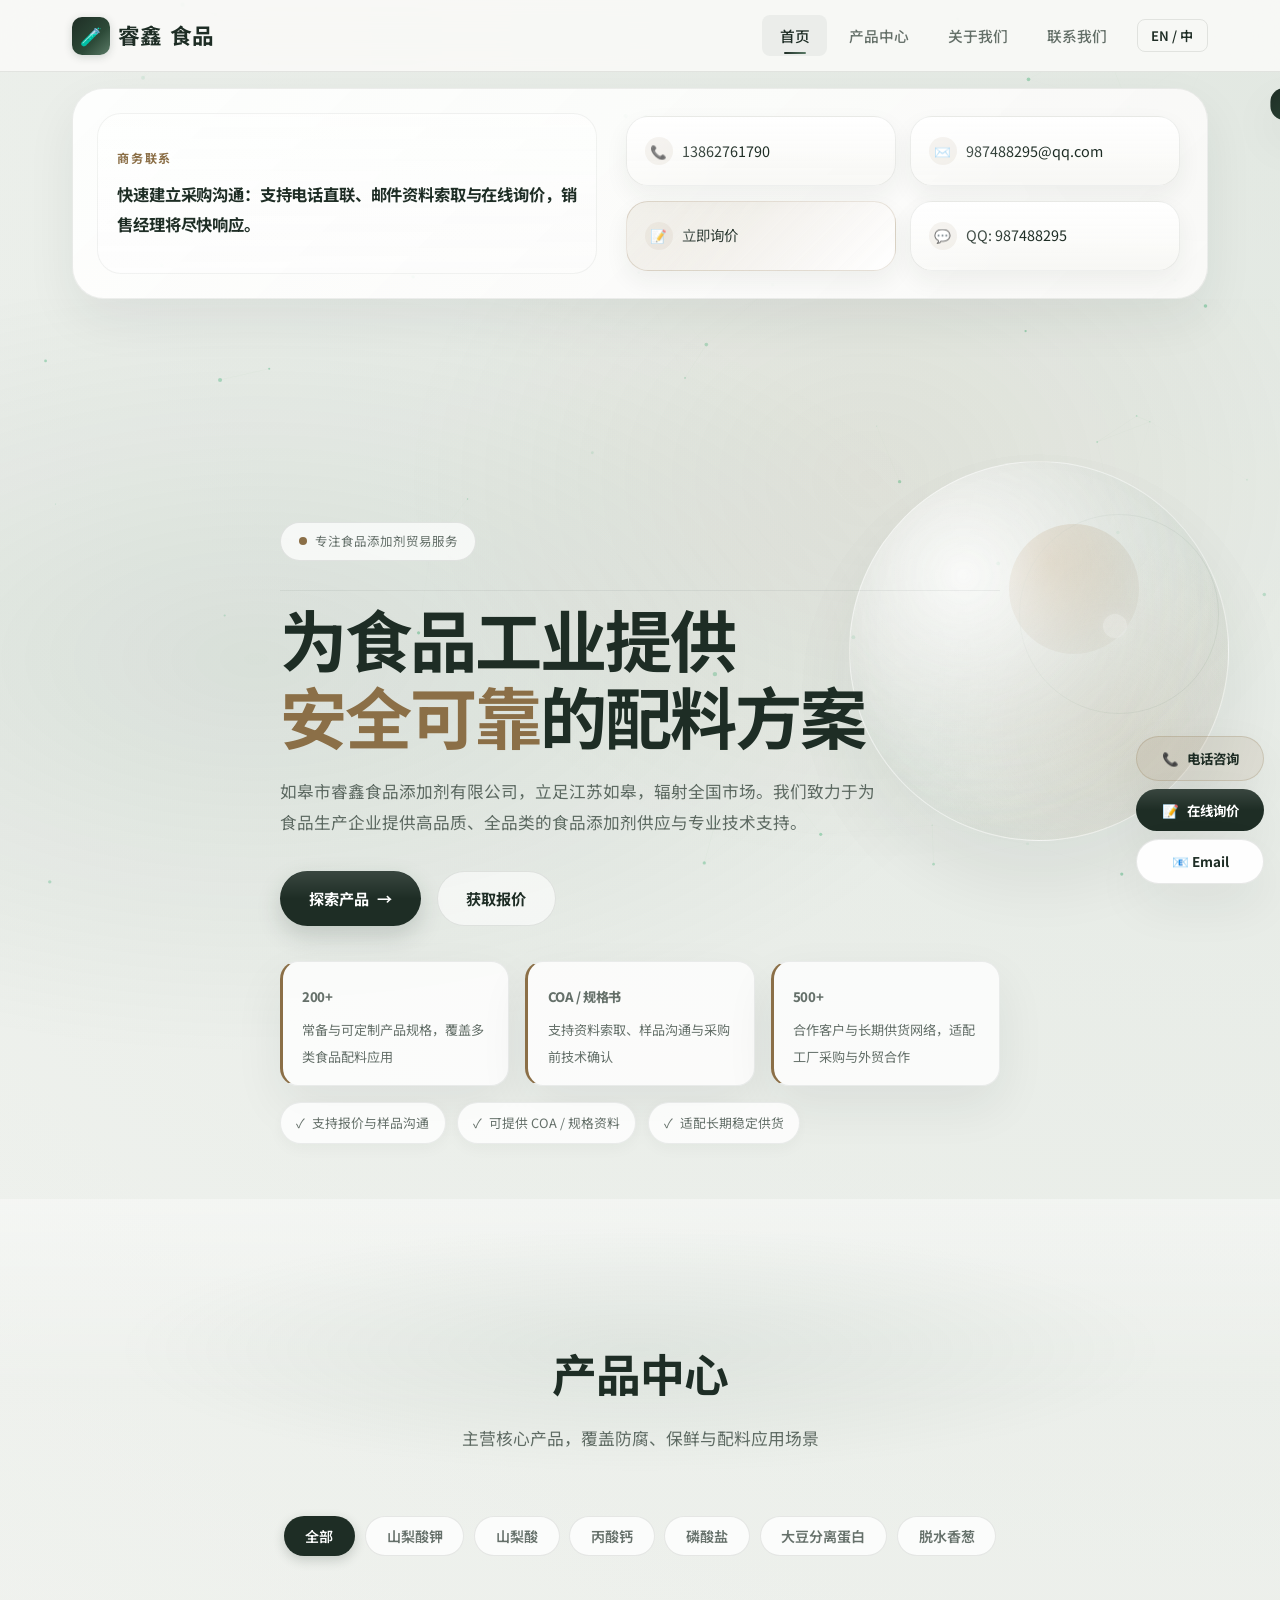
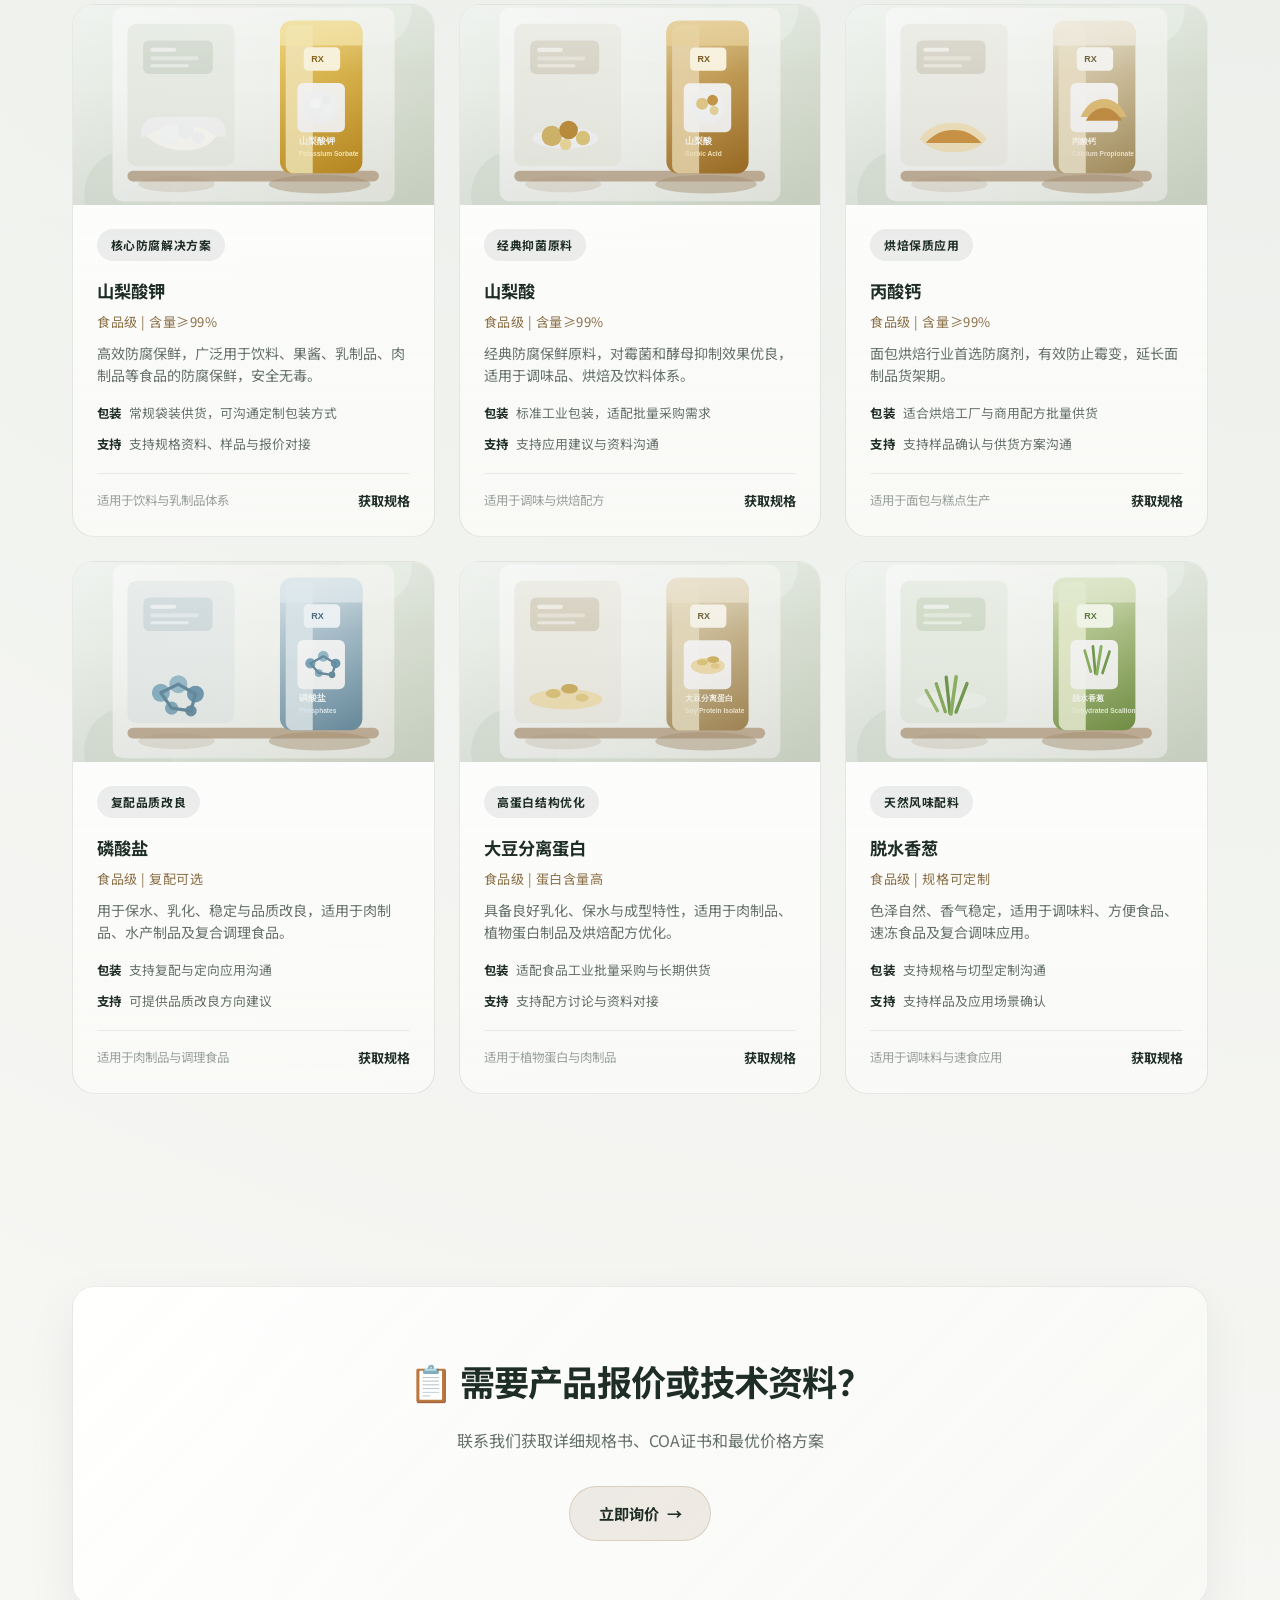
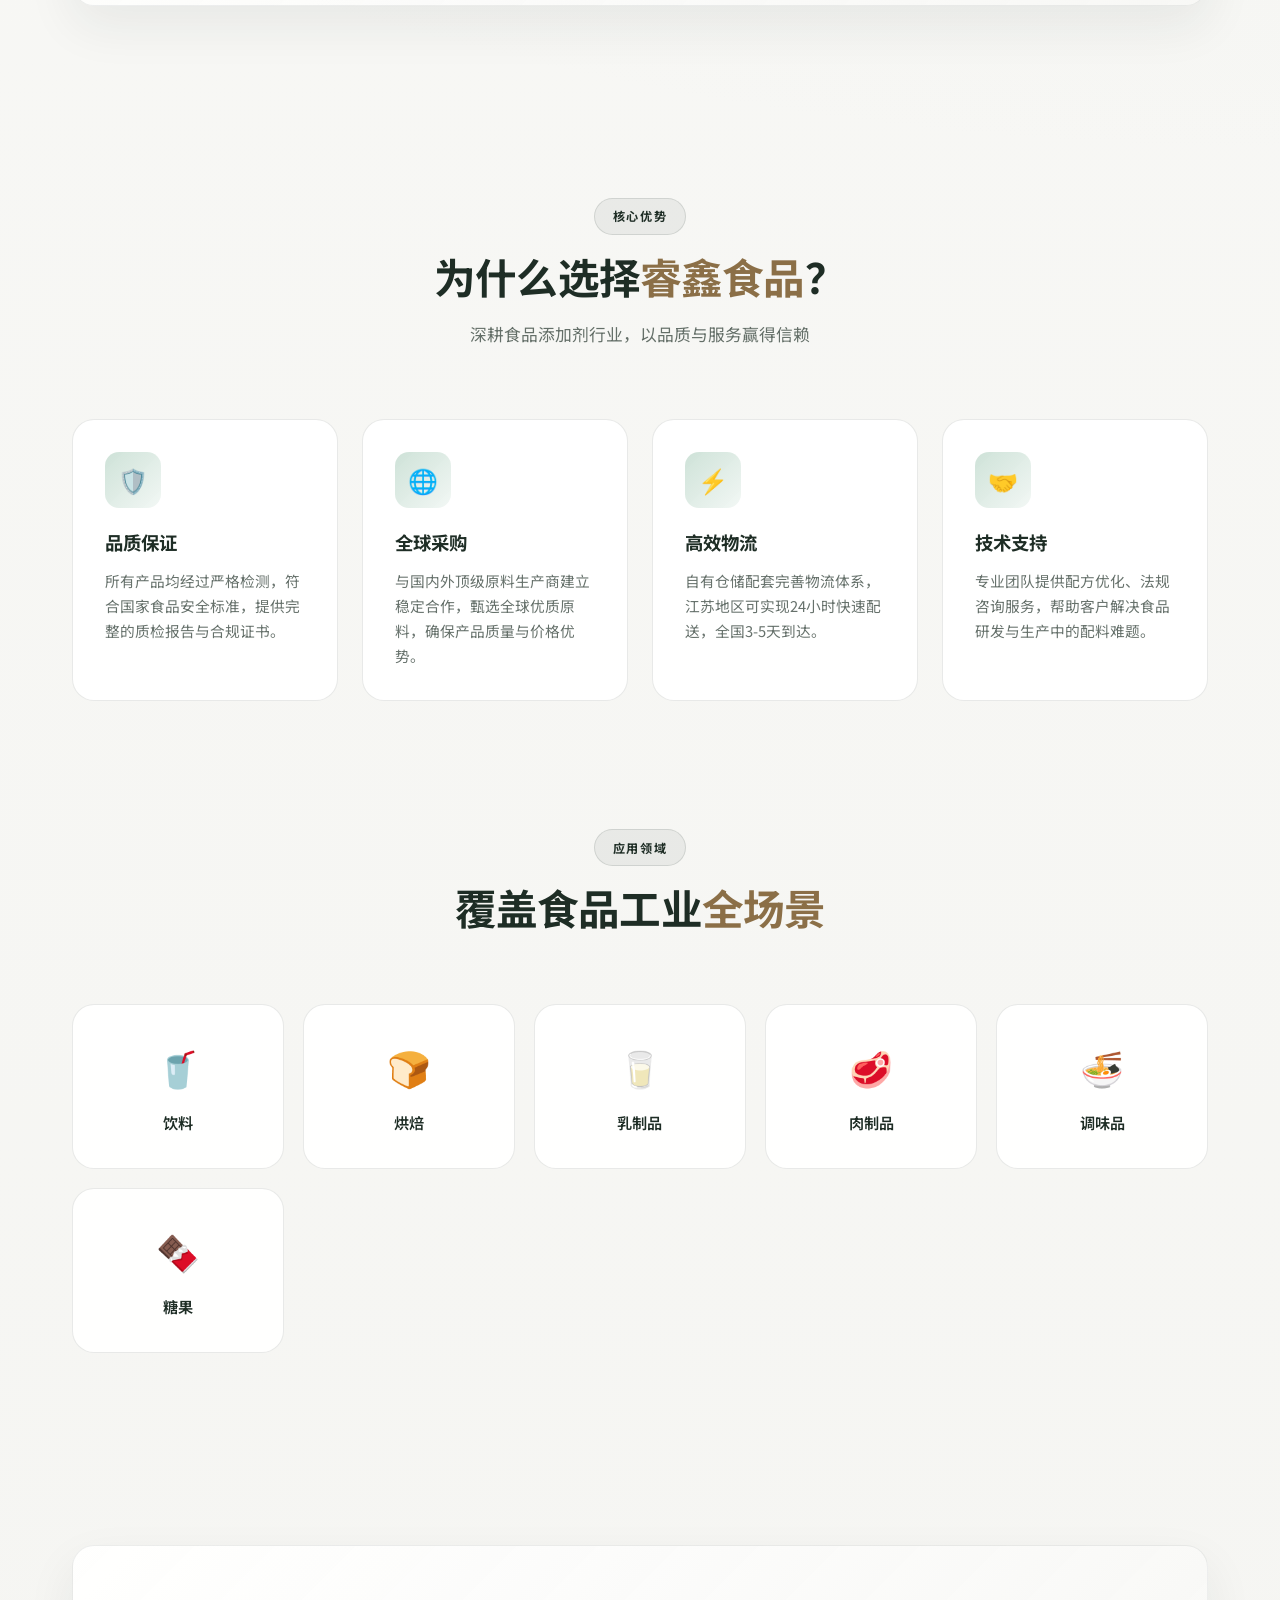
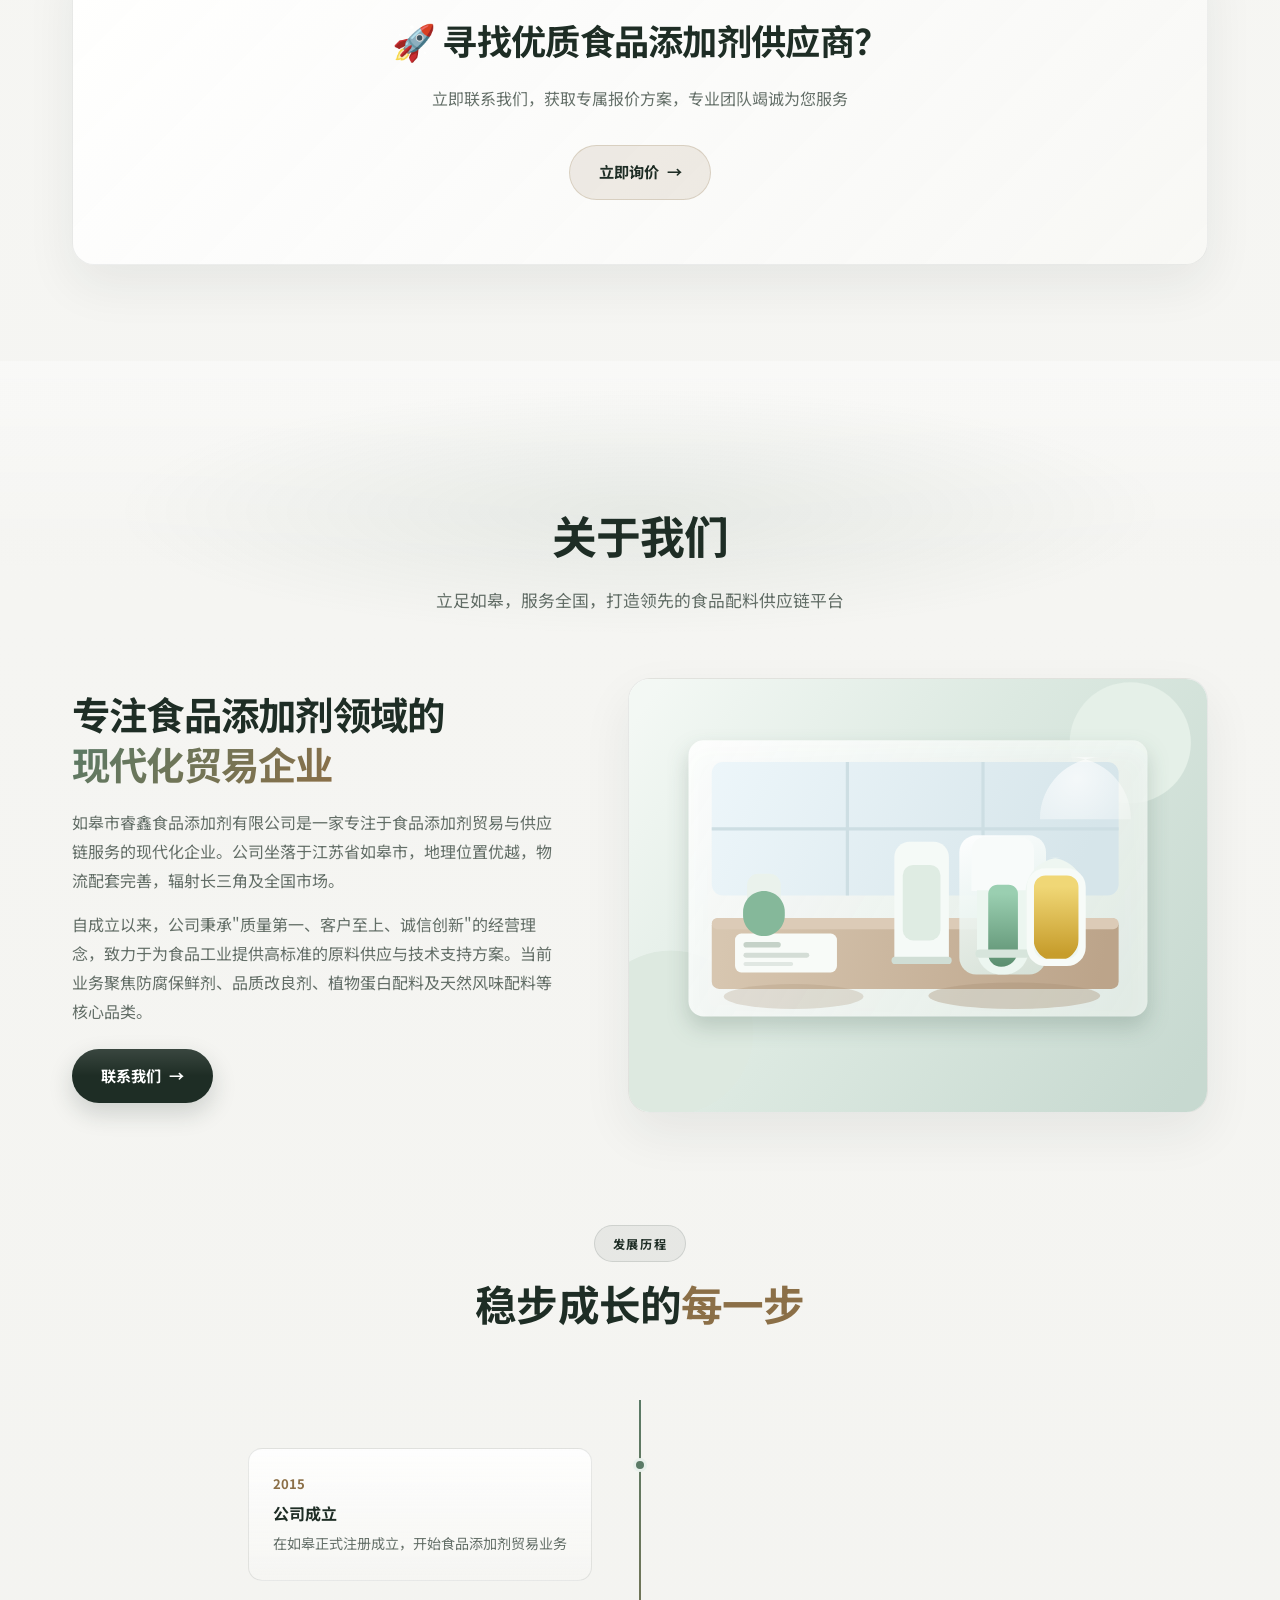
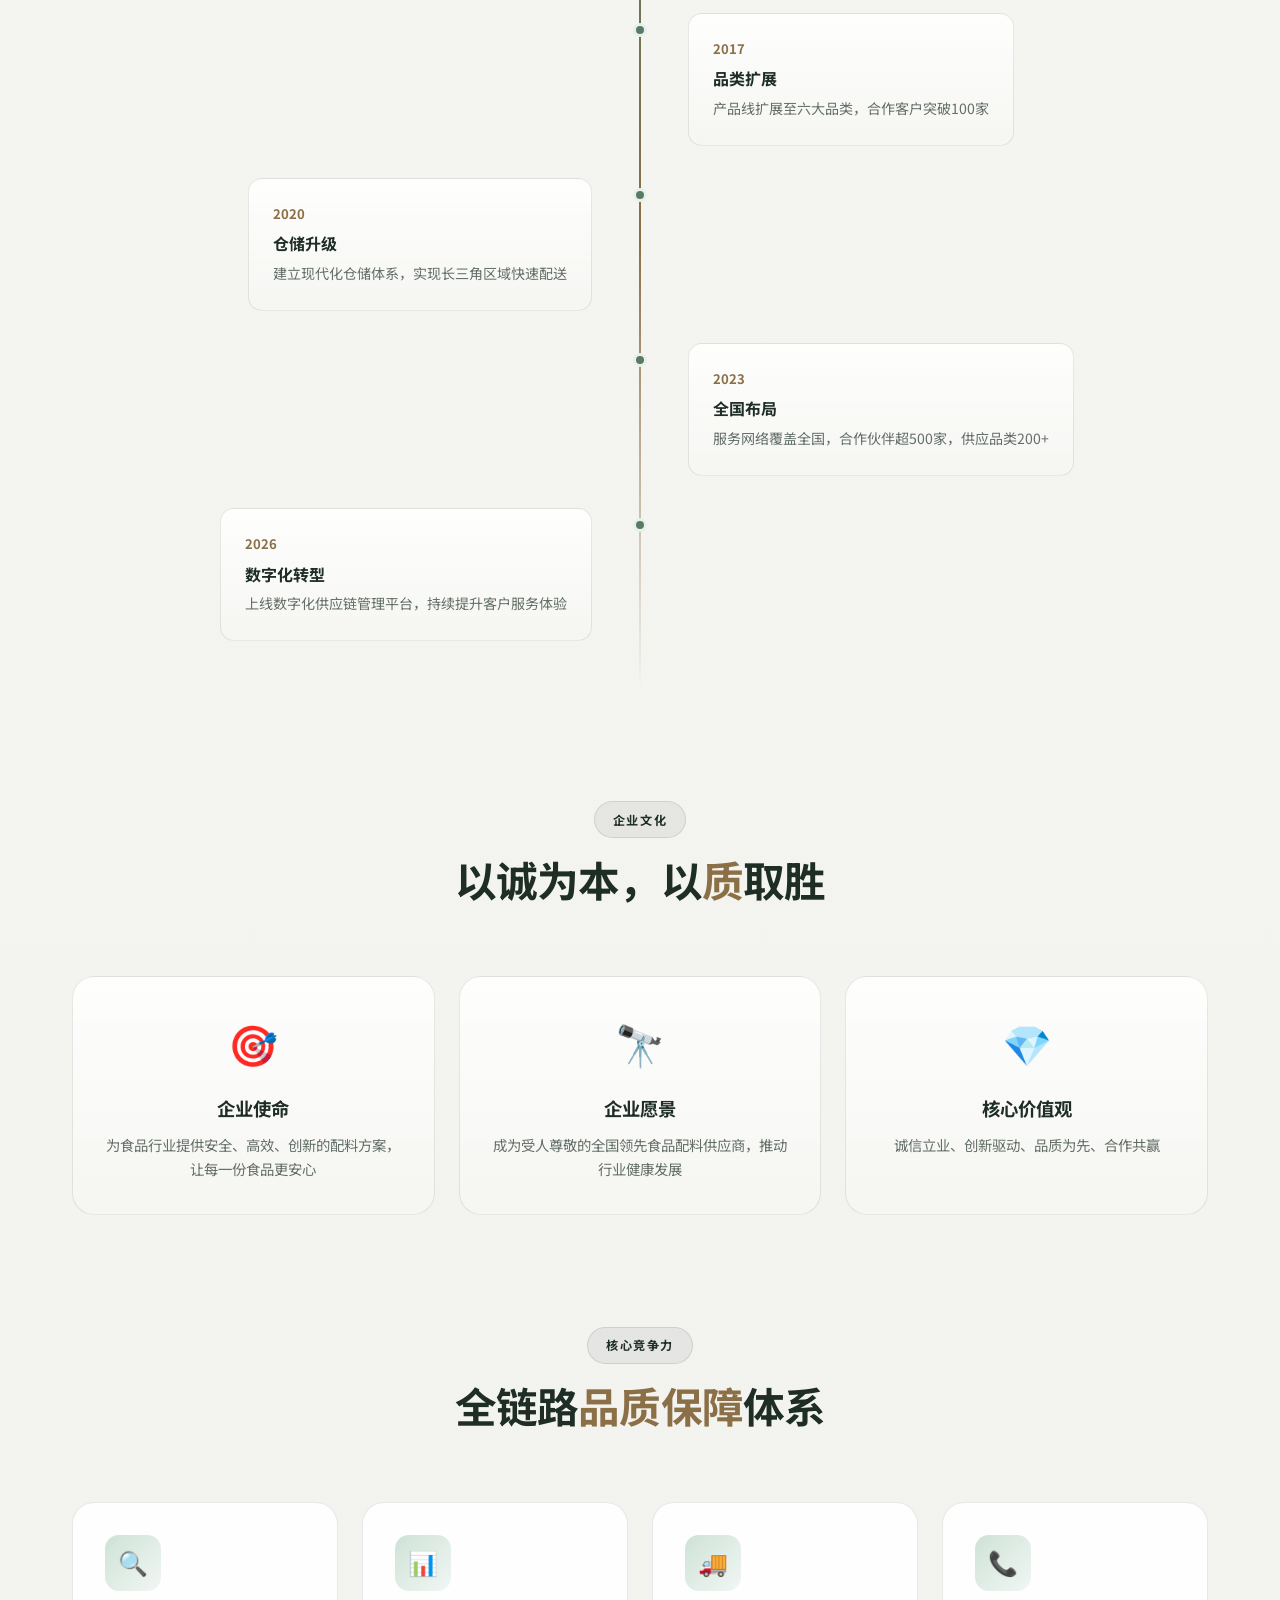
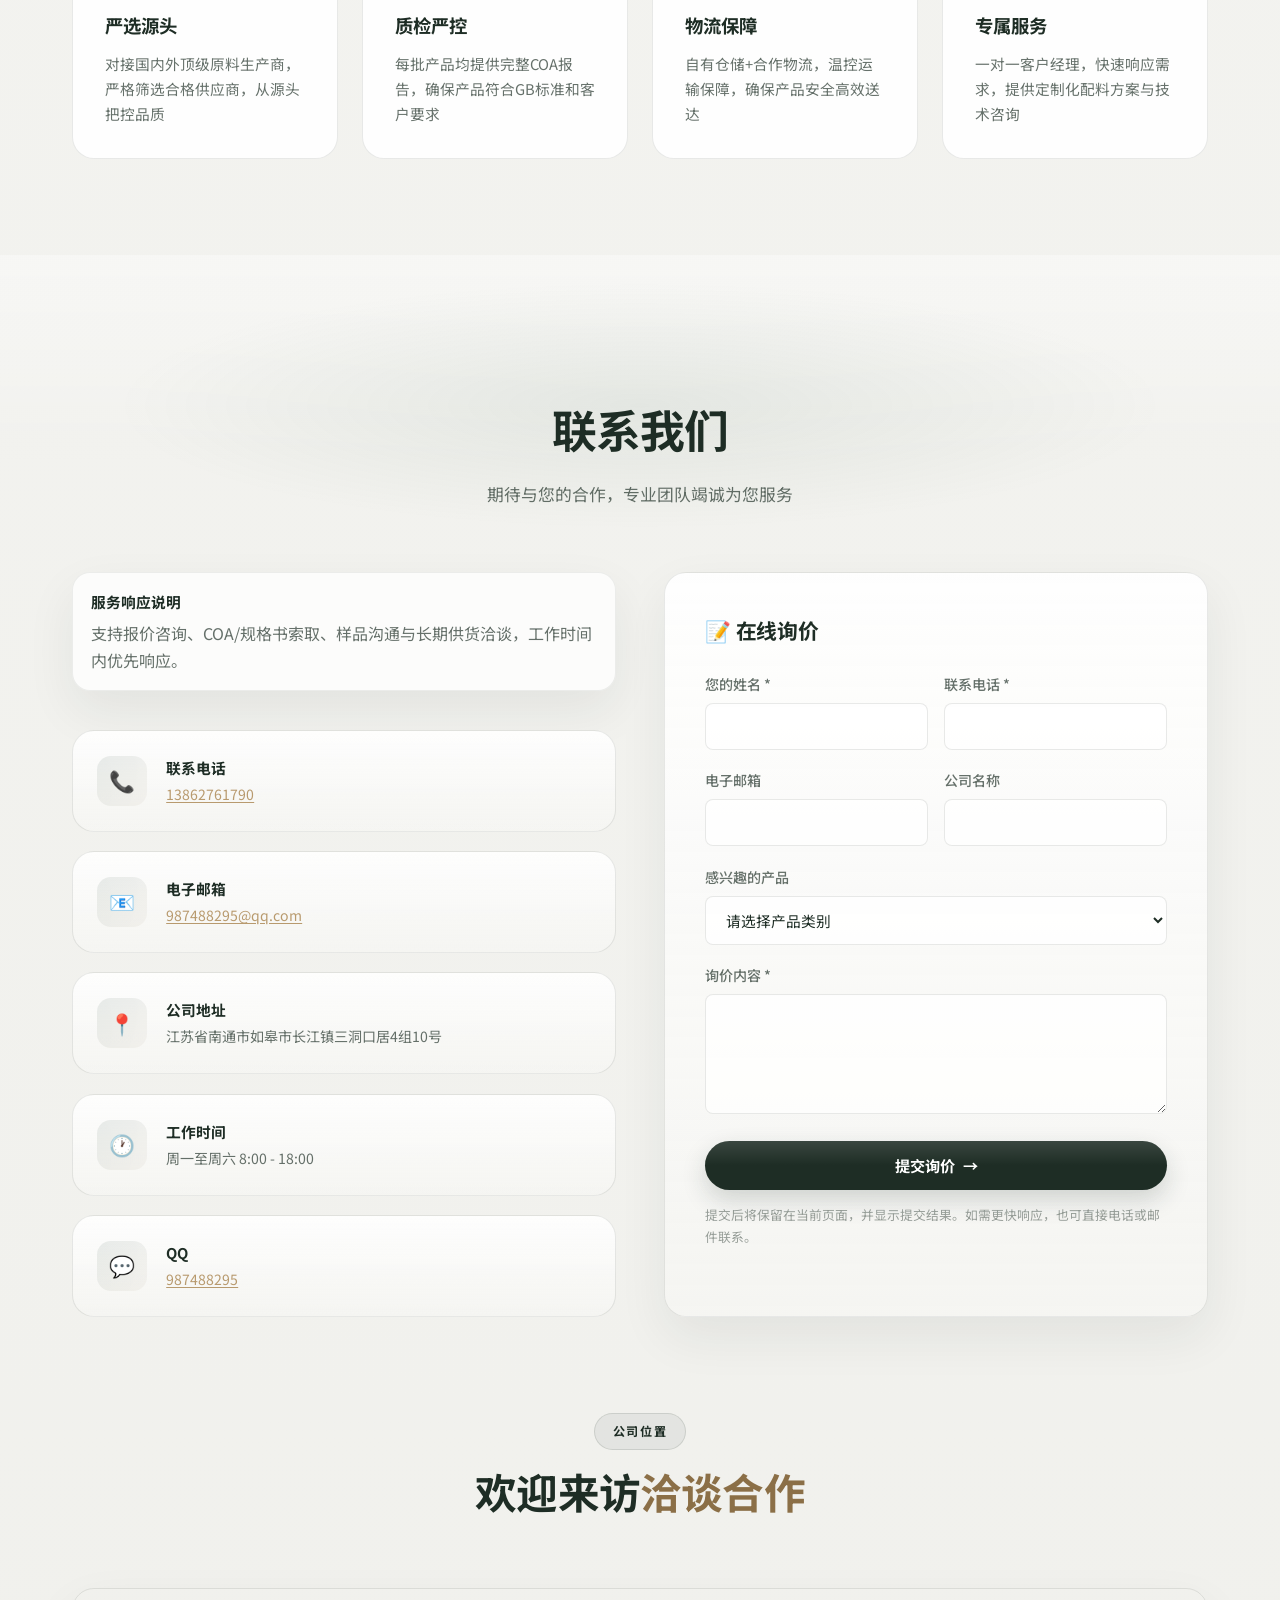
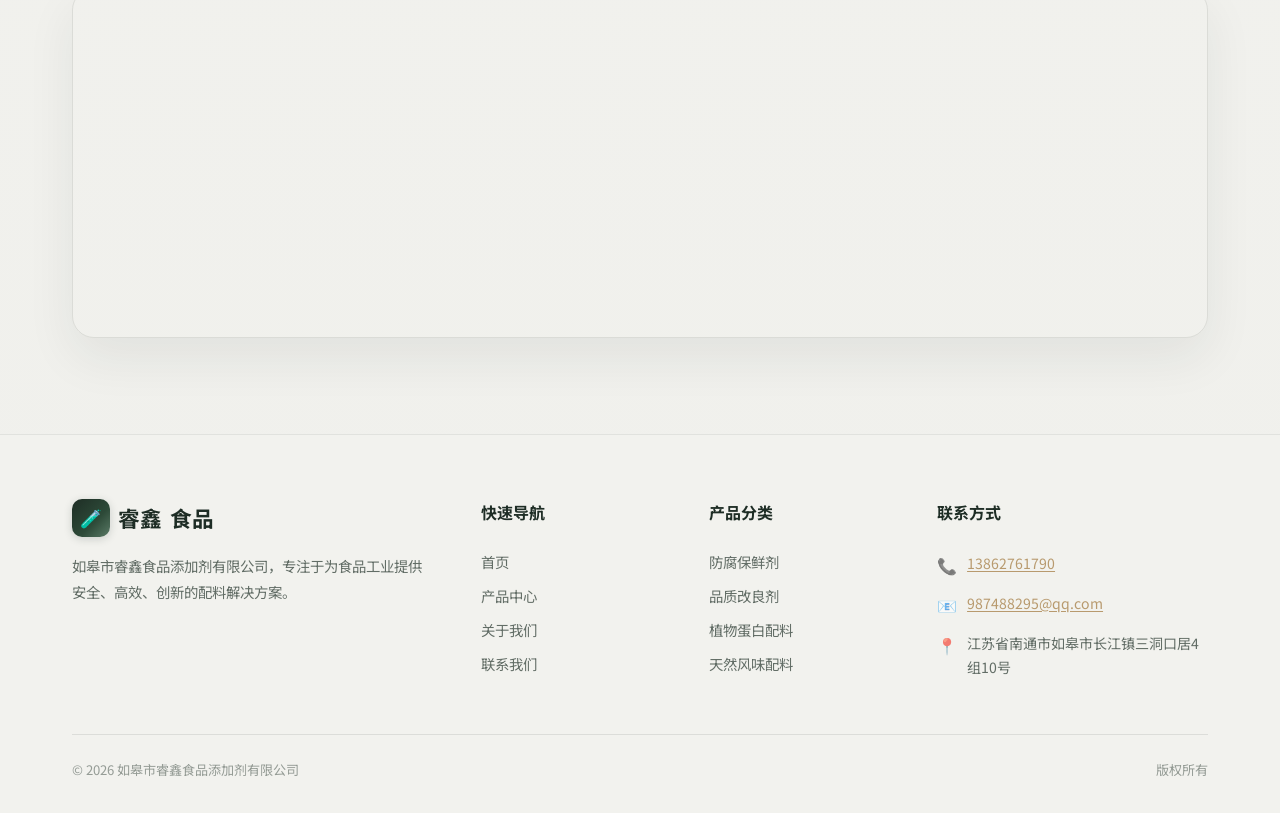
==== index.html @ 1f51b12f "feat: 视觉升级改版 - 优化配色、Hero首屏、产品卡片与数据展示区" ====
<!DOCTYPE html>
<html lang="zh-CN">

<head>
    <meta charset="UTF-8">
    <meta name="viewport" content="width=device-width, initial-scale=1.0">
    <title>如皋市睿鑫食品添加剂有限公司 | 专业的防腐保鲜与食品配料供应商</title>
    <meta name="description" content="如皋市睿鑫食品添加剂有限公司，专注食品添加剂贸易与供应链服务，提供防腐保鲜剂、品质改良剂、植物蛋白配料及天然风味配料等专业食品配料方案。">
    <meta name="keywords" content="食品添加剂,防腐保鲜剂,品质改良剂,植物蛋白配料,天然风味配料,磷酸盐,山梨酸钾,大豆分离蛋白,如皋,睿鑫食品">
    <meta property="og:type" content="website">
    <meta property="og:title" content="如皋市睿鑫食品添加剂有限公司 | 专业的防腐保鲜与食品配料供应商">
    <meta property="og:description" content="专注食品添加剂领域，为您提供防腐保鲜剂、品质改良剂、植物蛋白及天然风味配料等安全可靠的食品配料方案。">
    <meta property="og:image" content="images/og-image.svg">
    <style>
        /* ══════════════════════════════════════════════
   睿鑫食品添加剂 - 全局样式
   ══════════════════════════════════════════════ */

        /* ─── Google Font ─── */
        @import url('https://fonts.googleapis.com/css2?family=Noto+Sans+SC:wght@300;400;500;700;900&family=Libre+Baskerville:wght@400;700&display=swap');

        /* ─── CSS Variables ─── */
        :root {
            --primary: #1e2d25;
            --primary-light: #5a7a66;
            --primary-dark: #141e18;
            --accent: #8b6f47;
            --accent-light: #b89a6e;
            --bg-dark: #e8f0eb;
            --bg-card: rgba(255, 255, 255, 0.92);
            --bg-glass: rgba(255, 255, 255, 0.96);
            --border-glass: rgba(30, 45, 37, 0.10);
            --text-primary: #1e2d25;
            --text-secondary: rgba(30, 45, 37, 0.68);
            --text-muted: rgba(30, 45, 37, 0.44);
            --radius: 22px;
            --radius-sm: 14px;
            --radius-xs: 8px;
            --shadow: 0 20px 50px rgba(30, 45, 37, 0.07);
            --shadow-glow: 0 0 36px rgba(90, 122, 102, 0.06);
            --transition: 0.35s cubic-bezier(0.25, 0.46, 0.45, 0.94);
            --font: 'Noto Sans SC', -apple-system, BlinkMacSystemFont, sans-serif;
            --font-display: 'Libre Baskerville', 'Noto Sans SC', serif;
            --bg-section-alt: #e8f0eb;
            --max-width: 1200px;
            --nav-height: 72px;
        }

        /* ─── Reset ─── */
        *,
        *::before,
        *::after {
            box-sizing: border-box;
            margin: 0;
            padding: 0;
        }

        html {
            scroll-behavior: smooth;
            font-size: 16px;
        }

        body {
            font-family: var(--font);
            background:
                radial-gradient(circle at top right, rgba(210, 220, 211, 0.6) 0%, transparent 32%),
                linear-gradient(180deg, #fafaf8 0%, #f5f5f2 52%, #f0f0ec 100%);
            color: var(--text-primary);
            line-height: 1.7;
            overflow-x: hidden;
            -webkit-font-smoothing: antialiased;
        }

        a {
            text-decoration: none;
            color: inherit;
            transition: color var(--transition);
        }

        ul {
            list-style: none;
        }

        img {
            max-width: 100%;
            display: block;
        }

        button {
            cursor: pointer;
            border: none;
            background: none;
            font-family: var(--font);
        }

        /* ─── Background Particles ─── */
        #particles-canvas {
            position: fixed;
            inset: 0;
            z-index: 0;
            pointer-events: none;
        }

        /* ─── Navigation ─── */
        .navbar {
            position: fixed;
            top: 0;
            left: 0;
            right: 0;
            height: var(--nav-height);
            background: rgba(250, 250, 248, 0.88);
            backdrop-filter: blur(22px) saturate(1.2);
            -webkit-backdrop-filter: blur(22px) saturate(1.2);
            border-bottom: 1px solid var(--border-glass);
            z-index: 1000;
            transition: background var(--transition), box-shadow var(--transition);
        }

        .navbar.scrolled {
            background: rgba(250, 250, 248, 0.98);
            box-shadow: 0 1px 0 rgba(30, 45, 37, 0.06), 0 10px 30px rgba(30, 45, 37, 0.06);
        }

        .nav-inner {
            max-width: var(--max-width);
            margin: 0 auto;
            padding: 0 2rem;
            height: 100%;
            display: flex;
            align-items: center;
            justify-content: space-between;
        }

        .nav-logo {
            font-size: 1.35rem;
            font-weight: 700;
            display: flex;
            align-items: center;
            gap: 0.5rem;
        }

        .nav-logo .logo-icon {
            width: 38px;
            height: 38px;
            background: linear-gradient(135deg, #1e2d25 0%, #2d4a38 60%, #5a7a66 100%);
            border-radius: 10px;
            box-shadow: 0 2px 8px rgba(30, 45, 37, 0.18);
            display: flex;
            align-items: center;
            justify-content: center;
            font-size: 1.1rem;
            color: #fff;
        }

        .nav-logo span {
            color: var(--primary);
        }

        .nav-links {
            display: flex;
            gap: 0.25rem;
            align-items: center;
        }

        .nav-links a {
            padding: 0.5rem 1.1rem;
            border-radius: var(--radius-xs);
            font-size: 0.92rem;
            font-weight: 500;
            color: var(--text-secondary);
            transition: all var(--transition);
            position: relative;
        }

        .nav-links a:hover {
            color: var(--text-primary);
            background: rgba(255, 255, 255, 0.6);
        }

        .nav-links a.active {
            color: var(--text-primary);
            background: rgba(30, 45, 37, 0.05);
        }

        .nav-links a.active::after {
            content: '';
            position: absolute;
            bottom: 2px;
            left: 50%;
            transform: translateX(-50%);
            width: 22px;
            height: 2.5px;
            background: linear-gradient(90deg, var(--primary), var(--primary-light));
            border-radius: 2px;
        }

        .lang-btn {
            padding: 0.4rem 0.85rem;
            border: 1px solid var(--border-glass);
            border-radius: var(--radius-xs);
            font-size: 0.82rem;
            color: var(--primary);
            font-weight: 600;
            margin-left: 0.5rem;
            transition: all var(--transition);
        }

        .lang-btn:hover {
            background: rgba(37, 52, 45, 0.06);
            border-color: rgba(37, 52, 45, 0.2);
        }

        .hamburger {
            display: none;
            flex-direction: column;
            gap: 5px;
            width: 28px;
            cursor: pointer;
        }

        .hamburger span {
            display: block;
            height: 2px;
            width: 100%;
            background: var(--text-primary);
            border-radius: 2px;
            transition: all 0.3s;
        }

        .hamburger.active span:nth-child(1) {
            transform: rotate(45deg) translate(5px, 5px);
        }

        .hamburger.active span:nth-child(2) {
            opacity: 0;
        }

        .hamburger.active span:nth-child(3) {
            transform: rotate(-45deg) translate(5px, -5px);
        }

        /* ─── Mobile Nav ─── */
        @media (max-width: 768px) {
            .hamburger {
                display: flex;
            }

            .nav-links {
                position: fixed;
                top: var(--nav-height);
                left: 0;
                right: 0;
                background: rgba(250, 250, 248, 0.98);
                backdrop-filter: blur(20px);
                flex-direction: column;
                padding: 1.5rem 2rem;
                gap: 0.5rem;
                transform: translateY(-120%);
                opacity: 0;
                transition: all 0.4s;
                border-bottom: 1px solid var(--border-glass);
            }

            .nav-links.open {
                transform: translateY(0);
                opacity: 1;
            }

            .nav-links a {
                width: 100%;
                padding: 0.8rem 1rem;
            }
        }

        /* ─── Container ─── */
        .container {
            max-width: var(--max-width);
            margin: 0 auto;
            padding: 0 2rem;
        }

        /* ─── Section ─── */
        .section {
            padding: 6rem 0;
            position: relative;
            z-index: 1;
        }

        .section-header {
            text-align: center;
            margin-bottom: 4.4rem;
        }

        .section-header .badge {
            display: inline-block;
            padding: 0.45rem 1.1rem;
            background: rgba(30, 45, 37, 0.06);
            border: 1px solid rgba(30, 45, 37, 0.12);
            border-radius: 999px;
            font-size: 0.76rem;
            color: var(--primary);
            font-weight: 700;
            letter-spacing: 0.13em;
            text-transform: uppercase;
            margin-bottom: 1rem;
        }

        .section-header h2 {
            font-size: clamp(1.8rem, 4vw, 2.6rem);
            font-weight: 700;
            line-height: 1.24;
            margin-bottom: 1.1rem;
            letter-spacing: -0.02em;
        }

        .section-header h2 em {
            font-style: normal;
            color: var(--accent);
        }

        .section-header p {
            color: var(--text-secondary);
            font-size: 1.05rem;
            max-width: 620px;
            margin: 0 auto;
        }

        /* ─── Hero ─── */
        .hero {
            min-height: 100vh;
            display: flex;
            align-items: center;
            position: relative;
            padding-top: calc(var(--nav-height) + 6rem);
            overflow: hidden;
        }

        .hero::before {
            content: '';
            position: absolute;
            inset: 0;
            background:
                radial-gradient(ellipse at 20% 40%, rgba(90, 122, 102, 0.12) 0%, transparent 52%),
                radial-gradient(ellipse at 68% 20%, rgba(139, 111, 71, 0.08) 0%, transparent 38%);
            z-index: 0;
        }

        .hero::after {
            content: '';
            position: absolute;
            right: 4%;
            top: 18%;
            width: 380px;
            height: 380px;
            border-radius: 50%;
            background:
                radial-gradient(circle at 30% 30%, rgba(255, 255, 255, 0.9), rgba(255, 255, 255, 0.3) 42%, transparent 68%),
                radial-gradient(circle at 70% 70%, rgba(139, 111, 71, 0.12), transparent 50%),
                linear-gradient(135deg, rgba(30, 45, 37, 0.06), rgba(90, 122, 102, 0.1) 50%, rgba(139, 111, 71, 0.06));
            border: 1.5px solid rgba(255, 255, 255, 0.5);
            box-shadow:
                0 40px 80px rgba(30, 45, 37, 0.08),
                inset 0 -20px 40px rgba(90, 122, 102, 0.04);
            opacity: 0.92;
            z-index: 0;
        }

        .hero-orb {
            position: absolute;
            right: 11%;
            top: 25%;
            width: 130px;
            height: 130px;
            border-radius: 50%;
            background: radial-gradient(circle at 30% 30%, rgba(184, 154, 110, 0.88), rgba(139, 111, 71, 0.2) 65%, transparent 100%);
            filter: blur(0.5px);
            opacity: 0.68;
            z-index: 0;
        }

        .hero-orb::before {
            content: '';
            position: absolute;
            right: -80px;
            bottom: -60px;
            width: 200px;
            height: 200px;
            border-radius: 50%;
            border: 1.5px solid rgba(90, 122, 102, 0.15);
            background: transparent;
        }

        .hero-orb::after {
            content: '';
            position: absolute;
            inset: auto 12px 16px auto;
            width: 24px;
            height: 24px;
            border-radius: 50%;
            background: rgba(255, 255, 255, 0.5);
            box-shadow: 0 0 12px rgba(255, 255, 255, 0.3);
        }

        .hero-content {
            position: relative;
            z-index: 1;
            max-width: 720px;
        }

        .hero-badge {
            display: inline-flex;
            align-items: center;
            gap: 0.5rem;
            padding: 0.5rem 1.1rem;
            background: rgba(255, 255, 255, 0.72);
            border: 1px solid rgba(30, 45, 37, 0.1);
            border-radius: 50px;
            font-size: 0.78rem;
            color: var(--text-secondary);
            margin-bottom: 1.8rem;
            letter-spacing: 0.08em;
            text-transform: uppercase;
        }

        .hero-badge + h1 {
            padding-top: 0.5rem;
            border-top: 1px solid rgba(30, 45, 37, 0.06);
        }

        .hero-badge .dot {
            width: 8px;
            height: 8px;
            background: var(--accent);
            border-radius: 50%;
            animation: pulse-dot 2s infinite;
        }

        @keyframes pulse-dot {

            0%,
            100% {
                opacity: 1;
                transform: scale(1);
            }

            50% {
                opacity: 0.5;
                transform: scale(1.4);
            }
        }

        .hero h1 {
            font-size: clamp(2.4rem, 5.8vw, 4.2rem);
            font-weight: 700;
            line-height: 1.15;
            margin-bottom: 1.4rem;
            max-width: 760px;
            letter-spacing: -0.03em;
        }

        .hero h1 .gradient-text {
            color: var(--accent);
        }

        .hero p {
            font-size: 1.04rem;
            color: var(--text-secondary);
            margin-bottom: 2rem;
            max-width: 600px;
            line-height: 1.9;
        }

        .hero-actions {
            display: flex;
            gap: 1rem;
            flex-wrap: wrap;
        }

        .hero-meta {
            margin-top: 2.2rem;
            display: grid;
            grid-template-columns: repeat(3, minmax(0, 1fr));
            gap: 1rem;
            max-width: 760px;
        }

        .hero-stat {
            background: rgba(255, 255, 255, 0.78);
            border: 1px solid rgba(30, 45, 37, 0.08);
            border-left: 3px solid var(--accent);
            border-radius: 18px;
            padding: 1rem 1.2rem;
            box-shadow: var(--shadow);
            transition: all var(--transition);
        }

        .hero-stat:hover {
            background: rgba(255, 255, 255, 0.92);
            transform: translateY(-2px);
        }

        .hero-stat strong {
            display: block;
            font-size: 1.2rem;
            color: var(--primary);
            margin-bottom: 0.25rem;
            letter-spacing: -0.02em;
            font-weight: 800;
        }

        .hero-stat span {
            font-size: 0.82rem;
            color: var(--text-secondary);
        }

        .hero-trust {
            margin-top: 1rem;
            display: flex;
            flex-wrap: wrap;
            gap: 0.7rem;
            max-width: 760px;
        }

        .hero-trust-chip {
            display: inline-flex;
            align-items: center;
            gap: 0.45rem;
            padding: 0.55rem 0.95rem;
            background: rgba(255, 255, 255, 0.78);
            border: 1px solid rgba(30, 45, 37, 0.08);
            border-radius: 999px;
            color: var(--text-secondary);
            font-size: 0.8rem;
            box-shadow: 0 4px 16px rgba(30, 45, 37, 0.04);
        }

        /* ─── Buttons ─── */
        .btn {
            display: inline-flex;
            align-items: center;
            gap: 0.5rem;
            padding: 0.85rem 1.8rem;
            border-radius: 999px;
            font-size: 0.95rem;
            font-weight: 700;
            transition: all var(--transition);
            position: relative;
            overflow: hidden;
        }

        .btn-primary {
            background: var(--primary);
            color: #fff;
            box-shadow: 0 10px 24px rgba(30, 45, 37, 0.18);
        }

        .btn-primary::before {
            content: '';
            position: absolute;
            top: 0;
            left: 0;
            right: 0;
            height: 50%;
            background: linear-gradient(180deg, rgba(255, 255, 255, 0.12), transparent);
            border-radius: 999px 999px 0 0;
            pointer-events: none;
        }

        .btn-primary:hover {
            transform: translateY(-2px);
            box-shadow: 0 14px 32px rgba(30, 45, 37, 0.24);
        }

        .btn-outline {
            background: rgba(255, 255, 255, 0.58);
            color: var(--text-primary);
            border: 1px solid var(--border-glass);
        }

        .btn-outline:hover {
            background: var(--bg-glass);
            border-color: rgba(255, 255, 255, 0.2);
            transform: translateY(-2px);
        }

        .btn-accent {
            background: rgba(139, 111, 71, 0.12);
            color: var(--primary);
            border: 1px solid rgba(139, 111, 71, 0.22);
            font-weight: 700;
            box-shadow: none;
        }

        .btn-accent:hover {
            transform: translateY(-2px);
            box-shadow: 0 12px 24px rgba(139, 111, 71, 0.14);
        }

        /* ─── Contact Conversion ─── */
        .contact-strip {
            position: relative;
            z-index: 2;
            margin-top: calc(var(--nav-height) + 1rem);
            margin-bottom: 0;
        }

        .contact-strip-inner {
            max-width: var(--max-width);
            margin: 0 auto;
            padding: 0 2rem;
        }

        .contact-strip-card {
            background:
                linear-gradient(135deg, rgba(255, 255, 255, 0.9), rgba(250, 250, 248, 0.95)),
                radial-gradient(circle at top right, rgba(139, 111, 71, 0.06), transparent 36%);
            border: 1px solid rgba(37, 52, 45, 0.08);
            border-radius: 32px;
            padding: 1.5rem;
            display: flex;
            align-items: stretch;
            justify-content: space-between;
            gap: 1.6rem;
            box-shadow: var(--shadow);
        }

        .contact-strip-title {
            flex: 1 1 320px;
            display: flex;
            flex-direction: column;
            justify-content: center;
            padding: 1.1rem 1.2rem;
            background: linear-gradient(180deg, rgba(255, 255, 255, 0.55), rgba(255, 255, 255, 0.24));
            border: 1px solid rgba(37, 52, 45, 0.06);
            border-radius: 24px;
            font-size: 1.02rem;
            font-weight: 700;
            color: var(--text-primary);
            line-height: 1.8;
            letter-spacing: -0.01em;
        }

        .contact-strip-title strong {
            display: block;
            font-size: 0.76rem;
            font-weight: 700;
            color: var(--accent);
            letter-spacing: 0.14em;
            text-transform: uppercase;
            margin-bottom: 0.65rem;
        }

        .contact-strip-actions {
            display: grid;
            grid-template-columns: repeat(2, minmax(180px, 1fr));
            gap: 0.9rem;
            min-width: min(100%, 560px);
            padding: 0.2rem;
        }

        .contact-chip {
            display: inline-flex;
            align-items: center;
            justify-content: flex-start;
            gap: 0.55rem;
            min-height: 70px;
            padding: 0.95rem 1.1rem;
            background: linear-gradient(180deg, rgba(255, 255, 255, 0.98), rgba(248, 248, 245, 0.94));
            border: 1px solid rgba(37, 52, 45, 0.08);
            border-radius: 22px;
            font-size: 0.9rem;
            color: var(--text-primary);
            transition: all var(--transition);
            box-shadow: 0 10px 24px rgba(33, 44, 39, 0.06);
            position: relative;
            overflow: hidden;
        }

        .contact-chip.primary-chip {
            background: linear-gradient(135deg, rgba(139, 111, 71, 0.16), rgba(255, 255, 255, 0.98));
            border-color: rgba(139, 111, 71, 0.18);
        }

        .contact-chip::before {
            content: '';
            position: absolute;
            inset: 0;
            background: linear-gradient(120deg, rgba(255, 255, 255, 0.4), transparent 45%);
            pointer-events: none;
        }

        .contact-chip .chip-emoji {
            width: 28px;
            height: 28px;
            display: inline-flex;
            align-items: center;
            justify-content: center;
            border-radius: 50%;
            background: rgba(139, 111, 71, 0.1);
            font-size: 0.84rem;
            flex-shrink: 0;
        }

        .contact-chip:hover {
            border-color: rgba(30, 45, 37, 0.16);
            transform: translateY(-2px);
            box-shadow: 0 14px 28px rgba(30, 45, 37, 0.07);
        }

        .contact-float {
            position: fixed;
            right: 1rem;
            bottom: 1rem;
            z-index: 1200;
            display: flex;
            flex-direction: column;
            gap: 0.5rem;
        }

        .contact-float a {
            min-width: 128px;
            justify-content: center;
            font-size: 0.84rem;
            padding: 0.62rem 0.9rem;
            border-radius: 999px;
            box-shadow: var(--shadow);
        }

        .contact-float .btn-outline {
            background: rgba(255, 255, 255, 0.95);
        }

        .contact-link {
            color: var(--accent-light);
            text-decoration: underline;
            text-underline-offset: 2px;
        }

        .contact-link:hover {
            color: var(--primary-dark);
        }

        /* ─── Cards ─── */
        .card {
            background: var(--bg-card);
            border: 1px solid var(--border-glass);
            border-radius: var(--radius);
            padding: 2rem;
            transition: all var(--transition);
            position: relative;
            overflow: hidden;
        }

        .card::before {
            content: '';
            position: absolute;
            top: 0;
            left: 0;
            right: 0;
            height: 3px;
            background: linear-gradient(90deg, var(--primary), var(--primary-light), var(--accent));
            opacity: 0;
            transition: opacity var(--transition);
        }

        .card:hover {
            background: rgba(255, 255, 255, 0.98);
            border-color: rgba(30, 45, 37, 0.08);
            transform: translateY(-4px);
            box-shadow: var(--shadow);
        }

        .card:hover::before {
            opacity: 1;
        }

        .card-icon {
            width: 56px;
            height: 56px;
            background: linear-gradient(135deg, rgba(10, 110, 58, 0.2), rgba(10, 110, 58, 0.05));
            border-radius: var(--radius-sm);
            display: flex;
            align-items: center;
            justify-content: center;
            font-size: 1.5rem;
            margin-bottom: 1.2rem;
        }

        .card h3 {
            font-size: 1.15rem;
            font-weight: 700;
            margin-bottom: 0.6rem;
        }

        .card p {
            color: var(--text-secondary);
            font-size: 0.92rem;
            line-height: 1.7;
        }

        /* ─── Feature Grid ─── */
        .features-grid {
            display: grid;
            grid-template-columns: repeat(auto-fill, minmax(260px, 1fr));
            gap: 1.5rem;
        }

        /* ─── Product Categories ─── */
        .category-grid {
            display: grid;
            grid-template-columns: repeat(auto-fill, minmax(340px, 1fr));
            gap: 1.5rem;
        }

        .category-card {
            display: flex;
            align-items: center;
            gap: 1.5rem;
            background: var(--bg-card);
            border: 1px solid var(--border-glass);
            border-radius: var(--radius);
            padding: 1.5rem 1.8rem;
            transition: all var(--transition);
            cursor: pointer;
        }

        .category-card:hover {
            background: rgba(255, 255, 255, 0.98);
            transform: translateX(6px);
            border-color: rgba(30, 45, 37, 0.18);
        }

        .category-icon {
            flex-shrink: 0;
            width: 60px;
            height: 60px;
            background: linear-gradient(135deg, rgba(10, 110, 58, 0.15), rgba(212, 168, 67, 0.08));
            border-radius: var(--radius-sm);
            display: flex;
            align-items: center;
            justify-content: center;
            font-size: 1.6rem;
        }

        .category-info h3 {
            font-size: 1.1rem;
            font-weight: 700;
            margin-bottom: 0.3rem;
        }

        .category-info p {
            font-size: 0.85rem;
            color: var(--text-secondary);
        }

        .category-info .tag {
            display: inline-block;
            padding: 0.15rem 0.5rem;
            background: rgba(10, 110, 58, 0.12);
            border-radius: 20px;
            font-size: 0.72rem;
            color: var(--primary-light);
            margin-top: 0.4rem;
            margin-right: 0.3rem;
        }

        /* ─── Stats Section ─── */
        .stats-grid {
            display: grid;
            grid-template-columns: repeat(4, 1fr);
            gap: 2rem;
        }

        .stat-card {
            text-align: center;
            padding: 2.5rem 1.5rem;
            background: rgba(255, 255, 255, 0.94);
            border: 1px solid var(--border-glass);
            border-radius: var(--radius);
            position: relative;
        }

        .stat-card::before {
            content: '';
            position: absolute;
            top: 50%;
            left: 1.2rem;
            transform: translateY(-50%);
            width: 4px;
            height: 32px;
            border-radius: 4px;
            background: linear-gradient(180deg, var(--primary), var(--accent));
        }

        .stat-number {
            font-size: 2.8rem;
            font-weight: 900;
            background: linear-gradient(135deg, #2d4a38, #5a7a66 40%, #8b6f47);
            -webkit-background-clip: text;
            -webkit-text-fill-color: transparent;
            background-clip: text;
            line-height: 1.2;
        }

        .stat-label {
            font-size: 0.9rem;
            color: var(--text-secondary);
            margin-top: 0.4rem;
        }

        /* ─── Application Areas ─── */
        .app-grid {
            display: grid;
            grid-template-columns: repeat(auto-fill, minmax(180px, 1fr));
            gap: 1.2rem;
        }

        .app-item {
            text-align: center;
            padding: 2rem 1rem;
            background: var(--bg-card);
            border: 1px solid var(--border-glass);
            border-radius: var(--radius);
            transition: all var(--transition);
        }

        .app-item:hover {
            background: var(--bg-glass);
            transform: translateY(-4px);
            border-color: rgba(212, 168, 67, 0.3);
        }

        .app-item .app-icon {
            font-size: 2.2rem;
            margin-bottom: 0.8rem;
        }

        .app-item h4 {
            font-size: 0.95rem;
            font-weight: 600;
        }

        /* ─── CTA Section ─── */
        .cta-section {
            background: linear-gradient(135deg, rgba(255, 255, 255, 0.92), rgba(248, 248, 245, 0.85));
            border: 1px solid rgba(30, 45, 37, 0.08);
            border-radius: var(--radius);
            padding: 4rem 3rem;
            text-align: center;
            box-shadow: var(--shadow);
        }

        .cta-section h2 {
            font-size: clamp(1.6rem, 3.5vw, 2.2rem);
            font-weight: 700;
            margin-bottom: 1rem;
            letter-spacing: -0.02em;
        }

        .cta-section p {
            color: var(--text-secondary);
            max-width: 500px;
            margin: 0 auto 2rem;
        }

        /* ─── Footer ─── */
        .footer {
            background: #f2f2ee;
            border-top: 1px solid rgba(30, 45, 37, 0.08);
            padding: 4rem 0 2rem;
            position: relative;
            z-index: 1;
        }

        .footer-grid {
            display: grid;
            grid-template-columns: 2fr 1fr 1fr 1.5fr;
            gap: 3rem;
            margin-bottom: 3rem;
        }

        .footer-brand p {
            color: var(--text-secondary);
            font-size: 0.9rem;
            margin-top: 1rem;
            line-height: 1.8;
        }

        .footer h4 {
            font-size: 1rem;
            font-weight: 700;
            margin-bottom: 1.2rem;
            color: var(--text-primary);
        }

        .footer-links a {
            display: block;
            padding: 0.3rem 0;
            color: var(--text-secondary);
            font-size: 0.9rem;
            transition: all var(--transition);
        }

        .footer-links a:hover {
            color: var(--primary);
            transform: translateX(4px);
        }

        .footer-contact li {
            display: flex;
            align-items: flex-start;
            gap: 0.6rem;
            padding: 0.4rem 0;
            color: var(--text-secondary);
            font-size: 0.88rem;
        }

        .footer-contact li .icon {
            flex-shrink: 0;
            font-size: 1rem;
        }

        .footer-bottom {
            border-top: 1px solid var(--border-glass);
            padding-top: 1.5rem;
            display: flex;
            justify-content: space-between;
            align-items: center;
            color: var(--text-muted);
            font-size: 0.82rem;
        }

        /* ─── Scroll Reveal ─── */
        [data-reveal] {
            opacity: 0;
            transform: translateY(35px);
            transition: opacity 0.8s cubic-bezier(0.25, 0.46, 0.45, 0.94),
                transform 0.8s cubic-bezier(0.25, 0.46, 0.45, 0.94);
        }

        [data-reveal].revealed {
            opacity: 1;
            transform: translateY(0);
        }

        [data-reveal="left"] {
            transform: translateX(-35px);
        }

        [data-reveal="left"].revealed {
            transform: translateX(0);
        }

        [data-reveal="right"] {
            transform: translateX(35px);
        }

        [data-reveal="right"].revealed {
            transform: translateX(0);
        }

        [data-reveal="scale"] {
            transform: scale(0.92);
        }

        [data-reveal="scale"].revealed {
            transform: scale(1);
        }

        /* ─── Product Page ─── */
        .product-filter {
            display: flex;
            flex-wrap: wrap;
            gap: 0.6rem;
            justify-content: center;
            margin-bottom: 3rem;
        }

        .filter-btn {
            padding: 0.55rem 1.3rem;
            border-radius: 50px;
            font-size: 0.88rem;
            font-weight: 600;
            color: var(--text-secondary);
            background: rgba(255, 255, 255, 0.78);
            border: 1px solid var(--border-glass);
            transition: all var(--transition);
        }

        .filter-btn:hover {
            background: rgba(30, 45, 37, 0.06);
            color: var(--text-primary);
            border-color: rgba(30, 45, 37, 0.18);
        }

        .filter-btn.active {
            background: var(--primary);
            color: #fff;
            border-color: transparent;
            box-shadow: 0 4px 12px rgba(30, 45, 37, 0.2);
        }

        .product-grid {
            display: grid;
            grid-template-columns: repeat(auto-fill, minmax(280px, 1fr));
            gap: 1.5rem;
        }

        .product-card {
            background: linear-gradient(180deg, rgba(255, 255, 255, 0.94), rgba(250, 250, 248, 0.82));
            border: 1px solid var(--border-glass);
            border-radius: var(--radius);
            overflow: hidden;
            transition: all var(--transition);
        }

        .product-card:hover {
            transform: translateY(-6px);
            box-shadow: var(--shadow);
            border-color: rgba(30, 45, 37, 0.14);
            border-top: 3px solid var(--primary);
        }

        .product-card-header {
            height: 220px;
            display: flex;
            align-items: center;
            justify-content: center;
            font-size: 3rem;
            position: relative;
            overflow: hidden;
        }

        .product-card-header::after {
            content: '';
            position: absolute;
            bottom: 0;
            left: 0;
            right: 0;
            height: 60%;
            background: linear-gradient(to top, rgba(30, 45, 37, 0.05), transparent);
            pointer-events: none;
            z-index: 1;
        }

        .product-card-header::before {
            content: '';
            position: absolute;
            inset: 0;
            background:
                linear-gradient(180deg, rgba(255, 255, 255, 0.22), transparent 34%),
                linear-gradient(135deg, rgba(111, 134, 120, 0.08), rgba(159, 132, 99, 0.06));
        }

        .product-card-body {
            padding: 1.5rem;
        }

        .product-card-body h3 {
            font-size: 1.08rem;
            font-weight: 700;
            margin-bottom: 0.4rem;
        }

        .product-card-body .spec {
            font-size: 0.82rem;
            color: var(--accent);
            margin-bottom: 0.5rem;
            letter-spacing: 0.04em;
        }

        .product-card-body p {
            font-size: 0.88rem;
            color: var(--text-secondary);
            line-height: 1.6;
        }

        .product-card-body .product-tagline {
            display: inline-flex;
            align-items: center;
            padding: 0.38rem 0.85rem;
            border-radius: 999px;
            background: rgba(30, 45, 37, 0.08);
            color: var(--primary);
            font-size: 0.74rem;
            font-weight: 700;
            letter-spacing: 0.05em;
            margin-bottom: 0.9rem;
        }

        .product-card-footer {
            margin-top: 1.1rem;
            padding-top: 1rem;
            border-top: 1px solid rgba(37, 52, 45, 0.08);
            display: flex;
            align-items: center;
            justify-content: space-between;
            gap: 0.75rem;
        }

        .product-card-footer .pc-note {
            font-size: 0.78rem;
            color: var(--text-muted);
        }

        .product-card-footer a {
            font-size: 0.82rem;
            font-weight: 700;
            color: var(--primary);
        }

        .product-facts {
            margin-top: 0.95rem;
            display: grid;
            gap: 0.55rem;
        }

        .product-fact {
            display: flex;
            align-items: baseline;
            gap: 0.45rem;
            font-size: 0.8rem;
            color: var(--text-secondary);
        }

        .product-fact strong {
            color: var(--primary);
            font-size: 0.78rem;
            letter-spacing: 0.04em;
            white-space: nowrap;
        }

        /* ─── About Page ─── */
        .about-intro {
            display: grid;
            grid-template-columns: 1fr 1.2fr;
            gap: 4.5rem;
            align-items: center;
        }

        .about-intro-text h2 {
            font-size: clamp(1.6rem, 3.5vw, 2.4rem);
            font-weight: 700;
            margin-bottom: 1.2rem;
            line-height: 1.3;
            letter-spacing: -0.02em;
        }

        .about-intro-text p {
            color: var(--text-secondary);
            margin-bottom: 1rem;
            line-height: 1.8;
        }

        .about-image {
            border-radius: var(--radius);
            overflow: hidden;
            aspect-ratio: 4/3;
            background: linear-gradient(180deg, rgba(255, 255, 255, 0.9), rgba(246, 246, 243, 0.76));
            border: 1px solid var(--border-glass);
            box-shadow: var(--shadow);
        }

        .about-image img {
            width: 100%;
            height: 100%;
            object-fit: cover;
        }

        /* Timeline */
        .timeline {
            position: relative;
            padding: 2rem 0;
        }

        .timeline::before {
            content: '';
            position: absolute;
            left: 50%;
            transform: translateX(-50%);
            top: 0;
            bottom: 0;
            width: 2px;
            background: linear-gradient(to bottom, var(--primary-light), var(--accent), transparent);
        }

        .timeline-item {
            display: flex;
            justify-content: flex-end;
            padding: 1rem 0;
            width: 50%;
            position: relative;
        }

        .timeline-item:nth-child(even) {
            align-self: flex-end;
            justify-content: flex-start;
            margin-left: 50%;
            padding-left: 3rem;
        }

        .timeline-item:nth-child(odd) {
            padding-right: 3rem;
        }

        .timeline-item::after {
            content: '';
            position: absolute;
            top: 1.6rem;
            width: 14px;
            height: 14px;
            background: var(--primary-light);
            border: 3px solid var(--bg-dark);
            border-radius: 50%;
        }

        .timeline-item:nth-child(odd)::after {
            right: -7px;
        }

        .timeline-item:nth-child(even)::after {
            left: -7px;
        }

        .timeline-content {
            background: linear-gradient(180deg, rgba(255, 255, 255, 0.88), rgba(246, 246, 243, 0.72));
            border: 1px solid var(--border-glass);
            border-radius: var(--radius-sm);
            padding: 1.5rem;
        }

        .timeline-year {
            font-size: 0.82rem;
            color: var(--accent);
            font-weight: 700;
            margin-bottom: 0.3rem;
        }

        .timeline-content h4 {
            font-size: 1rem;
            margin-bottom: 0.3rem;
        }

        .timeline-content p {
            font-size: 0.88rem;
            color: var(--text-secondary);
        }

        /* Culture Cards */
        .culture-grid {
            display: grid;
            grid-template-columns: repeat(3, 1fr);
            gap: 1.5rem;
        }

        .culture-card {
            background: linear-gradient(180deg, rgba(255, 255, 255, 0.88), rgba(246, 246, 243, 0.72));
            border: 1px solid var(--border-glass);
            border-radius: var(--radius);
            padding: 2rem;
            text-align: center;
            transition: all var(--transition);
        }

        .culture-card:hover {
            background: rgba(255, 255, 255, 0.98);
            transform: translateY(-4px);
            box-shadow: var(--shadow);
            border-color: rgba(30, 45, 37, 0.12);
        }

        .culture-card .culture-icon {
            font-size: 2.5rem;
            margin-bottom: 1rem;
        }

        .culture-card h3 {
            font-size: 1.15rem;
            font-weight: 700;
            margin-bottom: 0.5rem;
        }

        .culture-card p {
            color: var(--text-secondary);
            font-size: 0.9rem;
        }

        /* ─── Contact Page ─── */
        .contact-grid {
            display: grid;
            grid-template-columns: 1fr 1fr;
            gap: 3rem;
        }

        .contact-lead {
            margin-bottom: 1.2rem;
            padding: 1rem 1.1rem;
            background: rgba(255, 255, 255, 0.74);
            border: 1px solid rgba(37, 52, 45, 0.08);
            border-radius: 18px;
            color: var(--text-secondary);
            box-shadow: var(--shadow);
        }

        .contact-lead strong {
            display: block;
            color: var(--primary);
            font-size: 0.92rem;
            margin-bottom: 0.35rem;
        }

        .form-status {
            display: none;
            margin-bottom: 1rem;
            padding: 0.9rem 1rem;
            border-radius: 16px;
            border: 1px solid rgba(37, 52, 45, 0.08);
            font-size: 0.88rem;
            line-height: 1.7;
        }

        .form-status.show {
            display: block;
        }

        .form-status.success {
            background: rgba(111, 134, 120, 0.12);
            color: var(--primary);
        }

        .form-status.error {
            background: rgba(159, 99, 99, 0.1);
            color: #6c3535;
        }

        .form-hint {
            margin-top: 0.9rem;
            font-size: 0.8rem;
            color: var(--text-muted);
        }

        .contact-info-cards {
            display: flex;
            flex-direction: column;
            gap: 1.2rem;
        }

        .contact-info-card {
            display: flex;
            align-items: center;
            gap: 1.2rem;
            background: linear-gradient(180deg, rgba(255, 255, 255, 0.88), rgba(246, 246, 243, 0.72));
            border: 1px solid var(--border-glass);
            border-radius: var(--radius);
            padding: 1.5rem;
            transition: all var(--transition);
        }

        .contact-info-card:hover {
            background: rgba(255, 255, 255, 0.98);
            transform: translateX(6px);
            box-shadow: var(--shadow);
            border-color: rgba(30, 45, 37, 0.12);
        }

        .contact-info-card .ci-icon {
            flex-shrink: 0;
            width: 50px;
            height: 50px;
            background: linear-gradient(135deg, rgba(111, 134, 120, 0.14), rgba(159, 132, 99, 0.06));
            border-radius: var(--radius-sm);
            display: flex;
            align-items: center;
            justify-content: center;
            font-size: 1.3rem;
        }

        .contact-info-card h4 {
            font-size: 0.92rem;
            font-weight: 700;
            margin-bottom: 0.2rem;
        }

        .contact-info-card p {
            font-size: 0.88rem;
            color: var(--text-secondary);
        }

        .contact-form-wrapper {
            background: linear-gradient(180deg, rgba(255, 255, 255, 0.9), rgba(246, 246, 243, 0.76));
            border: 1px solid var(--border-glass);
            border-radius: var(--radius);
            padding: 2.5rem;
            box-shadow: var(--shadow);
        }

        .contact-form-wrapper h3 {
            font-size: 1.3rem;
            font-weight: 700;
            margin-bottom: 1.5rem;
            letter-spacing: -0.01em;
        }

        .form-group {
            margin-bottom: 1.2rem;
        }

        .form-group label {
            display: block;
            font-size: 0.88rem;
            font-weight: 500;
            color: var(--text-secondary);
            margin-bottom: 0.4rem;
        }

        .form-group input,
        .form-group select,
        .form-group textarea {
            width: 100%;
            padding: 0.75rem 1rem;
            background: rgba(255, 255, 255, 0.72);
            border: 1px solid var(--border-glass);
            border-radius: var(--radius-xs);
            color: var(--text-primary);
            font-family: var(--font);
            font-size: 0.92rem;
            transition: all var(--transition);
            outline: none;
        }

        .form-group input:focus,
        .form-group select:focus,
        .form-group textarea:focus {
            border-color: rgba(30, 45, 37, 0.22);
            box-shadow: 0 0 0 3px rgba(30, 45, 37, 0.06);
        }

        .form-group textarea {
            resize: vertical;
            min-height: 120px;
        }

        .form-group select option {
            background: var(--bg-dark);
        }

        .form-row {
            display: grid;
            grid-template-columns: 1fr 1fr;
            gap: 1rem;
        }

        /* ─── Notification Toast ─── */
        .toast {
            position: fixed;
            top: calc(var(--nav-height) + 1rem);
            right: 1.5rem;
            padding: 1rem 1.5rem;
            background: linear-gradient(135deg, #1e2d25, #2d4a38);
            color: #fff;
            border-radius: var(--radius-sm);
            font-weight: 600;
            box-shadow: var(--shadow);
            z-index: 9999;
            transform: translateX(130%);
            transition: transform 0.4s cubic-bezier(0.68, -0.55, 0.27, 1.55);
        }

        .toast.show {
            transform: translateX(0);
        }

        /* ─── Page Hero Banner ─── */
        .page-hero {
            padding: calc(var(--nav-height) + 4rem) 0 3rem;
            text-align: center;
            position: relative;
            z-index: 1;
        }

        .page-hero::before {
            content: '';
            position: absolute;
            inset: 0;
            background:
                radial-gradient(ellipse at center, rgba(90, 122, 102, 0.1) 0%, transparent 58%),
                linear-gradient(180deg, rgba(255, 255, 255, 0.4), transparent 68%);
            z-index: -1;
        }

        .page-hero h1 {
            font-size: clamp(2rem, 4vw, 2.8rem);
            font-weight: 700;
            margin-bottom: 0.8rem;
            letter-spacing: -0.02em;
        }

        .page-hero p {
            color: var(--text-secondary);
            font-size: 1.05rem;
            max-width: 500px;
            margin: 0 auto;
        }

        /* ─── Bilingual Toggle ─── */
        .t-en {
            display: none;
        }

        .lang-en .t-en {
            display: inline;
        }

        .lang-en .t-zh {
            display: none;
        }

        /* ─── Map ─── */
        .map-container {
            margin-top: 3rem;
            border-radius: var(--radius);
            overflow: hidden;
            border: 1px solid var(--border-glass);
            box-shadow: var(--shadow);
            height: 350px;
        }

        .map-container iframe {
            width: 100%;
            height: 100%;
            border: 0;
            filter: none;
        }

        /* ─── Stats Section Alt Background ─── */
        #home .section:has(.stats-grid) {
            background: var(--bg-section-alt);
            margin: 0 -9999px;
            padding: 6rem 9999px;
        }

        /* ─── Responsive ─── */
        @media (max-width: 1024px) {
            .hero::after {
                display: none;
            }

            .stats-grid {
                grid-template-columns: repeat(2, 1fr);
            }

            .footer-grid {
                grid-template-columns: repeat(2, 1fr);
            }

            .about-intro {
                grid-template-columns: 1fr;
            }

            .about-image {
                max-height: 320px;
            }

            .contact-grid {
                grid-template-columns: 1fr;
            }

            .timeline::before {
                left: 0;
            }

            .timeline-item {
                width: 100%;
                padding-left: 2.5rem;
                padding-right: 0;
                justify-content: flex-start;
            }

            .timeline-item:nth-child(even) {
                margin-left: 0;
                padding-left: 2.5rem;
            }

            .timeline-item::after {
                left: -7px !important;
                right: auto !important;
            }
        }

        @media (max-width: 768px) {
            .section {
                padding: 4rem 0;
            }

            .section-header {
                margin-bottom: 2.5rem;
            }

            .features-grid,
            .category-grid {
                grid-template-columns: 1fr;
            }

            .stats-grid {
                grid-template-columns: 1fr 1fr;
                gap: 1rem;
            }

            .culture-grid {
                grid-template-columns: 1fr;
            }

            .footer-grid {
                grid-template-columns: 1fr;
                gap: 2rem;
            }

            .footer-bottom {
                flex-direction: column;
                gap: 0.5rem;
            }

            .hero h1 {
                font-size: clamp(1.8rem, 5vw, 2.8rem);
            }

            .form-row {
                grid-template-columns: 1fr;
            }

            .contact-strip {
                margin-top: calc(var(--nav-height) + 0.7rem);
                margin-bottom: -1.2rem;
            }

            .contact-strip-inner {
                padding: 0 1.2rem;
            }

            .contact-strip-card {
                flex-direction: column;
                align-items: flex-start;
            }

            .contact-strip-actions {
                grid-template-columns: 1fr;
                width: 100%;
                min-width: 0;
            }

            .contact-float {
                right: 0.7rem;
                bottom: 0.7rem;
            }

            .contact-float a {
                min-width: 108px;
                font-size: 0.8rem;
                padding: 0.55rem 0.8rem;
            }
        }

        @media (max-width: 480px) {
            .container {
                padding: 0 1.2rem;
            }

            .stats-grid {
                grid-template-columns: 1fr;
            }

            .app-grid {
                grid-template-columns: repeat(2, 1fr);
            }
        }
    </style>
</head>

<body>

    <!-- Particles Background -->
    <canvas id="particles-canvas"></canvas>

    <!-- Navigation -->
    <nav class="navbar" id="navbar">
        <div class="nav-inner">
            <a href="#home" class="nav-logo">
                <div class="logo-icon">🧪</div>
                <span class="t-zh">睿鑫</span><span class="t-en">Ruixin</span><span class="t-zh">食品</span><span
                    class="t-en"> Food</span>
            </a>
            <div class="nav-links" id="navLinks">
                <a href="#home" class="active"><span class="t-zh">首页</span><span class="t-en">Home</span></a>
                <a href="#products"><span class="t-zh">产品中心</span><span class="t-en">Products</span></a>
                <a href="#about"><span class="t-zh">关于我们</span><span class="t-en">About Us</span></a>
                <a href="#contact"><span class="t-zh">联系我们</span><span class="t-en">Contact</span></a>
                <button class="lang-btn" id="langBtn" onclick="toggleLang()">EN / 中</button>
            </div>
            <div class="hamburger" id="hamburger" onclick="toggleMenu()">
                <span></span><span></span><span></span>
            </div>
        </div>
    </nav>

    <section class="contact-strip">
        <div class="contact-strip-inner">
            <div class="contact-strip-card" data-reveal>
                <p class="contact-strip-title">
                    <strong><span class="t-zh">商务联系</span><span class="t-en">Business Contact</span></strong>
                    <span class="t-zh">快速建立采购沟通：支持电话直联、邮件资料索取与在线询价，销售经理将尽快响应。</span>
                    <span class="t-en">Start your sourcing conversation quickly with direct call, email document request, or online inquiry. Our sales team will respond promptly.</span>
                </p>
                <div class="contact-strip-actions">
                    <a class="contact-chip" href="tel:13862761790"><span class="chip-emoji">📞</span>13862761790</a>
                    <a class="contact-chip" href="mailto:987488295@qq.com"><span class="chip-emoji">✉️</span>987488295@qq.com</a>
                    <a class="contact-chip primary-chip" href="#contact"><span class="chip-emoji">📝</span><span class="t-zh">立即询价</span><span class="t-en">Quick
                            Inquiry</span></a>
                    <a class="contact-chip" href="tencent://message/?uin=987488295&Site=Ruixin&Menu=yes"><span class="chip-emoji">💬</span>QQ:
                        987488295</a>
                </div>
            </div>
        </div>
    </section>


    <main id="home">

        <section class="hero">
            <div class="hero-orb" aria-hidden="true"></div>
            <div class="container">
                <div class="hero-content" data-reveal>
                    <div class="hero-badge">
                        <span class="dot"></span>
                        <span class="t-zh">专注食品添加剂贸易服务</span>
                        <span class="t-en">Professional Food Additive Trading</span>
                    </div>
                    <h1>
                        <span class="t-zh">为食品工业提供<br><span class="gradient-text">安全可靠</span>的配料方案</span>
                        <span class="t-en">Providing <span class="gradient-text">Safe & Reliable</span><br>Ingredient
                            Solutions</span>
                    </h1>
                    <p>
                        <span class="t-zh">如皋市睿鑫食品添加剂有限公司，立足江苏如皋，辐射全国市场。我们致力于为食品生产企业提供高品质、全品类的食品添加剂供应与专业技术支持。</span>
                        <span class="t-en">Rugao Ruixin Food Additives Co., Ltd. is based in Rugao, Jiangsu, serving the
                            national market with high-quality food additive supply and professional technical
                            support.</span>
                    </p>
                    <div class="hero-actions">
                        <a href="#products" id="btn-hero-explore" class="btn btn-primary">
                            <span class="t-zh">探索产品</span><span class="t-en">Explore Products</span> →
                        </a>
                        <a href="#contact" id="btn-hero-quote" class="btn btn-outline">
                            <span class="t-zh">获取报价</span><span class="t-en">Get Quote</span>
                        </a>
                    </div>
                    <div class="hero-meta">
                        <div class="hero-stat">
                            <strong><span class="t-zh">200+</span><span class="t-en">200+</span></strong>
                            <span><span class="t-zh">常备与可定制产品规格，覆盖多类食品配料应用</span><span class="t-en">Available and customizable specs across multiple ingredient applications</span></span>
                        </div>
                        <div class="hero-stat">
                            <strong><span class="t-zh">COA / 规格书</span><span class="t-en">COA / Specs</span></strong>
                            <span><span class="t-zh">支持资料索取、样品沟通与采购前技术确认</span><span class="t-en">Support for documentation, samples, and technical confirmation</span></span>
                        </div>
                        <div class="hero-stat">
                            <strong><span class="t-zh">500+</span><span class="t-en">500+</span></strong>
                            <span><span class="t-zh">合作客户与长期供货网络，适配工厂采购与外贸合作</span><span class="t-en">500+ partner clients and a stable supply network for factory sourcing and export cooperation</span></span>
                        </div>
                    </div>
                    <div class="hero-trust">
                        <div class="hero-trust-chip"><span>✓</span><span class="t-zh">支持报价与样品沟通</span><span class="t-en">Quote and sample support</span></div>
                        <div class="hero-trust-chip"><span>✓</span><span class="t-zh">可提供 COA / 规格资料</span><span class="t-en">COA and specification documents</span></div>
                        <div class="hero-trust-chip"><span>✓</span><span class="t-zh">适配长期稳定供货</span><span class="t-en">Built for stable long-term supply</span></div>
                    </div>
                </div>
            </div>
        </section>

        <section id="products">

            <section class="page-hero">
                <div class="container">
                    <h1 data-reveal>
                        <span class="t-zh">产品中心</span>
                        <span class="t-en">Product Center</span>
                    </h1>
                    <p data-reveal>
                        <span class="t-zh">主营核心产品，覆盖防腐、保鲜与配料应用场景</span>
                        <span class="t-en">Core products covering preservation, freshness retention, and ingredient application scenarios</span>
                    </p>
                </div>
            </section>

            <!-- Product Filter & Grid -->
            <section class="section" style="padding-top: 1rem;">
                <div class="container">
                    <div class="product-filter" data-reveal>
                        <button class="filter-btn active" data-filter="all"><span class="t-zh">全部</span><span
                                class="t-en">All</span></button>
                        <button class="filter-btn" data-filter="potassium-sorbate"><span class="t-zh">山梨酸钾</span><span
                                class="t-en">Potassium Sorbate</span></button>
                        <button class="filter-btn" data-filter="sorbic-acid"><span class="t-zh">山梨酸</span><span
                                class="t-en">Sorbic Acid</span></button>
                        <button class="filter-btn" data-filter="calcium-propionate"><span class="t-zh">丙酸钙</span><span
                                class="t-en">Calcium Propionate</span></button>
                        <button class="filter-btn" data-filter="phosphate"><span class="t-zh">磷酸盐</span><span
                                class="t-en">Phosphates</span></button>
                        <button class="filter-btn" data-filter="soy-protein"><span class="t-zh">大豆分离蛋白</span><span
                                class="t-en">Soy Protein Isolate</span></button>
                        <button class="filter-btn" data-filter="dehydrated-scallion"><span class="t-zh">脱水香葱</span><span
                                class="t-en">Dehydrated Scallion</span></button>
                    </div>

                    <div class="product-grid" id="productGrid">
                        <div class="product-card" data-category="potassium-sorbate" data-reveal>
                            <div class="product-card-header" style="height: 200px; padding: 0;">
                                <img src="images/prod_potassium_sorbate.svg" alt="防腐剂"
                                    style="width: 100%; height: 100%; object-fit: cover;">
                            </div>
                            <div class="product-card-body">
                                <div class="product-tagline"><span class="t-zh">核心防腐解决方案</span><span class="t-en">Core Preservation Solution</span></div>
                                <h3><span class="t-zh">山梨酸钾</span><span class="t-en">Potassium Sorbate</span></h3>
                                <div class="spec"><span class="t-zh">食品级 | 含量≥99%</span><span class="t-en">Food Grade |
                                        Purity
                                        ≥99%</span></div>
                                <p><span class="t-zh">高效防腐保鲜，广泛用于饮料、果酱、乳制品、肉制品等食品的防腐保鲜，安全无毒。</span><span
                                        class="t-en">Efficient
                                        preservative widely used in beverages, jams, dairy and meat products. Safe and
                                        non-toxic.</span></p>
                                <div class="product-facts">
                                    <div class="product-fact"><strong><span class="t-zh">包装</span><span class="t-en">Pack</span></strong><span class="t-zh">常规袋装供货，可沟通定制包装方式</span><span class="t-en">Standard bagged supply with packaging options on request</span></div>
                                    <div class="product-fact"><strong><span class="t-zh">支持</span><span class="t-en">Support</span></strong><span class="t-zh">支持规格资料、样品与报价对接</span><span class="t-en">Documentation, samples, and quotation support available</span></div>
                                </div>
                                <div class="product-card-footer">
                                    <span class="pc-note"><span class="t-zh">适用于饮料与乳制品体系</span><span class="t-en">For beverage and dairy systems</span></span>
                                    <a href="#contact"><span class="t-zh">获取规格</span><span class="t-en">Get Specs</span></a>
                                </div>
                            </div>
                        </div>
                        <div class="product-card" data-category="sorbic-acid" data-reveal>
                            <div class="product-card-header" style="height: 200px; padding: 0;">
                                <img src="images/prod_sorbic_acid.svg" alt="山梨酸"
                                    style="width: 100%; height: 100%; object-fit: cover;">
                            </div>
                            <div class="product-card-body">
                                <div class="product-tagline"><span class="t-zh">经典抑菌原料</span><span class="t-en">Classic Antimicrobial Ingredient</span></div>
                                <h3><span class="t-zh">山梨酸</span><span class="t-en">Sorbic Acid</span></h3>
                                <div class="spec"><span class="t-zh">食品级 | 含量≥99%</span><span class="t-en">Food Grade |
                                        Purity
                                        ≥99%</span></div>
                                <p><span class="t-zh">经典防腐保鲜原料，对霉菌和酵母抑制效果优良，适用于调味品、烘焙及饮料体系。</span><span
                                        class="t-en">Classic
                                        preservative with excellent inhibition on mold and yeast for seasoning, bakery
                                        and
                                        beverage systems.</span></p>
                                <div class="product-facts">
                                    <div class="product-fact"><strong><span class="t-zh">包装</span><span class="t-en">Pack</span></strong><span class="t-zh">标准工业包装，适配批量采购需求</span><span class="t-en">Industrial standard packing for bulk sourcing</span></div>
                                    <div class="product-fact"><strong><span class="t-zh">支持</span><span class="t-en">Support</span></strong><span class="t-zh">支持应用建议与资料沟通</span><span class="t-en">Application guidance and document support</span></div>
                                </div>
                                <div class="product-card-footer">
                                    <span class="pc-note"><span class="t-zh">适用于调味与烘焙配方</span><span class="t-en">For seasoning and bakery formulas</span></span>
                                    <a href="#contact"><span class="t-zh">获取规格</span><span class="t-en">Get Specs</span></a>
                                </div>
                            </div>
                        </div>
                        <div class="product-card" data-category="calcium-propionate" data-reveal>
                            <div class="product-card-header" style="height: 200px; padding: 0;">
                                <img src="images/prod_calcium_propionate.svg" alt="防腐剂"
                                    style="width: 100%; height: 100%; object-fit: cover;">
                            </div>
                            <div class="product-card-body">
                                <div class="product-tagline"><span class="t-zh">烘焙保质应用</span><span class="t-en">Bakery Shelf-life Application</span></div>
                                <h3><span class="t-zh">丙酸钙</span><span class="t-en">Calcium Propionate</span></h3>
                                <div class="spec"><span class="t-zh">食品级 | 含量≥99%</span><span class="t-en">Food Grade |
                                        Purity
                                        ≥99%</span></div>
                                <p><span class="t-zh">面包烘焙行业首选防腐剂，有效防止霉变，延长面制品货架期。</span><span class="t-en">Preferred
                                        preservative in bakery industry, effectively prevents mold and extends shelf
                                        life.</span></p>
                                <div class="product-facts">
                                    <div class="product-fact"><strong><span class="t-zh">包装</span><span class="t-en">Pack</span></strong><span class="t-zh">适合烘焙工厂与商用配方批量供货</span><span class="t-en">Suitable for bakery factories and commercial formulas</span></div>
                                    <div class="product-fact"><strong><span class="t-zh">支持</span><span class="t-en">Support</span></strong><span class="t-zh">支持样品确认与供货方案沟通</span><span class="t-en">Sample confirmation and supply planning support</span></div>
                                </div>
                                <div class="product-card-footer">
                                    <span class="pc-note"><span class="t-zh">适用于面包与糕点生产</span><span class="t-en">For bread and pastry production</span></span>
                                    <a href="#contact"><span class="t-zh">获取规格</span><span class="t-en">Get Specs</span></a>
                                </div>
                            </div>
                        </div>
                        <div class="product-card" data-category="phosphate" data-reveal>
                            <div class="product-card-header" style="height: 200px; padding: 0;">
                                <img src="images/prod_phosphate.svg" alt="磷酸盐"
                                    style="width: 100%; height: 100%; object-fit: cover;">
                            </div>
                            <div class="product-card-body">
                                <div class="product-tagline"><span class="t-zh">复配品质改良</span><span class="t-en">Functional Blend Enhancement</span></div>
                                <h3><span class="t-zh">磷酸盐</span><span class="t-en">Phosphates</span></h3>
                                <div class="spec"><span class="t-zh">食品级 | 复配可选</span><span class="t-en">Food Grade |
                                        Custom
                                        Blends Available</span></div>
                                <p><span class="t-zh">用于保水、乳化、稳定与品质改良，适用于肉制品、水产制品及复合调理食品。</span><span class="t-en">Used
                                        for
                                        water retention, emulsification and quality improvement in meat, seafood and
                                        processed
                                        foods.</span></p>
                                <div class="product-facts">
                                    <div class="product-fact"><strong><span class="t-zh">包装</span><span class="t-en">Pack</span></strong><span class="t-zh">支持复配与定向应用沟通</span><span class="t-en">Blend and application customization support</span></div>
                                    <div class="product-fact"><strong><span class="t-zh">支持</span><span class="t-en">Support</span></strong><span class="t-zh">可提供品质改良方向建议</span><span class="t-en">Guidance for texture and quality improvement</span></div>
                                </div>
                                <div class="product-card-footer">
                                    <span class="pc-note"><span class="t-zh">适用于肉制品与调理食品</span><span class="t-en">For meat and prepared foods</span></span>
                                    <a href="#contact"><span class="t-zh">获取规格</span><span class="t-en">Get Specs</span></a>
                                </div>
                            </div>
                        </div>
                        <div class="product-card" data-category="soy-protein" data-reveal>
                            <div class="product-card-header" style="height: 200px; padding: 0;">
                                <img src="images/prod_soy_protein_isolate.svg" alt="大豆分离蛋白"
                                    style="width: 100%; height: 100%; object-fit: cover;">
                            </div>
                            <div class="product-card-body">
                                <div class="product-tagline"><span class="t-zh">高蛋白结构优化</span><span class="t-en">High-protein Texture Optimization</span></div>
                                <h3><span class="t-zh">大豆分离蛋白</span><span class="t-en">Soy Protein Isolate</span></h3>
                                <div class="spec"><span class="t-zh">食品级 | 蛋白含量高</span><span class="t-en">Food Grade |
                                        High
                                        Protein Content</span></div>
                                <p><span class="t-zh">具备良好乳化、保水与成型特性，适用于肉制品、植物蛋白制品及烘焙配方优化。</span><span
                                        class="t-en">Provides
                                        strong emulsifying, water-holding and texturizing properties for meat,
                                        plant-protein
                                        and bakery formulations.</span></p>
                                <div class="product-facts">
                                    <div class="product-fact"><strong><span class="t-zh">包装</span><span class="t-en">Pack</span></strong><span class="t-zh">适配食品工业批量采购与长期供货</span><span class="t-en">Suitable for industrial sourcing and long-term supply</span></div>
                                    <div class="product-fact"><strong><span class="t-zh">支持</span><span class="t-en">Support</span></strong><span class="t-zh">支持配方讨论与资料对接</span><span class="t-en">Formula discussion and technical document support</span></div>
                                </div>
                                <div class="product-card-footer">
                                    <span class="pc-note"><span class="t-zh">适用于植物蛋白与肉制品</span><span class="t-en">For plant protein and meat products</span></span>
                                    <a href="#contact"><span class="t-zh">获取规格</span><span class="t-en">Get Specs</span></a>
                                </div>
                            </div>
                        </div>
                        <div class="product-card" data-category="dehydrated-scallion" data-reveal>
                            <div class="product-card-header" style="height: 200px; padding: 0;">
                                <img src="images/prod_dehydrated_scallion.svg" alt="脱水香葱"
                                    style="width: 100%; height: 100%; object-fit: cover;">
                            </div>
                            <div class="product-card-body">
                                <div class="product-tagline"><span class="t-zh">天然风味配料</span><span class="t-en">Natural Flavor Ingredient</span></div>
                                <h3><span class="t-zh">脱水香葱</span><span class="t-en">Dehydrated Scallion</span></h3>
                                <div class="spec"><span class="t-zh">食品级 | 规格可定制</span><span class="t-en">Food Grade |
                                        Custom
                                        Cut Sizes</span></div>
                                <p><span class="t-zh">色泽自然、香气稳定，适用于调味料、方便食品、速冻食品及复合调味应用。</span><span
                                        class="t-en">Natural color
                                        and stable aroma for seasonings, instant foods, frozen foods and blended
                                        spices.</span></p>
                                <div class="product-facts">
                                    <div class="product-fact"><strong><span class="t-zh">包装</span><span class="t-en">Pack</span></strong><span class="t-zh">支持规格与切型定制沟通</span><span class="t-en">Cut size and specification customization support</span></div>
                                    <div class="product-fact"><strong><span class="t-zh">支持</span><span class="t-en">Support</span></strong><span class="t-zh">支持样品及应用场景确认</span><span class="t-en">Sample support and application confirmation</span></div>
                                </div>
                                <div class="product-card-footer">
                                    <span class="pc-note"><span class="t-zh">适用于调味料与速食应用</span><span class="t-en">For seasonings and convenience foods</span></span>
                                    <a href="#contact"><span class="t-zh">获取规格</span><span class="t-en">Get Specs</span></a>
                                </div>
                            </div>
                        </div>
                    </div>
                </div>
            </section>

            <!-- CTA -->
            <section class="section">
                <div class="container">
                    <div class="cta-section" data-reveal="scale">
                        <h2><span class="t-zh">📋 需要产品报价或技术资料？</span><span class="t-en">📋 Need Product Quotes or
                                Technical
                                Data?</span></h2>
                        <p><span class="t-zh">联系我们获取详细规格书、COA证书和最优价格方案</span><span class="t-en">Contact us for detailed
                                specifications, COA certificates and best pricing</span></p>
                        <a href="#contact" id="btn-products-quote" class="btn btn-accent"><span
                                class="t-zh">立即询价</span><span class="t-en">Request
                                Quote</span> →</a>
                    </div>
                </div>
            </section>


        </section>


        <!-- Features Section -->
        <section class="section">
            <div class="container">
                <div class="section-header" data-reveal>
                    <span class="badge"><span class="t-zh">核心优势</span><span class="t-en">Core Strengths</span></span>
                    <h2>
                        <span class="t-zh">为什么选择<em>睿鑫食品</em>？</span>
                        <span class="t-en">Why Choose <em>Ruixin Food</em>?</span>
                    </h2>
                    <p>
                        <span class="t-zh">深耕食品添加剂行业，以品质与服务赢得信赖</span>
                        <span class="t-en">Deep expertise in food additives, earning trust through quality and
                            service</span>
                    </p>
                </div>
                <div class="features-grid">
                    <div class="card" data-reveal>
                        <div class="card-icon">🛡️</div>
                        <h3><span class="t-zh">品质保证</span><span class="t-en">Quality Assurance</span></h3>
                        <p><span class="t-zh">所有产品均经过严格检测，符合国家食品安全标准，提供完整的质检报告与合规证书。</span><span class="t-en">All
                                products
                                are rigorously tested to meet national food safety standards with complete quality
                                reports
                                and compliance certificates.</span></p>
                    </div>
                    <div class="card" data-reveal>
                        <div class="card-icon">🌐</div>
                        <h3><span class="t-zh">全球采购</span><span class="t-en">Global Sourcing</span></h3>
                        <p><span class="t-zh">与国内外顶级原料生产商建立稳定合作，甄选全球优质原料，确保产品质量与价格优势。</span><span class="t-en">Stable
                                partnerships with top domestic and international manufacturers, sourcing premium
                                ingredients
                                globally.</span></p>
                    </div>
                    <div class="card" data-reveal>
                        <div class="card-icon">⚡</div>
                        <h3><span class="t-zh">高效物流</span><span class="t-en">Fast Logistics</span></h3>
                        <p><span class="t-zh">自有仓储配套完善物流体系，江苏地区可实现24小时快速配送，全国3-5天到达。</span><span class="t-en">Complete
                                warehousing and logistics system, 24-hour delivery in Jiangsu, 3-5 days
                                nationwide.</span>
                        </p>
                    </div>
                    <div class="card" data-reveal>
                        <div class="card-icon">🤝</div>
                        <h3><span class="t-zh">技术支持</span><span class="t-en">Technical Support</span></h3>
                        <p><span class="t-zh">专业团队提供配方优化、法规咨询服务，帮助客户解决食品研发与生产中的配料难题。</span><span class="t-en">Expert
                                team
                                providing formula optimization and regulatory consultation to help solve ingredient
                                challenges.</span></p>
                    </div>
                </div>
            </div>
        </section>

        <!-- Application Areas Section -->
        <section class="section" style="padding-top: 2rem;">
            <div class="container">
                <div class="section-header" data-reveal>
                    <span class="badge"><span class="t-zh">应用领域</span><span class="t-en">Applications</span></span>
                    <h2>
                        <span class="t-zh">覆盖食品工业<em>全场景</em></span>
                        <span class="t-en">Covering <em>All Scenarios</em> in Food Industry</span>
                    </h2>
                </div>
                <div class="app-grid">
                    <div class="app-item" data-reveal>
                        <div class="app-icon">🥤</div>
                        <h4><span class="t-zh">饮料</span><span class="t-en">Beverages</span></h4>
                    </div>
                    <div class="app-item" data-reveal>
                        <div class="app-icon">🍞</div>
                        <h4><span class="t-zh">烘焙</span><span class="t-en">Bakery</span></h4>
                    </div>
                    <div class="app-item" data-reveal>
                        <div class="app-icon">🥛</div>
                        <h4><span class="t-zh">乳制品</span><span class="t-en">Dairy</span></h4>
                    </div>
                    <div class="app-item" data-reveal>
                        <div class="app-icon">🥩</div>
                        <h4><span class="t-zh">肉制品</span><span class="t-en">Meat</span></h4>
                    </div>
                    <div class="app-item" data-reveal>
                        <div class="app-icon">🍜</div>
                        <h4><span class="t-zh">调味品</span><span class="t-en">Condiments</span></h4>
                    </div>
                    <div class="app-item" data-reveal>
                        <div class="app-icon">🍫</div>
                        <h4><span class="t-zh">糖果</span><span class="t-en">Confectionery</span></h4>
                    </div>
                </div>
            </div>
        </section>

        <!-- CTA Section -->
        <section class="section">
            <div class="container">
                <div class="cta-section" data-reveal="scale">
                    <h2>
                        <span class="t-zh">🚀 寻找优质食品添加剂供应商？</span>
                        <span class="t-en">🚀 Looking for Quality Food Additive Supplier?</span>
                    </h2>
                    <p>
                        <span class="t-zh">立即联系我们，获取专属报价方案，专业团队竭诚为您服务</span>
                        <span class="t-en">Contact us now for a customized quote, our professional team is ready to
                            serve
                            you</span>
                    </p>
                    <a href="#contact" id="btn-cta-quote" class="btn btn-accent">
                        <span class="t-zh">立即询价</span><span class="t-en">Request Quote</span> →
                    </a>
                </div>
            </div>
        </section>


    </main>

    <section id="about">

        <section class="page-hero">
            <div class="container">
                <h1 data-reveal><span class="t-zh">关于我们</span><span class="t-en">About Us</span></h1>
                <p data-reveal><span class="t-zh">立足如皋，服务全国，打造领先的食品配料供应链平台</span><span class="t-en">Based in Rugao,
                        serving
                        nationwide, building a leading ingredient supply chain</span></p>
            </div>
        </section>

        <!-- About Intro -->
        <section class="section" style="padding-top: 1rem;">
            <div class="container">
                <div class="about-intro">
                    <div class="about-intro-text" data-reveal="left">
                        <h2><span class="t-zh">专注食品添加剂领域的<br><em
                                    style="font-style:normal; background: linear-gradient(135deg, var(--primary-light), var(--accent)); -webkit-background-clip: text; -webkit-text-fill-color: transparent; background-clip: text;">现代化贸易企业</em></span><span
                                class="t-en">A Modern Trading Enterprise<br>Focused on <em
                                    style="font-style:normal; background: linear-gradient(135deg, var(--primary-light), var(--accent)); -webkit-background-clip: text; -webkit-text-fill-color: transparent; background-clip: text;">Food
                                    Additives</em></span></h2>
                        <p><span
                                class="t-zh">如皋市睿鑫食品添加剂有限公司是一家专注于食品添加剂贸易与供应链服务的现代化企业。公司坐落于江苏省如皋市，地理位置优越，物流配套完善，辐射长三角及全国市场。</span><span
                                class="t-en">Rugao Ruixin Food Additives Co., Ltd. is a modern enterprise specializing
                                in
                                food additive trading and supply chain services, strategically located in Rugao, Jiangsu
                                Province.</span></p>
                        <p><span
                                class="t-zh">自成立以来，公司秉承"质量第一、客户至上、诚信创新"的经营理念，致力于为食品工业提供高标准的原料供应与技术支持方案。当前业务聚焦防腐保鲜剂、品质改良剂、植物蛋白配料及天然风味配料等核心品类。</span><span
                                class="t-en">Since establishment, we uphold "Quality First, Customer Foremost, Integrity
                                &
                                Innovation", committed to providing high-standard ingredient supply and technical
                                solutions
                                for the food industry, with a current focus on preservatives, quality improvers, plant
                                protein ingredients, and natural flavor ingredients.</span></p>
                        <div style="margin-top: 1.5rem;">
                            <a href="#contact" id="btn-about-contact" class="btn btn-primary"><span
                                    class="t-zh">联系我们</span><span class="t-en">Contact Us</span> →</a>
                        </div>
                    </div>
                    <div class="about-image" data-reveal="right">
                        <img src="images/food_lab_hero.svg" alt="睿鑫食品实验室">
                    </div>
                </div>
            </div>
        </section>

        <!-- Development Timeline -->
        <section class="section" style="padding-top: 1rem;">
            <div class="container">
                <div class="section-header" data-reveal>
                    <span class="badge"><span class="t-zh">发展历程</span><span class="t-en">Milestones</span></span>
                    <h2><span class="t-zh">稳步成长的<em>每一步</em></span><span class="t-en">Every Step of <em>Steady
                                Growth</em></span></h2>
                </div>
                <div class="timeline">
                    <div class="timeline-item" data-reveal>
                        <div class="timeline-content">
                            <div class="timeline-year">2015</div>
                            <h4><span class="t-zh">公司成立</span><span class="t-en">Company Founded</span></h4>
                            <p><span class="t-zh">在如皋正式注册成立，开始食品添加剂贸易业务</span><span class="t-en">Officially registered
                                    in
                                    Rugao, beginning food additive trading business</span></p>
                        </div>
                    </div>
                    <div class="timeline-item" data-reveal>
                        <div class="timeline-content">
                            <div class="timeline-year">2017</div>
                            <h4><span class="t-zh">品类扩展</span><span class="t-en">Category Expansion</span></h4>
                            <p><span class="t-zh">产品线扩展至六大品类，合作客户突破100家</span><span class="t-en">Product line expanded
                                    to
                                    six categories, partners exceeded 100</span></p>
                        </div>
                    </div>
                    <div class="timeline-item" data-reveal>
                        <div class="timeline-content">
                            <div class="timeline-year">2020</div>
                            <h4><span class="t-zh">仓储升级</span><span class="t-en">Warehouse Upgrade</span></h4>
                            <p><span class="t-zh">建立现代化仓储体系，实现长三角区域快速配送</span><span class="t-en">Modern warehouse system
                                    established, enabling fast delivery in Yangtze Delta region</span></p>
                        </div>
                    </div>
                    <div class="timeline-item" data-reveal>
                        <div class="timeline-content">
                            <div class="timeline-year">2023</div>
                            <h4><span class="t-zh">全国布局</span><span class="t-en">Nationwide Reach</span></h4>
                            <p><span class="t-zh">服务网络覆盖全国，合作伙伴超500家，供应品类200+</span><span class="t-en">Service network
                                    covers nationwide, 500+ partners, 200+ product types</span></p>
                        </div>
                    </div>
                    <div class="timeline-item" data-reveal>
                        <div class="timeline-content">
                            <div class="timeline-year">2026</div>
                            <h4><span class="t-zh">数字化转型</span><span class="t-en">Digital Transformation</span></h4>
                            <p><span class="t-zh">上线数字化供应链管理平台，持续提升客户服务体验</span><span class="t-en">Launch of digital
                                    supply
                                    chain management platform, enhancing customer experience</span></p>
                        </div>
                    </div>
                </div>
            </div>
        </section>

        <!-- Corporate Culture -->
        <section class="section" style="padding-top: 1rem;">
            <div class="container">
                <div class="section-header" data-reveal>
                    <span class="badge"><span class="t-zh">企业文化</span><span class="t-en">Culture</span></span>
                    <h2><span class="t-zh">以诚为本，以<em>质</em>取胜</span><span class="t-en">Built on Integrity, <em>Win</em>
                            with
                            Quality</span></h2>
                </div>
                <div class="culture-grid">
                    <div class="culture-card" data-reveal>
                        <div class="culture-icon">🎯</div>
                        <h3><span class="t-zh">企业使命</span><span class="t-en">Mission</span></h3>
                        <p><span class="t-zh">为食品行业提供安全、高效、创新的配料方案，让每一份食品更安心</span><span class="t-en">Provide safe,
                                efficient and innovative ingredient solutions, making every food product safer</span>
                        </p>
                    </div>
                    <div class="culture-card" data-reveal>
                        <div class="culture-icon">🔭</div>
                        <h3><span class="t-zh">企业愿景</span><span class="t-en">Vision</span></h3>
                        <p><span class="t-zh">成为受人尊敬的全国领先食品配料供应商，推动行业健康发展</span><span class="t-en">To become a respected
                                leading food ingredient supplier nationwide, driving healthy industry growth</span></p>
                    </div>
                    <div class="culture-card" data-reveal>
                        <div class="culture-icon">💎</div>
                        <h3><span class="t-zh">核心价值观</span><span class="t-en">Values</span></h3>
                        <p><span class="t-zh">诚信立业、创新驱动、品质为先、合作共赢</span><span class="t-en">Integrity, Innovation,
                                Quality
                                First, Win-Win Cooperation</span></p>
                    </div>
                </div>
            </div>
        </section>

        <!-- Core Strengths -->
        <section class="section" style="padding-top: 1rem;">
            <div class="container">
                <div class="section-header" data-reveal>
                    <span class="badge"><span class="t-zh">核心竞争力</span><span class="t-en">Strengths</span></span>
                    <h2><span class="t-zh">全链路<em>品质保障</em>体系</span><span class="t-en">Full-Chain <em>Quality
                                Assurance</em>
                            System</span></h2>
                </div>
                <div class="features-grid">
                    <div class="card" data-reveal>
                        <div class="card-icon">🔍</div>
                        <h3><span class="t-zh">严选源头</span><span class="t-en">Source Selection</span></h3>
                        <p><span class="t-zh">对接国内外顶级原料生产商，严格筛选合格供应商，从源头把控品质</span><span class="t-en">Partnering with
                                top
                                manufacturers domestically and internationally, strict supplier screening</span></p>
                    </div>
                    <div class="card" data-reveal>
                        <div class="card-icon">📊</div>
                        <h3><span class="t-zh">质检严控</span><span class="t-en">Quality Control</span></h3>
                        <p><span class="t-zh">每批产品均提供完整COA报告，确保产品符合GB标准和客户要求</span><span class="t-en">Complete COA
                                reports
                                for every batch, ensuring compliance with GB standards</span></p>
                    </div>
                    <div class="card" data-reveal>
                        <div class="card-icon">🚚</div>
                        <h3><span class="t-zh">物流保障</span><span class="t-en">Logistics Support</span></h3>
                        <p><span class="t-zh">自有仓储+合作物流，温控运输保障，确保产品安全高效送达</span><span class="t-en">Own warehouse +
                                logistics
                                partners, temperature-controlled transport for safe delivery</span></p>
                    </div>
                    <div class="card" data-reveal>
                        <div class="card-icon">📞</div>
                        <h3><span class="t-zh">专属服务</span><span class="t-en">Dedicated Service</span></h3>
                        <p><span class="t-zh">一对一客户经理，快速响应需求，提供定制化配料方案与技术咨询</span><span class="t-en">One-on-one account
                                managers, rapid response, customized solutions and technical consulting</span></p>
                    </div>
                </div>
            </div>
        </section>


    </section>

    <section id="contact">

        <section class="page-hero">
            <div class="container">
                <h1 data-reveal><span class="t-zh">联系我们</span><span class="t-en">Contact Us</span></h1>
                <p data-reveal><span class="t-zh">期待与您的合作，专业团队竭诚为您服务</span><span class="t-en">Looking forward to
                        cooperating
                        with you, our professional team is at your service</span></p>
            </div>
        </section>

        <!-- Contact Content -->
        <section class="section" style="padding-top: 1rem;">
            <div class="container">
                <div class="contact-grid">
                    <!-- Contact Info -->
                    <div class="contact-info-cards" data-reveal="left">
                        <div class="contact-lead">
                            <strong><span class="t-zh">服务响应说明</span><span class="t-en">Service Response</span></strong>
                            <span class="t-zh">支持报价咨询、COA/规格书索取、样品沟通与长期供货洽谈，工作时间内优先响应。</span><span class="t-en">We support quotations, COA/spec requests, sample coordination, and long-term supply discussions with priority response during business hours.</span>
                        </div>
                        <div class="contact-info-card">
                            <div class="ci-icon">📞</div>
                            <div>
                                <h4><span class="t-zh">联系电话</span><span class="t-en">Phone</span></h4>
                                <p><a class="contact-link" href="tel:13862761790">13862761790</a></p>
                            </div>
                        </div>
                        <div class="contact-info-card">
                            <div class="ci-icon">📧</div>
                            <div>
                                <h4><span class="t-zh">电子邮箱</span><span class="t-en">Email</span></h4>
                                <p><a class="contact-link" href="mailto:987488295@qq.com">987488295@qq.com</a></p>
                            </div>
                        </div>
                        <div class="contact-info-card">
                            <div class="ci-icon">📍</div>
                            <div>
                                <h4><span class="t-zh">公司地址</span><span class="t-en">Address</span></h4>
                                <p><span class="t-zh">江苏省南通市如皋市长江镇三洞口居4组10号</span><span class="t-en">No.10, Group 4,
                                        Sandongkou, Changjiang Town, Rugao, Nantong, Jiangsu, China</span></p>
                            </div>
                        </div>
                        <div class="contact-info-card">
                            <div class="ci-icon">🕐</div>
                            <div>
                                <h4><span class="t-zh">工作时间</span><span class="t-en">Business Hours</span></h4>
                                <p><span class="t-zh">周一至周六 8:00 - 18:00</span><span class="t-en">Mon - Sat 8:00 AM -
                                        6:00
                                        PM</span></p>
                            </div>
                        </div>
                        <div class="contact-info-card">
                            <div class="ci-icon">💬</div>
                            <div>
                                <h4>QQ</h4>
                                <p><a class="contact-link"
                                        href="tencent://message/?uin=987488295&Site=Ruixin&Menu=yes">987488295</a></p>
                            </div>
                        </div>
                    </div>

                    <!-- Contact Form -->
                    <div class="contact-form-wrapper" data-reveal="right">
                        <h3><span class="t-zh">📝 在线询价</span><span class="t-en">📝 Online Inquiry</span></h3>
                        <div class="form-status" id="formStatus" role="status" aria-live="polite"></div>
                        <form id="contactForm" action="https://formsubmit.co/610630838@qq.com" method="POST" data-ajax-action="https://formsubmit.co/ajax/610630838@qq.com"
                            onsubmit="handleSubmit(event)">
                            <input type="hidden" name="_subject" value="🌟 新的官方网站在线询价 / New Inquiry">
                            <input type="hidden" name="_cc" value="987488295@qq.com">
                            <input type="hidden" name="_template" value="table">
                            <input type="text" name="_honey" tabindex="-1" autocomplete="off" style="display:none">
                            <div class="form-row">
                                <div class="form-group">
                                    <label><span class="t-zh">您的姓名 *</span><span class="t-en">Your Name *</span></label>
                                    <input type="text" id="name" name="Name" required placeholder="">
                                </div>
                                <div class="form-group">
                                    <label><span class="t-zh">联系电话 *</span><span class="t-en">Phone *</span></label>
                                    <input type="tel" id="phone" name="Phone" required placeholder="">
                                </div>
                            </div>
                            <div class="form-row">
                                <div class="form-group">
                                    <label><span class="t-zh">电子邮箱</span><span class="t-en">Email</span></label>
                                    <input type="email" id="email" name="Email" placeholder="">
                                </div>
                                <div class="form-group">
                                    <label><span class="t-zh">公司名称</span><span class="t-en">Company</span></label>
                                    <input type="text" id="company" name="Company" placeholder="">
                                </div>
                            </div>
                            <div class="form-group">
                                <label><span class="t-zh">感兴趣的产品</span><span class="t-en">Products of
                                        Interest</span></label>
                                <select id="product" name="Product">
                                    <option value=""><span class="t-zh">请选择产品类别</span></option>
                                    <option value="potassium-sorbate">山梨酸钾 / Potassium Sorbate</option>
                                    <option value="sorbic-acid">山梨酸 / Sorbic Acid</option>
                                    <option value="calcium-propionate">丙酸钙 / Calcium Propionate</option>
                                    <option value="phosphate">磷酸盐 / Phosphates</option>
                                    <option value="soy-protein-isolate">大豆分离蛋白 / Soy Protein Isolate</option>
                                    <option value="dehydrated-scallion">脱水香葱 / Dehydrated Scallion</option>
                                    <option value="other">其他 / Other</option>
                                </select>
                            </div>
                            <div class="form-group">
                                <label><span class="t-zh">询价内容 *</span><span class="t-en">Message *</span></label>
                                <textarea id="message" name="Message" required placeholder=""></textarea>
                            </div>
                            <button type="submit" id="btn-submit-inquiry" class="btn btn-primary"
                                style="width: 100%; justify-content: center;">
                                <span class="t-zh">提交询价</span><span class="t-en">Submit Inquiry</span> →
                            </button>
                            <p class="form-hint"><span class="t-zh">提交后将保留在当前页面，并显示提交结果。如需更快响应，也可直接电话或邮件联系。</span><span class="t-en">You will stay on this page after submission and see the result here. For faster response, feel free to call or email us directly.</span></p>
                        </form>
                    </div>
                </div>
            </div>
        </section>

        <!-- Map -->
        <section class="section" style="padding-top: 0;">
            <div class="container">
                <div class="section-header" data-reveal>
                    <span class="badge"><span class="t-zh">公司位置</span><span class="t-en">Location</span></span>
                    <h2><span class="t-zh">欢迎来访<em>洽谈合作</em></span><span class="t-en">Welcome to Visit for
                            <em>Cooperation</em></span></h2>
                </div>
                <div class="map-container" data-reveal="scale">
                    <iframe
                        src="https://www.google.com/maps/embed?pb=!1m18!1m12!1m3!1d3408.8359424843187!2d120.48529277579893!3d32.14856008116524!2m3!1f0!2f0!3f0!3m2!1i1024!2i768!4f13.1!3m3!1m2!1s0x35b44fc8034dbfcf%3A0x6ec04a29a5ee0321!2z5rGf6IuP55yB5Y2X6YCa5biC5aaC55qL5biC6ZW_5rGf6ZWH!5e0!3m2!1szh-CN!2scn!4v1714402636952!5m2!1szh-CN!2scn"
                        allowfullscreen="" loading="lazy" referrerpolicy="no-referrer-when-downgrade"></iframe>
                </div>
            </div>
        </section>


    </section>

    <footer class="footer">
        <div class="container">
            <div class="footer-grid">
                <div class="footer-brand">
                    <div class="nav-logo" style="margin-bottom: 0.5rem;">
                        <div class="logo-icon">🧪</div>
                        <span class="t-zh">睿鑫</span><span class="t-en">Ruixin</span><span class="t-zh">食品</span><span
                            class="t-en"> Food</span>
                    </div>
                    <p><span class="t-zh">如皋市睿鑫食品添加剂有限公司，专注于为食品工业提供安全、高效、创新的配料解决方案。</span><span class="t-en">Rugao
                            Ruixin Food Additives Co., Ltd. provides safe, efficient and innovative ingredient solutions
                            for the food industry.</span></p>
                </div>
                <div class="footer-links">
                    <h4><span class="t-zh">快速导航</span><span class="t-en">Quick Links</span></h4>
                    <a href="#home"><span class="t-zh">首页</span><span class="t-en">Home</span></a>
                    <a href="#products"><span class="t-zh">产品中心</span><span class="t-en">Products</span></a>
                    <a href="#about"><span class="t-zh">关于我们</span><span class="t-en">About Us</span></a>
                    <a href="#contact"><span class="t-zh">联系我们</span><span class="t-en">Contact</span></a>
                </div>
                <div class="footer-links">
                    <h4><span class="t-zh">产品分类</span><span class="t-en">Categories</span></h4>
                    <a href="#products"><span class="t-zh">防腐保鲜剂</span><span class="t-en">Preservatives</span></a>
                    <a href="#products"><span class="t-zh">品质改良剂</span><span class="t-en">Quality Improvers</span></a>
                    <a href="#products"><span class="t-zh">植物蛋白配料</span><span class="t-en">Plant Protein Ingredients</span></a>
                    <a href="#products"><span class="t-zh">天然风味配料</span><span class="t-en">Natural Flavor Ingredients</span></a>
                </div>
                <div>
                    <h4><span class="t-zh">联系方式</span><span class="t-en">Contact</span></h4>
                    <ul class="footer-contact">
                        <li><span class="icon">📞</span> <a class="contact-link" href="tel:13862761790">13862761790</a>
                        </li>
                        <li><span class="icon">📧</span> <a class="contact-link"
                                href="mailto:987488295@qq.com">987488295@qq.com</a></li>
                        <li><span class="icon">📍</span> <span class="t-zh">江苏省南通市如皋市长江镇三洞口居4组10号</span><span
                                class="t-en">No.10, Group 4, Sandongkou, Changjiang Town, Rugao, Nantong, Jiangsu</span>
                        </li>
                    </ul>
                </div>
            </div>
            <div class="footer-bottom">
                <span>© 2026 <span class="t-zh">如皋市睿鑫食品添加剂有限公司</span><span class="t-en">Rugao Ruixin Food Additives Co.,
                        Ltd.</span></span>
                <span><span class="t-zh">版权所有</span><span class="t-en">All Rights Reserved</span></span>
            </div>
        </div>
    </footer>
    <div class="contact-float">
        <a href="tel:13862761790" class="btn btn-accent">📞 <span class="t-zh">电话咨询</span><span class="t-en">Call
                Now</span></a>
        <a href="#contact" class="btn btn-primary">📝 <span class="t-zh">在线询价</span><span class="t-en">Get
                Quote</span></a>
        <a href="mailto:987488295@qq.com" class="btn btn-outline">📧 Email</a>
    </div>
    <div class="toast" id="toast"></div>

    <script>
        /* ══════════════════════════════════════════════
           睿鑫食品添加剂 - Main JavaScript
           ══════════════════════════════════════════════ */

        document.addEventListener('DOMContentLoaded', () => {
            initParticles();
            initNavbar();
            initReveal();
            initCounters();
            initProductFilter();
            initLang();
            initQuickContactUX();
        });

        /* ─── Particle Background ─── */
        function initParticles() {
            const canvas = document.getElementById('particles-canvas');
            if (!canvas) return;
            const ctx = canvas.getContext('2d');
            let particles = [];
            const count = 60;

            function resize() {
                canvas.width = window.innerWidth;
                canvas.height = window.innerHeight;
            }
            resize();
            window.addEventListener('resize', resize);

            class Particle {
                constructor() { this.reset(); }
                reset() {
                    this.x = Math.random() * canvas.width;
                    this.y = Math.random() * canvas.height;
                    this.vx = (Math.random() - 0.5) * 0.3;
                    this.vy = (Math.random() - 0.5) * 0.3;
                    this.radius = Math.random() * 1.8 + 0.5;
                    this.opacity = Math.random() * 0.3 + 0.05;
                }
                update() {
                    this.x += this.vx;
                    this.y += this.vy;
                    if (this.x < 0 || this.x > canvas.width) this.vx *= -1;
                    if (this.y < 0 || this.y > canvas.height) this.vy *= -1;
                }
                draw() {
                    ctx.beginPath();
                    ctx.arc(this.x, this.y, this.radius, 0, Math.PI * 2);
                    ctx.fillStyle = `rgba(18, 161, 85, ${this.opacity})`;
                    ctx.fill();
                }
            }

            for (let i = 0; i < count; i++) particles.push(new Particle());

            function animate() {
                ctx.clearRect(0, 0, canvas.width, canvas.height);
                particles.forEach(p => { p.update(); p.draw(); });

                // Draw connections
                for (let i = 0; i < particles.length; i++) {
                    for (let j = i + 1; j < particles.length; j++) {
                        const dx = particles[i].x - particles[j].x;
                        const dy = particles[i].y - particles[j].y;
                        const dist = Math.sqrt(dx * dx + dy * dy);
                        if (dist < 150) {
                            ctx.beginPath();
                            ctx.moveTo(particles[i].x, particles[i].y);
                            ctx.lineTo(particles[j].x, particles[j].y);
                            ctx.strokeStyle = `rgba(18, 161, 85, ${0.06 * (1 - dist / 150)})`;
                            ctx.lineWidth = 0.5;
                            ctx.stroke();
                        }
                    }
                }
                requestAnimationFrame(animate);
            }
            animate();
        }

        /* ─── Navbar Scroll Effect ─── */
        function initNavbar() {
            const navbar = document.getElementById('navbar');
            if (!navbar) return;
            window.addEventListener('scroll', () => {
                navbar.classList.toggle('scrolled', window.scrollY > 50);
            });
        }

        /* ─── Mobile Menu Toggle ─── */
        function toggleMenu() {
            const hamburger = document.getElementById('hamburger');
            const navLinks = document.getElementById('navLinks');
            if (hamburger && navLinks) {
                hamburger.classList.toggle('active');
                navLinks.classList.toggle('open');
            }
        }

        function initQuickContactUX() {
            const navLinksWrap = document.getElementById('navLinks');
            const hamburger = document.getElementById('hamburger');
            const navAnchors = document.querySelectorAll('#navLinks a[href^="#"]');

            navAnchors.forEach(link => {
                link.addEventListener('click', () => {
                    hamburger?.classList.remove('active');
                    navLinksWrap?.classList.remove('open');
                });
            });

            const activate = () => {
                const hash = window.location.hash || '#home';
                navAnchors.forEach(a => a.classList.toggle('active', a.getAttribute('href') === hash));
            };
            window.addEventListener('hashchange', activate);
            activate();
        }

        /* ─── Scroll Reveal (Intersection Observer) ─── */
        function initReveal() {
            const elements = document.querySelectorAll('[data-reveal]');
            if (!elements.length) return;

            const observer = new IntersectionObserver((entries) => {
                entries.forEach((entry, index) => {
                    if (entry.isIntersecting) {
                        // Stagger animations
                        setTimeout(() => {
                            entry.target.classList.add('revealed');
                        }, index * 80);
                        observer.unobserve(entry.target);
                    }
                });
            }, { threshold: 0.1, rootMargin: '0px 0px -40px 0px' });

            elements.forEach(el => observer.observe(el));
        }

        /* ─── Number Counter Animation ─── */
        function initCounters() {
            const counters = document.querySelectorAll('[data-count]');
            if (!counters.length) return;

            const observer = new IntersectionObserver((entries) => {
                entries.forEach(entry => {
                    if (entry.isIntersecting) {
                        animateCount(entry.target);
                        observer.unobserve(entry.target);
                    }
                });
            }, { threshold: 0.5 });

            counters.forEach(el => observer.observe(el));
        }

        function animateCount(el) {
            const target = parseInt(el.dataset.count);
            const duration = 2000;
            const start = performance.now();

            function update(now) {
                const elapsed = now - start;
                const progress = Math.min(elapsed / duration, 1);
                // Ease out cubic
                const eased = 1 - Math.pow(1 - progress, 3);
                const current = Math.floor(eased * target);
                el.textContent = current + (target >= 100 ? '+' : target === 99 ? '' : '+');
                if (progress < 1) requestAnimationFrame(update);
            }
            requestAnimationFrame(update);
        }

        /* ─── Product Filter ─── */
        function initProductFilter() {
            const filterBtns = document.querySelectorAll('.filter-btn');
            const productCards = document.querySelectorAll('.product-card');
            if (!filterBtns.length || !productCards.length) return;

            filterBtns.forEach(btn => {
                btn.addEventListener('click', () => {
                    // Update active button
                    filterBtns.forEach(b => b.classList.remove('active'));
                    btn.classList.add('active');

                    const filter = btn.dataset.filter;
                    productCards.forEach(card => {
                        if (filter === 'all' || card.dataset.category === filter) {
                            card.style.display = '';
                            card.style.animation = 'fadeIn 0.4s ease forwards';
                        } else {
                            card.style.display = 'none';
                        }
                    });
                });
            });
        }

        /* ─── Language Toggle ─── */
        function initLang() {
            let stored = null; try { const ls = window['local'+'Storage']; stored = ls.getItem('ruixin-lang'); } catch(e) {}
            if (stored === 'en') {
                document.documentElement.classList.add('lang-en');
            }
        }

        function toggleLang() {
            const html = document.documentElement;
            html.classList.toggle('lang-en');
            const isEn = html.classList.contains('lang-en');
            try { const ls = window['local'+'Storage']; ls.setItem('ruixin-lang', isEn ? 'en' : 'zh'); } catch(e) {}
        }

        /* ─── Contact Form Handler ─── */
        function handleSubmit(e) {
            e.preventDefault();
            const name = document.getElementById('name')?.value;
            const phone = document.getElementById('phone')?.value;
            const message = document.getElementById('message')?.value;
            const form = document.getElementById('contactForm');
            const submitBtn = document.getElementById('btn-submit-inquiry');
            const formStatus = document.getElementById('formStatus');

            if (!name || !phone || !message) {
                showToast(document.documentElement.classList.contains('lang-en')
                    ? '⚠️ Please fill in all required fields'
                    : '⚠️ 请填写所有必填项');
                setFormStatus('error', document.documentElement.classList.contains('lang-en')
                    ? 'Please complete all required fields before submitting your inquiry.'
                    : '请先完整填写所有必填项后再提交询价。');
                return;
            }

            showToast(document.documentElement.classList.contains('lang-en')
                ? '📨 Submitting inquiry...'
                : '📨 正在提交询价...');
            setFormStatus('success', document.documentElement.classList.contains('lang-en')
                ? 'Submitting your inquiry. Please wait a moment...'
                : '正在提交询价，请稍候...');

            if (submitBtn) {
                submitBtn.disabled = true;
                submitBtn.style.opacity = '0.7';
            }

            const endpoint = form?.dataset.ajaxAction || '';
            const formData = new FormData(form);

            fetch(endpoint, {
                method: 'POST',
                body: formData,
                headers: {
                    'Accept': 'application/json'
                }
            }).then(async (response) => {
                let payload = null;
                try {
                    payload = await response.json();
                } catch {
                    payload = null;
                }

                if (!response.ok || (payload && payload.success === 'false')) {
                    throw new Error('submit_failed');
                }

                form?.reset();
                setFormStatus('success', document.documentElement.classList.contains('lang-en')
                    ? 'Inquiry submitted successfully. Our team will contact you soon with quotation or product details.'
                    : '询价提交成功，我们会尽快与您联系并回复报价或产品资料。');
                showToast(document.documentElement.classList.contains('lang-en')
                    ? '✅ Inquiry submitted successfully'
                    : '✅ 询价已成功提交');
            }).catch(() => {
                setFormStatus('error', document.documentElement.classList.contains('lang-en')
                    ? 'Submission failed for now. Please try again later, or contact us directly by phone or email.'
                    : '当前提交失败，请稍后重试，或直接通过电话、邮箱与我们联系。');
                showToast(document.documentElement.classList.contains('lang-en')
                    ? '⚠️ Submission failed, please try again'
                    : '⚠️ 提交失败，请稍后重试');
            }).finally(() => {
                if (submitBtn) {
                    submitBtn.disabled = false;
                    submitBtn.style.opacity = '1';
                }
            });
        }

        function setFormStatus(type, msg) {
            const formStatus = document.getElementById('formStatus');
            if (!formStatus) return;
            formStatus.className = `form-status show ${type}`;
            formStatus.textContent = msg;
        }

        function showToast(msg) {
            const toast = document.getElementById('toast');
            if (!toast) {
                // Create toast if not exists
                const t = document.createElement('div');
                t.className = 'toast';
                t.id = 'toast';
                document.body.appendChild(t);
                return showToast(msg);
            }
            toast.textContent = msg;
            toast.classList.add('show');
            setTimeout(() => toast.classList.remove('show'), 3500);
        }

        /* ─── Fade In Animation ─── */
        const style = document.createElement('style');
        style.textContent = `@keyframes fadeIn { from { opacity: 0; transform: translateY(15px); } to { opacity: 1; transform: translateY(0); } }`;
        document.head.appendChild(style);

    </script>
</body>

</html>
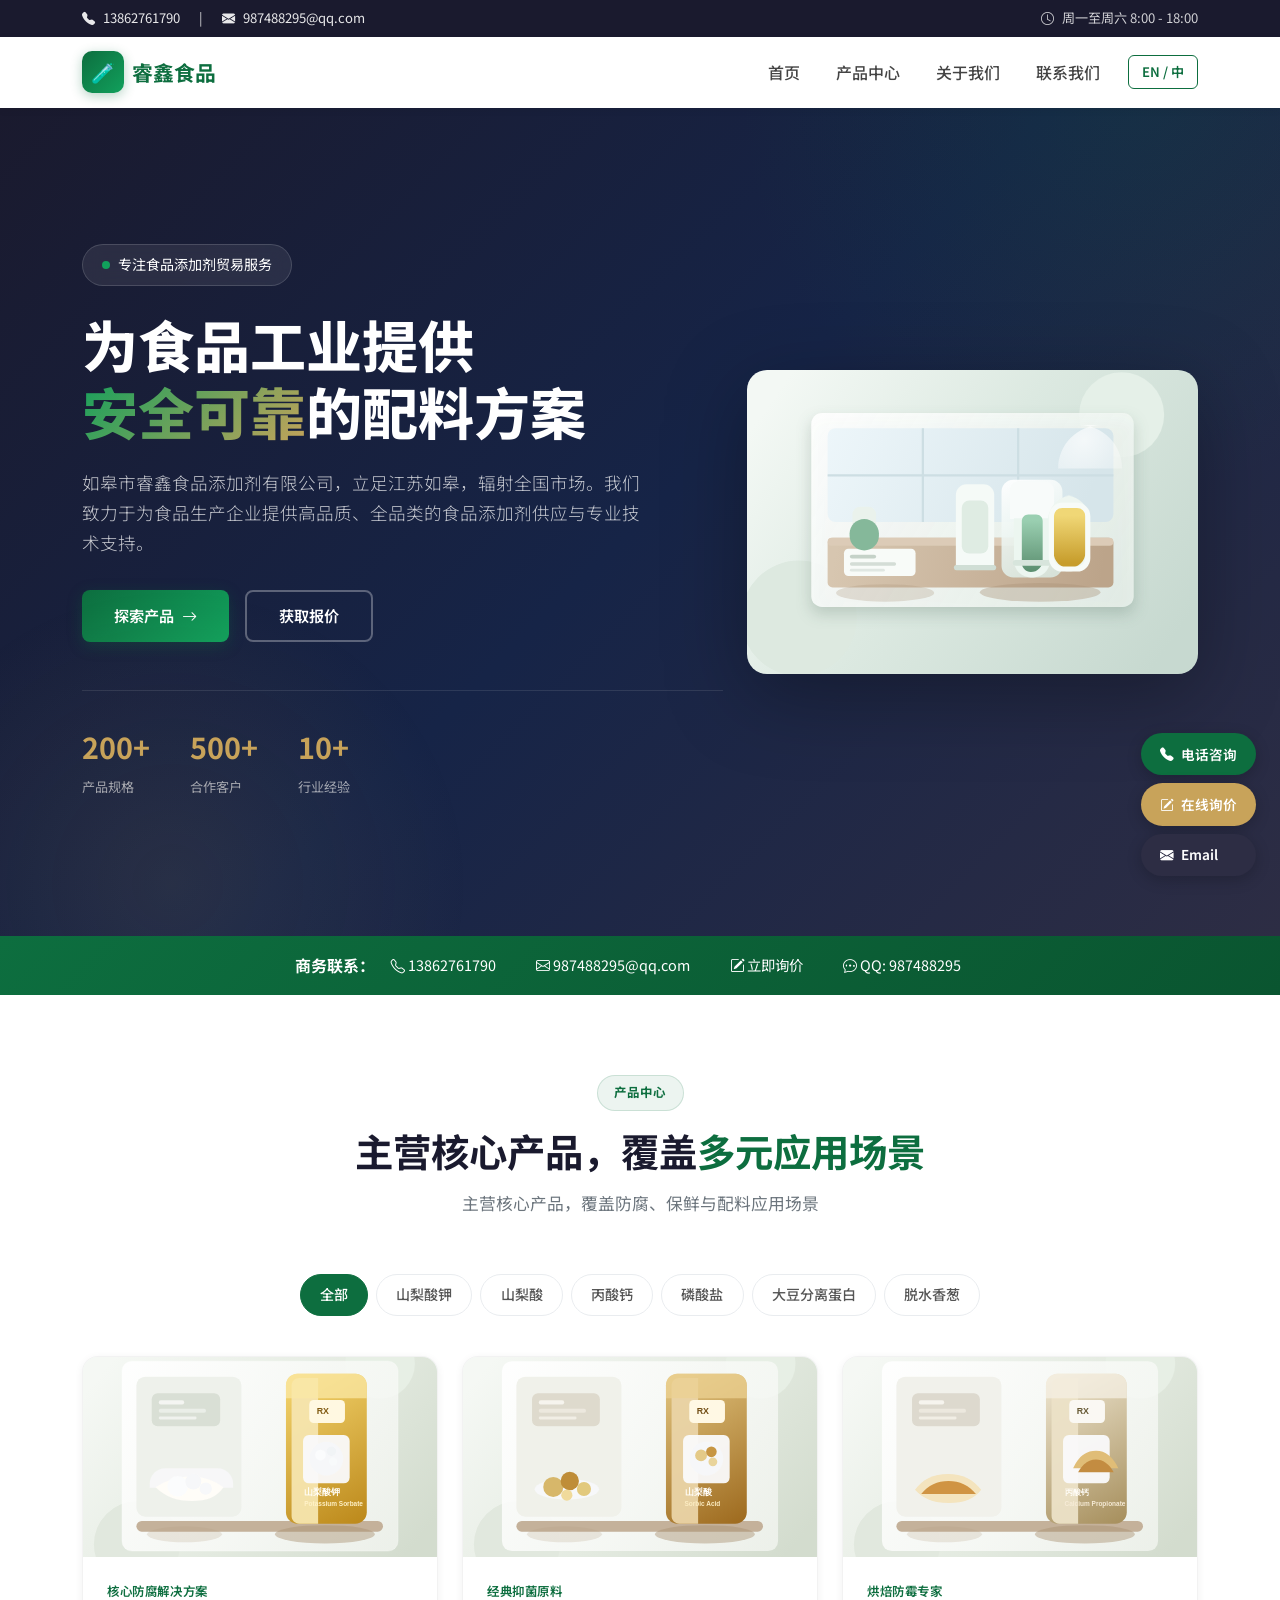
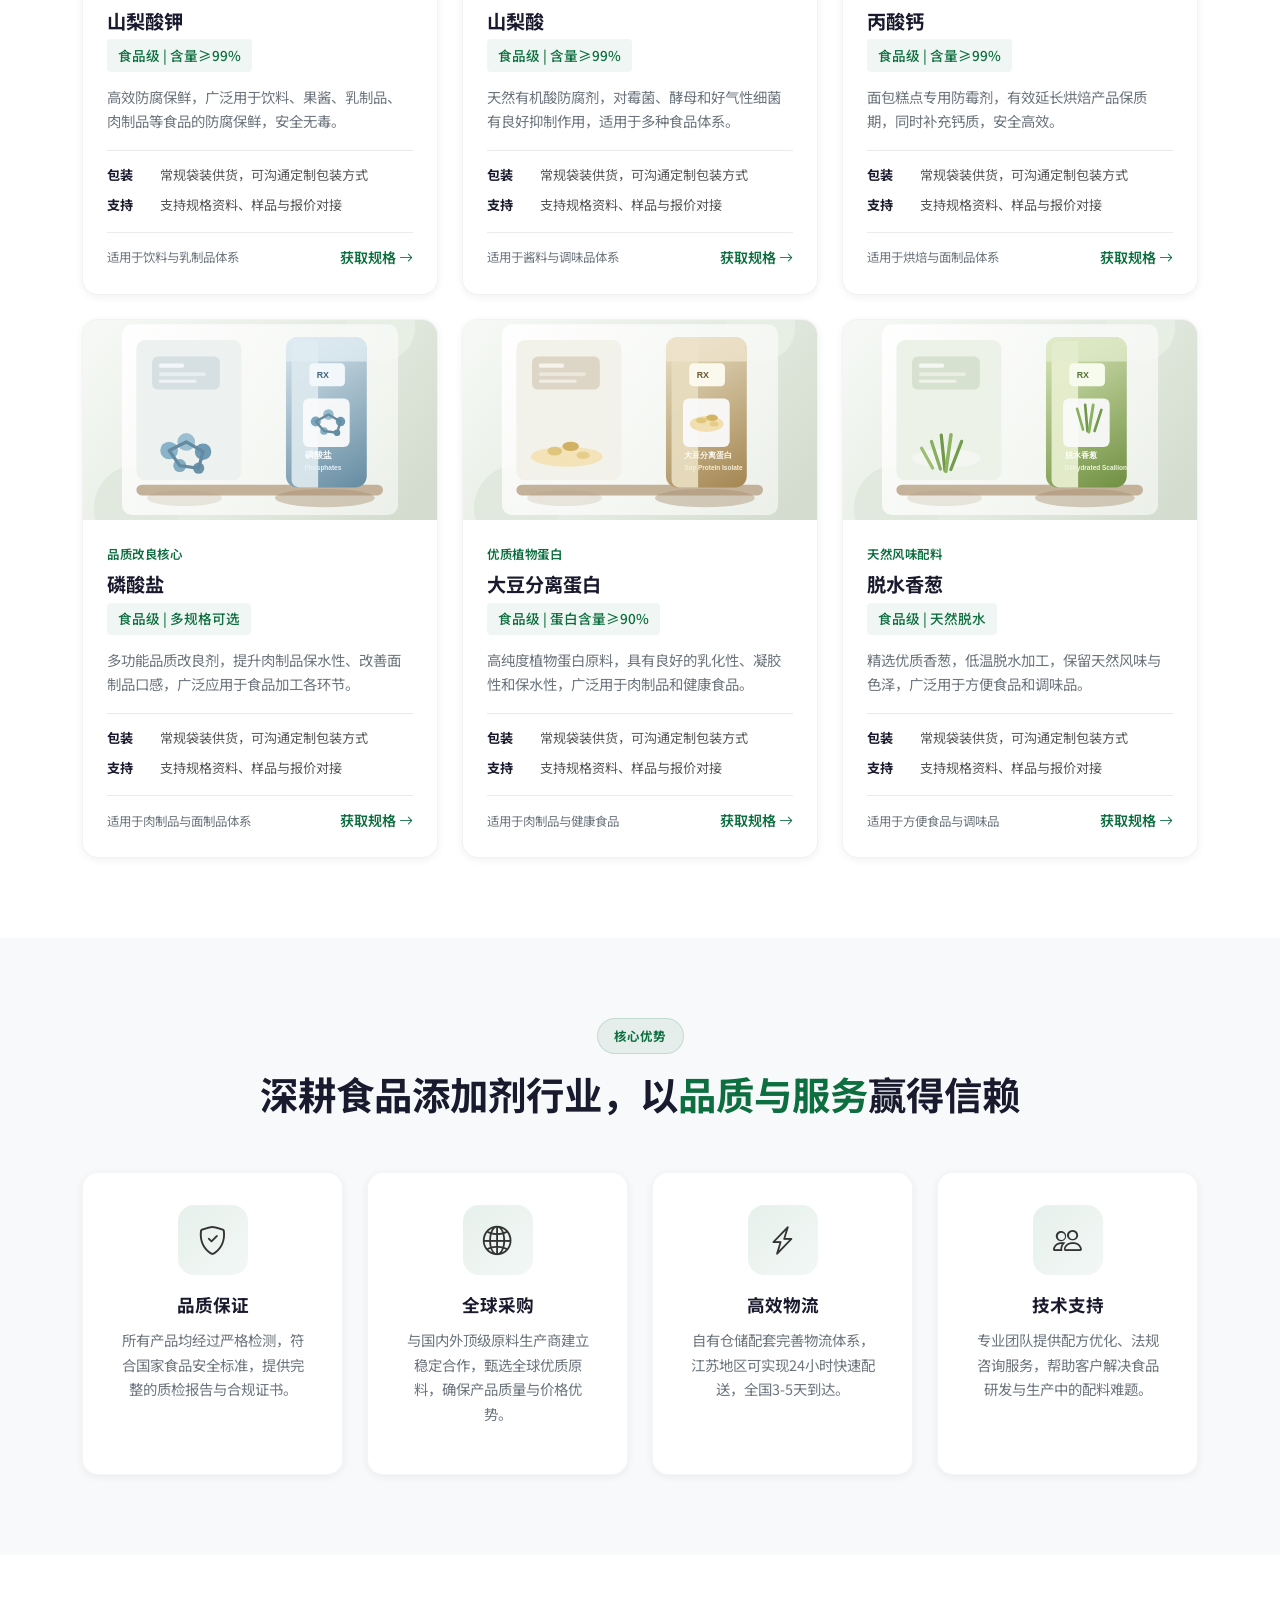
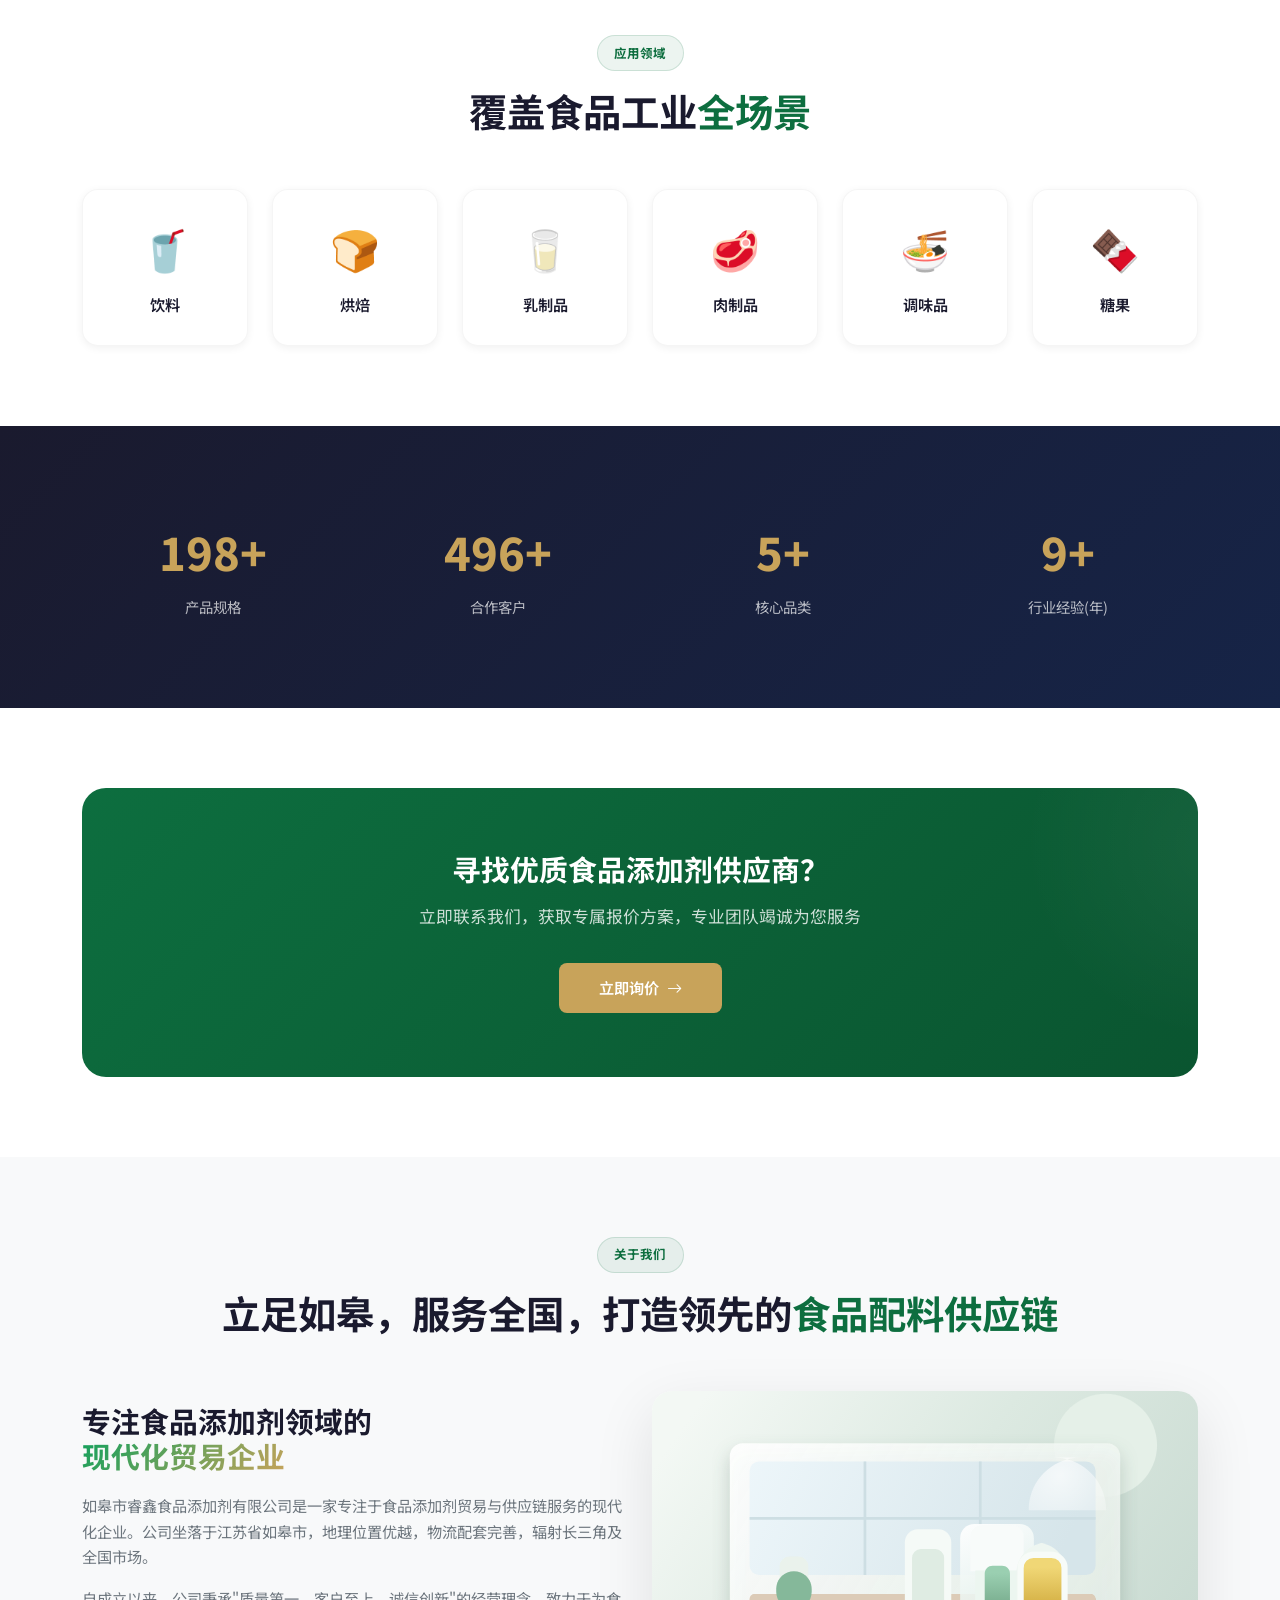
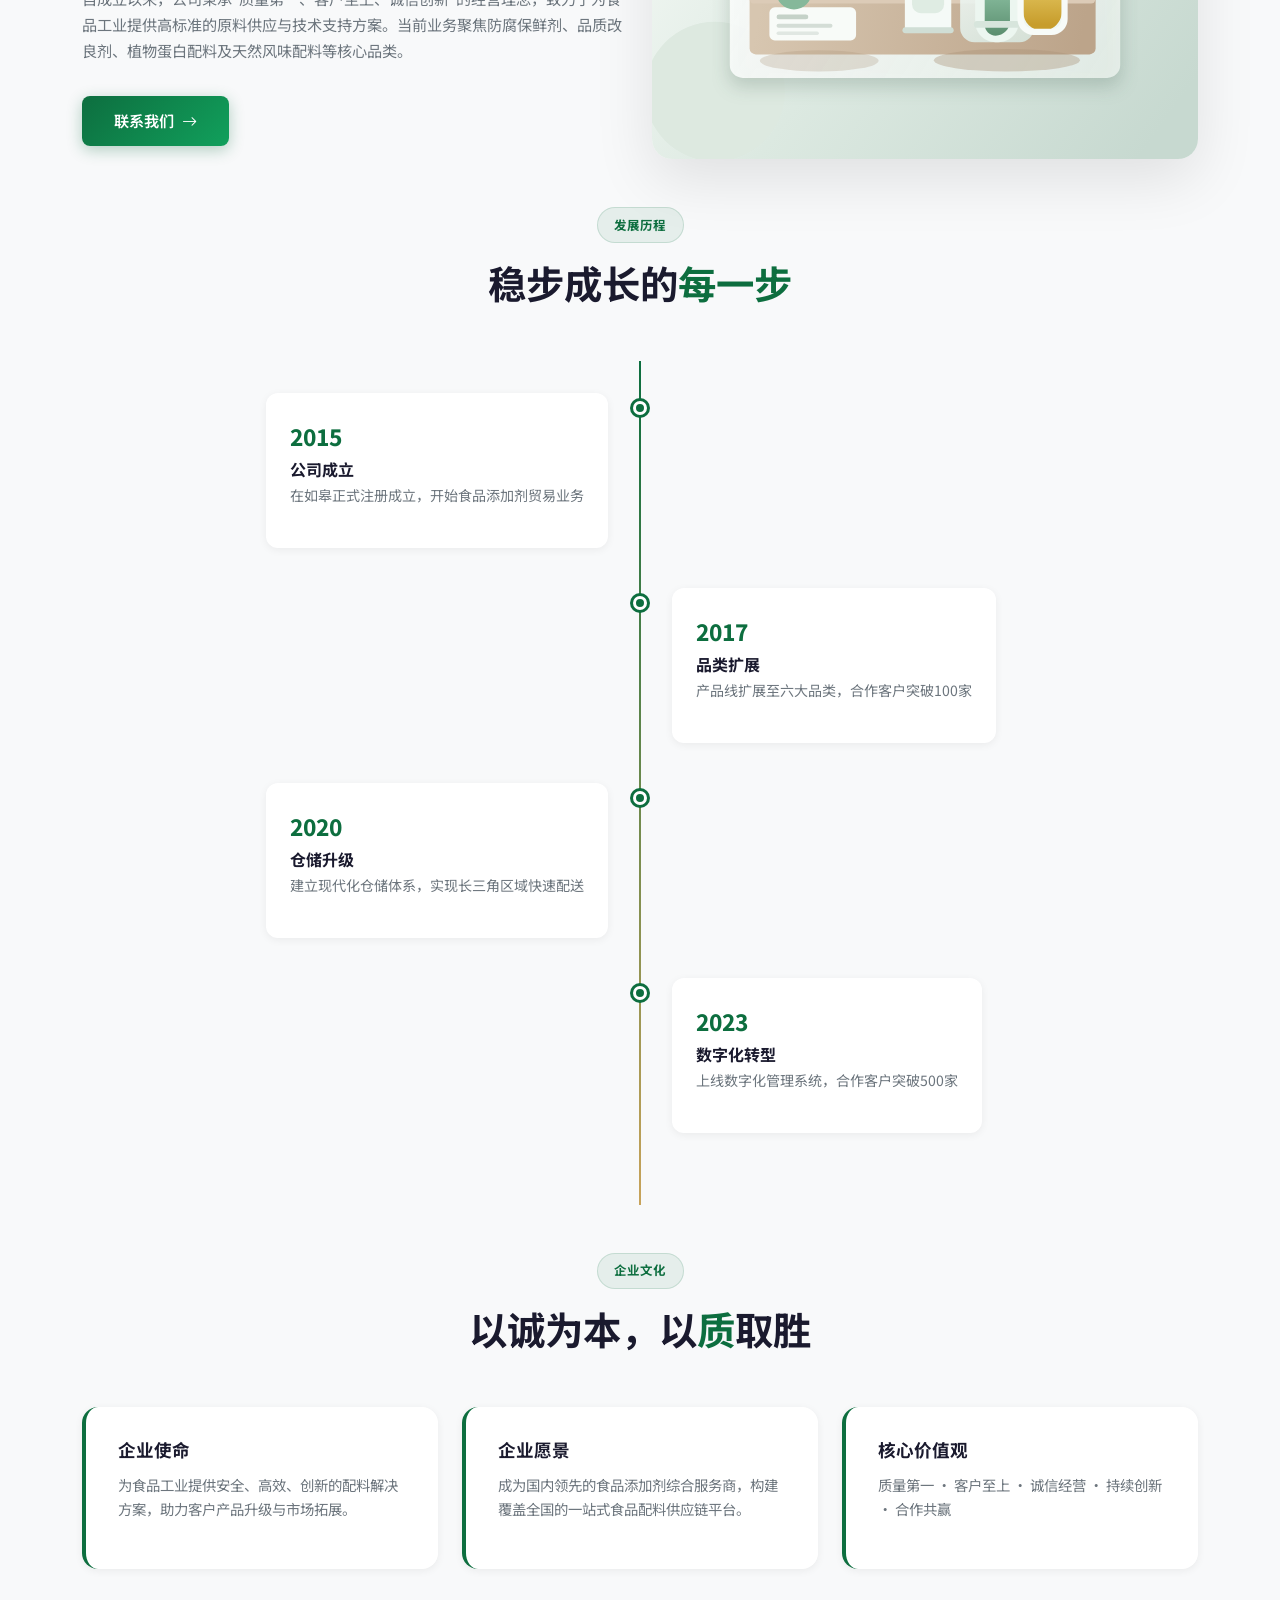
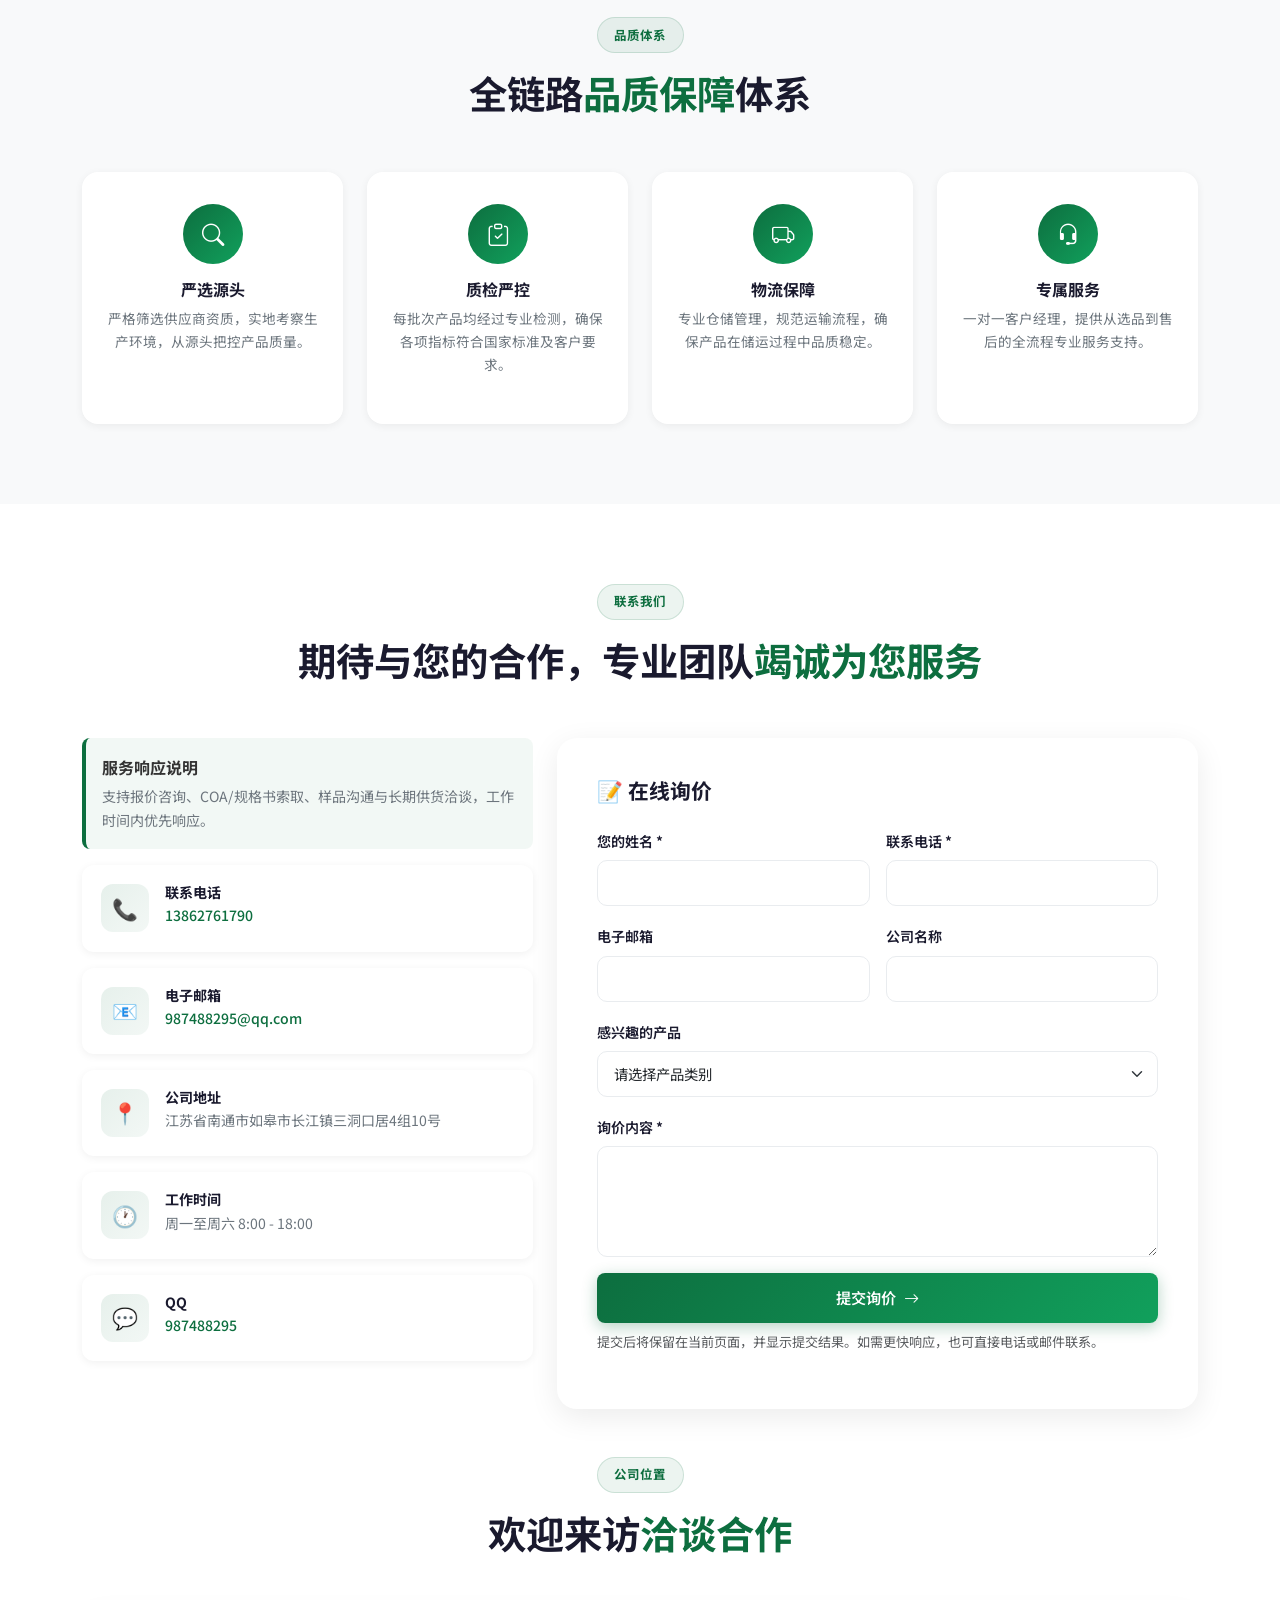
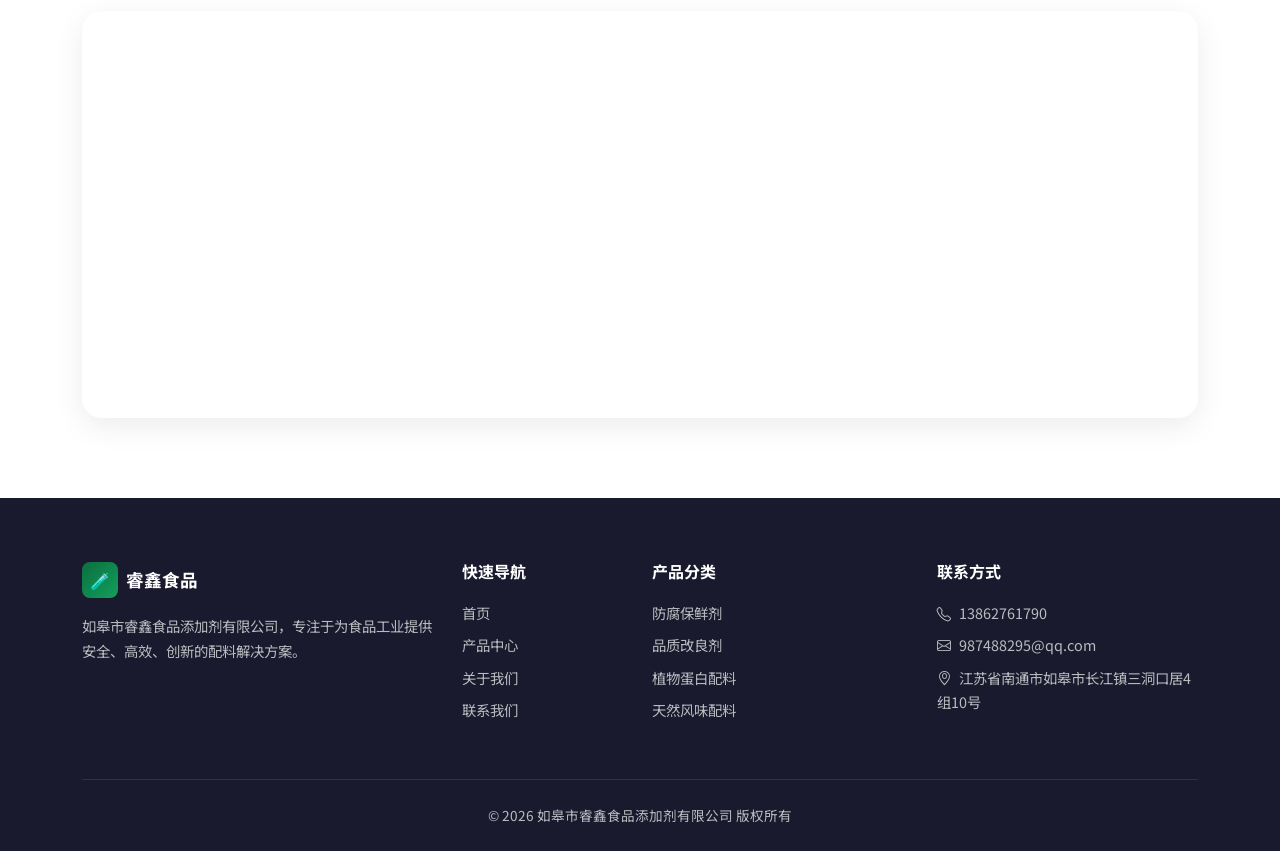
==== commit 99a00695: "feat: 全新 Bootstrap 5 企业模板改版 - 专业现代化设计升级" ====
--- a/index.html
+++ b/index.html
@@ -1,6 +1,5 @@
 <!DOCTYPE html>
 <html lang="zh-CN">
-
 <head>
     <meta charset="UTF-8">
     <meta name="viewport" content="width=device-width, initial-scale=1.0">
@@ -11,2791 +10,1777 @@
     <meta property="og:title" content="如皋市睿鑫食品添加剂有限公司 | 专业的防腐保鲜与食品配料供应商">
     <meta property="og:description" content="专注食品添加剂领域，为您提供防腐保鲜剂、品质改良剂、植物蛋白及天然风味配料等安全可靠的食品配料方案。">
     <meta property="og:image" content="images/og-image.svg">
+
+    <!-- Bootstrap 5 CSS -->
+    <link href="https://cdn.jsdelivr.net/npm/bootstrap@5.3.3/dist/css/bootstrap.min.css" rel="stylesheet">
+    <!-- Bootstrap Icons -->
+    <link href="https://cdn.jsdelivr.net/npm/bootstrap-icons@1.11.3/font/bootstrap-icons.min.css" rel="stylesheet">
+    <!-- Google Fonts -->
+    <link href="https://fonts.googleapis.com/css2?family=Noto+Sans+SC:wght@300;400;500;600;700;900&family=Inter:wght@300;400;500;600;700&display=swap" rel="stylesheet">
+    <!-- AOS Animation -->
+    <link href="https://cdn.jsdelivr.net/npm/aos@2.3.4/dist/aos.css" rel="stylesheet">
+
     <style>
-        /* ══════════════════════════════════════════════
-   睿鑫食品添加剂 - 全局样式
-   ══════════════════════════════════════════════ */
-
-        /* ─── Google Font ─── */
-        @import url('https://fonts.googleapis.com/css2?family=Noto+Sans+SC:wght@300;400;500;700;900&family=Libre+Baskerville:wght@400;700&display=swap');
-
-        /* ─── CSS Variables ─── */
         :root {
-            --primary: #1e2d25;
-            --primary-light: #5a7a66;
-            --primary-dark: #141e18;
-            --accent: #8b6f47;
-            --accent-light: #b89a6e;
-            --bg-dark: #e8f0eb;
-            --bg-card: rgba(255, 255, 255, 0.92);
-            --bg-glass: rgba(255, 255, 255, 0.96);
-            --border-glass: rgba(30, 45, 37, 0.10);
-            --text-primary: #1e2d25;
-            --text-secondary: rgba(30, 45, 37, 0.68);
-            --text-muted: rgba(30, 45, 37, 0.44);
-            --radius: 22px;
-            --radius-sm: 14px;
-            --radius-xs: 8px;
-            --shadow: 0 20px 50px rgba(30, 45, 37, 0.07);
-            --shadow-glow: 0 0 36px rgba(90, 122, 102, 0.06);
-            --transition: 0.35s cubic-bezier(0.25, 0.46, 0.45, 0.94);
-            --font: 'Noto Sans SC', -apple-system, BlinkMacSystemFont, sans-serif;
-            --font-display: 'Libre Baskerville', 'Noto Sans SC', serif;
-            --bg-section-alt: #e8f0eb;
-            --max-width: 1200px;
-            --nav-height: 72px;
-        }
-
-        /* ─── Reset ─── */
-        *,
-        *::before,
-        *::after {
-            box-sizing: border-box;
-            margin: 0;
-            padding: 0;
-        }
-
-        html {
-            scroll-behavior: smooth;
-            font-size: 16px;
-        }
+            --primary: #0d6e3f;
+            --primary-dark: #0a5530;
+            --primary-light: #11a05c;
+            --accent: #c8a35a;
+            --accent-dark: #a6863e;
+            --dark: #1a1a2e;
+            --dark-light: #2d2d44;
+            --gray-100: #f8f9fa;
+            --gray-200: #e9ecef;
+            --gray-600: #6c757d;
+            --white: #ffffff;
+            --font-body: 'Noto Sans SC', 'Inter', -apple-system, BlinkMacSystemFont, sans-serif;
+            --shadow-sm: 0 2px 8px rgba(0,0,0,0.06);
+            --shadow-md: 0 8px 30px rgba(0,0,0,0.08);
+            --shadow-lg: 0 20px 60px rgba(0,0,0,0.1);
+            --transition: all 0.3s ease;
+        }
+
+        * { margin: 0; padding: 0; box-sizing: border-box; }
+
+        html { scroll-behavior: smooth; scroll-padding-top: 76px; }
 
         body {
-            font-family: var(--font);
-            background:
-                radial-gradient(circle at top right, rgba(210, 220, 211, 0.6) 0%, transparent 32%),
-                linear-gradient(180deg, #fafaf8 0%, #f5f5f2 52%, #f0f0ec 100%);
-            color: var(--text-primary);
+            font-family: var(--font-body);
+            color: #333;
             line-height: 1.7;
             overflow-x: hidden;
-            -webkit-font-smoothing: antialiased;
-        }
-
-        a {
-            text-decoration: none;
-            color: inherit;
-            transition: color var(--transition);
-        }
-
-        ul {
-            list-style: none;
-        }
-
-        img {
-            max-width: 100%;
-            display: block;
-        }
-
-        button {
-            cursor: pointer;
-            border: none;
-            background: none;
-            font-family: var(--font);
-        }
-
-        /* ─── Background Particles ─── */
-        #particles-canvas {
-            position: fixed;
-            inset: 0;
-            z-index: 0;
-            pointer-events: none;
-        }
-
-        /* ─── Navigation ─── */
+        }
+
+        /* ─── Top Bar ─── */
+        .top-bar {
+            background: var(--dark);
+            color: rgba(255,255,255,0.8);
+            font-size: 0.82rem;
+            padding: 0.45rem 0;
+        }
+        .top-bar a { color: rgba(255,255,255,0.9); text-decoration: none; transition: var(--transition); }
+        .top-bar a:hover { color: var(--accent); }
+        .top-bar .bi { margin-right: 0.3rem; }
+
+        /* ─── Navbar ─── */
         .navbar {
-            position: fixed;
-            top: 0;
-            left: 0;
-            right: 0;
-            height: var(--nav-height);
-            background: rgba(250, 250, 248, 0.88);
-            backdrop-filter: blur(22px) saturate(1.2);
-            -webkit-backdrop-filter: blur(22px) saturate(1.2);
-            border-bottom: 1px solid var(--border-glass);
-            z-index: 1000;
-            transition: background var(--transition), box-shadow var(--transition);
-        }
-
+            background: var(--white);
+            box-shadow: var(--shadow-sm);
+            padding: 0.6rem 0;
+            transition: var(--transition);
+        }
         .navbar.scrolled {
-            background: rgba(250, 250, 248, 0.98);
-            box-shadow: 0 1px 0 rgba(30, 45, 37, 0.06), 0 10px 30px rgba(30, 45, 37, 0.06);
-        }
-
-        .nav-inner {
-            max-width: var(--max-width);
-            margin: 0 auto;
-            padding: 0 2rem;
-            height: 100%;
-            display: flex;
-            align-items: center;
-            justify-content: space-between;
-        }
-
-        .nav-logo {
-            font-size: 1.35rem;
+            box-shadow: var(--shadow-md);
+        }
+        .navbar-brand {
             font-weight: 700;
+            font-size: 1.3rem;
+            color: var(--primary) !important;
             display: flex;
             align-items: center;
             gap: 0.5rem;
         }
-
-        .nav-logo .logo-icon {
-            width: 38px;
-            height: 38px;
-            background: linear-gradient(135deg, #1e2d25 0%, #2d4a38 60%, #5a7a66 100%);
+        .navbar-brand .brand-icon {
+            width: 42px; height: 42px;
+            background: linear-gradient(135deg, var(--primary), var(--primary-light));
             border-radius: 10px;
-            box-shadow: 0 2px 8px rgba(30, 45, 37, 0.18);
-            display: flex;
-            align-items: center;
-            justify-content: center;
-            font-size: 1.1rem;
-            color: #fff;
-        }
-
-        .nav-logo span {
-            color: var(--primary);
-        }
-
-        .nav-links {
-            display: flex;
-            gap: 0.25rem;
-            align-items: center;
-        }
-
-        .nav-links a {
-            padding: 0.5rem 1.1rem;
-            border-radius: var(--radius-xs);
-            font-size: 0.92rem;
+            display: flex; align-items: center; justify-content: center;
+            color: #fff; font-size: 1.2rem;
+            box-shadow: 0 3px 12px rgba(13,110,63,0.3);
+        }
+        .nav-link {
             font-weight: 500;
-            color: var(--text-secondary);
-            transition: all var(--transition);
+            color: #444 !important;
+            padding: 0.5rem 1rem !important;
+            transition: var(--transition);
             position: relative;
         }
-
-        .nav-links a:hover {
-            color: var(--text-primary);
-            background: rgba(255, 255, 255, 0.6);
-        }
-
-        .nav-links a.active {
-            color: var(--text-primary);
-            background: rgba(30, 45, 37, 0.05);
-        }
-
-        .nav-links a.active::after {
+        .nav-link:hover, .nav-link.active {
+            color: var(--primary) !important;
+        }
+        .nav-link.active::after {
             content: '';
             position: absolute;
-            bottom: 2px;
-            left: 50%;
+            bottom: 0; left: 50%;
             transform: translateX(-50%);
-            width: 22px;
-            height: 2.5px;
-            background: linear-gradient(90deg, var(--primary), var(--primary-light));
+            width: 24px; height: 3px;
+            background: var(--primary);
             border-radius: 2px;
         }
-
-        .lang-btn {
-            padding: 0.4rem 0.85rem;
-            border: 1px solid var(--border-glass);
-            border-radius: var(--radius-xs);
+        .btn-lang {
+            border: 1.5px solid var(--primary);
+            color: var(--primary);
             font-size: 0.82rem;
-            color: var(--primary);
             font-weight: 600;
-            margin-left: 0.5rem;
-            transition: all var(--transition);
-        }
-
-        .lang-btn:hover {
-            background: rgba(37, 52, 45, 0.06);
-            border-color: rgba(37, 52, 45, 0.2);
-        }
-
-        .hamburger {
-            display: none;
-            flex-direction: column;
-            gap: 5px;
-            width: 28px;
+            padding: 0.3rem 0.8rem;
+            border-radius: 6px;
+            background: transparent;
             cursor: pointer;
-        }
-
-        .hamburger span {
-            display: block;
-            height: 2px;
-            width: 100%;
-            background: var(--text-primary);
-            border-radius: 2px;
-            transition: all 0.3s;
-        }
-
-        .hamburger.active span:nth-child(1) {
-            transform: rotate(45deg) translate(5px, 5px);
-        }
-
-        .hamburger.active span:nth-child(2) {
-            opacity: 0;
-        }
-
-        .hamburger.active span:nth-child(3) {
-            transform: rotate(-45deg) translate(5px, -5px);
-        }
-
-        /* ─── Mobile Nav ─── */
-        @media (max-width: 768px) {
-            .hamburger {
-                display: flex;
-            }
-
-            .nav-links {
-                position: fixed;
-                top: var(--nav-height);
-                left: 0;
-                right: 0;
-                background: rgba(250, 250, 248, 0.98);
-                backdrop-filter: blur(20px);
-                flex-direction: column;
-                padding: 1.5rem 2rem;
-                gap: 0.5rem;
-                transform: translateY(-120%);
-                opacity: 0;
-                transition: all 0.4s;
-                border-bottom: 1px solid var(--border-glass);
-            }
-
-            .nav-links.open {
-                transform: translateY(0);
-                opacity: 1;
-            }
-
-            .nav-links a {
-                width: 100%;
-                padding: 0.8rem 1rem;
-            }
-        }
-
-        /* ─── Container ─── */
-        .container {
-            max-width: var(--max-width);
-            margin: 0 auto;
-            padding: 0 2rem;
-        }
-
-        /* ─── Section ─── */
-        .section {
-            padding: 6rem 0;
-            position: relative;
-            z-index: 1;
-        }
-
-        .section-header {
-            text-align: center;
-            margin-bottom: 4.4rem;
-        }
-
-        .section-header .badge {
-            display: inline-block;
-            padding: 0.45rem 1.1rem;
-            background: rgba(30, 45, 37, 0.06);
-            border: 1px solid rgba(30, 45, 37, 0.12);
-            border-radius: 999px;
-            font-size: 0.76rem;
-            color: var(--primary);
-            font-weight: 700;
-            letter-spacing: 0.13em;
-            text-transform: uppercase;
-            margin-bottom: 1rem;
-        }
-
-        .section-header h2 {
-            font-size: clamp(1.8rem, 4vw, 2.6rem);
-            font-weight: 700;
-            line-height: 1.24;
-            margin-bottom: 1.1rem;
-            letter-spacing: -0.02em;
-        }
-
-        .section-header h2 em {
-            font-style: normal;
-            color: var(--accent);
-        }
-
-        .section-header p {
-            color: var(--text-secondary);
-            font-size: 1.05rem;
-            max-width: 620px;
-            margin: 0 auto;
-        }
-
-        /* ─── Hero ─── */
-        .hero {
-            min-height: 100vh;
+            transition: var(--transition);
+        }
+        .btn-lang:hover {
+            background: var(--primary);
+            color: #fff;
+        }
+
+        /* ─── Hero Section ─── */
+        .hero-section {
+            background: linear-gradient(135deg, var(--dark) 0%, #162447 50%, var(--dark-light) 100%);
+            min-height: 92vh;
             display: flex;
             align-items: center;
             position: relative;
-            padding-top: calc(var(--nav-height) + 6rem);
             overflow: hidden;
-        }
-
-        .hero::before {
+            color: #fff;
+        }
+        .hero-section::before {
             content: '';
             position: absolute;
-            inset: 0;
-            background:
-                radial-gradient(ellipse at 20% 40%, rgba(90, 122, 102, 0.12) 0%, transparent 52%),
-                radial-gradient(ellipse at 68% 20%, rgba(139, 111, 71, 0.08) 0%, transparent 38%);
-            z-index: 0;
-        }
-
-        .hero::after {
+            top: -50%; right: -20%;
+            width: 800px; height: 800px;
+            background: radial-gradient(circle, rgba(13,110,63,0.15) 0%, transparent 70%);
+            border-radius: 50%;
+        }
+        .hero-section::after {
             content: '';
             position: absolute;
-            right: 4%;
-            top: 18%;
-            width: 380px;
-            height: 380px;
+            bottom: -30%; left: -10%;
+            width: 600px; height: 600px;
+            background: radial-gradient(circle, rgba(200,163,90,0.1) 0%, transparent 70%);
             border-radius: 50%;
-            background:
-                radial-gradient(circle at 30% 30%, rgba(255, 255, 255, 0.9), rgba(255, 255, 255, 0.3) 42%, transparent 68%),
-                radial-gradient(circle at 70% 70%, rgba(139, 111, 71, 0.12), transparent 50%),
-                linear-gradient(135deg, rgba(30, 45, 37, 0.06), rgba(90, 122, 102, 0.1) 50%, rgba(139, 111, 71, 0.06));
-            border: 1.5px solid rgba(255, 255, 255, 0.5);
-            box-shadow:
-                0 40px 80px rgba(30, 45, 37, 0.08),
-                inset 0 -20px 40px rgba(90, 122, 102, 0.04);
-            opacity: 0.92;
-            z-index: 0;
-        }
-
-        .hero-orb {
-            position: absolute;
-            right: 11%;
-            top: 25%;
-            width: 130px;
-            height: 130px;
-            border-radius: 50%;
-            background: radial-gradient(circle at 30% 30%, rgba(184, 154, 110, 0.88), rgba(139, 111, 71, 0.2) 65%, transparent 100%);
-            filter: blur(0.5px);
-            opacity: 0.68;
-            z-index: 0;
-        }
-
-        .hero-orb::before {
-            content: '';
-            position: absolute;
-            right: -80px;
-            bottom: -60px;
-            width: 200px;
-            height: 200px;
-            border-radius: 50%;
-            border: 1.5px solid rgba(90, 122, 102, 0.15);
-            background: transparent;
-        }
-
-        .hero-orb::after {
-            content: '';
-            position: absolute;
-            inset: auto 12px 16px auto;
-            width: 24px;
-            height: 24px;
-            border-radius: 50%;
-            background: rgba(255, 255, 255, 0.5);
-            box-shadow: 0 0 12px rgba(255, 255, 255, 0.3);
-        }
-
-        .hero-content {
-            position: relative;
-            z-index: 1;
-            max-width: 720px;
-        }
-
+        }
         .hero-badge {
             display: inline-flex;
             align-items: center;
             gap: 0.5rem;
-            padding: 0.5rem 1.1rem;
-            background: rgba(255, 255, 255, 0.72);
-            border: 1px solid rgba(30, 45, 37, 0.1);
+            background: rgba(255,255,255,0.08);
+            border: 1px solid rgba(255,255,255,0.15);
+            padding: 0.5rem 1.2rem;
             border-radius: 50px;
-            font-size: 0.78rem;
-            color: var(--text-secondary);
-            margin-bottom: 1.8rem;
-            letter-spacing: 0.08em;
-            text-transform: uppercase;
-        }
-
-        .hero-badge + h1 {
-            padding-top: 0.5rem;
-            border-top: 1px solid rgba(30, 45, 37, 0.06);
-        }
-
+            font-size: 0.88rem;
+            margin-bottom: 1.5rem;
+            backdrop-filter: blur(10px);
+        }
         .hero-badge .dot {
-            width: 8px;
-            height: 8px;
-            background: var(--accent);
+            width: 8px; height: 8px;
+            background: var(--primary-light);
             border-radius: 50%;
-            animation: pulse-dot 2s infinite;
-        }
-
-        @keyframes pulse-dot {
-
-            0%,
-            100% {
-                opacity: 1;
-                transform: scale(1);
-            }
-
-            50% {
-                opacity: 0.5;
-                transform: scale(1.4);
-            }
-        }
-
-        .hero h1 {
-            font-size: clamp(2.4rem, 5.8vw, 4.2rem);
-            font-weight: 700;
-            line-height: 1.15;
-            margin-bottom: 1.4rem;
-            max-width: 760px;
-            letter-spacing: -0.03em;
-        }
-
-        .hero h1 .gradient-text {
-            color: var(--accent);
-        }
-
-        .hero p {
-            font-size: 1.04rem;
-            color: var(--text-secondary);
+            animation: pulse 2s infinite;
+        }
+        @keyframes pulse {
+            0%, 100% { opacity: 1; }
+            50% { opacity: 0.4; }
+        }
+        .hero-section h1 {
+            font-size: clamp(2.2rem, 5vw, 3.5rem);
+            font-weight: 800;
+            line-height: 1.2;
+            margin-bottom: 1.5rem;
+        }
+        .hero-section h1 .highlight {
+            background: linear-gradient(135deg, var(--primary-light), var(--accent));
+            -webkit-background-clip: text;
+            -webkit-text-fill-color: transparent;
+            background-clip: text;
+        }
+        .hero-section .lead {
+            font-size: 1.1rem;
+            color: rgba(255,255,255,0.75);
+            max-width: 560px;
             margin-bottom: 2rem;
-            max-width: 600px;
-            line-height: 1.9;
-        }
-
-        .hero-actions {
+        }
+        .hero-stats {
             display: flex;
-            gap: 1rem;
-            flex-wrap: wrap;
-        }
-
-        .hero-meta {
-            margin-top: 2.2rem;
-            display: grid;
-            grid-template-columns: repeat(3, minmax(0, 1fr));
-            gap: 1rem;
-            max-width: 760px;
-        }
-
-        .hero-stat {
-            background: rgba(255, 255, 255, 0.78);
-            border: 1px solid rgba(30, 45, 37, 0.08);
-            border-left: 3px solid var(--accent);
-            border-radius: 18px;
-            padding: 1rem 1.2rem;
-            box-shadow: var(--shadow);
-            transition: all var(--transition);
-        }
-
-        .hero-stat:hover {
-            background: rgba(255, 255, 255, 0.92);
-            transform: translateY(-2px);
-        }
-
+            gap: 2.5rem;
+            margin-top: 3rem;
+            padding-top: 2rem;
+            border-top: 1px solid rgba(255,255,255,0.1);
+        }
         .hero-stat strong {
             display: block;
-            font-size: 1.2rem;
-            color: var(--primary);
-            margin-bottom: 0.25rem;
-            letter-spacing: -0.02em;
-            font-weight: 800;
-        }
-
+            font-size: 1.8rem;
+            font-weight: 700;
+            color: var(--accent);
+        }
         .hero-stat span {
             font-size: 0.82rem;
-            color: var(--text-secondary);
-        }
-
-        .hero-trust {
-            margin-top: 1rem;
-            display: flex;
-            flex-wrap: wrap;
-            gap: 0.7rem;
-            max-width: 760px;
-        }
-
-        .hero-trust-chip {
-            display: inline-flex;
-            align-items: center;
-            gap: 0.45rem;
-            padding: 0.55rem 0.95rem;
-            background: rgba(255, 255, 255, 0.78);
-            border: 1px solid rgba(30, 45, 37, 0.08);
-            border-radius: 999px;
-            color: var(--text-secondary);
-            font-size: 0.8rem;
-            box-shadow: 0 4px 16px rgba(30, 45, 37, 0.04);
+            color: rgba(255,255,255,0.6);
+        }
+        .hero-img-wrapper {
+            position: relative;
+        }
+        .hero-img-wrapper img {
+            max-width: 100%;
+            filter: drop-shadow(0 20px 40px rgba(0,0,0,0.3));
+            border-radius: 20px;
         }
 
         /* ─── Buttons ─── */
-        .btn {
+        .btn-primary-custom {
+            background: linear-gradient(135deg, var(--primary), var(--primary-light));
+            color: #fff;
+            border: none;
+            padding: 0.75rem 2rem;
+            border-radius: 8px;
+            font-weight: 600;
+            font-size: 0.95rem;
+            transition: var(--transition);
+            text-decoration: none;
             display: inline-flex;
             align-items: center;
             gap: 0.5rem;
-            padding: 0.85rem 1.8rem;
-            border-radius: 999px;
+            box-shadow: 0 4px 15px rgba(13,110,63,0.3);
+        }
+        .btn-primary-custom:hover {
+            transform: translateY(-2px);
+            box-shadow: 0 8px 25px rgba(13,110,63,0.4);
+            color: #fff;
+        }
+        .btn-outline-custom {
+            border: 2px solid rgba(255,255,255,0.3);
+            color: #fff;
+            padding: 0.7rem 2rem;
+            border-radius: 8px;
+            font-weight: 600;
             font-size: 0.95rem;
-            font-weight: 700;
-            transition: all var(--transition);
-            position: relative;
-            overflow: hidden;
-        }
-
-        .btn-primary {
-            background: var(--primary);
-            color: #fff;
-            box-shadow: 0 10px 24px rgba(30, 45, 37, 0.18);
-        }
-
-        .btn-primary::before {
-            content: '';
-            position: absolute;
-            top: 0;
-            left: 0;
-            right: 0;
-            height: 50%;
-            background: linear-gradient(180deg, rgba(255, 255, 255, 0.12), transparent);
-            border-radius: 999px 999px 0 0;
-            pointer-events: none;
-        }
-
-        .btn-primary:hover {
-            transform: translateY(-2px);
-            box-shadow: 0 14px 32px rgba(30, 45, 37, 0.24);
-        }
-
-        .btn-outline {
-            background: rgba(255, 255, 255, 0.58);
-            color: var(--text-primary);
-            border: 1px solid var(--border-glass);
-        }
-
-        .btn-outline:hover {
-            background: var(--bg-glass);
-            border-color: rgba(255, 255, 255, 0.2);
-            transform: translateY(-2px);
-        }
-
-        .btn-accent {
-            background: rgba(139, 111, 71, 0.12);
-            color: var(--primary);
-            border: 1px solid rgba(139, 111, 71, 0.22);
-            font-weight: 700;
-            box-shadow: none;
-        }
-
-        .btn-accent:hover {
-            transform: translateY(-2px);
-            box-shadow: 0 12px 24px rgba(139, 111, 71, 0.14);
-        }
-
-        /* ─── Contact Conversion ─── */
-        .contact-strip {
-            position: relative;
-            z-index: 2;
-            margin-top: calc(var(--nav-height) + 1rem);
-            margin-bottom: 0;
-        }
-
-        .contact-strip-inner {
-            max-width: var(--max-width);
-            margin: 0 auto;
-            padding: 0 2rem;
-        }
-
-        .contact-strip-card {
-            background:
-                linear-gradient(135deg, rgba(255, 255, 255, 0.9), rgba(250, 250, 248, 0.95)),
-                radial-gradient(circle at top right, rgba(139, 111, 71, 0.06), transparent 36%);
-            border: 1px solid rgba(37, 52, 45, 0.08);
-            border-radius: 32px;
-            padding: 1.5rem;
-            display: flex;
-            align-items: stretch;
-            justify-content: space-between;
-            gap: 1.6rem;
-            box-shadow: var(--shadow);
-        }
-
-        .contact-strip-title {
-            flex: 1 1 320px;
-            display: flex;
-            flex-direction: column;
-            justify-content: center;
-            padding: 1.1rem 1.2rem;
-            background: linear-gradient(180deg, rgba(255, 255, 255, 0.55), rgba(255, 255, 255, 0.24));
-            border: 1px solid rgba(37, 52, 45, 0.06);
-            border-radius: 24px;
-            font-size: 1.02rem;
-            font-weight: 700;
-            color: var(--text-primary);
-            line-height: 1.8;
-            letter-spacing: -0.01em;
-        }
-
-        .contact-strip-title strong {
-            display: block;
-            font-size: 0.76rem;
-            font-weight: 700;
-            color: var(--accent);
-            letter-spacing: 0.14em;
-            text-transform: uppercase;
-            margin-bottom: 0.65rem;
-        }
-
-        .contact-strip-actions {
-            display: grid;
-            grid-template-columns: repeat(2, minmax(180px, 1fr));
-            gap: 0.9rem;
-            min-width: min(100%, 560px);
-            padding: 0.2rem;
-        }
-
-        .contact-chip {
+            transition: var(--transition);
+            text-decoration: none;
             display: inline-flex;
             align-items: center;
-            justify-content: flex-start;
-            gap: 0.55rem;
-            min-height: 70px;
-            padding: 0.95rem 1.1rem;
-            background: linear-gradient(180deg, rgba(255, 255, 255, 0.98), rgba(248, 248, 245, 0.94));
-            border: 1px solid rgba(37, 52, 45, 0.08);
-            border-radius: 22px;
+            gap: 0.5rem;
+            background: transparent;
+        }
+        .btn-outline-custom:hover {
+            background: rgba(255,255,255,0.1);
+            border-color: rgba(255,255,255,0.5);
+            color: #fff;
+        }
+
+        /* ─── Section Styles ─── */
+        .section-padding { padding: 5rem 0; }
+        .section-bg { background: var(--gray-100); }
+
+        .section-header {
+            text-align: center;
+            margin-bottom: 3.5rem;
+        }
+        .section-badge {
+            display: inline-block;
+            padding: 0.4rem 1rem;
+            background: rgba(13,110,63,0.08);
+            border: 1px solid rgba(13,110,63,0.15);
+            border-radius: 50px;
+            font-size: 0.78rem;
+            color: var(--primary);
+            font-weight: 700;
+            letter-spacing: 0.1em;
+            text-transform: uppercase;
+            margin-bottom: 1rem;
+        }
+        .section-header h2 {
+            font-size: clamp(1.6rem, 3.5vw, 2.4rem);
+            font-weight: 700;
+            color: var(--dark);
+            margin-bottom: 1rem;
+        }
+        .section-header h2 em {
+            font-style: normal;
+            color: var(--primary);
+        }
+        .section-header p {
+            color: var(--gray-600);
+            font-size: 1.05rem;
+            max-width: 600px;
+            margin: 0 auto;
+        }
+
+        /* ─── Contact Strip ─── */
+        .contact-strip {
+            background: linear-gradient(135deg, var(--primary), var(--primary-dark));
+            color: #fff;
+            padding: 1rem 0;
+        }
+        .contact-strip a {
+            color: #fff;
+            text-decoration: none;
+            margin-right: 1.5rem;
             font-size: 0.9rem;
-            color: var(--text-primary);
-            transition: all var(--transition);
-            box-shadow: 0 10px 24px rgba(33, 44, 39, 0.06);
-            position: relative;
+            transition: var(--transition);
+        }
+        .contact-strip a:hover { color: var(--accent); }
+
+        /* ─── Product Cards ─── */
+        .product-filter {
+            display: flex;
+            flex-wrap: wrap;
+            justify-content: center;
+            gap: 0.5rem;
+            margin-bottom: 2.5rem;
+        }
+        .filter-btn {
+            padding: 0.5rem 1.2rem;
+            border: 1.5px solid var(--gray-200);
+            border-radius: 50px;
+            background: #fff;
+            font-size: 0.88rem;
+            font-weight: 500;
+            color: #555;
+            cursor: pointer;
+            transition: var(--transition);
+        }
+        .filter-btn:hover { border-color: var(--primary); color: var(--primary); }
+        .filter-btn.active {
+            background: var(--primary);
+            border-color: var(--primary);
+            color: #fff;
+        }
+
+        .product-card {
+            background: #fff;
+            border-radius: 16px;
             overflow: hidden;
-        }
-
-        .contact-chip.primary-chip {
-            background: linear-gradient(135deg, rgba(139, 111, 71, 0.16), rgba(255, 255, 255, 0.98));
-            border-color: rgba(139, 111, 71, 0.18);
-        }
-
-        .contact-chip::before {
-            content: '';
-            position: absolute;
-            inset: 0;
-            background: linear-gradient(120deg, rgba(255, 255, 255, 0.4), transparent 45%);
-            pointer-events: none;
-        }
-
-        .contact-chip .chip-emoji {
-            width: 28px;
-            height: 28px;
-            display: inline-flex;
-            align-items: center;
-            justify-content: center;
-            border-radius: 50%;
-            background: rgba(139, 111, 71, 0.1);
-            font-size: 0.84rem;
-            flex-shrink: 0;
-        }
-
-        .contact-chip:hover {
-            border-color: rgba(30, 45, 37, 0.16);
-            transform: translateY(-2px);
-            box-shadow: 0 14px 28px rgba(30, 45, 37, 0.07);
-        }
-
-        .contact-float {
-            position: fixed;
-            right: 1rem;
-            bottom: 1rem;
-            z-index: 1200;
+            box-shadow: var(--shadow-sm);
+            transition: var(--transition);
+            height: 100%;
+            border: 1px solid rgba(0,0,0,0.05);
+        }
+        .product-card:hover {
+            transform: translateY(-8px);
+            box-shadow: var(--shadow-lg);
+        }
+        .product-card-img {
+            height: 200px;
+            overflow: hidden;
+            background: linear-gradient(135deg, #f0f7f3, #e8f5ee);
+        }
+        .product-card-img img {
+            width: 100%; height: 100%;
+            object-fit: cover;
+            transition: transform 0.5s ease;
+        }
+        .product-card:hover .product-card-img img {
+            transform: scale(1.05);
+        }
+        .product-card-body {
+            padding: 1.5rem;
+        }
+        .product-tagline {
+            font-size: 0.78rem;
+            color: var(--primary);
+            font-weight: 600;
+            text-transform: uppercase;
+            letter-spacing: 0.05em;
+            margin-bottom: 0.5rem;
+        }
+        .product-card-body h3 {
+            font-size: 1.2rem;
+            font-weight: 700;
+            color: var(--dark);
+            margin-bottom: 0.4rem;
+        }
+        .product-spec {
+            font-size: 0.85rem;
+            color: var(--primary);
+            font-weight: 500;
+            margin-bottom: 0.8rem;
+            padding: 0.3rem 0.7rem;
+            background: rgba(13,110,63,0.06);
+            border-radius: 4px;
+            display: inline-block;
+        }
+        .product-card-body p {
+            font-size: 0.9rem;
+            color: var(--gray-600);
+            margin-bottom: 1rem;
+        }
+        .product-facts {
             display: flex;
             flex-direction: column;
             gap: 0.5rem;
-        }
-
-        .contact-float a {
-            min-width: 128px;
-            justify-content: center;
-            font-size: 0.84rem;
-            padding: 0.62rem 0.9rem;
-            border-radius: 999px;
-            box-shadow: var(--shadow);
-        }
-
-        .contact-float .btn-outline {
-            background: rgba(255, 255, 255, 0.95);
-        }
-
-        .contact-link {
-            color: var(--accent-light);
-            text-decoration: underline;
-            text-underline-offset: 2px;
-        }
-
-        .contact-link:hover {
-            color: var(--primary-dark);
-        }
-
-        /* ─── Cards ─── */
-        .card {
-            background: var(--bg-card);
-            border: 1px solid var(--border-glass);
-            border-radius: var(--radius);
+            margin-bottom: 1rem;
+            padding-top: 0.8rem;
+            border-top: 1px solid var(--gray-200);
+        }
+        .product-fact {
+            font-size: 0.82rem;
+            color: #555;
+        }
+        .product-fact strong {
+            color: var(--dark);
+            margin-right: 0.5rem;
+            min-width: 45px;
+            display: inline-block;
+        }
+        .product-card-footer {
+            display: flex;
+            justify-content: space-between;
+            align-items: center;
+            padding-top: 0.8rem;
+            border-top: 1px solid var(--gray-200);
+        }
+        .product-card-footer .note {
+            font-size: 0.78rem;
+            color: var(--gray-600);
+        }
+        .product-card-footer a {
+            color: var(--primary);
+            font-weight: 600;
+            font-size: 0.88rem;
+            text-decoration: none;
+            transition: var(--transition);
+        }
+        .product-card-footer a:hover { color: var(--primary-dark); }
+
+        /* ─── Features / Why Us ─── */
+        .feature-card {
+            background: #fff;
+            border-radius: 16px;
             padding: 2rem;
-            transition: all var(--transition);
+            text-align: center;
+            box-shadow: var(--shadow-sm);
+            transition: var(--transition);
+            height: 100%;
+            border: 1px solid rgba(0,0,0,0.04);
+        }
+        .feature-card:hover {
+            transform: translateY(-5px);
+            box-shadow: var(--shadow-md);
+        }
+        .feature-icon {
+            width: 70px; height: 70px;
+            background: linear-gradient(135deg, rgba(13,110,63,0.1), rgba(13,110,63,0.05));
+            border-radius: 16px;
+            display: flex; align-items: center; justify-content: center;
+            margin: 0 auto 1.2rem;
+            font-size: 1.8rem;
+        }
+        .feature-card h3 {
+            font-size: 1.1rem;
+            font-weight: 700;
+            color: var(--dark);
+            margin-bottom: 0.8rem;
+        }
+        .feature-card p {
+            font-size: 0.9rem;
+            color: var(--gray-600);
+        }
+
+        /* ─── Application Areas ─── */
+        .app-grid {
+            display: grid;
+            grid-template-columns: repeat(6, 1fr);
+            gap: 1.5rem;
+        }
+        .app-item {
+            text-align: center;
+            padding: 1.5rem 1rem;
+            background: #fff;
+            border-radius: 16px;
+            box-shadow: var(--shadow-sm);
+            transition: var(--transition);
+            border: 1px solid rgba(0,0,0,0.04);
+        }
+        .app-item:hover {
+            transform: translateY(-5px);
+            box-shadow: var(--shadow-md);
+            border-color: var(--primary);
+        }
+        .app-item .app-icon {
+            font-size: 2.5rem;
+            margin-bottom: 0.8rem;
+        }
+        .app-item h4 {
+            font-size: 0.95rem;
+            font-weight: 600;
+            color: var(--dark);
+        }
+
+        /* ─── Stats Section ─── */
+        .stats-section {
+            background: linear-gradient(135deg, var(--dark) 0%, #162447 100%);
+            color: #fff;
+            padding: 4rem 0;
+        }
+        .stat-item {
+            text-align: center;
+            padding: 1.5rem;
+        }
+        .stat-number {
+            font-size: 2.8rem;
+            font-weight: 800;
+            color: var(--accent);
+            display: block;
+        }
+        .stat-label {
+            font-size: 0.9rem;
+            color: rgba(255,255,255,0.7);
+            margin-top: 0.3rem;
+        }
+
+        /* ─── CTA Section ─── */
+        .cta-section {
+            background: linear-gradient(135deg, var(--primary), var(--primary-dark));
+            border-radius: 24px;
+            padding: 4rem 3rem;
+            text-align: center;
+            color: #fff;
             position: relative;
             overflow: hidden;
         }
-
-        .card::before {
+        .cta-section::before {
             content: '';
             position: absolute;
-            top: 0;
-            left: 0;
-            right: 0;
-            height: 3px;
-            background: linear-gradient(90deg, var(--primary), var(--primary-light), var(--accent));
-            opacity: 0;
-            transition: opacity var(--transition);
-        }
-
-        .card:hover {
-            background: rgba(255, 255, 255, 0.98);
-            border-color: rgba(30, 45, 37, 0.08);
-            transform: translateY(-4px);
-            box-shadow: var(--shadow);
-        }
-
-        .card:hover::before {
-            opacity: 1;
-        }
-
-        .card-icon {
-            width: 56px;
-            height: 56px;
-            background: linear-gradient(135deg, rgba(10, 110, 58, 0.2), rgba(10, 110, 58, 0.05));
-            border-radius: var(--radius-sm);
-            display: flex;
+            top: -50%; right: -20%;
+            width: 400px; height: 400px;
+            background: radial-gradient(circle, rgba(255,255,255,0.05) 0%, transparent 70%);
+            border-radius: 50%;
+        }
+        .cta-section h2 { font-size: 1.8rem; font-weight: 700; margin-bottom: 1rem; }
+        .cta-section p { font-size: 1.05rem; color: rgba(255,255,255,0.8); margin-bottom: 2rem; }
+        .btn-accent {
+            background: var(--accent);
+            color: #fff;
+            border: none;
+            padding: 0.75rem 2.5rem;
+            border-radius: 8px;
+            font-weight: 600;
+            font-size: 0.95rem;
+            transition: var(--transition);
+            text-decoration: none;
+            display: inline-flex;
             align-items: center;
-            justify-content: center;
-            font-size: 1.5rem;
+            gap: 0.5rem;
+        }
+        .btn-accent:hover {
+            background: var(--accent-dark);
+            transform: translateY(-2px);
+            color: #fff;
+        }
+
+        /* ─── About Section ─── */
+        .about-content h2 {
+            font-size: 1.8rem;
+            font-weight: 700;
+            color: var(--dark);
             margin-bottom: 1.2rem;
         }
-
-        .card h3 {
-            font-size: 1.15rem;
-            font-weight: 700;
-            margin-bottom: 0.6rem;
-        }
-
-        .card p {
-            color: var(--text-secondary);
-            font-size: 0.92rem;
-            line-height: 1.7;
-        }
-
-        /* ─── Feature Grid ─── */
-        .features-grid {
-            display: grid;
-            grid-template-columns: repeat(auto-fill, minmax(260px, 1fr));
-            gap: 1.5rem;
-        }
-
-        /* ─── Product Categories ─── */
-        .category-grid {
-            display: grid;
-            grid-template-columns: repeat(auto-fill, minmax(340px, 1fr));
-            gap: 1.5rem;
-        }
-
-        .category-card {
-            display: flex;
-            align-items: center;
-            gap: 1.5rem;
-            background: var(--bg-card);
-            border: 1px solid var(--border-glass);
-            border-radius: var(--radius);
-            padding: 1.5rem 1.8rem;
-            transition: all var(--transition);
-            cursor: pointer;
-        }
-
-        .category-card:hover {
-            background: rgba(255, 255, 255, 0.98);
-            transform: translateX(6px);
-            border-color: rgba(30, 45, 37, 0.18);
-        }
-
-        .category-icon {
-            flex-shrink: 0;
-            width: 60px;
-            height: 60px;
-            background: linear-gradient(135deg, rgba(10, 110, 58, 0.15), rgba(212, 168, 67, 0.08));
-            border-radius: var(--radius-sm);
-            display: flex;
-            align-items: center;
-            justify-content: center;
-            font-size: 1.6rem;
-        }
-
-        .category-info h3 {
-            font-size: 1.1rem;
-            font-weight: 700;
-            margin-bottom: 0.3rem;
-        }
-
-        .category-info p {
-            font-size: 0.85rem;
-            color: var(--text-secondary);
-        }
-
-        .category-info .tag {
-            display: inline-block;
-            padding: 0.15rem 0.5rem;
-            background: rgba(10, 110, 58, 0.12);
-            border-radius: 20px;
-            font-size: 0.72rem;
-            color: var(--primary-light);
-            margin-top: 0.4rem;
-            margin-right: 0.3rem;
-        }
-
-        /* ─── Stats Section ─── */
-        .stats-grid {
-            display: grid;
-            grid-template-columns: repeat(4, 1fr);
-            gap: 2rem;
-        }
-
-        .stat-card {
-            text-align: center;
-            padding: 2.5rem 1.5rem;
-            background: rgba(255, 255, 255, 0.94);
-            border: 1px solid var(--border-glass);
-            border-radius: var(--radius);
-            position: relative;
-        }
-
-        .stat-card::before {
-            content: '';
-            position: absolute;
-            top: 50%;
-            left: 1.2rem;
-            transform: translateY(-50%);
-            width: 4px;
-            height: 32px;
-            border-radius: 4px;
-            background: linear-gradient(180deg, var(--primary), var(--accent));
-        }
-
-        .stat-number {
-            font-size: 2.8rem;
-            font-weight: 900;
-            background: linear-gradient(135deg, #2d4a38, #5a7a66 40%, #8b6f47);
+        .about-content h2 em {
+            font-style: normal;
+            background: linear-gradient(135deg, var(--primary-light), var(--accent));
             -webkit-background-clip: text;
             -webkit-text-fill-color: transparent;
             background-clip: text;
-            line-height: 1.2;
-        }
-
-        .stat-label {
-            font-size: 0.9rem;
-            color: var(--text-secondary);
-            margin-top: 0.4rem;
-        }
-
-        /* ─── Application Areas ─── */
-        .app-grid {
-            display: grid;
-            grid-template-columns: repeat(auto-fill, minmax(180px, 1fr));
-            gap: 1.2rem;
-        }
-
-        .app-item {
-            text-align: center;
-            padding: 2rem 1rem;
-            background: var(--bg-card);
-            border: 1px solid var(--border-glass);
-            border-radius: var(--radius);
-            transition: all var(--transition);
-        }
-
-        .app-item:hover {
-            background: var(--bg-glass);
-            transform: translateY(-4px);
-            border-color: rgba(212, 168, 67, 0.3);
-        }
-
-        .app-item .app-icon {
-            font-size: 2.2rem;
-            margin-bottom: 0.8rem;
-        }
-
-        .app-item h4 {
+        }
+        .about-content p {
+            color: var(--gray-600);
+            margin-bottom: 1rem;
             font-size: 0.95rem;
-            font-weight: 600;
-        }
-
-        /* ─── CTA Section ─── */
-        .cta-section {
-            background: linear-gradient(135deg, rgba(255, 255, 255, 0.92), rgba(248, 248, 245, 0.85));
-            border: 1px solid rgba(30, 45, 37, 0.08);
-            border-radius: var(--radius);
-            padding: 4rem 3rem;
-            text-align: center;
-            box-shadow: var(--shadow);
-        }
-
-        .cta-section h2 {
-            font-size: clamp(1.6rem, 3.5vw, 2.2rem);
-            font-weight: 700;
-            margin-bottom: 1rem;
-            letter-spacing: -0.02em;
-        }
-
-        .cta-section p {
-            color: var(--text-secondary);
-            max-width: 500px;
-            margin: 0 auto 2rem;
-        }
-
-        /* ─── Footer ─── */
-        .footer {
-            background: #f2f2ee;
-            border-top: 1px solid rgba(30, 45, 37, 0.08);
-            padding: 4rem 0 2rem;
-            position: relative;
-            z-index: 1;
-        }
-
-        .footer-grid {
-            display: grid;
-            grid-template-columns: 2fr 1fr 1fr 1.5fr;
-            gap: 3rem;
-            margin-bottom: 3rem;
-        }
-
-        .footer-brand p {
-            color: var(--text-secondary);
-            font-size: 0.9rem;
-            margin-top: 1rem;
-            line-height: 1.8;
-        }
-
-        .footer h4 {
-            font-size: 1rem;
-            font-weight: 700;
-            margin-bottom: 1.2rem;
-            color: var(--text-primary);
-        }
-
-        .footer-links a {
-            display: block;
-            padding: 0.3rem 0;
-            color: var(--text-secondary);
-            font-size: 0.9rem;
-            transition: all var(--transition);
-        }
-
-        .footer-links a:hover {
-            color: var(--primary);
-            transform: translateX(4px);
-        }
-
-        .footer-contact li {
-            display: flex;
-            align-items: flex-start;
-            gap: 0.6rem;
-            padding: 0.4rem 0;
-            color: var(--text-secondary);
-            font-size: 0.88rem;
-        }
-
-        .footer-contact li .icon {
-            flex-shrink: 0;
-            font-size: 1rem;
-        }
-
-        .footer-bottom {
-            border-top: 1px solid var(--border-glass);
-            padding-top: 1.5rem;
-            display: flex;
-            justify-content: space-between;
-            align-items: center;
-            color: var(--text-muted);
-            font-size: 0.82rem;
-        }
-
-        /* ─── Scroll Reveal ─── */
-        [data-reveal] {
-            opacity: 0;
-            transform: translateY(35px);
-            transition: opacity 0.8s cubic-bezier(0.25, 0.46, 0.45, 0.94),
-                transform 0.8s cubic-bezier(0.25, 0.46, 0.45, 0.94);
-        }
-
-        [data-reveal].revealed {
-            opacity: 1;
-            transform: translateY(0);
-        }
-
-        [data-reveal="left"] {
-            transform: translateX(-35px);
-        }
-
-        [data-reveal="left"].revealed {
-            transform: translateX(0);
-        }
-
-        [data-reveal="right"] {
-            transform: translateX(35px);
-        }
-
-        [data-reveal="right"].revealed {
-            transform: translateX(0);
-        }
-
-        [data-reveal="scale"] {
-            transform: scale(0.92);
-        }
-
-        [data-reveal="scale"].revealed {
-            transform: scale(1);
-        }
-
-        /* ─── Product Page ─── */
-        .product-filter {
-            display: flex;
-            flex-wrap: wrap;
-            gap: 0.6rem;
-            justify-content: center;
-            margin-bottom: 3rem;
-        }
-
-        .filter-btn {
-            padding: 0.55rem 1.3rem;
-            border-radius: 50px;
-            font-size: 0.88rem;
-            font-weight: 600;
-            color: var(--text-secondary);
-            background: rgba(255, 255, 255, 0.78);
-            border: 1px solid var(--border-glass);
-            transition: all var(--transition);
-        }
-
-        .filter-btn:hover {
-            background: rgba(30, 45, 37, 0.06);
-            color: var(--text-primary);
-            border-color: rgba(30, 45, 37, 0.18);
-        }
-
-        .filter-btn.active {
-            background: var(--primary);
-            color: #fff;
-            border-color: transparent;
-            box-shadow: 0 4px 12px rgba(30, 45, 37, 0.2);
-        }
-
-        .product-grid {
-            display: grid;
-            grid-template-columns: repeat(auto-fill, minmax(280px, 1fr));
-            gap: 1.5rem;
-        }
-
-        .product-card {
-            background: linear-gradient(180deg, rgba(255, 255, 255, 0.94), rgba(250, 250, 248, 0.82));
-            border: 1px solid var(--border-glass);
-            border-radius: var(--radius);
+        }
+        .about-image {
+            border-radius: 20px;
             overflow: hidden;
-            transition: all var(--transition);
-        }
-
-        .product-card:hover {
-            transform: translateY(-6px);
-            box-shadow: var(--shadow);
-            border-color: rgba(30, 45, 37, 0.14);
-            border-top: 3px solid var(--primary);
-        }
-
-        .product-card-header {
-            height: 220px;
-            display: flex;
-            align-items: center;
-            justify-content: center;
-            font-size: 3rem;
-            position: relative;
-            overflow: hidden;
-        }
-
-        .product-card-header::after {
-            content: '';
-            position: absolute;
-            bottom: 0;
-            left: 0;
-            right: 0;
-            height: 60%;
-            background: linear-gradient(to top, rgba(30, 45, 37, 0.05), transparent);
-            pointer-events: none;
-            z-index: 1;
-        }
-
-        .product-card-header::before {
-            content: '';
-            position: absolute;
-            inset: 0;
-            background:
-                linear-gradient(180deg, rgba(255, 255, 255, 0.22), transparent 34%),
-                linear-gradient(135deg, rgba(111, 134, 120, 0.08), rgba(159, 132, 99, 0.06));
-        }
-
-        .product-card-body {
-            padding: 1.5rem;
-        }
-
-        .product-card-body h3 {
-            font-size: 1.08rem;
-            font-weight: 700;
-            margin-bottom: 0.4rem;
-        }
-
-        .product-card-body .spec {
-            font-size: 0.82rem;
-            color: var(--accent);
-            margin-bottom: 0.5rem;
-            letter-spacing: 0.04em;
-        }
-
-        .product-card-body p {
-            font-size: 0.88rem;
-            color: var(--text-secondary);
-            line-height: 1.6;
-        }
-
-        .product-card-body .product-tagline {
-            display: inline-flex;
-            align-items: center;
-            padding: 0.38rem 0.85rem;
-            border-radius: 999px;
-            background: rgba(30, 45, 37, 0.08);
-            color: var(--primary);
-            font-size: 0.74rem;
-            font-weight: 700;
-            letter-spacing: 0.05em;
-            margin-bottom: 0.9rem;
-        }
-
-        .product-card-footer {
-            margin-top: 1.1rem;
-            padding-top: 1rem;
-            border-top: 1px solid rgba(37, 52, 45, 0.08);
-            display: flex;
-            align-items: center;
-            justify-content: space-between;
-            gap: 0.75rem;
-        }
-
-        .product-card-footer .pc-note {
-            font-size: 0.78rem;
-            color: var(--text-muted);
-        }
-
-        .product-card-footer a {
-            font-size: 0.82rem;
-            font-weight: 700;
-            color: var(--primary);
-        }
-
-        .product-facts {
-            margin-top: 0.95rem;
-            display: grid;
-            gap: 0.55rem;
-        }
-
-        .product-fact {
-            display: flex;
-            align-items: baseline;
-            gap: 0.45rem;
-            font-size: 0.8rem;
-            color: var(--text-secondary);
-        }
-
-        .product-fact strong {
-            color: var(--primary);
-            font-size: 0.78rem;
-            letter-spacing: 0.04em;
-            white-space: nowrap;
-        }
-
-        /* ─── About Page ─── */
-        .about-intro {
-            display: grid;
-            grid-template-columns: 1fr 1.2fr;
-            gap: 4.5rem;
-            align-items: center;
-        }
-
-        .about-intro-text h2 {
-            font-size: clamp(1.6rem, 3.5vw, 2.4rem);
-            font-weight: 700;
-            margin-bottom: 1.2rem;
-            line-height: 1.3;
-            letter-spacing: -0.02em;
-        }
-
-        .about-intro-text p {
-            color: var(--text-secondary);
-            margin-bottom: 1rem;
-            line-height: 1.8;
-        }
-
-        .about-image {
-            border-radius: var(--radius);
-            overflow: hidden;
-            aspect-ratio: 4/3;
-            background: linear-gradient(180deg, rgba(255, 255, 255, 0.9), rgba(246, 246, 243, 0.76));
-            border: 1px solid var(--border-glass);
-            box-shadow: var(--shadow);
-        }
-
+            box-shadow: var(--shadow-lg);
+        }
         .about-image img {
             width: 100%;
             height: 100%;
             object-fit: cover;
         }
 
-        /* Timeline */
+        /* ─── Timeline ─── */
         .timeline {
             position: relative;
             padding: 2rem 0;
         }
-
         .timeline::before {
             content: '';
             position: absolute;
             left: 50%;
             transform: translateX(-50%);
+            width: 2px;
+            height: 100%;
+            background: linear-gradient(180deg, var(--primary), var(--accent));
             top: 0;
-            bottom: 0;
-            width: 2px;
-            background: linear-gradient(to bottom, var(--primary-light), var(--accent), transparent);
-        }
-
+        }
         .timeline-item {
             display: flex;
             justify-content: flex-end;
-            padding: 1rem 0;
-            width: 50%;
+            padding-right: calc(50% + 2rem);
+            margin-bottom: 2.5rem;
             position: relative;
         }
-
         .timeline-item:nth-child(even) {
-            align-self: flex-end;
             justify-content: flex-start;
-            margin-left: 50%;
-            padding-left: 3rem;
-        }
-
-        .timeline-item:nth-child(odd) {
-            padding-right: 3rem;
-        }
-
-        .timeline-item::after {
+            padding-right: 0;
+            padding-left: calc(50% + 2rem);
+        }
+        .timeline-item::before {
             content: '';
             position: absolute;
-            top: 1.6rem;
-            width: 14px;
-            height: 14px;
-            background: var(--primary-light);
-            border: 3px solid var(--bg-dark);
+            left: calc(50% - 7px);
+            top: 0.5rem;
+            width: 14px; height: 14px;
+            background: var(--primary);
+            border: 3px solid #fff;
             border-radius: 50%;
-        }
-
-        .timeline-item:nth-child(odd)::after {
-            right: -7px;
-        }
-
-        .timeline-item:nth-child(even)::after {
-            left: -7px;
-        }
-
+            box-shadow: 0 0 0 3px var(--primary);
+            z-index: 1;
+        }
         .timeline-content {
-            background: linear-gradient(180deg, rgba(255, 255, 255, 0.88), rgba(246, 246, 243, 0.72));
-            border: 1px solid var(--border-glass);
-            border-radius: var(--radius-sm);
+            background: #fff;
             padding: 1.5rem;
-        }
-
+            border-radius: 12px;
+            box-shadow: var(--shadow-sm);
+            max-width: 400px;
+        }
         .timeline-year {
-            font-size: 0.82rem;
-            color: var(--accent);
-            font-weight: 700;
+            font-size: 1.4rem;
+            font-weight: 800;
+            color: var(--primary);
             margin-bottom: 0.3rem;
         }
-
         .timeline-content h4 {
             font-size: 1rem;
+            font-weight: 700;
+            color: var(--dark);
             margin-bottom: 0.3rem;
         }
-
         .timeline-content p {
             font-size: 0.88rem;
-            color: var(--text-secondary);
-        }
-
-        /* Culture Cards */
-        .culture-grid {
-            display: grid;
-            grid-template-columns: repeat(3, 1fr);
-            gap: 1.5rem;
-        }
-
-        .culture-card {
-            background: linear-gradient(180deg, rgba(255, 255, 255, 0.88), rgba(246, 246, 243, 0.72));
-            border: 1px solid var(--border-glass);
-            border-radius: var(--radius);
+            color: var(--gray-600);
+        }
+
+        /* ─── Values ─── */
+        .value-card {
+            background: #fff;
+            border-radius: 16px;
             padding: 2rem;
+            box-shadow: var(--shadow-sm);
+            transition: var(--transition);
+            height: 100%;
+            border-left: 4px solid var(--primary);
+        }
+        .value-card:hover {
+            transform: translateY(-5px);
+            box-shadow: var(--shadow-md);
+        }
+        .value-card h3 {
+            font-size: 1.1rem;
+            font-weight: 700;
+            color: var(--dark);
+            margin-bottom: 0.8rem;
+        }
+        .value-card p {
+            font-size: 0.9rem;
+            color: var(--gray-600);
+        }
+
+        /* ─── Quality System ─── */
+        .quality-card {
             text-align: center;
-            transition: all var(--transition);
-        }
-
-        .culture-card:hover {
-            background: rgba(255, 255, 255, 0.98);
-            transform: translateY(-4px);
-            box-shadow: var(--shadow);
-            border-color: rgba(30, 45, 37, 0.12);
-        }
-
-        .culture-card .culture-icon {
-            font-size: 2.5rem;
-            margin-bottom: 1rem;
-        }
-
-        .culture-card h3 {
-            font-size: 1.15rem;
+            padding: 2rem 1.5rem;
+            background: #fff;
+            border-radius: 16px;
+            box-shadow: var(--shadow-sm);
+            transition: var(--transition);
+            height: 100%;
+        }
+        .quality-card:hover {
+            transform: translateY(-5px);
+            box-shadow: var(--shadow-md);
+        }
+        .quality-icon {
+            width: 60px; height: 60px;
+            background: linear-gradient(135deg, var(--primary), var(--primary-light));
+            border-radius: 50%;
+            display: flex; align-items: center; justify-content: center;
+            margin: 0 auto 1rem;
+            color: #fff;
+            font-size: 1.4rem;
+        }
+        .quality-card h3 {
+            font-size: 1rem;
             font-weight: 700;
+            color: var(--dark);
             margin-bottom: 0.5rem;
         }
-
-        .culture-card p {
-            color: var(--text-secondary);
-            font-size: 0.9rem;
-        }
-
-        /* ─── Contact Page ─── */
-        .contact-grid {
-            display: grid;
-            grid-template-columns: 1fr 1fr;
-            gap: 3rem;
-        }
-
-        .contact-lead {
-            margin-bottom: 1.2rem;
-            padding: 1rem 1.1rem;
-            background: rgba(255, 255, 255, 0.74);
-            border: 1px solid rgba(37, 52, 45, 0.08);
-            border-radius: 18px;
-            color: var(--text-secondary);
-            box-shadow: var(--shadow);
-        }
-
-        .contact-lead strong {
-            display: block;
-            color: var(--primary);
-            font-size: 0.92rem;
-            margin-bottom: 0.35rem;
-        }
-
-        .form-status {
-            display: none;
-            margin-bottom: 1rem;
-            padding: 0.9rem 1rem;
-            border-radius: 16px;
-            border: 1px solid rgba(37, 52, 45, 0.08);
-            font-size: 0.88rem;
-            line-height: 1.7;
-        }
-
-        .form-status.show {
-            display: block;
-        }
-
-        .form-status.success {
-            background: rgba(111, 134, 120, 0.12);
-            color: var(--primary);
-        }
-
-        .form-status.error {
-            background: rgba(159, 99, 99, 0.1);
-            color: #6c3535;
-        }
-
-        .form-hint {
-            margin-top: 0.9rem;
-            font-size: 0.8rem;
-            color: var(--text-muted);
-        }
-
-        .contact-info-cards {
-            display: flex;
-            flex-direction: column;
-            gap: 1.2rem;
-        }
-
+        .quality-card p {
+            font-size: 0.85rem;
+            color: var(--gray-600);
+        }
+
+        /* ─── Contact Section ─── */
         .contact-info-card {
             display: flex;
-            align-items: center;
-            gap: 1.2rem;
-            background: linear-gradient(180deg, rgba(255, 255, 255, 0.88), rgba(246, 246, 243, 0.72));
-            border: 1px solid var(--border-glass);
-            border-radius: var(--radius);
-            padding: 1.5rem;
-            transition: all var(--transition);
-        }
-
+            align-items: flex-start;
+            gap: 1rem;
+            padding: 1.2rem;
+            background: #fff;
+            border-radius: 12px;
+            box-shadow: var(--shadow-sm);
+            margin-bottom: 1rem;
+            transition: var(--transition);
+        }
         .contact-info-card:hover {
-            background: rgba(255, 255, 255, 0.98);
-            transform: translateX(6px);
-            box-shadow: var(--shadow);
-            border-color: rgba(30, 45, 37, 0.12);
-        }
-
-        .contact-info-card .ci-icon {
+            box-shadow: var(--shadow-md);
+        }
+        .ci-icon {
+            width: 48px; height: 48px;
+            background: linear-gradient(135deg, rgba(13,110,63,0.1), rgba(13,110,63,0.05));
+            border-radius: 12px;
+            display: flex; align-items: center; justify-content: center;
+            font-size: 1.3rem;
             flex-shrink: 0;
-            width: 50px;
-            height: 50px;
-            background: linear-gradient(135deg, rgba(111, 134, 120, 0.14), rgba(159, 132, 99, 0.06));
-            border-radius: var(--radius-sm);
-            display: flex;
-            align-items: center;
-            justify-content: center;
-            font-size: 1.3rem;
-        }
-
+        }
         .contact-info-card h4 {
-            font-size: 0.92rem;
+            font-size: 0.88rem;
             font-weight: 700;
+            color: var(--dark);
             margin-bottom: 0.2rem;
         }
-
         .contact-info-card p {
             font-size: 0.88rem;
-            color: var(--text-secondary);
-        }
+            color: var(--gray-600);
+            margin: 0;
+        }
+        .contact-info-card a {
+            color: var(--primary);
+            text-decoration: none;
+            font-weight: 500;
+        }
+        .contact-info-card a:hover { color: var(--primary-dark); }
 
         .contact-form-wrapper {
-            background: linear-gradient(180deg, rgba(255, 255, 255, 0.9), rgba(246, 246, 243, 0.76));
-            border: 1px solid var(--border-glass);
-            border-radius: var(--radius);
+            background: #fff;
+            border-radius: 20px;
             padding: 2.5rem;
-            box-shadow: var(--shadow);
-        }
-
+            box-shadow: var(--shadow-md);
+        }
         .contact-form-wrapper h3 {
             font-size: 1.3rem;
             font-weight: 700;
+            color: var(--dark);
             margin-bottom: 1.5rem;
-            letter-spacing: -0.01em;
-        }
-
-        .form-group {
-            margin-bottom: 1.2rem;
-        }
-
-        .form-group label {
-            display: block;
+        }
+        .form-control, .form-select {
+            border: 1.5px solid var(--gray-200);
+            border-radius: 10px;
+            padding: 0.7rem 1rem;
+            font-size: 0.9rem;
+            transition: var(--transition);
+        }
+        .form-control:focus, .form-select:focus {
+            border-color: var(--primary);
+            box-shadow: 0 0 0 3px rgba(13,110,63,0.1);
+        }
+        .form-label {
             font-size: 0.88rem;
-            font-weight: 500;
-            color: var(--text-secondary);
+            font-weight: 600;
+            color: var(--dark);
             margin-bottom: 0.4rem;
-        }
-
-        .form-group input,
-        .form-group select,
-        .form-group textarea {
-            width: 100%;
-            padding: 0.75rem 1rem;
-            background: rgba(255, 255, 255, 0.72);
-            border: 1px solid var(--border-glass);
-            border-radius: var(--radius-xs);
-            color: var(--text-primary);
-            font-family: var(--font);
-            font-size: 0.92rem;
-            transition: all var(--transition);
-            outline: none;
-        }
-
-        .form-group input:focus,
-        .form-group select:focus,
-        .form-group textarea:focus {
-            border-color: rgba(30, 45, 37, 0.22);
-            box-shadow: 0 0 0 3px rgba(30, 45, 37, 0.06);
-        }
-
-        .form-group textarea {
-            resize: vertical;
-            min-height: 120px;
-        }
-
-        .form-group select option {
-            background: var(--bg-dark);
-        }
-
-        .form-row {
-            display: grid;
-            grid-template-columns: 1fr 1fr;
-            gap: 1rem;
-        }
-
-        /* ─── Notification Toast ─── */
-        .toast {
-            position: fixed;
-            top: calc(var(--nav-height) + 1rem);
-            right: 1.5rem;
-            padding: 1rem 1.5rem;
-            background: linear-gradient(135deg, #1e2d25, #2d4a38);
-            color: #fff;
-            border-radius: var(--radius-sm);
-            font-weight: 600;
-            box-shadow: var(--shadow);
-            z-index: 9999;
-            transform: translateX(130%);
-            transition: transform 0.4s cubic-bezier(0.68, -0.55, 0.27, 1.55);
-        }
-
-        .toast.show {
-            transform: translateX(0);
-        }
-
-        /* ─── Page Hero Banner ─── */
-        .page-hero {
-            padding: calc(var(--nav-height) + 4rem) 0 3rem;
-            text-align: center;
-            position: relative;
-            z-index: 1;
-        }
-
-        .page-hero::before {
-            content: '';
-            position: absolute;
-            inset: 0;
-            background:
-                radial-gradient(ellipse at center, rgba(90, 122, 102, 0.1) 0%, transparent 58%),
-                linear-gradient(180deg, rgba(255, 255, 255, 0.4), transparent 68%);
-            z-index: -1;
-        }
-
-        .page-hero h1 {
-            font-size: clamp(2rem, 4vw, 2.8rem);
-            font-weight: 700;
-            margin-bottom: 0.8rem;
-            letter-spacing: -0.02em;
-        }
-
-        .page-hero p {
-            color: var(--text-secondary);
-            font-size: 1.05rem;
-            max-width: 500px;
-            margin: 0 auto;
-        }
-
-        /* ─── Bilingual Toggle ─── */
-        .t-en {
-            display: none;
-        }
-
-        .lang-en .t-en {
-            display: inline;
-        }
-
-        .lang-en .t-zh {
-            display: none;
         }
 
         /* ─── Map ─── */
         .map-container {
-            margin-top: 3rem;
-            border-radius: var(--radius);
+            border-radius: 20px;
             overflow: hidden;
-            border: 1px solid var(--border-glass);
-            box-shadow: var(--shadow);
-            height: 350px;
-        }
-
+            box-shadow: var(--shadow-md);
+        }
         .map-container iframe {
             width: 100%;
-            height: 100%;
-            border: 0;
-            filter: none;
-        }
-
-        /* ─── Stats Section Alt Background ─── */
-        #home .section:has(.stats-grid) {
-            background: var(--bg-section-alt);
-            margin: 0 -9999px;
-            padding: 6rem 9999px;
-        }
+            height: 400px;
+            border: none;
+        }
+
+        /* ─── Footer ─── */
+        .footer {
+            background: var(--dark);
+            color: rgba(255,255,255,0.7);
+            padding: 4rem 0 1.5rem;
+        }
+        .footer h5 {
+            color: #fff;
+            font-weight: 700;
+            margin-bottom: 1.2rem;
+            font-size: 1rem;
+        }
+        .footer p { font-size: 0.9rem; }
+        .footer a {
+            color: rgba(255,255,255,0.7);
+            text-decoration: none;
+            transition: var(--transition);
+            display: block;
+            margin-bottom: 0.5rem;
+            font-size: 0.9rem;
+        }
+        .footer a:hover { color: var(--accent); }
+        .footer-bottom {
+            border-top: 1px solid rgba(255,255,255,0.1);
+            padding-top: 1.5rem;
+            margin-top: 3rem;
+            text-align: center;
+            font-size: 0.85rem;
+        }
+        .footer .brand-icon-sm {
+            width: 36px; height: 36px;
+            background: linear-gradient(135deg, var(--primary), var(--primary-light));
+            border-radius: 8px;
+            display: inline-flex; align-items: center; justify-content: center;
+            color: #fff; font-size: 1rem;
+        }
+
+        /* ─── Floating Contact ─── */
+        .contact-float {
+            position: fixed;
+            bottom: 1.5rem;
+            right: 1.5rem;
+            display: flex;
+            flex-direction: column;
+            gap: 0.5rem;
+            z-index: 999;
+        }
+        .contact-float a {
+            display: flex;
+            align-items: center;
+            gap: 0.4rem;
+            padding: 0.6rem 1.2rem;
+            border-radius: 50px;
+            font-size: 0.85rem;
+            font-weight: 600;
+            text-decoration: none;
+            color: #fff;
+            box-shadow: 0 4px 15px rgba(0,0,0,0.2);
+            transition: var(--transition);
+        }
+        .contact-float a:hover { transform: translateY(-2px); }
+        .contact-float .float-phone { background: var(--primary); }
+        .contact-float .float-inquiry { background: var(--accent); }
+        .contact-float .float-email { background: var(--dark-light); }
+
+        /* ─── Toast ─── */
+        .toast-msg {
+            position: fixed;
+            top: 5rem;
+            left: 50%;
+            transform: translateX(-50%) translateY(-20px);
+            background: var(--dark);
+            color: #fff;
+            padding: 0.8rem 2rem;
+            border-radius: 10px;
+            font-size: 0.9rem;
+            z-index: 9999;
+            opacity: 0;
+            transition: all 0.3s ease;
+            pointer-events: none;
+        }
+        .toast-msg.show {
+            opacity: 1;
+            transform: translateX(-50%) translateY(0);
+        }
+
+        .form-status {
+            padding: 0.8rem 1rem;
+            border-radius: 8px;
+            font-size: 0.88rem;
+            margin-bottom: 1rem;
+            display: none;
+        }
+        .form-status.show { display: block; }
+        .form-status.success { background: #d4edda; color: #155724; }
+        .form-status.error { background: #f8d7da; color: #721c24; }
+
+        /* ─── Language Toggle ─── */
+        .t-en { display: none; }
+        .lang-en .t-zh { display: none; }
+        .lang-en .t-en { display: inline; }
+
+        /* ─── Back to Top ─── */
+        .back-to-top {
+            position: fixed;
+            bottom: 1.5rem;
+            left: 1.5rem;
+            width: 44px; height: 44px;
+            background: var(--primary);
+            color: #fff;
+            border: none;
+            border-radius: 50%;
+            display: flex; align-items: center; justify-content: center;
+            font-size: 1.2rem;
+            z-index: 999;
+            opacity: 0;
+            visibility: hidden;
+            transition: var(--transition);
+            box-shadow: 0 4px 12px rgba(13,110,63,0.3);
+            cursor: pointer;
+        }
+        .back-to-top.show { opacity: 1; visibility: visible; }
+        .back-to-top:hover { transform: translateY(-3px); }
 
         /* ─── Responsive ─── */
-        @media (max-width: 1024px) {
-            .hero::after {
-                display: none;
-            }
-
-            .stats-grid {
-                grid-template-columns: repeat(2, 1fr);
-            }
-
-            .footer-grid {
-                grid-template-columns: repeat(2, 1fr);
-            }
-
-            .about-intro {
-                grid-template-columns: 1fr;
-            }
-
-            .about-image {
-                max-height: 320px;
-            }
-
-            .contact-grid {
-                grid-template-columns: 1fr;
-            }
-
-            .timeline::before {
-                left: 0;
-            }
-
-            .timeline-item {
-                width: 100%;
-                padding-left: 2.5rem;
-                padding-right: 0;
-                justify-content: flex-start;
-            }
-
-            .timeline-item:nth-child(even) {
-                margin-left: 0;
-                padding-left: 2.5rem;
-            }
-
-            .timeline-item::after {
-                left: -7px !important;
-                right: auto !important;
-            }
-        }
-
-        @media (max-width: 768px) {
-            .section {
-                padding: 4rem 0;
-            }
-
-            .section-header {
-                margin-bottom: 2.5rem;
-            }
-
-            .features-grid,
-            .category-grid {
-                grid-template-columns: 1fr;
-            }
-
-            .stats-grid {
-                grid-template-columns: 1fr 1fr;
-                gap: 1rem;
-            }
-
-            .culture-grid {
-                grid-template-columns: 1fr;
-            }
-
-            .footer-grid {
-                grid-template-columns: 1fr;
-                gap: 2rem;
-            }
-
-            .footer-bottom {
-                flex-direction: column;
-                gap: 0.5rem;
-            }
-
-            .hero h1 {
-                font-size: clamp(1.8rem, 5vw, 2.8rem);
-            }
-
-            .form-row {
-                grid-template-columns: 1fr;
-            }
-
-            .contact-strip {
-                margin-top: calc(var(--nav-height) + 0.7rem);
-                margin-bottom: -1.2rem;
-            }
-
-            .contact-strip-inner {
-                padding: 0 1.2rem;
-            }
-
-            .contact-strip-card {
-                flex-direction: column;
-                align-items: flex-start;
-            }
-
-            .contact-strip-actions {
-                grid-template-columns: 1fr;
-                width: 100%;
-                min-width: 0;
-            }
-
-            .contact-float {
-                right: 0.7rem;
-                bottom: 0.7rem;
-            }
-
-            .contact-float a {
-                min-width: 108px;
-                font-size: 0.8rem;
-                padding: 0.55rem 0.8rem;
-            }
-        }
-
+        @media (max-width: 991px) {
+            .hero-stats { flex-wrap: wrap; gap: 1.5rem; }
+            .app-grid { grid-template-columns: repeat(3, 1fr); }
+            .timeline::before { left: 0; }
+            .timeline-item { padding-right: 0; padding-left: 2.5rem; justify-content: flex-start; }
+            .timeline-item:nth-child(even) { padding-left: 2.5rem; }
+            .timeline-item::before { left: -7px; }
+        }
+        @media (max-width: 767px) {
+            .hero-stats { flex-direction: column; gap: 1rem; }
+            .app-grid { grid-template-columns: repeat(2, 1fr); }
+            .section-padding { padding: 3.5rem 0; }
+            .contact-float a span:not(.bi) { display: none; }
+            .contact-float a { padding: 0.7rem; border-radius: 50%; }
+        }
         @media (max-width: 480px) {
-            .container {
-                padding: 0 1.2rem;
-            }
-
-            .stats-grid {
-                grid-template-columns: 1fr;
-            }
-
-            .app-grid {
-                grid-template-columns: repeat(2, 1fr);
-            }
+            .app-grid { grid-template-columns: repeat(2, 1fr); gap: 0.8rem; }
         }
     </style>
 </head>
-
 <body>
 
-    <!-- Particles Background -->
-    <canvas id="particles-canvas"></canvas>
-
-    <!-- Navigation -->
-    <nav class="navbar" id="navbar">
-        <div class="nav-inner">
-            <a href="#home" class="nav-logo">
-                <div class="logo-icon">🧪</div>
-                <span class="t-zh">睿鑫</span><span class="t-en">Ruixin</span><span class="t-zh">食品</span><span
-                    class="t-en"> Food</span>
+    <!-- Top Bar -->
+    <div class="top-bar d-none d-lg-block">
+        <div class="container d-flex justify-content-between align-items-center">
+            <div>
+                <a href="tel:13862761790"><i class="bi bi-telephone-fill"></i> 13862761790</a>
+                <span class="mx-3">|</span>
+                <a href="mailto:987488295@qq.com"><i class="bi bi-envelope-fill"></i> 987488295@qq.com</a>
+            </div>
+            <div>
+                <span><i class="bi bi-clock"></i>
+                    <span class="t-zh">周一至周六 8:00 - 18:00</span>
+                    <span class="t-en">Mon - Sat 8:00 AM - 6:00 PM</span>
+                </span>
+            </div>
+        </div>
+    </div>
+
+    <!-- Navbar -->
+    <nav class="navbar navbar-expand-lg sticky-top" id="navbar">
+        <div class="container">
+            <a class="navbar-brand" href="#home">
+                <div class="brand-icon">🧪</div>
+                <span class="t-zh">睿鑫食品</span>
+                <span class="t-en">Ruixin Food</span>
             </a>
-            <div class="nav-links" id="navLinks">
-                <a href="#home" class="active"><span class="t-zh">首页</span><span class="t-en">Home</span></a>
-                <a href="#products"><span class="t-zh">产品中心</span><span class="t-en">Products</span></a>
-                <a href="#about"><span class="t-zh">关于我们</span><span class="t-en">About Us</span></a>
-                <a href="#contact"><span class="t-zh">联系我们</span><span class="t-en">Contact</span></a>
-                <button class="lang-btn" id="langBtn" onclick="toggleLang()">EN / 中</button>
-            </div>
-            <div class="hamburger" id="hamburger" onclick="toggleMenu()">
-                <span></span><span></span><span></span>
+            <button class="navbar-toggler" type="button" data-bs-toggle="collapse" data-bs-target="#navbarNav">
+                <span class="navbar-toggler-icon"></span>
+            </button>
+            <div class="collapse navbar-collapse justify-content-end" id="navbarNav">
+                <ul class="navbar-nav align-items-center gap-1">
+                    <li class="nav-item"><a class="nav-link active" href="#home"><span class="t-zh">首页</span><span class="t-en">Home</span></a></li>
+                    <li class="nav-item"><a class="nav-link" href="#products"><span class="t-zh">产品中心</span><span class="t-en">Products</span></a></li>
+                    <li class="nav-item"><a class="nav-link" href="#about"><span class="t-zh">关于我们</span><span class="t-en">About</span></a></li>
+                    <li class="nav-item"><a class="nav-link" href="#contact"><span class="t-zh">联系我们</span><span class="t-en">Contact</span></a></li>
+                    <li class="nav-item ms-2">
+                        <button class="btn-lang" onclick="toggleLang()">EN / 中</button>
+                    </li>
+                </ul>
             </div>
         </div>
     </nav>
 
-    <section class="contact-strip">
-        <div class="contact-strip-inner">
-            <div class="contact-strip-card" data-reveal>
-                <p class="contact-strip-title">
-                    <strong><span class="t-zh">商务联系</span><span class="t-en">Business Contact</span></strong>
-                    <span class="t-zh">快速建立采购沟通：支持电话直联、邮件资料索取与在线询价，销售经理将尽快响应。</span>
-                    <span class="t-en">Start your sourcing conversation quickly with direct call, email document request, or online inquiry. Our sales team will respond promptly.</span>
-                </p>
-                <div class="contact-strip-actions">
-                    <a class="contact-chip" href="tel:13862761790"><span class="chip-emoji">📞</span>13862761790</a>
-                    <a class="contact-chip" href="mailto:987488295@qq.com"><span class="chip-emoji">✉️</span>987488295@qq.com</a>
-                    <a class="contact-chip primary-chip" href="#contact"><span class="chip-emoji">📝</span><span class="t-zh">立即询价</span><span class="t-en">Quick
-                            Inquiry</span></a>
-                    <a class="contact-chip" href="tencent://message/?uin=987488295&Site=Ruixin&Menu=yes"><span class="chip-emoji">💬</span>QQ:
-                        987488295</a>
-                </div>
-            </div>
-        </div>
-    </section>
-
-
-    <main id="home">
-
-        <section class="hero">
-            <div class="hero-orb" aria-hidden="true"></div>
-            <div class="container">
-                <div class="hero-content" data-reveal>
+    <!-- Hero Section -->
+    <section class="hero-section" id="home">
+        <div class="container">
+            <div class="row align-items-center">
+                <div class="col-lg-7" data-aos="fade-right" data-aos-duration="1000">
                     <div class="hero-badge">
                         <span class="dot"></span>
                         <span class="t-zh">专注食品添加剂贸易服务</span>
                         <span class="t-en">Professional Food Additive Trading</span>
                     </div>
                     <h1>
-                        <span class="t-zh">为食品工业提供<br><span class="gradient-text">安全可靠</span>的配料方案</span>
-                        <span class="t-en">Providing <span class="gradient-text">Safe & Reliable</span><br>Ingredient
-                            Solutions</span>
+                        <span class="t-zh">为食品工业提供<br><span class="highlight">安全可靠</span>的配料方案</span>
+                        <span class="t-en">Providing <span class="highlight">Safe & Reliable</span><br>Ingredient Solutions</span>
                     </h1>
-                    <p>
+                    <p class="lead">
                         <span class="t-zh">如皋市睿鑫食品添加剂有限公司，立足江苏如皋，辐射全国市场。我们致力于为食品生产企业提供高品质、全品类的食品添加剂供应与专业技术支持。</span>
-                        <span class="t-en">Rugao Ruixin Food Additives Co., Ltd. is based in Rugao, Jiangsu, serving the
-                            national market with high-quality food additive supply and professional technical
-                            support.</span>
+                        <span class="t-en">Rugao Ruixin Food Additives Co., Ltd. is based in Rugao, Jiangsu, serving the national market with high-quality food additive supply and professional technical support.</span>
                     </p>
-                    <div class="hero-actions">
-                        <a href="#products" id="btn-hero-explore" class="btn btn-primary">
-                            <span class="t-zh">探索产品</span><span class="t-en">Explore Products</span> →
+                    <div class="d-flex gap-3 flex-wrap">
+                        <a href="#products" class="btn-primary-custom">
+                            <span class="t-zh">探索产品</span><span class="t-en">Explore Products</span> <i class="bi bi-arrow-right"></i>
                         </a>
-                        <a href="#contact" id="btn-hero-quote" class="btn btn-outline">
+                        <a href="#contact" class="btn-outline-custom">
                             <span class="t-zh">获取报价</span><span class="t-en">Get Quote</span>
                         </a>
                     </div>
-                    <div class="hero-meta">
+                    <div class="hero-stats">
                         <div class="hero-stat">
-                            <strong><span class="t-zh">200+</span><span class="t-en">200+</span></strong>
-                            <span><span class="t-zh">常备与可定制产品规格，覆盖多类食品配料应用</span><span class="t-en">Available and customizable specs across multiple ingredient applications</span></span>
+                            <strong>200+</strong>
+                            <span class="t-zh">产品规格</span>
+                            <span class="t-en">Product Specs</span>
                         </div>
                         <div class="hero-stat">
-                            <strong><span class="t-zh">COA / 规格书</span><span class="t-en">COA / Specs</span></strong>
-                            <span><span class="t-zh">支持资料索取、样品沟通与采购前技术确认</span><span class="t-en">Support for documentation, samples, and technical confirmation</span></span>
+                            <strong>500+</strong>
+                            <span class="t-zh">合作客户</span>
+                            <span class="t-en">Partner Clients</span>
                         </div>
                         <div class="hero-stat">
-                            <strong><span class="t-zh">500+</span><span class="t-en">500+</span></strong>
-                            <span><span class="t-zh">合作客户与长期供货网络，适配工厂采购与外贸合作</span><span class="t-en">500+ partner clients and a stable supply network for factory sourcing and export cooperation</span></span>
-                        </div>
-                    </div>
-                    <div class="hero-trust">
-                        <div class="hero-trust-chip"><span>✓</span><span class="t-zh">支持报价与样品沟通</span><span class="t-en">Quote and sample support</span></div>
-                        <div class="hero-trust-chip"><span>✓</span><span class="t-zh">可提供 COA / 规格资料</span><span class="t-en">COA and specification documents</span></div>
-                        <div class="hero-trust-chip"><span>✓</span><span class="t-zh">适配长期稳定供货</span><span class="t-en">Built for stable long-term supply</span></div>
-                    </div>
-                </div>
-            </div>
-        </section>
-
-        <section id="products">
-
-            <section class="page-hero">
-                <div class="container">
-                    <h1 data-reveal>
-                        <span class="t-zh">产品中心</span>
-                        <span class="t-en">Product Center</span>
-                    </h1>
-                    <p data-reveal>
-                        <span class="t-zh">主营核心产品，覆盖防腐、保鲜与配料应用场景</span>
-                        <span class="t-en">Core products covering preservation, freshness retention, and ingredient application scenarios</span>
-                    </p>
-                </div>
-            </section>
-
-            <!-- Product Filter & Grid -->
-            <section class="section" style="padding-top: 1rem;">
-                <div class="container">
-                    <div class="product-filter" data-reveal>
-                        <button class="filter-btn active" data-filter="all"><span class="t-zh">全部</span><span
-                                class="t-en">All</span></button>
-                        <button class="filter-btn" data-filter="potassium-sorbate"><span class="t-zh">山梨酸钾</span><span
-                                class="t-en">Potassium Sorbate</span></button>
-                        <button class="filter-btn" data-filter="sorbic-acid"><span class="t-zh">山梨酸</span><span
-                                class="t-en">Sorbic Acid</span></button>
-                        <button class="filter-btn" data-filter="calcium-propionate"><span class="t-zh">丙酸钙</span><span
-                                class="t-en">Calcium Propionate</span></button>
-                        <button class="filter-btn" data-filter="phosphate"><span class="t-zh">磷酸盐</span><span
-                                class="t-en">Phosphates</span></button>
-                        <button class="filter-btn" data-filter="soy-protein"><span class="t-zh">大豆分离蛋白</span><span
-                                class="t-en">Soy Protein Isolate</span></button>
-                        <button class="filter-btn" data-filter="dehydrated-scallion"><span class="t-zh">脱水香葱</span><span
-                                class="t-en">Dehydrated Scallion</span></button>
-                    </div>
-
-                    <div class="product-grid" id="productGrid">
-                        <div class="product-card" data-category="potassium-sorbate" data-reveal>
-                            <div class="product-card-header" style="height: 200px; padding: 0;">
-                                <img src="images/prod_potassium_sorbate.svg" alt="防腐剂"
-                                    style="width: 100%; height: 100%; object-fit: cover;">
+                            <strong>10+</strong>
+                            <span class="t-zh">行业经验</span>
+                            <span class="t-en">Years Experience</span>
+                        </div>
+                    </div>
+                </div>
+                <div class="col-lg-5 d-none d-lg-block" data-aos="fade-left" data-aos-duration="1000" data-aos-delay="200">
+                    <div class="hero-img-wrapper">
+                        <img src="images/food_lab_hero.svg" alt="睿鑫食品实验室">
+                    </div>
+                </div>
+            </div>
+        </div>
+    </section>
+
+    <!-- Quick Contact Strip -->
+    <div class="contact-strip">
+        <div class="container d-flex flex-wrap align-items-center justify-content-center gap-3">
+            <span class="fw-bold">
+                <span class="t-zh">商务联系：</span>
+                <span class="t-en">Business Contact:</span>
+            </span>
+            <a href="tel:13862761790"><i class="bi bi-telephone"></i> 13862761790</a>
+            <a href="mailto:987488295@qq.com"><i class="bi bi-envelope"></i> 987488295@qq.com</a>
+            <a href="#contact"><i class="bi bi-pencil-square"></i> <span class="t-zh">立即询价</span><span class="t-en">Quick Inquiry</span></a>
+            <a href="tencent://message/?uin=987488295&Site=Ruixin&Menu=yes"><i class="bi bi-chat-dots"></i> QQ: 987488295</a>
+        </div>
+    </div>
+
+    <!-- Products Section -->
+    <section id="products" class="section-padding">
+        <div class="container">
+            <div class="section-header" data-aos="fade-up">
+                <span class="section-badge">
+                    <span class="t-zh">产品中心</span>
+                    <span class="t-en">PRODUCTS</span>
+                </span>
+                <h2>
+                    <span class="t-zh">主营核心产品，覆盖<em>多元应用场景</em></span>
+                    <span class="t-en">Core Products Covering <em>Diverse Applications</em></span>
+                </h2>
+                <p>
+                    <span class="t-zh">主营核心产品，覆盖防腐、保鲜与配料应用场景</span>
+                    <span class="t-en">Core products covering preservation, freshness retention, and ingredient application scenarios</span>
+                </p>
+            </div>
+
+            <!-- Product Filter -->
+            <div class="product-filter" data-aos="fade-up">
+                <button class="filter-btn active" data-filter="all"><span class="t-zh">全部</span><span class="t-en">All</span></button>
+                <button class="filter-btn" data-filter="potassium-sorbate"><span class="t-zh">山梨酸钾</span><span class="t-en">Potassium Sorbate</span></button>
+                <button class="filter-btn" data-filter="sorbic-acid"><span class="t-zh">山梨酸</span><span class="t-en">Sorbic Acid</span></button>
+                <button class="filter-btn" data-filter="calcium-propionate"><span class="t-zh">丙酸钙</span><span class="t-en">Calcium Propionate</span></button>
+                <button class="filter-btn" data-filter="phosphate"><span class="t-zh">磷酸盐</span><span class="t-en">Phosphates</span></button>
+                <button class="filter-btn" data-filter="soy-protein"><span class="t-zh">大豆分离蛋白</span><span class="t-en">Soy Protein Isolate</span></button>
+                <button class="filter-btn" data-filter="dehydrated-scallion"><span class="t-zh">脱水香葱</span><span class="t-en">Dehydrated Scallion</span></button>
+            </div>
+
+            <!-- Product Grid -->
+            <div class="row g-4" id="productGrid">
+                <!-- 山梨酸钾 -->
+                <div class="col-lg-4 col-md-6 product-item" data-category="potassium-sorbate" data-aos="fade-up">
+                    <div class="product-card">
+                        <div class="product-card-img">
+                            <img src="images/prod_potassium_sorbate.svg" alt="山梨酸钾">
+                        </div>
+                        <div class="product-card-body">
+                            <div class="product-tagline"><span class="t-zh">核心防腐解决方案</span><span class="t-en">Core Preservation Solution</span></div>
+                            <h3><span class="t-zh">山梨酸钾</span><span class="t-en">Potassium Sorbate</span></h3>
+                            <span class="product-spec"><span class="t-zh">食品级 | 含量≥99%</span><span class="t-en">Food Grade | Purity ≥99%</span></span>
+                            <p><span class="t-zh">高效防腐保鲜，广泛用于饮料、果酱、乳制品、肉制品等食品的防腐保鲜，安全无毒。</span><span class="t-en">Efficient preservative widely used in beverages, jams, dairy and meat products. Safe and non-toxic.</span></p>
+                            <div class="product-facts">
+                                <div class="product-fact"><strong><span class="t-zh">包装</span><span class="t-en">Pack</span></strong><span class="t-zh">常规袋装供货，可沟通定制包装方式</span><span class="t-en">Standard bagged supply with packaging options on request</span></div>
+                                <div class="product-fact"><strong><span class="t-zh">支持</span><span class="t-en">Support</span></strong><span class="t-zh">支持规格资料、样品与报价对接</span><span class="t-en">Documentation, samples, and quotation support available</span></div>
                             </div>
-                            <div class="product-card-body">
-                                <div class="product-tagline"><span class="t-zh">核心防腐解决方案</span><span class="t-en">Core Preservation Solution</span></div>
-                                <h3><span class="t-zh">山梨酸钾</span><span class="t-en">Potassium Sorbate</span></h3>
-                                <div class="spec"><span class="t-zh">食品级 | 含量≥99%</span><span class="t-en">Food Grade |
-                                        Purity
-                                        ≥99%</span></div>
-                                <p><span class="t-zh">高效防腐保鲜，广泛用于饮料、果酱、乳制品、肉制品等食品的防腐保鲜，安全无毒。</span><span
-                                        class="t-en">Efficient
-                                        preservative widely used in beverages, jams, dairy and meat products. Safe and
-                                        non-toxic.</span></p>
-                                <div class="product-facts">
-                                    <div class="product-fact"><strong><span class="t-zh">包装</span><span class="t-en">Pack</span></strong><span class="t-zh">常规袋装供货，可沟通定制包装方式</span><span class="t-en">Standard bagged supply with packaging options on request</span></div>
-                                    <div class="product-fact"><strong><span class="t-zh">支持</span><span class="t-en">Support</span></strong><span class="t-zh">支持规格资料、样品与报价对接</span><span class="t-en">Documentation, samples, and quotation support available</span></div>
-                                </div>
-                                <div class="product-card-footer">
-                                    <span class="pc-note"><span class="t-zh">适用于饮料与乳制品体系</span><span class="t-en">For beverage and dairy systems</span></span>
-                                    <a href="#contact"><span class="t-zh">获取规格</span><span class="t-en">Get Specs</span></a>
-                                </div>
+                            <div class="product-card-footer">
+                                <span class="note"><span class="t-zh">适用于饮料与乳制品体系</span><span class="t-en">For beverage and dairy systems</span></span>
+                                <a href="#contact"><span class="t-zh">获取规格</span><span class="t-en">Get Specs</span> <i class="bi bi-arrow-right"></i></a>
                             </div>
                         </div>
-                        <div class="product-card" data-category="sorbic-acid" data-reveal>
-                            <div class="product-card-header" style="height: 200px; padding: 0;">
-                                <img src="images/prod_sorbic_acid.svg" alt="山梨酸"
-                                    style="width: 100%; height: 100%; object-fit: cover;">
+                    </div>
+                </div>
+
+                <!-- 山梨酸 -->
+                <div class="col-lg-4 col-md-6 product-item" data-category="sorbic-acid" data-aos="fade-up" data-aos-delay="100">
+                    <div class="product-card">
+                        <div class="product-card-img">
+                            <img src="images/prod_sorbic_acid.svg" alt="山梨酸">
+                        </div>
+                        <div class="product-card-body">
+                            <div class="product-tagline"><span class="t-zh">经典抑菌原料</span><span class="t-en">Classic Antimicrobial Ingredient</span></div>
+                            <h3><span class="t-zh">山梨酸</span><span class="t-en">Sorbic Acid</span></h3>
+                            <span class="product-spec"><span class="t-zh">食品级 | 含量≥99%</span><span class="t-en">Food Grade | Purity ≥99%</span></span>
+                            <p><span class="t-zh">天然有机酸防腐剂，对霉菌、酵母和好气性细菌有良好抑制作用，适用于多种食品体系。</span><span class="t-en">Natural organic acid preservative with excellent inhibition of molds, yeasts, and aerobic bacteria.</span></p>
+                            <div class="product-facts">
+                                <div class="product-fact"><strong><span class="t-zh">包装</span><span class="t-en">Pack</span></strong><span class="t-zh">常规袋装供货，可沟通定制包装方式</span><span class="t-en">Standard bagged supply with packaging options on request</span></div>
+                                <div class="product-fact"><strong><span class="t-zh">支持</span><span class="t-en">Support</span></strong><span class="t-zh">支持规格资料、样品与报价对接</span><span class="t-en">Documentation, samples, and quotation support available</span></div>
                             </div>
-                            <div class="product-card-body">
-                                <div class="product-tagline"><span class="t-zh">经典抑菌原料</span><span class="t-en">Classic Antimicrobial Ingredient</span></div>
-                                <h3><span class="t-zh">山梨酸</span><span class="t-en">Sorbic Acid</span></h3>
-                                <div class="spec"><span class="t-zh">食品级 | 含量≥99%</span><span class="t-en">Food Grade |
-                                        Purity
-                                        ≥99%</span></div>
-                                <p><span class="t-zh">经典防腐保鲜原料，对霉菌和酵母抑制效果优良，适用于调味品、烘焙及饮料体系。</span><span
-                                        class="t-en">Classic
-                                        preservative with excellent inhibition on mold and yeast for seasoning, bakery
-                                        and
-                                        beverage systems.</span></p>
-                                <div class="product-facts">
-                                    <div class="product-fact"><strong><span class="t-zh">包装</span><span class="t-en">Pack</span></strong><span class="t-zh">标准工业包装，适配批量采购需求</span><span class="t-en">Industrial standard packing for bulk sourcing</span></div>
-                                    <div class="product-fact"><strong><span class="t-zh">支持</span><span class="t-en">Support</span></strong><span class="t-zh">支持应用建议与资料沟通</span><span class="t-en">Application guidance and document support</span></div>
-                                </div>
-                                <div class="product-card-footer">
-                                    <span class="pc-note"><span class="t-zh">适用于调味与烘焙配方</span><span class="t-en">For seasoning and bakery formulas</span></span>
-                                    <a href="#contact"><span class="t-zh">获取规格</span><span class="t-en">Get Specs</span></a>
-                                </div>
+                            <div class="product-card-footer">
+                                <span class="note"><span class="t-zh">适用于酱料与调味品体系</span><span class="t-en">For sauces and condiment systems</span></span>
+                                <a href="#contact"><span class="t-zh">获取规格</span><span class="t-en">Get Specs</span> <i class="bi bi-arrow-right"></i></a>
                             </div>
                         </div>
-                        <div class="product-card" data-category="calcium-propionate" data-reveal>
-                            <div class="product-card-header" style="height: 200px; padding: 0;">
-                                <img src="images/prod_calcium_propionate.svg" alt="防腐剂"
-                                    style="width: 100%; height: 100%; object-fit: cover;">
+                    </div>
+                </div>
+
+                <!-- 丙酸钙 -->
+                <div class="col-lg-4 col-md-6 product-item" data-category="calcium-propionate" data-aos="fade-up" data-aos-delay="200">
+                    <div class="product-card">
+                        <div class="product-card-img">
+                            <img src="images/prod_calcium_propionate.svg" alt="丙酸钙">
+                        </div>
+                        <div class="product-card-body">
+                            <div class="product-tagline"><span class="t-zh">烘焙防霉专家</span><span class="t-en">Bakery Anti-mold Expert</span></div>
+                            <h3><span class="t-zh">丙酸钙</span><span class="t-en">Calcium Propionate</span></h3>
+                            <span class="product-spec"><span class="t-zh">食品级 | 含量≥99%</span><span class="t-en">Food Grade | Purity ≥99%</span></span>
+                            <p><span class="t-zh">面包糕点专用防霉剂，有效延长烘焙产品保质期，同时补充钙质，安全高效。</span><span class="t-en">Specialized anti-mold agent for bread and pastries, effectively extending shelf life while supplementing calcium.</span></p>
+                            <div class="product-facts">
+                                <div class="product-fact"><strong><span class="t-zh">包装</span><span class="t-en">Pack</span></strong><span class="t-zh">常规袋装供货，可沟通定制包装方式</span><span class="t-en">Standard bagged supply with packaging options on request</span></div>
+                                <div class="product-fact"><strong><span class="t-zh">支持</span><span class="t-en">Support</span></strong><span class="t-zh">支持规格资料、样品与报价对接</span><span class="t-en">Documentation, samples, and quotation support available</span></div>
                             </div>
-                            <div class="product-card-body">
-                                <div class="product-tagline"><span class="t-zh">烘焙保质应用</span><span class="t-en">Bakery Shelf-life Application</span></div>
-                                <h3><span class="t-zh">丙酸钙</span><span class="t-en">Calcium Propionate</span></h3>
-                                <div class="spec"><span class="t-zh">食品级 | 含量≥99%</span><span class="t-en">Food Grade |
-                                        Purity
-                                        ≥99%</span></div>
-                                <p><span class="t-zh">面包烘焙行业首选防腐剂，有效防止霉变，延长面制品货架期。</span><span class="t-en">Preferred
-                                        preservative in bakery industry, effectively prevents mold and extends shelf
-                                        life.</span></p>
-                                <div class="product-facts">
-                                    <div class="product-fact"><strong><span class="t-zh">包装</span><span class="t-en">Pack</span></strong><span class="t-zh">适合烘焙工厂与商用配方批量供货</span><span class="t-en">Suitable for bakery factories and commercial formulas</span></div>
-                                    <div class="product-fact"><strong><span class="t-zh">支持</span><span class="t-en">Support</span></strong><span class="t-zh">支持样品确认与供货方案沟通</span><span class="t-en">Sample confirmation and supply planning support</span></div>
-                                </div>
-                                <div class="product-card-footer">
-                                    <span class="pc-note"><span class="t-zh">适用于面包与糕点生产</span><span class="t-en">For bread and pastry production</span></span>
-                                    <a href="#contact"><span class="t-zh">获取规格</span><span class="t-en">Get Specs</span></a>
-                                </div>
+                            <div class="product-card-footer">
+                                <span class="note"><span class="t-zh">适用于烘焙与面制品体系</span><span class="t-en">For bakery and flour-based systems</span></span>
+                                <a href="#contact"><span class="t-zh">获取规格</span><span class="t-en">Get Specs</span> <i class="bi bi-arrow-right"></i></a>
                             </div>
                         </div>
-                        <div class="product-card" data-category="phosphate" data-reveal>
-                            <div class="product-card-header" style="height: 200px; padding: 0;">
-                                <img src="images/prod_phosphate.svg" alt="磷酸盐"
-                                    style="width: 100%; height: 100%; object-fit: cover;">
+                    </div>
+                </div>
+
+                <!-- 磷酸盐 -->
+                <div class="col-lg-4 col-md-6 product-item" data-category="phosphate" data-aos="fade-up">
+                    <div class="product-card">
+                        <div class="product-card-img">
+                            <img src="images/prod_phosphate.svg" alt="磷酸盐">
+                        </div>
+                        <div class="product-card-body">
+                            <div class="product-tagline"><span class="t-zh">品质改良核心</span><span class="t-en">Core Quality Improver</span></div>
+                            <h3><span class="t-zh">磷酸盐</span><span class="t-en">Phosphates</span></h3>
+                            <span class="product-spec"><span class="t-zh">食品级 | 多规格可选</span><span class="t-en">Food Grade | Multiple Specs</span></span>
+                            <p><span class="t-zh">多功能品质改良剂，提升肉制品保水性、改善面制品口感，广泛应用于食品加工各环节。</span><span class="t-en">Multifunctional quality improver enhancing water retention in meat and texture in flour products.</span></p>
+                            <div class="product-facts">
+                                <div class="product-fact"><strong><span class="t-zh">包装</span><span class="t-en">Pack</span></strong><span class="t-zh">常规袋装供货，可沟通定制包装方式</span><span class="t-en">Standard bagged supply with packaging options on request</span></div>
+                                <div class="product-fact"><strong><span class="t-zh">支持</span><span class="t-en">Support</span></strong><span class="t-zh">支持规格资料、样品与报价对接</span><span class="t-en">Documentation, samples, and quotation support available</span></div>
                             </div>
-                            <div class="product-card-body">
-                                <div class="product-tagline"><span class="t-zh">复配品质改良</span><span class="t-en">Functional Blend Enhancement</span></div>
-                                <h3><span class="t-zh">磷酸盐</span><span class="t-en">Phosphates</span></h3>
-                                <div class="spec"><span class="t-zh">食品级 | 复配可选</span><span class="t-en">Food Grade |
-                                        Custom
-                                        Blends Available</span></div>
-                                <p><span class="t-zh">用于保水、乳化、稳定与品质改良，适用于肉制品、水产制品及复合调理食品。</span><span class="t-en">Used
-                                        for
-                                        water retention, emulsification and quality improvement in meat, seafood and
-                                        processed
-                                        foods.</span></p>
-                                <div class="product-facts">
-                                    <div class="product-fact"><strong><span class="t-zh">包装</span><span class="t-en">Pack</span></strong><span class="t-zh">支持复配与定向应用沟通</span><span class="t-en">Blend and application customization support</span></div>
-                                    <div class="product-fact"><strong><span class="t-zh">支持</span><span class="t-en">Support</span></strong><span class="t-zh">可提供品质改良方向建议</span><span class="t-en">Guidance for texture and quality improvement</span></div>
-                                </div>
-                                <div class="product-card-footer">
-                                    <span class="pc-note"><span class="t-zh">适用于肉制品与调理食品</span><span class="t-en">For meat and prepared foods</span></span>
-                                    <a href="#contact"><span class="t-zh">获取规格</span><span class="t-en">Get Specs</span></a>
-                                </div>
+                            <div class="product-card-footer">
+                                <span class="note"><span class="t-zh">适用于肉制品与面制品体系</span><span class="t-en">For meat and flour-based systems</span></span>
+                                <a href="#contact"><span class="t-zh">获取规格</span><span class="t-en">Get Specs</span> <i class="bi bi-arrow-right"></i></a>
                             </div>
                         </div>
-                        <div class="product-card" data-category="soy-protein" data-reveal>
-                            <div class="product-card-header" style="height: 200px; padding: 0;">
-                                <img src="images/prod_soy_protein_isolate.svg" alt="大豆分离蛋白"
-                                    style="width: 100%; height: 100%; object-fit: cover;">
+                    </div>
+                </div>
+
+                <!-- 大豆分离蛋白 -->
+                <div class="col-lg-4 col-md-6 product-item" data-category="soy-protein" data-aos="fade-up" data-aos-delay="100">
+                    <div class="product-card">
+                        <div class="product-card-img">
+                            <img src="images/prod_soy_protein_isolate.svg" alt="大豆分离蛋白">
+                        </div>
+                        <div class="product-card-body">
+                            <div class="product-tagline"><span class="t-zh">优质植物蛋白</span><span class="t-en">Premium Plant Protein</span></div>
+                            <h3><span class="t-zh">大豆分离蛋白</span><span class="t-en">Soy Protein Isolate</span></h3>
+                            <span class="product-spec"><span class="t-zh">食品级 | 蛋白含量≥90%</span><span class="t-en">Food Grade | Protein ≥90%</span></span>
+                            <p><span class="t-zh">高纯度植物蛋白原料，具有良好的乳化性、凝胶性和保水性，广泛用于肉制品和健康食品。</span><span class="t-en">High-purity plant protein with excellent emulsification, gelation and water retention properties.</span></p>
+                            <div class="product-facts">
+                                <div class="product-fact"><strong><span class="t-zh">包装</span><span class="t-en">Pack</span></strong><span class="t-zh">常规袋装供货，可沟通定制包装方式</span><span class="t-en">Standard bagged supply with packaging options on request</span></div>
+                                <div class="product-fact"><strong><span class="t-zh">支持</span><span class="t-en">Support</span></strong><span class="t-zh">支持规格资料、样品与报价对接</span><span class="t-en">Documentation, samples, and quotation support available</span></div>
                             </div>
-                            <div class="product-card-body">
-                                <div class="product-tagline"><span class="t-zh">高蛋白结构优化</span><span class="t-en">High-protein Texture Optimization</span></div>
-                                <h3><span class="t-zh">大豆分离蛋白</span><span class="t-en">Soy Protein Isolate</span></h3>
-                                <div class="spec"><span class="t-zh">食品级 | 蛋白含量高</span><span class="t-en">Food Grade |
-                                        High
-                                        Protein Content</span></div>
-                                <p><span class="t-zh">具备良好乳化、保水与成型特性，适用于肉制品、植物蛋白制品及烘焙配方优化。</span><span
-                                        class="t-en">Provides
-                                        strong emulsifying, water-holding and texturizing properties for meat,
-                                        plant-protein
-                                        and bakery formulations.</span></p>
-                                <div class="product-facts">
-                                    <div class="product-fact"><strong><span class="t-zh">包装</span><span class="t-en">Pack</span></strong><span class="t-zh">适配食品工业批量采购与长期供货</span><span class="t-en">Suitable for industrial sourcing and long-term supply</span></div>
-                                    <div class="product-fact"><strong><span class="t-zh">支持</span><span class="t-en">Support</span></strong><span class="t-zh">支持配方讨论与资料对接</span><span class="t-en">Formula discussion and technical document support</span></div>
-                                </div>
-                                <div class="product-card-footer">
-                                    <span class="pc-note"><span class="t-zh">适用于植物蛋白与肉制品</span><span class="t-en">For plant protein and meat products</span></span>
-                                    <a href="#contact"><span class="t-zh">获取规格</span><span class="t-en">Get Specs</span></a>
-                                </div>
+                            <div class="product-card-footer">
+                                <span class="note"><span class="t-zh">适用于肉制品与健康食品</span><span class="t-en">For meat products and health foods</span></span>
+                                <a href="#contact"><span class="t-zh">获取规格</span><span class="t-en">Get Specs</span> <i class="bi bi-arrow-right"></i></a>
                             </div>
                         </div>
-                        <div class="product-card" data-category="dehydrated-scallion" data-reveal>
-                            <div class="product-card-header" style="height: 200px; padding: 0;">
-                                <img src="images/prod_dehydrated_scallion.svg" alt="脱水香葱"
-                                    style="width: 100%; height: 100%; object-fit: cover;">
+                    </div>
+                </div>
+
+                <!-- 脱水香葱 -->
+                <div class="col-lg-4 col-md-6 product-item" data-category="dehydrated-scallion" data-aos="fade-up" data-aos-delay="200">
+                    <div class="product-card">
+                        <div class="product-card-img">
+                            <img src="images/prod_dehydrated_scallion.svg" alt="脱水香葱">
+                        </div>
+                        <div class="product-card-body">
+                            <div class="product-tagline"><span class="t-zh">天然风味配料</span><span class="t-en">Natural Flavor Ingredient</span></div>
+                            <h3><span class="t-zh">脱水香葱</span><span class="t-en">Dehydrated Scallion</span></h3>
+                            <span class="product-spec"><span class="t-zh">食品级 | 天然脱水</span><span class="t-en">Food Grade | Naturally Dehydrated</span></span>
+                            <p><span class="t-zh">精选优质香葱，低温脱水加工，保留天然风味与色泽，广泛用于方便食品和调味品。</span><span class="t-en">Selected premium scallions, low-temperature dehydrated to preserve natural flavor and color.</span></p>
+                            <div class="product-facts">
+                                <div class="product-fact"><strong><span class="t-zh">包装</span><span class="t-en">Pack</span></strong><span class="t-zh">常规袋装供货，可沟通定制包装方式</span><span class="t-en">Standard bagged supply with packaging options on request</span></div>
+                                <div class="product-fact"><strong><span class="t-zh">支持</span><span class="t-en">Support</span></strong><span class="t-zh">支持规格资料、样品与报价对接</span><span class="t-en">Documentation, samples, and quotation support available</span></div>
                             </div>
-                            <div class="product-card-body">
-                                <div class="product-tagline"><span class="t-zh">天然风味配料</span><span class="t-en">Natural Flavor Ingredient</span></div>
-                                <h3><span class="t-zh">脱水香葱</span><span class="t-en">Dehydrated Scallion</span></h3>
-                                <div class="spec"><span class="t-zh">食品级 | 规格可定制</span><span class="t-en">Food Grade |
-                                        Custom
-                                        Cut Sizes</span></div>
-                                <p><span class="t-zh">色泽自然、香气稳定，适用于调味料、方便食品、速冻食品及复合调味应用。</span><span
-                                        class="t-en">Natural color
-                                        and stable aroma for seasonings, instant foods, frozen foods and blended
-                                        spices.</span></p>
-                                <div class="product-facts">
-                                    <div class="product-fact"><strong><span class="t-zh">包装</span><span class="t-en">Pack</span></strong><span class="t-zh">支持规格与切型定制沟通</span><span class="t-en">Cut size and specification customization support</span></div>
-                                    <div class="product-fact"><strong><span class="t-zh">支持</span><span class="t-en">Support</span></strong><span class="t-zh">支持样品及应用场景确认</span><span class="t-en">Sample support and application confirmation</span></div>
-                                </div>
-                                <div class="product-card-footer">
-                                    <span class="pc-note"><span class="t-zh">适用于调味料与速食应用</span><span class="t-en">For seasonings and convenience foods</span></span>
-                                    <a href="#contact"><span class="t-zh">获取规格</span><span class="t-en">Get Specs</span></a>
-                                </div>
+                            <div class="product-card-footer">
+                                <span class="note"><span class="t-zh">适用于方便食品与调味品</span><span class="t-en">For instant foods and condiments</span></span>
+                                <a href="#contact"><span class="t-zh">获取规格</span><span class="t-en">Get Specs</span> <i class="bi bi-arrow-right"></i></a>
                             </div>
                         </div>
                     </div>
                 </div>
-            </section>
-
-            <!-- CTA -->
-            <section class="section">
-                <div class="container">
-                    <div class="cta-section" data-reveal="scale">
-                        <h2><span class="t-zh">📋 需要产品报价或技术资料？</span><span class="t-en">📋 Need Product Quotes or
-                                Technical
-                                Data?</span></h2>
-                        <p><span class="t-zh">联系我们获取详细规格书、COA证书和最优价格方案</span><span class="t-en">Contact us for detailed
-                                specifications, COA certificates and best pricing</span></p>
-                        <a href="#contact" id="btn-products-quote" class="btn btn-accent"><span
-                                class="t-zh">立即询价</span><span class="t-en">Request
-                                Quote</span> →</a>
-                    </div>
-                </div>
-            </section>
-
-
-        </section>
-
-
-        <!-- Features Section -->
-        <section class="section">
-            <div class="container">
-                <div class="section-header" data-reveal>
-                    <span class="badge"><span class="t-zh">核心优势</span><span class="t-en">Core Strengths</span></span>
-                    <h2>
-                        <span class="t-zh">为什么选择<em>睿鑫食品</em>？</span>
-                        <span class="t-en">Why Choose <em>Ruixin Food</em>?</span>
-                    </h2>
-                    <p>
-                        <span class="t-zh">深耕食品添加剂行业，以品质与服务赢得信赖</span>
-                        <span class="t-en">Deep expertise in food additives, earning trust through quality and
-                            service</span>
-                    </p>
-                </div>
-                <div class="features-grid">
-                    <div class="card" data-reveal>
-                        <div class="card-icon">🛡️</div>
+            </div>
+        </div>
+    </section>
+
+    <!-- Why Choose Us -->
+    <section class="section-padding section-bg">
+        <div class="container">
+            <div class="section-header" data-aos="fade-up">
+                <span class="section-badge"><span class="t-zh">核心优势</span><span class="t-en">WHY CHOOSE US</span></span>
+                <h2>
+                    <span class="t-zh">深耕食品添加剂行业，以<em>品质与服务</em>赢得信赖</span>
+                    <span class="t-en">Deep Expertise in Food Additives, Earning Trust Through <em>Quality & Service</em></span>
+                </h2>
+            </div>
+            <div class="row g-4">
+                <div class="col-lg-3 col-md-6" data-aos="fade-up">
+                    <div class="feature-card">
+                        <div class="feature-icon"><i class="bi bi-shield-check"></i></div>
                         <h3><span class="t-zh">品质保证</span><span class="t-en">Quality Assurance</span></h3>
-                        <p><span class="t-zh">所有产品均经过严格检测，符合国家食品安全标准，提供完整的质检报告与合规证书。</span><span class="t-en">All
-                                products
-                                are rigorously tested to meet national food safety standards with complete quality
-                                reports
-                                and compliance certificates.</span></p>
-                    </div>
-                    <div class="card" data-reveal>
-                        <div class="card-icon">🌐</div>
+                        <p><span class="t-zh">所有产品均经过严格检测，符合国家食品安全标准，提供完整的质检报告与合规证书。</span><span class="t-en">All products are rigorously tested to meet national food safety standards with complete quality reports and compliance certificates.</span></p>
+                    </div>
+                </div>
+                <div class="col-lg-3 col-md-6" data-aos="fade-up" data-aos-delay="100">
+                    <div class="feature-card">
+                        <div class="feature-icon"><i class="bi bi-globe2"></i></div>
                         <h3><span class="t-zh">全球采购</span><span class="t-en">Global Sourcing</span></h3>
-                        <p><span class="t-zh">与国内外顶级原料生产商建立稳定合作，甄选全球优质原料，确保产品质量与价格优势。</span><span class="t-en">Stable
-                                partnerships with top domestic and international manufacturers, sourcing premium
-                                ingredients
-                                globally.</span></p>
-                    </div>
-                    <div class="card" data-reveal>
-                        <div class="card-icon">⚡</div>
+                        <p><span class="t-zh">与国内外顶级原料生产商建立稳定合作，甄选全球优质原料，确保产品质量与价格优势。</span><span class="t-en">Stable partnerships with top domestic and international manufacturers, sourcing premium ingredients globally.</span></p>
+                    </div>
+                </div>
+                <div class="col-lg-3 col-md-6" data-aos="fade-up" data-aos-delay="200">
+                    <div class="feature-card">
+                        <div class="feature-icon"><i class="bi bi-lightning-charge"></i></div>
                         <h3><span class="t-zh">高效物流</span><span class="t-en">Fast Logistics</span></h3>
-                        <p><span class="t-zh">自有仓储配套完善物流体系，江苏地区可实现24小时快速配送，全国3-5天到达。</span><span class="t-en">Complete
-                                warehousing and logistics system, 24-hour delivery in Jiangsu, 3-5 days
-                                nationwide.</span>
+                        <p><span class="t-zh">自有仓储配套完善物流体系，江苏地区可实现24小时快速配送，全国3-5天到达。</span><span class="t-en">Complete warehousing and logistics system, 24-hour delivery in Jiangsu, 3-5 days nationwide.</span></p>
+                    </div>
+                </div>
+                <div class="col-lg-3 col-md-6" data-aos="fade-up" data-aos-delay="300">
+                    <div class="feature-card">
+                        <div class="feature-icon"><i class="bi bi-people"></i></div>
+                        <h3><span class="t-zh">技术支持</span><span class="t-en">Technical Support</span></h3>
+                        <p><span class="t-zh">专业团队提供配方优化、法规咨询服务，帮助客户解决食品研发与生产中的配料难题。</span><span class="t-en">Expert team providing formula optimization and regulatory consultation to help solve ingredient challenges.</span></p>
+                    </div>
+                </div>
+            </div>
+        </div>
+    </section>
+
+    <!-- Application Areas -->
+    <section class="section-padding">
+        <div class="container">
+            <div class="section-header" data-aos="fade-up">
+                <span class="section-badge"><span class="t-zh">应用领域</span><span class="t-en">APPLICATIONS</span></span>
+                <h2>
+                    <span class="t-zh">覆盖食品工业<em>全场景</em></span>
+                    <span class="t-en">Covering <em>All Scenarios</em> in Food Industry</span>
+                </h2>
+            </div>
+            <div class="app-grid">
+                <div class="app-item" data-aos="zoom-in" data-aos-delay="0">
+                    <div class="app-icon">🥤</div>
+                    <h4><span class="t-zh">饮料</span><span class="t-en">Beverages</span></h4>
+                </div>
+                <div class="app-item" data-aos="zoom-in" data-aos-delay="100">
+                    <div class="app-icon">🍞</div>
+                    <h4><span class="t-zh">烘焙</span><span class="t-en">Bakery</span></h4>
+                </div>
+                <div class="app-item" data-aos="zoom-in" data-aos-delay="200">
+                    <div class="app-icon">🥛</div>
+                    <h4><span class="t-zh">乳制品</span><span class="t-en">Dairy</span></h4>
+                </div>
+                <div class="app-item" data-aos="zoom-in" data-aos-delay="300">
+                    <div class="app-icon">🥩</div>
+                    <h4><span class="t-zh">肉制品</span><span class="t-en">Meat</span></h4>
+                </div>
+                <div class="app-item" data-aos="zoom-in" data-aos-delay="400">
+                    <div class="app-icon">🍜</div>
+                    <h4><span class="t-zh">调味品</span><span class="t-en">Condiments</span></h4>
+                </div>
+                <div class="app-item" data-aos="zoom-in" data-aos-delay="500">
+                    <div class="app-icon">🍫</div>
+                    <h4><span class="t-zh">糖果</span><span class="t-en">Confectionery</span></h4>
+                </div>
+            </div>
+        </div>
+    </section>
+
+    <!-- Stats Section -->
+    <section class="stats-section">
+        <div class="container">
+            <div class="row">
+                <div class="col-md-3 col-6" data-aos="fade-up">
+                    <div class="stat-item">
+                        <span class="stat-number" data-count="200">0</span>
+                        <div class="stat-label"><span class="t-zh">产品规格</span><span class="t-en">Product Specifications</span></div>
+                    </div>
+                </div>
+                <div class="col-md-3 col-6" data-aos="fade-up" data-aos-delay="100">
+                    <div class="stat-item">
+                        <span class="stat-number" data-count="500">0</span>
+                        <div class="stat-label"><span class="t-zh">合作客户</span><span class="t-en">Partner Clients</span></div>
+                    </div>
+                </div>
+                <div class="col-md-3 col-6" data-aos="fade-up" data-aos-delay="200">
+                    <div class="stat-item">
+                        <span class="stat-number" data-count="6">0</span>
+                        <div class="stat-label"><span class="t-zh">核心品类</span><span class="t-en">Core Categories</span></div>
+                    </div>
+                </div>
+                <div class="col-md-3 col-6" data-aos="fade-up" data-aos-delay="300">
+                    <div class="stat-item">
+                        <span class="stat-number" data-count="10">0</span>
+                        <div class="stat-label"><span class="t-zh">行业经验(年)</span><span class="t-en">Years of Experience</span></div>
+                    </div>
+                </div>
+            </div>
+        </div>
+    </section>
+
+    <!-- CTA Section -->
+    <section class="section-padding">
+        <div class="container">
+            <div class="cta-section" data-aos="zoom-in">
+                <h2>
+                    <span class="t-zh">寻找优质食品添加剂供应商？</span>
+                    <span class="t-en">Looking for Quality Food Additive Supplier?</span>
+                </h2>
+                <p>
+                    <span class="t-zh">立即联系我们，获取专属报价方案，专业团队竭诚为您服务</span>
+                    <span class="t-en">Contact us now for a customized quote, our professional team is ready to serve you</span>
+                </p>
+                <a href="#contact" class="btn-accent">
+                    <span class="t-zh">立即询价</span><span class="t-en">Request Quote</span> <i class="bi bi-arrow-right"></i>
+                </a>
+            </div>
+        </div>
+    </section>
+
+    <!-- About Section -->
+    <section id="about" class="section-padding section-bg">
+        <div class="container">
+            <div class="section-header" data-aos="fade-up">
+                <span class="section-badge"><span class="t-zh">关于我们</span><span class="t-en">ABOUT US</span></span>
+                <h2>
+                    <span class="t-zh">立足如皋，服务全国，打造领先的<em>食品配料供应链</em></span>
+                    <span class="t-en">Based in Rugao, Serving Nationwide, Building a Leading <em>Ingredient Supply Chain</em></span>
+                </h2>
+            </div>
+
+            <!-- About Intro -->
+            <div class="row align-items-center mb-5">
+                <div class="col-lg-6" data-aos="fade-right">
+                    <div class="about-content">
+                        <h2>
+                            <span class="t-zh">专注食品添加剂领域的<br><em>现代化贸易企业</em></span>
+                            <span class="t-en">A Modern Trading Enterprise<br>Focused on <em>Food Additives</em></span>
+                        </h2>
+                        <p><span class="t-zh">如皋市睿鑫食品添加剂有限公司是一家专注于食品添加剂贸易与供应链服务的现代化企业。公司坐落于江苏省如皋市，地理位置优越，物流配套完善，辐射长三角及全国市场。</span><span class="t-en">Rugao Ruixin Food Additives Co., Ltd. is a modern enterprise specializing in food additive trading and supply chain services, strategically located in Rugao, Jiangsu Province.</span></p>
+                        <p><span class="t-zh">自成立以来，公司秉承"质量第一、客户至上、诚信创新"的经营理念，致力于为食品工业提供高标准的原料供应与技术支持方案。当前业务聚焦防腐保鲜剂、品质改良剂、植物蛋白配料及天然风味配料等核心品类。</span><span class="t-en">Since establishment, we uphold "Quality First, Customer Foremost, Integrity & Innovation", committed to providing high-standard ingredient supply and technical solutions for the food industry.</span></p>
+                        <a href="#contact" class="btn-primary-custom mt-3">
+                            <span class="t-zh">联系我们</span><span class="t-en">Contact Us</span> <i class="bi bi-arrow-right"></i>
+                        </a>
+                    </div>
+                </div>
+                <div class="col-lg-6" data-aos="fade-left">
+                    <div class="about-image">
+                        <img src="images/food_lab_hero.svg" alt="睿鑫食品实验室">
+                    </div>
+                </div>
+            </div>
+
+            <!-- Timeline -->
+            <div class="section-header mt-5" data-aos="fade-up">
+                <span class="section-badge"><span class="t-zh">发展历程</span><span class="t-en">MILESTONES</span></span>
+                <h2><span class="t-zh">稳步成长的<em>每一步</em></span><span class="t-en">Every Step of <em>Steady Growth</em></span></h2>
+            </div>
+            <div class="timeline">
+                <div class="timeline-item" data-aos="fade-right">
+                    <div class="timeline-content">
+                        <div class="timeline-year">2015</div>
+                        <h4><span class="t-zh">公司成立</span><span class="t-en">Company Founded</span></h4>
+                        <p><span class="t-zh">在如皋正式注册成立，开始食品添加剂贸易业务</span><span class="t-en">Officially registered in Rugao, beginning food additive trading business</span></p>
+                    </div>
+                </div>
+                <div class="timeline-item" data-aos="fade-left">
+                    <div class="timeline-content">
+                        <div class="timeline-year">2017</div>
+                        <h4><span class="t-zh">品类扩展</span><span class="t-en">Category Expansion</span></h4>
+                        <p><span class="t-zh">产品线扩展至六大品类，合作客户突破100家</span><span class="t-en">Product line expanded to six categories, partners exceeded 100</span></p>
+                    </div>
+                </div>
+                <div class="timeline-item" data-aos="fade-right">
+                    <div class="timeline-content">
+                        <div class="timeline-year">2020</div>
+                        <h4><span class="t-zh">仓储升级</span><span class="t-en">Warehouse Upgrade</span></h4>
+                        <p><span class="t-zh">建立现代化仓储体系，实现长三角区域快速配送</span><span class="t-en">Established modern warehousing system for rapid delivery in the Yangtze River Delta</span></p>
+                    </div>
+                </div>
+                <div class="timeline-item" data-aos="fade-left">
+                    <div class="timeline-content">
+                        <div class="timeline-year">2023</div>
+                        <h4><span class="t-zh">数字化转型</span><span class="t-en">Digital Transformation</span></h4>
+                        <p><span class="t-zh">上线数字化管理系统，合作客户突破500家</span><span class="t-en">Launched digital management system, partners exceeded 500</span></p>
+                    </div>
+                </div>
+            </div>
+
+            <!-- Values -->
+            <div class="section-header mt-5" data-aos="fade-up">
+                <span class="section-badge"><span class="t-zh">企业文化</span><span class="t-en">VALUES</span></span>
+                <h2><span class="t-zh">以诚为本，以<em>质</em>取胜</span><span class="t-en">Built on Integrity, <em>Win</em> with Quality</span></h2>
+            </div>
+            <div class="row g-4">
+                <div class="col-lg-4" data-aos="fade-up">
+                    <div class="value-card">
+                        <h3><span class="t-zh">企业使命</span><span class="t-en">Mission</span></h3>
+                        <p><span class="t-zh">为食品工业提供安全、高效、创新的配料解决方案，助力客户产品升级与市场拓展。</span><span class="t-en">Provide safe, efficient, and innovative ingredient solutions for the food industry, helping clients upgrade products and expand markets.</span></p>
+                    </div>
+                </div>
+                <div class="col-lg-4" data-aos="fade-up" data-aos-delay="100">
+                    <div class="value-card">
+                        <h3><span class="t-zh">企业愿景</span><span class="t-en">Vision</span></h3>
+                        <p><span class="t-zh">成为国内领先的食品添加剂综合服务商，构建覆盖全国的一站式食品配料供应链平台。</span><span class="t-en">Become a leading comprehensive food additive service provider in China, building a nationwide one-stop ingredient supply chain platform.</span></p>
+                    </div>
+                </div>
+                <div class="col-lg-4" data-aos="fade-up" data-aos-delay="200">
+                    <div class="value-card">
+                        <h3><span class="t-zh">核心价值观</span><span class="t-en">Core Values</span></h3>
+                        <p><span class="t-zh">质量第一 · 客户至上 · 诚信经营 · 持续创新 · 合作共赢</span><span class="t-en">Quality First · Customer Foremost · Integrity · Innovation · Win-Win Cooperation</span></p>
+                    </div>
+                </div>
+            </div>
+
+            <!-- Quality System -->
+            <div class="section-header mt-5" data-aos="fade-up">
+                <span class="section-badge"><span class="t-zh">品质体系</span><span class="t-en">QUALITY SYSTEM</span></span>
+                <h2><span class="t-zh">全链路<em>品质保障</em>体系</span><span class="t-en">Full-Chain <em>Quality Assurance</em> System</span></h2>
+            </div>
+            <div class="row g-4">
+                <div class="col-lg-3 col-md-6" data-aos="fade-up">
+                    <div class="quality-card">
+                        <div class="quality-icon"><i class="bi bi-search"></i></div>
+                        <h3><span class="t-zh">严选源头</span><span class="t-en">Source Selection</span></h3>
+                        <p><span class="t-zh">严格筛选供应商资质，实地考察生产环境，从源头把控产品质量。</span><span class="t-en">Rigorous supplier qualification screening and on-site production environment inspection.</span></p>
+                    </div>
+                </div>
+                <div class="col-lg-3 col-md-6" data-aos="fade-up" data-aos-delay="100">
+                    <div class="quality-card">
+                        <div class="quality-icon"><i class="bi bi-clipboard-check"></i></div>
+                        <h3><span class="t-zh">质检严控</span><span class="t-en">Quality Control</span></h3>
+                        <p><span class="t-zh">每批次产品均经过专业检测，确保各项指标符合国家标准及客户要求。</span><span class="t-en">Every batch is professionally tested to ensure compliance with national standards and client requirements.</span></p>
+                    </div>
+                </div>
+                <div class="col-lg-3 col-md-6" data-aos="fade-up" data-aos-delay="200">
+                    <div class="quality-card">
+                        <div class="quality-icon"><i class="bi bi-truck"></i></div>
+                        <h3><span class="t-zh">物流保障</span><span class="t-en">Logistics Support</span></h3>
+                        <p><span class="t-zh">专业仓储管理，规范运输流程，确保产品在储运过程中品质稳定。</span><span class="t-en">Professional warehouse management and standardized transportation to ensure product quality stability.</span></p>
+                    </div>
+                </div>
+                <div class="col-lg-3 col-md-6" data-aos="fade-up" data-aos-delay="300">
+                    <div class="quality-card">
+                        <div class="quality-icon"><i class="bi bi-headset"></i></div>
+                        <h3><span class="t-zh">专属服务</span><span class="t-en">Dedicated Service</span></h3>
+                        <p><span class="t-zh">一对一客户经理，提供从选品到售后的全流程专业服务支持。</span><span class="t-en">One-on-one account manager providing full-process professional service from selection to after-sales.</span></p>
+                    </div>
+                </div>
+            </div>
+        </div>
+    </section>
+
+    <!-- Contact Section -->
+    <section id="contact" class="section-padding">
+        <div class="container">
+            <div class="section-header" data-aos="fade-up">
+                <span class="section-badge"><span class="t-zh">联系我们</span><span class="t-en">CONTACT US</span></span>
+                <h2>
+                    <span class="t-zh">期待与您的合作，专业团队<em>竭诚为您服务</em></span>
+                    <span class="t-en">Looking Forward to Cooperating, Our Team <em>Is at Your Service</em></span>
+                </h2>
+            </div>
+
+            <div class="row g-4">
+                <!-- Contact Info -->
+                <div class="col-lg-5" data-aos="fade-right">
+                    <div class="mb-3 p-3 rounded-3" style="background: rgba(13,110,63,0.05); border-left: 4px solid var(--primary);">
+                        <strong><span class="t-zh">服务响应说明</span><span class="t-en">Service Response</span></strong>
+                        <p class="mb-0 mt-1" style="font-size: 0.88rem; color: var(--gray-600);">
+                            <span class="t-zh">支持报价咨询、COA/规格书索取、样品沟通与长期供货洽谈，工作时间内优先响应。</span>
+                            <span class="t-en">We support quotations, COA/spec requests, sample coordination, and long-term supply discussions with priority response during business hours.</span>
                         </p>
                     </div>
-                    <div class="card" data-reveal>
-                        <div class="card-icon">🤝</div>
-                        <h3><span class="t-zh">技术支持</span><span class="t-en">Technical Support</span></h3>
-                        <p><span class="t-zh">专业团队提供配方优化、法规咨询服务，帮助客户解决食品研发与生产中的配料难题。</span><span class="t-en">Expert
-                                team
-                                providing formula optimization and regulatory consultation to help solve ingredient
-                                challenges.</span></p>
-                    </div>
-                </div>
-            </div>
-        </section>
-
-        <!-- Application Areas Section -->
-        <section class="section" style="padding-top: 2rem;">
-            <div class="container">
-                <div class="section-header" data-reveal>
-                    <span class="badge"><span class="t-zh">应用领域</span><span class="t-en">Applications</span></span>
-                    <h2>
-                        <span class="t-zh">覆盖食品工业<em>全场景</em></span>
-                        <span class="t-en">Covering <em>All Scenarios</em> in Food Industry</span>
-                    </h2>
-                </div>
-                <div class="app-grid">
-                    <div class="app-item" data-reveal>
-                        <div class="app-icon">🥤</div>
-                        <h4><span class="t-zh">饮料</span><span class="t-en">Beverages</span></h4>
-                    </div>
-                    <div class="app-item" data-reveal>
-                        <div class="app-icon">🍞</div>
-                        <h4><span class="t-zh">烘焙</span><span class="t-en">Bakery</span></h4>
-                    </div>
-                    <div class="app-item" data-reveal>
-                        <div class="app-icon">🥛</div>
-                        <h4><span class="t-zh">乳制品</span><span class="t-en">Dairy</span></h4>
-                    </div>
-                    <div class="app-item" data-reveal>
-                        <div class="app-icon">🥩</div>
-                        <h4><span class="t-zh">肉制品</span><span class="t-en">Meat</span></h4>
-                    </div>
-                    <div class="app-item" data-reveal>
-                        <div class="app-icon">🍜</div>
-                        <h4><span class="t-zh">调味品</span><span class="t-en">Condiments</span></h4>
-                    </div>
-                    <div class="app-item" data-reveal>
-                        <div class="app-icon">🍫</div>
-                        <h4><span class="t-zh">糖果</span><span class="t-en">Confectionery</span></h4>
-                    </div>
-                </div>
-            </div>
-        </section>
-
-        <!-- CTA Section -->
-        <section class="section">
-            <div class="container">
-                <div class="cta-section" data-reveal="scale">
-                    <h2>
-                        <span class="t-zh">🚀 寻找优质食品添加剂供应商？</span>
-                        <span class="t-en">🚀 Looking for Quality Food Additive Supplier?</span>
-                    </h2>
-                    <p>
-                        <span class="t-zh">立即联系我们，获取专属报价方案，专业团队竭诚为您服务</span>
-                        <span class="t-en">Contact us now for a customized quote, our professional team is ready to
-                            serve
-                            you</span>
-                    </p>
-                    <a href="#contact" id="btn-cta-quote" class="btn btn-accent">
-                        <span class="t-zh">立即询价</span><span class="t-en">Request Quote</span> →
-                    </a>
-                </div>
-            </div>
-        </section>
-
-
-    </main>
-
-    <section id="about">
-
-        <section class="page-hero">
-            <div class="container">
-                <h1 data-reveal><span class="t-zh">关于我们</span><span class="t-en">About Us</span></h1>
-                <p data-reveal><span class="t-zh">立足如皋，服务全国，打造领先的食品配料供应链平台</span><span class="t-en">Based in Rugao,
-                        serving
-                        nationwide, building a leading ingredient supply chain</span></p>
-            </div>
-        </section>
-
-        <!-- About Intro -->
-        <section class="section" style="padding-top: 1rem;">
-            <div class="container">
-                <div class="about-intro">
-                    <div class="about-intro-text" data-reveal="left">
-                        <h2><span class="t-zh">专注食品添加剂领域的<br><em
-                                    style="font-style:normal; background: linear-gradient(135deg, var(--primary-light), var(--accent)); -webkit-background-clip: text; -webkit-text-fill-color: transparent; background-clip: text;">现代化贸易企业</em></span><span
-                                class="t-en">A Modern Trading Enterprise<br>Focused on <em
-                                    style="font-style:normal; background: linear-gradient(135deg, var(--primary-light), var(--accent)); -webkit-background-clip: text; -webkit-text-fill-color: transparent; background-clip: text;">Food
-                                    Additives</em></span></h2>
-                        <p><span
-                                class="t-zh">如皋市睿鑫食品添加剂有限公司是一家专注于食品添加剂贸易与供应链服务的现代化企业。公司坐落于江苏省如皋市，地理位置优越，物流配套完善，辐射长三角及全国市场。</span><span
-                                class="t-en">Rugao Ruixin Food Additives Co., Ltd. is a modern enterprise specializing
-                                in
-                                food additive trading and supply chain services, strategically located in Rugao, Jiangsu
-                                Province.</span></p>
-                        <p><span
-                                class="t-zh">自成立以来，公司秉承"质量第一、客户至上、诚信创新"的经营理念，致力于为食品工业提供高标准的原料供应与技术支持方案。当前业务聚焦防腐保鲜剂、品质改良剂、植物蛋白配料及天然风味配料等核心品类。</span><span
-                                class="t-en">Since establishment, we uphold "Quality First, Customer Foremost, Integrity
-                                &
-                                Innovation", committed to providing high-standard ingredient supply and technical
-                                solutions
-                                for the food industry, with a current focus on preservatives, quality improvers, plant
-                                protein ingredients, and natural flavor ingredients.</span></p>
-                        <div style="margin-top: 1.5rem;">
-                            <a href="#contact" id="btn-about-contact" class="btn btn-primary"><span
-                                    class="t-zh">联系我们</span><span class="t-en">Contact Us</span> →</a>
-                        </div>
-                    </div>
-                    <div class="about-image" data-reveal="right">
-                        <img src="images/food_lab_hero.svg" alt="睿鑫食品实验室">
-                    </div>
-                </div>
-            </div>
-        </section>
-
-        <!-- Development Timeline -->
-        <section class="section" style="padding-top: 1rem;">
-            <div class="container">
-                <div class="section-header" data-reveal>
-                    <span class="badge"><span class="t-zh">发展历程</span><span class="t-en">Milestones</span></span>
-                    <h2><span class="t-zh">稳步成长的<em>每一步</em></span><span class="t-en">Every Step of <em>Steady
-                                Growth</em></span></h2>
-                </div>
-                <div class="timeline">
-                    <div class="timeline-item" data-reveal>
-                        <div class="timeline-content">
-                            <div class="timeline-year">2015</div>
-                            <h4><span class="t-zh">公司成立</span><span class="t-en">Company Founded</span></h4>
-                            <p><span class="t-zh">在如皋正式注册成立，开始食品添加剂贸易业务</span><span class="t-en">Officially registered
-                                    in
-                                    Rugao, beginning food additive trading business</span></p>
-                        </div>
-                    </div>
-                    <div class="timeline-item" data-reveal>
-                        <div class="timeline-content">
-                            <div class="timeline-year">2017</div>
-                            <h4><span class="t-zh">品类扩展</span><span class="t-en">Category Expansion</span></h4>
-                            <p><span class="t-zh">产品线扩展至六大品类，合作客户突破100家</span><span class="t-en">Product line expanded
-                                    to
-                                    six categories, partners exceeded 100</span></p>
-                        </div>
-                    </div>
-                    <div class="timeline-item" data-reveal>
-                        <div class="timeline-content">
-                            <div class="timeline-year">2020</div>
-                            <h4><span class="t-zh">仓储升级</span><span class="t-en">Warehouse Upgrade</span></h4>
-                            <p><span class="t-zh">建立现代化仓储体系，实现长三角区域快速配送</span><span class="t-en">Modern warehouse system
-                                    established, enabling fast delivery in Yangtze Delta region</span></p>
-                        </div>
-                    </div>
-                    <div class="timeline-item" data-reveal>
-                        <div class="timeline-content">
-                            <div class="timeline-year">2023</div>
-                            <h4><span class="t-zh">全国布局</span><span class="t-en">Nationwide Reach</span></h4>
-                            <p><span class="t-zh">服务网络覆盖全国，合作伙伴超500家，供应品类200+</span><span class="t-en">Service network
-                                    covers nationwide, 500+ partners, 200+ product types</span></p>
-                        </div>
-                    </div>
-                    <div class="timeline-item" data-reveal>
-                        <div class="timeline-content">
-                            <div class="timeline-year">2026</div>
-                            <h4><span class="t-zh">数字化转型</span><span class="t-en">Digital Transformation</span></h4>
-                            <p><span class="t-zh">上线数字化供应链管理平台，持续提升客户服务体验</span><span class="t-en">Launch of digital
-                                    supply
-                                    chain management platform, enhancing customer experience</span></p>
-                        </div>
-                    </div>
-                </div>
-            </div>
-        </section>
-
-        <!-- Corporate Culture -->
-        <section class="section" style="padding-top: 1rem;">
-            <div class="container">
-                <div class="section-header" data-reveal>
-                    <span class="badge"><span class="t-zh">企业文化</span><span class="t-en">Culture</span></span>
-                    <h2><span class="t-zh">以诚为本，以<em>质</em>取胜</span><span class="t-en">Built on Integrity, <em>Win</em>
-                            with
-                            Quality</span></h2>
-                </div>
-                <div class="culture-grid">
-                    <div class="culture-card" data-reveal>
-                        <div class="culture-icon">🎯</div>
-                        <h3><span class="t-zh">企业使命</span><span class="t-en">Mission</span></h3>
-                        <p><span class="t-zh">为食品行业提供安全、高效、创新的配料方案，让每一份食品更安心</span><span class="t-en">Provide safe,
-                                efficient and innovative ingredient solutions, making every food product safer</span>
-                        </p>
-                    </div>
-                    <div class="culture-card" data-reveal>
-                        <div class="culture-icon">🔭</div>
-                        <h3><span class="t-zh">企业愿景</span><span class="t-en">Vision</span></h3>
-                        <p><span class="t-zh">成为受人尊敬的全国领先食品配料供应商，推动行业健康发展</span><span class="t-en">To become a respected
-                                leading food ingredient supplier nationwide, driving healthy industry growth</span></p>
-                    </div>
-                    <div class="culture-card" data-reveal>
-                        <div class="culture-icon">💎</div>
-                        <h3><span class="t-zh">核心价值观</span><span class="t-en">Values</span></h3>
-                        <p><span class="t-zh">诚信立业、创新驱动、品质为先、合作共赢</span><span class="t-en">Integrity, Innovation,
-                                Quality
-                                First, Win-Win Cooperation</span></p>
-                    </div>
-                </div>
-            </div>
-        </section>
-
-        <!-- Core Strengths -->
-        <section class="section" style="padding-top: 1rem;">
-            <div class="container">
-                <div class="section-header" data-reveal>
-                    <span class="badge"><span class="t-zh">核心竞争力</span><span class="t-en">Strengths</span></span>
-                    <h2><span class="t-zh">全链路<em>品质保障</em>体系</span><span class="t-en">Full-Chain <em>Quality
-                                Assurance</em>
-                            System</span></h2>
-                </div>
-                <div class="features-grid">
-                    <div class="card" data-reveal>
-                        <div class="card-icon">🔍</div>
-                        <h3><span class="t-zh">严选源头</span><span class="t-en">Source Selection</span></h3>
-                        <p><span class="t-zh">对接国内外顶级原料生产商，严格筛选合格供应商，从源头把控品质</span><span class="t-en">Partnering with
-                                top
-                                manufacturers domestically and internationally, strict supplier screening</span></p>
-                    </div>
-                    <div class="card" data-reveal>
-                        <div class="card-icon">📊</div>
-                        <h3><span class="t-zh">质检严控</span><span class="t-en">Quality Control</span></h3>
-                        <p><span class="t-zh">每批产品均提供完整COA报告，确保产品符合GB标准和客户要求</span><span class="t-en">Complete COA
-                                reports
-                                for every batch, ensuring compliance with GB standards</span></p>
-                    </div>
-                    <div class="card" data-reveal>
-                        <div class="card-icon">🚚</div>
-                        <h3><span class="t-zh">物流保障</span><span class="t-en">Logistics Support</span></h3>
-                        <p><span class="t-zh">自有仓储+合作物流，温控运输保障，确保产品安全高效送达</span><span class="t-en">Own warehouse +
-                                logistics
-                                partners, temperature-controlled transport for safe delivery</span></p>
-                    </div>
-                    <div class="card" data-reveal>
-                        <div class="card-icon">📞</div>
-                        <h3><span class="t-zh">专属服务</span><span class="t-en">Dedicated Service</span></h3>
-                        <p><span class="t-zh">一对一客户经理，快速响应需求，提供定制化配料方案与技术咨询</span><span class="t-en">One-on-one account
-                                managers, rapid response, customized solutions and technical consulting</span></p>
-                    </div>
-                </div>
-            </div>
-        </section>
-
-
-    </section>
-
-    <section id="contact">
-
-        <section class="page-hero">
-            <div class="container">
-                <h1 data-reveal><span class="t-zh">联系我们</span><span class="t-en">Contact Us</span></h1>
-                <p data-reveal><span class="t-zh">期待与您的合作，专业团队竭诚为您服务</span><span class="t-en">Looking forward to
-                        cooperating
-                        with you, our professional team is at your service</span></p>
-            </div>
-        </section>
-
-        <!-- Contact Content -->
-        <section class="section" style="padding-top: 1rem;">
-            <div class="container">
-                <div class="contact-grid">
-                    <!-- Contact Info -->
-                    <div class="contact-info-cards" data-reveal="left">
-                        <div class="contact-lead">
-                            <strong><span class="t-zh">服务响应说明</span><span class="t-en">Service Response</span></strong>
-                            <span class="t-zh">支持报价咨询、COA/规格书索取、样品沟通与长期供货洽谈，工作时间内优先响应。</span><span class="t-en">We support quotations, COA/spec requests, sample coordination, and long-term supply discussions with priority response during business hours.</span>
-                        </div>
-                        <div class="contact-info-card">
-                            <div class="ci-icon">📞</div>
-                            <div>
-                                <h4><span class="t-zh">联系电话</span><span class="t-en">Phone</span></h4>
-                                <p><a class="contact-link" href="tel:13862761790">13862761790</a></p>
-                            </div>
-                        </div>
-                        <div class="contact-info-card">
-                            <div class="ci-icon">📧</div>
-                            <div>
-                                <h4><span class="t-zh">电子邮箱</span><span class="t-en">Email</span></h4>
-                                <p><a class="contact-link" href="mailto:987488295@qq.com">987488295@qq.com</a></p>
-                            </div>
-                        </div>
-                        <div class="contact-info-card">
-                            <div class="ci-icon">📍</div>
-                            <div>
-                                <h4><span class="t-zh">公司地址</span><span class="t-en">Address</span></h4>
-                                <p><span class="t-zh">江苏省南通市如皋市长江镇三洞口居4组10号</span><span class="t-en">No.10, Group 4,
-                                        Sandongkou, Changjiang Town, Rugao, Nantong, Jiangsu, China</span></p>
-                            </div>
-                        </div>
-                        <div class="contact-info-card">
-                            <div class="ci-icon">🕐</div>
-                            <div>
-                                <h4><span class="t-zh">工作时间</span><span class="t-en">Business Hours</span></h4>
-                                <p><span class="t-zh">周一至周六 8:00 - 18:00</span><span class="t-en">Mon - Sat 8:00 AM -
-                                        6:00
-                                        PM</span></p>
-                            </div>
-                        </div>
-                        <div class="contact-info-card">
-                            <div class="ci-icon">💬</div>
-                            <div>
-                                <h4>QQ</h4>
-                                <p><a class="contact-link"
-                                        href="tencent://message/?uin=987488295&Site=Ruixin&Menu=yes">987488295</a></p>
-                            </div>
-                        </div>
-                    </div>
-
-                    <!-- Contact Form -->
-                    <div class="contact-form-wrapper" data-reveal="right">
+
+                    <div class="contact-info-card">
+                        <div class="ci-icon">📞</div>
+                        <div>
+                            <h4><span class="t-zh">联系电话</span><span class="t-en">Phone</span></h4>
+                            <p><a href="tel:13862761790">13862761790</a></p>
+                        </div>
+                    </div>
+                    <div class="contact-info-card">
+                        <div class="ci-icon">📧</div>
+                        <div>
+                            <h4><span class="t-zh">电子邮箱</span><span class="t-en">Email</span></h4>
+                            <p><a href="mailto:987488295@qq.com">987488295@qq.com</a></p>
+                        </div>
+                    </div>
+                    <div class="contact-info-card">
+                        <div class="ci-icon">📍</div>
+                        <div>
+                            <h4><span class="t-zh">公司地址</span><span class="t-en">Address</span></h4>
+                            <p><span class="t-zh">江苏省南通市如皋市长江镇三洞口居4组10号</span><span class="t-en">No.10, Group 4, Sandongkou, Changjiang Town, Rugao, Nantong, Jiangsu, China</span></p>
+                        </div>
+                    </div>
+                    <div class="contact-info-card">
+                        <div class="ci-icon">🕐</div>
+                        <div>
+                            <h4><span class="t-zh">工作时间</span><span class="t-en">Business Hours</span></h4>
+                            <p><span class="t-zh">周一至周六 8:00 - 18:00</span><span class="t-en">Mon - Sat 8:00 AM - 6:00 PM</span></p>
+                        </div>
+                    </div>
+                    <div class="contact-info-card">
+                        <div class="ci-icon">💬</div>
+                        <div>
+                            <h4>QQ</h4>
+                            <p><a href="tencent://message/?uin=987488295&Site=Ruixin&Menu=yes">987488295</a></p>
+                        </div>
+                    </div>
+                </div>
+
+                <!-- Contact Form -->
+                <div class="col-lg-7" data-aos="fade-left">
+                    <div class="contact-form-wrapper">
                         <h3><span class="t-zh">📝 在线询价</span><span class="t-en">📝 Online Inquiry</span></h3>
                         <div class="form-status" id="formStatus" role="status" aria-live="polite"></div>
-                        <form id="contactForm" action="https://formsubmit.co/610630838@qq.com" method="POST" data-ajax-action="https://formsubmit.co/ajax/610630838@qq.com"
-                            onsubmit="handleSubmit(event)">
+                        <form id="contactForm" action="https://formsubmit.co/610630838@qq.com" method="POST" data-ajax-action="https://formsubmit.co/ajax/610630838@qq.com" onsubmit="handleSubmit(event)">
                             <input type="hidden" name="_subject" value="🌟 新的官方网站在线询价 / New Inquiry">
                             <input type="hidden" name="_cc" value="987488295@qq.com">
                             <input type="hidden" name="_template" value="table">
                             <input type="text" name="_honey" tabindex="-1" autocomplete="off" style="display:none">
-                            <div class="form-row">
-                                <div class="form-group">
-                                    <label><span class="t-zh">您的姓名 *</span><span class="t-en">Your Name *</span></label>
-                                    <input type="text" id="name" name="Name" required placeholder="">
+                            <div class="row g-3">
+                                <div class="col-md-6">
+                                    <label class="form-label"><span class="t-zh">您的姓名 *</span><span class="t-en">Your Name *</span></label>
+                                    <input type="text" class="form-control" id="name" name="Name" required>
                                 </div>
-                                <div class="form-group">
-                                    <label><span class="t-zh">联系电话 *</span><span class="t-en">Phone *</span></label>
-                                    <input type="tel" id="phone" name="Phone" required placeholder="">
+                                <div class="col-md-6">
+                                    <label class="form-label"><span class="t-zh">联系电话 *</span><span class="t-en">Phone *</span></label>
+                                    <input type="tel" class="form-control" id="phone" name="Phone" required>
+                                </div>
+                                <div class="col-md-6">
+                                    <label class="form-label"><span class="t-zh">电子邮箱</span><span class="t-en">Email</span></label>
+                                    <input type="email" class="form-control" id="email" name="Email">
+                                </div>
+                                <div class="col-md-6">
+                                    <label class="form-label"><span class="t-zh">公司名称</span><span class="t-en">Company</span></label>
+                                    <input type="text" class="form-control" id="company" name="Company">
+                                </div>
+                                <div class="col-12">
+                                    <label class="form-label"><span class="t-zh">感兴趣的产品</span><span class="t-en">Products of Interest</span></label>
+                                    <select class="form-select" id="product" name="Product">
+                                        <option value="">请选择产品类别</option>
+                                        <option value="potassium-sorbate">山梨酸钾 / Potassium Sorbate</option>
+                                        <option value="sorbic-acid">山梨酸 / Sorbic Acid</option>
+                                        <option value="calcium-propionate">丙酸钙 / Calcium Propionate</option>
+                                        <option value="phosphate">磷酸盐 / Phosphates</option>
+                                        <option value="soy-protein-isolate">大豆分离蛋白 / Soy Protein Isolate</option>
+                                        <option value="dehydrated-scallion">脱水香葱 / Dehydrated Scallion</option>
+                                        <option value="other">其他 / Other</option>
+                                    </select>
+                                </div>
+                                <div class="col-12">
+                                    <label class="form-label"><span class="t-zh">询价内容 *</span><span class="t-en">Message *</span></label>
+                                    <textarea class="form-control" id="message" name="Message" rows="4" required></textarea>
+                                </div>
+                                <div class="col-12">
+                                    <button type="submit" class="btn-primary-custom w-100 justify-content-center" id="btn-submit-inquiry">
+                                        <span class="t-zh">提交询价</span><span class="t-en">Submit Inquiry</span> <i class="bi bi-arrow-right"></i>
+                                    </button>
+                                    <p class="text-muted mt-2" style="font-size: 0.82rem;">
+                                        <span class="t-zh">提交后将保留在当前页面，并显示提交结果。如需更快响应，也可直接电话或邮件联系。</span>
+                                        <span class="t-en">You will stay on this page after submission. For faster response, feel free to call or email us directly.</span>
+                                    </p>
                                 </div>
                             </div>
-                            <div class="form-row">
-                                <div class="form-group">
-                                    <label><span class="t-zh">电子邮箱</span><span class="t-en">Email</span></label>
-                                    <input type="email" id="email" name="Email" placeholder="">
-                                </div>
-                                <div class="form-group">
-                                    <label><span class="t-zh">公司名称</span><span class="t-en">Company</span></label>
-                                    <input type="text" id="company" name="Company" placeholder="">
-                                </div>
-                            </div>
-                            <div class="form-group">
-                                <label><span class="t-zh">感兴趣的产品</span><span class="t-en">Products of
-                                        Interest</span></label>
-                                <select id="product" name="Product">
-                                    <option value=""><span class="t-zh">请选择产品类别</span></option>
-                                    <option value="potassium-sorbate">山梨酸钾 / Potassium Sorbate</option>
-                                    <option value="sorbic-acid">山梨酸 / Sorbic Acid</option>
-                                    <option value="calcium-propionate">丙酸钙 / Calcium Propionate</option>
-                                    <option value="phosphate">磷酸盐 / Phosphates</option>
-                                    <option value="soy-protein-isolate">大豆分离蛋白 / Soy Protein Isolate</option>
-                                    <option value="dehydrated-scallion">脱水香葱 / Dehydrated Scallion</option>
-                                    <option value="other">其他 / Other</option>
-                                </select>
-                            </div>
-                            <div class="form-group">
-                                <label><span class="t-zh">询价内容 *</span><span class="t-en">Message *</span></label>
-                                <textarea id="message" name="Message" required placeholder=""></textarea>
-                            </div>
-                            <button type="submit" id="btn-submit-inquiry" class="btn btn-primary"
-                                style="width: 100%; justify-content: center;">
-                                <span class="t-zh">提交询价</span><span class="t-en">Submit Inquiry</span> →
-                            </button>
-                            <p class="form-hint"><span class="t-zh">提交后将保留在当前页面，并显示提交结果。如需更快响应，也可直接电话或邮件联系。</span><span class="t-en">You will stay on this page after submission and see the result here. For faster response, feel free to call or email us directly.</span></p>
                         </form>
                     </div>
                 </div>
             </div>
-        </section>
-
-        <!-- Map -->
-        <section class="section" style="padding-top: 0;">
-            <div class="container">
-                <div class="section-header" data-reveal>
-                    <span class="badge"><span class="t-zh">公司位置</span><span class="t-en">Location</span></span>
-                    <h2><span class="t-zh">欢迎来访<em>洽谈合作</em></span><span class="t-en">Welcome to Visit for
-                            <em>Cooperation</em></span></h2>
-                </div>
-                <div class="map-container" data-reveal="scale">
-                    <iframe
-                        src="https://www.google.com/maps/embed?pb=!1m18!1m12!1m3!1d3408.8359424843187!2d120.48529277579893!3d32.14856008116524!2m3!1f0!2f0!3f0!3m2!1i1024!2i768!4f13.1!3m3!1m2!1s0x35b44fc8034dbfcf%3A0x6ec04a29a5ee0321!2z5rGf6IuP55yB5Y2X6YCa5biC5aaC55qL5biC6ZW_5rGf6ZWH!5e0!3m2!1szh-CN!2scn!4v1714402636952!5m2!1szh-CN!2scn"
-                        allowfullscreen="" loading="lazy" referrerpolicy="no-referrer-when-downgrade"></iframe>
-                </div>
-            </div>
-        </section>
-
-
+
+            <!-- Map -->
+            <div class="mt-5" data-aos="fade-up">
+                <div class="section-header">
+                    <span class="section-badge"><span class="t-zh">公司位置</span><span class="t-en">LOCATION</span></span>
+                    <h2><span class="t-zh">欢迎来访<em>洽谈合作</em></span><span class="t-en">Welcome to Visit for <em>Cooperation</em></span></h2>
+                </div>
+                <div class="map-container">
+                    <iframe src="https://www.google.com/maps/embed?pb=!1m18!1m12!1m3!1d3408.8359424843187!2d120.48529277579893!3d32.14856008116524!2m3!1f0!2f0!3f0!3m2!1i1024!2i768!4f13.1!3m3!1m2!1s0x35b44fc8034dbfcf%3A0x6ec04a29a5ee0321!2z5rGf6IuP55yB5Y2X6YCa5biC5aaC55qL5biC6ZW_5rGf6ZWH!5e0!3m2!1szh-CN!2scn!4v1714402636952!5m2!1szh-CN!2scn" allowfullscreen="" loading="lazy" referrerpolicy="no-referrer-when-downgrade"></iframe>
+                </div>
+            </div>
+        </div>
     </section>
 
+    <!-- Footer -->
     <footer class="footer">
         <div class="container">
-            <div class="footer-grid">
-                <div class="footer-brand">
-                    <div class="nav-logo" style="margin-bottom: 0.5rem;">
-                        <div class="logo-icon">🧪</div>
-                        <span class="t-zh">睿鑫</span><span class="t-en">Ruixin</span><span class="t-zh">食品</span><span
-                            class="t-en"> Food</span>
-                    </div>
-                    <p><span class="t-zh">如皋市睿鑫食品添加剂有限公司，专注于为食品工业提供安全、高效、创新的配料解决方案。</span><span class="t-en">Rugao
-                            Ruixin Food Additives Co., Ltd. provides safe, efficient and innovative ingredient solutions
-                            for the food industry.</span></p>
-                </div>
-                <div class="footer-links">
-                    <h4><span class="t-zh">快速导航</span><span class="t-en">Quick Links</span></h4>
+            <div class="row g-4">
+                <div class="col-lg-4">
+                    <div class="d-flex align-items-center gap-2 mb-3">
+                        <span class="brand-icon-sm">🧪</span>
+                        <span class="fw-bold text-white" style="font-size: 1.1rem;">
+                            <span class="t-zh">睿鑫食品</span><span class="t-en">Ruixin Food</span>
+                        </span>
+                    </div>
+                    <p><span class="t-zh">如皋市睿鑫食品添加剂有限公司，专注于为食品工业提供安全、高效、创新的配料解决方案。</span><span class="t-en">Rugao Ruixin Food Additives Co., Ltd. provides safe, efficient and innovative ingredient solutions for the food industry.</span></p>
+                </div>
+                <div class="col-lg-2 col-md-4">
+                    <h5><span class="t-zh">快速导航</span><span class="t-en">Quick Links</span></h5>
                     <a href="#home"><span class="t-zh">首页</span><span class="t-en">Home</span></a>
                     <a href="#products"><span class="t-zh">产品中心</span><span class="t-en">Products</span></a>
                     <a href="#about"><span class="t-zh">关于我们</span><span class="t-en">About Us</span></a>
                     <a href="#contact"><span class="t-zh">联系我们</span><span class="t-en">Contact</span></a>
                 </div>
-                <div class="footer-links">
-                    <h4><span class="t-zh">产品分类</span><span class="t-en">Categories</span></h4>
+                <div class="col-lg-3 col-md-4">
+                    <h5><span class="t-zh">产品分类</span><span class="t-en">Categories</span></h5>
                     <a href="#products"><span class="t-zh">防腐保鲜剂</span><span class="t-en">Preservatives</span></a>
                     <a href="#products"><span class="t-zh">品质改良剂</span><span class="t-en">Quality Improvers</span></a>
                     <a href="#products"><span class="t-zh">植物蛋白配料</span><span class="t-en">Plant Protein Ingredients</span></a>
                     <a href="#products"><span class="t-zh">天然风味配料</span><span class="t-en">Natural Flavor Ingredients</span></a>
                 </div>
-                <div>
-                    <h4><span class="t-zh">联系方式</span><span class="t-en">Contact</span></h4>
-                    <ul class="footer-contact">
-                        <li><span class="icon">📞</span> <a class="contact-link" href="tel:13862761790">13862761790</a>
-                        </li>
-                        <li><span class="icon">📧</span> <a class="contact-link"
-                                href="mailto:987488295@qq.com">987488295@qq.com</a></li>
-                        <li><span class="icon">📍</span> <span class="t-zh">江苏省南通市如皋市长江镇三洞口居4组10号</span><span
-                                class="t-en">No.10, Group 4, Sandongkou, Changjiang Town, Rugao, Nantong, Jiangsu</span>
-                        </li>
-                    </ul>
+                <div class="col-lg-3 col-md-4">
+                    <h5><span class="t-zh">联系方式</span><span class="t-en">Contact</span></h5>
+                    <a href="tel:13862761790"><i class="bi bi-telephone me-2"></i>13862761790</a>
+                    <a href="mailto:987488295@qq.com"><i class="bi bi-envelope me-2"></i>987488295@qq.com</a>
+                    <p class="mt-2"><i class="bi bi-geo-alt me-2"></i><span class="t-zh">江苏省南通市如皋市长江镇三洞口居4组10号</span><span class="t-en">No.10, Group 4, Sandongkou, Changjiang Town, Rugao</span></p>
                 </div>
             </div>
             <div class="footer-bottom">
-                <span>© 2026 <span class="t-zh">如皋市睿鑫食品添加剂有限公司</span><span class="t-en">Rugao Ruixin Food Additives Co.,
-                        Ltd.</span></span>
-                <span><span class="t-zh">版权所有</span><span class="t-en">All Rights Reserved</span></span>
+                <span>© 2026 <span class="t-zh">如皋市睿鑫食品添加剂有限公司</span><span class="t-en">Rugao Ruixin Food Additives Co., Ltd.</span> <span class="t-zh">版权所有</span><span class="t-en">All Rights Reserved</span></span>
             </div>
         </div>
     </footer>
+
+    <!-- Floating Contact -->
     <div class="contact-float">
-        <a href="tel:13862761790" class="btn btn-accent">📞 <span class="t-zh">电话咨询</span><span class="t-en">Call
-                Now</span></a>
-        <a href="#contact" class="btn btn-primary">📝 <span class="t-zh">在线询价</span><span class="t-en">Get
-                Quote</span></a>
-        <a href="mailto:987488295@qq.com" class="btn btn-outline">📧 Email</a>
+        <a href="tel:13862761790" class="float-phone"><i class="bi bi-telephone-fill"></i> <span class="t-zh">电话咨询</span><span class="t-en">Call</span></a>
+        <a href="#contact" class="float-inquiry"><i class="bi bi-pencil-square"></i> <span class="t-zh">在线询价</span><span class="t-en">Inquiry</span></a>
+        <a href="mailto:987488295@qq.com" class="float-email"><i class="bi bi-envelope-fill"></i> Email</a>
     </div>
-    <div class="toast" id="toast"></div>
+
+    <!-- Back to Top -->
+    <button class="back-to-top" id="backToTop" onclick="window.scrollTo({top:0,behavior:'smooth'})">
+        <i class="bi bi-chevron-up"></i>
+    </button>
+
+    <!-- Toast -->
+    <div class="toast-msg" id="toast"></div>
+
+    <!-- Bootstrap JS -->
+    <script src="https://cdn.jsdelivr.net/npm/bootstrap@5.3.3/dist/js/bootstrap.bundle.min.js"></script>
+    <!-- AOS Animation -->
+    <script src="https://cdn.jsdelivr.net/npm/aos@2.3.4/dist/aos.js"></script>
 
     <script>
-        /* ══════════════════════════════════════════════
-           睿鑫食品添加剂 - Main JavaScript
-           ══════════════════════════════════════════════ */
-
-        document.addEventListener('DOMContentLoaded', () => {
-            initParticles();
-            initNavbar();
-            initReveal();
-            initCounters();
-            initProductFilter();
-            initLang();
-            initQuickContactUX();
+        // Initialize AOS
+        AOS.init({
+            duration: 800,
+            easing: 'ease-out-cubic',
+            once: true,
+            offset: 50
         });
 
-        /* ─── Particle Background ─── */
-        function initParticles() {
-            const canvas = document.getElementById('particles-canvas');
-            if (!canvas) return;
-            const ctx = canvas.getContext('2d');
-            let particles = [];
-            const count = 60;
-
-            function resize() {
-                canvas.width = window.innerWidth;
-                canvas.height = window.innerHeight;
-            }
-            resize();
-            window.addEventListener('resize', resize);
-
-            class Particle {
-                constructor() { this.reset(); }
-                reset() {
-                    this.x = Math.random() * canvas.width;
-                    this.y = Math.random() * canvas.height;
-                    this.vx = (Math.random() - 0.5) * 0.3;
-                    this.vy = (Math.random() - 0.5) * 0.3;
-                    this.radius = Math.random() * 1.8 + 0.5;
-                    this.opacity = Math.random() * 0.3 + 0.05;
+        // Navbar scroll effect
+        const navbar = document.getElementById('navbar');
+        window.addEventListener('scroll', () => {
+            navbar.classList.toggle('scrolled', window.scrollY > 50);
+            // Back to top button
+            const btn = document.getElementById('backToTop');
+            btn.classList.toggle('show', window.scrollY > 500);
+        });
+
+        // Active nav link on scroll
+        const sections = document.querySelectorAll('section[id]');
+        const navLinks = document.querySelectorAll('.nav-link[href^="#"]');
+        window.addEventListener('scroll', () => {
+            let current = '';
+            sections.forEach(section => {
+                const sectionTop = section.offsetTop - 100;
+                if (window.scrollY >= sectionTop) {
+                    current = section.getAttribute('id');
                 }
-                update() {
-                    this.x += this.vx;
-                    this.y += this.vy;
-                    if (this.x < 0 || this.x > canvas.width) this.vx *= -1;
-                    if (this.y < 0 || this.y > canvas.height) this.vy *= -1;
+            });
+            navLinks.forEach(link => {
+                link.classList.remove('active');
+                if (link.getAttribute('href') === '#' + current) {
+                    link.classList.add('active');
                 }
-                draw() {
-                    ctx.beginPath();
-                    ctx.arc(this.x, this.y, this.radius, 0, Math.PI * 2);
-                    ctx.fillStyle = `rgba(18, 161, 85, ${this.opacity})`;
-                    ctx.fill();
+            });
+        });
+
+        // Close mobile nav on link click
+        document.querySelectorAll('.nav-link').forEach(link => {
+            link.addEventListener('click', () => {
+                const collapse = document.querySelector('.navbar-collapse');
+                if (collapse.classList.contains('show')) {
+                    bootstrap.Collapse.getInstance(collapse)?.hide();
                 }
-            }
-
-            for (let i = 0; i < count; i++) particles.push(new Particle());
-
-            function animate() {
-                ctx.clearRect(0, 0, canvas.width, canvas.height);
-                particles.forEach(p => { p.update(); p.draw(); });
-
-                // Draw connections
-                for (let i = 0; i < particles.length; i++) {
-                    for (let j = i + 1; j < particles.length; j++) {
-                        const dx = particles[i].x - particles[j].x;
-                        const dy = particles[i].y - particles[j].y;
-                        const dist = Math.sqrt(dx * dx + dy * dy);
-                        if (dist < 150) {
-                            ctx.beginPath();
-                            ctx.moveTo(particles[i].x, particles[i].y);
-                            ctx.lineTo(particles[j].x, particles[j].y);
-                            ctx.strokeStyle = `rgba(18, 161, 85, ${0.06 * (1 - dist / 150)})`;
-                            ctx.lineWidth = 0.5;
-                            ctx.stroke();
-                        }
+            });
+        });
+
+        // Product filter
+        const filterBtns = document.querySelectorAll('.filter-btn');
+        const productItems = document.querySelectorAll('.product-item');
+        filterBtns.forEach(btn => {
+            btn.addEventListener('click', () => {
+                filterBtns.forEach(b => b.classList.remove('active'));
+                btn.classList.add('active');
+                const filter = btn.dataset.filter;
+                productItems.forEach(item => {
+                    if (filter === 'all' || item.dataset.category === filter) {
+                        item.style.display = '';
+                        item.style.animation = 'fadeInUp 0.4s ease forwards';
+                    } else {
+                        item.style.display = 'none';
                     }
-                }
-                requestAnimationFrame(animate);
-            }
-            animate();
-        }
-
-        /* ─── Navbar Scroll Effect ─── */
-        function initNavbar() {
-            const navbar = document.getElementById('navbar');
-            if (!navbar) return;
-            window.addEventListener('scroll', () => {
-                navbar.classList.toggle('scrolled', window.scrollY > 50);
-            });
-        }
-
-        /* ─── Mobile Menu Toggle ─── */
-        function toggleMenu() {
-            const hamburger = document.getElementById('hamburger');
-            const navLinks = document.getElementById('navLinks');
-            if (hamburger && navLinks) {
-                hamburger.classList.toggle('active');
-                navLinks.classList.toggle('open');
-            }
-        }
-
-        function initQuickContactUX() {
-            const navLinksWrap = document.getElementById('navLinks');
-            const hamburger = document.getElementById('hamburger');
-            const navAnchors = document.querySelectorAll('#navLinks a[href^="#"]');
-
-            navAnchors.forEach(link => {
-                link.addEventListener('click', () => {
-                    hamburger?.classList.remove('active');
-                    navLinksWrap?.classList.remove('open');
                 });
             });
-
-            const activate = () => {
-                const hash = window.location.hash || '#home';
-                navAnchors.forEach(a => a.classList.toggle('active', a.getAttribute('href') === hash));
-            };
-            window.addEventListener('hashchange', activate);
-            activate();
-        }
-
-        /* ─── Scroll Reveal (Intersection Observer) ─── */
-        function initReveal() {
-            const elements = document.querySelectorAll('[data-reveal]');
-            if (!elements.length) return;
-
-            const observer = new IntersectionObserver((entries) => {
-                entries.forEach((entry, index) => {
-                    if (entry.isIntersecting) {
-                        // Stagger animations
-                        setTimeout(() => {
-                            entry.target.classList.add('revealed');
-                        }, index * 80);
-                        observer.unobserve(entry.target);
+        });
+
+        // Counter animation
+        const counters = document.querySelectorAll('[data-count]');
+        const counterObserver = new IntersectionObserver((entries) => {
+            entries.forEach(entry => {
+                if (entry.isIntersecting) {
+                    const el = entry.target;
+                    const target = parseInt(el.dataset.count);
+                    const duration = 2000;
+                    const start = performance.now();
+                    function update(now) {
+                        const elapsed = now - start;
+                        const progress = Math.min(elapsed / duration, 1);
+                        const eased = 1 - Math.pow(1 - progress, 3);
+                        el.textContent = Math.floor(eased * target) + '+';
+                        if (progress < 1) requestAnimationFrame(update);
                     }
-                });
-            }, { threshold: 0.1, rootMargin: '0px 0px -40px 0px' });
-
-            elements.forEach(el => observer.observe(el));
-        }
-
-        /* ─── Number Counter Animation ─── */
-        function initCounters() {
-            const counters = document.querySelectorAll('[data-count]');
-            if (!counters.length) return;
-
-            const observer = new IntersectionObserver((entries) => {
-                entries.forEach(entry => {
-                    if (entry.isIntersecting) {
-                        animateCount(entry.target);
-                        observer.unobserve(entry.target);
-                    }
-                });
-            }, { threshold: 0.5 });
-
-            counters.forEach(el => observer.observe(el));
-        }
-
-        function animateCount(el) {
-            const target = parseInt(el.dataset.count);
-            const duration = 2000;
-            const start = performance.now();
-
-            function update(now) {
-                const elapsed = now - start;
-                const progress = Math.min(elapsed / duration, 1);
-                // Ease out cubic
-                const eased = 1 - Math.pow(1 - progress, 3);
-                const current = Math.floor(eased * target);
-                el.textContent = current + (target >= 100 ? '+' : target === 99 ? '' : '+');
-                if (progress < 1) requestAnimationFrame(update);
-            }
-            requestAnimationFrame(update);
-        }
-
-        /* ─── Product Filter ─── */
-        function initProductFilter() {
-            const filterBtns = document.querySelectorAll('.filter-btn');
-            const productCards = document.querySelectorAll('.product-card');
-            if (!filterBtns.length || !productCards.length) return;
-
-            filterBtns.forEach(btn => {
-                btn.addEventListener('click', () => {
-                    // Update active button
-                    filterBtns.forEach(b => b.classList.remove('active'));
-                    btn.classList.add('active');
-
-                    const filter = btn.dataset.filter;
-                    productCards.forEach(card => {
-                        if (filter === 'all' || card.dataset.category === filter) {
-                            card.style.display = '';
-                            card.style.animation = 'fadeIn 0.4s ease forwards';
-                        } else {
-                            card.style.display = 'none';
-                        }
-                    });
-                });
+                    requestAnimationFrame(update);
+                    counterObserver.unobserve(el);
+                }
             });
-        }
-
-        /* ─── Language Toggle ─── */
+        }, { threshold: 0.5 });
+        counters.forEach(el => counterObserver.observe(el));
+
+        // Language toggle
         function initLang() {
-            let stored = null; try { const ls = window['local'+'Storage']; stored = ls.getItem('ruixin-lang'); } catch(e) {}
-            if (stored === 'en') {
-                document.documentElement.classList.add('lang-en');
-            }
-        }
-
+            try {
+                const stored = localStorage.getItem('ruixin-lang');
+                if (stored === 'en') document.documentElement.classList.add('lang-en');
+            } catch(e) {}
+        }
         function toggleLang() {
-            const html = document.documentElement;
-            html.classList.toggle('lang-en');
-            const isEn = html.classList.contains('lang-en');
-            try { const ls = window['local'+'Storage']; ls.setItem('ruixin-lang', isEn ? 'en' : 'zh'); } catch(e) {}
-        }
-
-        /* ─── Contact Form Handler ─── */
+            document.documentElement.classList.toggle('lang-en');
+            const isEn = document.documentElement.classList.contains('lang-en');
+            try { localStorage.setItem('ruixin-lang', isEn ? 'en' : 'zh'); } catch(e) {}
+        }
+        initLang();
+
+        // Contact form handler
         function handleSubmit(e) {
             e.preventDefault();
             const name = document.getElementById('name')?.value;
@@ -2807,19 +1792,19 @@
 
             if (!name || !phone || !message) {
                 showToast(document.documentElement.classList.contains('lang-en')
-                    ? '⚠️ Please fill in all required fields'
-                    : '⚠️ 请填写所有必填项');
+                    ? 'Please fill in all required fields'
+                    : '请填写所有必填项');
                 setFormStatus('error', document.documentElement.classList.contains('lang-en')
-                    ? 'Please complete all required fields before submitting your inquiry.'
+                    ? 'Please complete all required fields before submitting.'
                     : '请先完整填写所有必填项后再提交询价。');
                 return;
             }
 
             showToast(document.documentElement.classList.contains('lang-en')
-                ? '📨 Submitting inquiry...'
-                : '📨 正在提交询价...');
+                ? 'Submitting inquiry...'
+                : '正在提交询价...');
             setFormStatus('success', document.documentElement.classList.contains('lang-en')
-                ? 'Submitting your inquiry. Please wait a moment...'
+                ? 'Submitting your inquiry. Please wait...'
                 : '正在提交询价，请稍候...');
 
             if (submitBtn) {
@@ -2833,35 +1818,25 @@
             fetch(endpoint, {
                 method: 'POST',
                 body: formData,
-                headers: {
-                    'Accept': 'application/json'
-                }
+                headers: { 'Accept': 'application/json' }
             }).then(async (response) => {
                 let payload = null;
-                try {
-                    payload = await response.json();
-                } catch {
-                    payload = null;
-                }
-
-                if (!response.ok || (payload && payload.success === 'false')) {
-                    throw new Error('submit_failed');
-                }
-
+                try { payload = await response.json(); } catch { payload = null; }
+                if (!response.ok || (payload && payload.success === 'false')) throw new Error('submit_failed');
                 form?.reset();
                 setFormStatus('success', document.documentElement.classList.contains('lang-en')
-                    ? 'Inquiry submitted successfully. Our team will contact you soon with quotation or product details.'
+                    ? 'Inquiry submitted successfully. Our team will contact you soon.'
                     : '询价提交成功，我们会尽快与您联系并回复报价或产品资料。');
                 showToast(document.documentElement.classList.contains('lang-en')
-                    ? '✅ Inquiry submitted successfully'
-                    : '✅ 询价已成功提交');
+                    ? 'Inquiry submitted successfully'
+                    : '询价已成功提交');
             }).catch(() => {
                 setFormStatus('error', document.documentElement.classList.contains('lang-en')
-                    ? 'Submission failed for now. Please try again later, or contact us directly by phone or email.'
+                    ? 'Submission failed. Please try again or contact us directly.'
                     : '当前提交失败，请稍后重试，或直接通过电话、邮箱与我们联系。');
                 showToast(document.documentElement.classList.contains('lang-en')
-                    ? '⚠️ Submission failed, please try again'
-                    : '⚠️ 提交失败，请稍后重试');
+                    ? 'Submission failed, please try again'
+                    : '提交失败，请稍后重试');
             }).finally(() => {
                 if (submitBtn) {
                     submitBtn.disabled = false;
@@ -2879,25 +1854,16 @@
 
         function showToast(msg) {
             const toast = document.getElementById('toast');
-            if (!toast) {
-                // Create toast if not exists
-                const t = document.createElement('div');
-                t.className = 'toast';
-                t.id = 'toast';
-                document.body.appendChild(t);
-                return showToast(msg);
-            }
+            if (!toast) return;
             toast.textContent = msg;
             toast.classList.add('show');
             setTimeout(() => toast.classList.remove('show'), 3500);
         }
 
-        /* ─── Fade In Animation ─── */
+        // Fade in animation
         const style = document.createElement('style');
-        style.textContent = `@keyframes fadeIn { from { opacity: 0; transform: translateY(15px); } to { opacity: 1; transform: translateY(0); } }`;
+        style.textContent = `@keyframes fadeInUp { from { opacity: 0; transform: translateY(20px); } to { opacity: 1; transform: translateY(0); } }`;
         document.head.appendChild(style);
-
     </script>
 </body>
-
 </html>
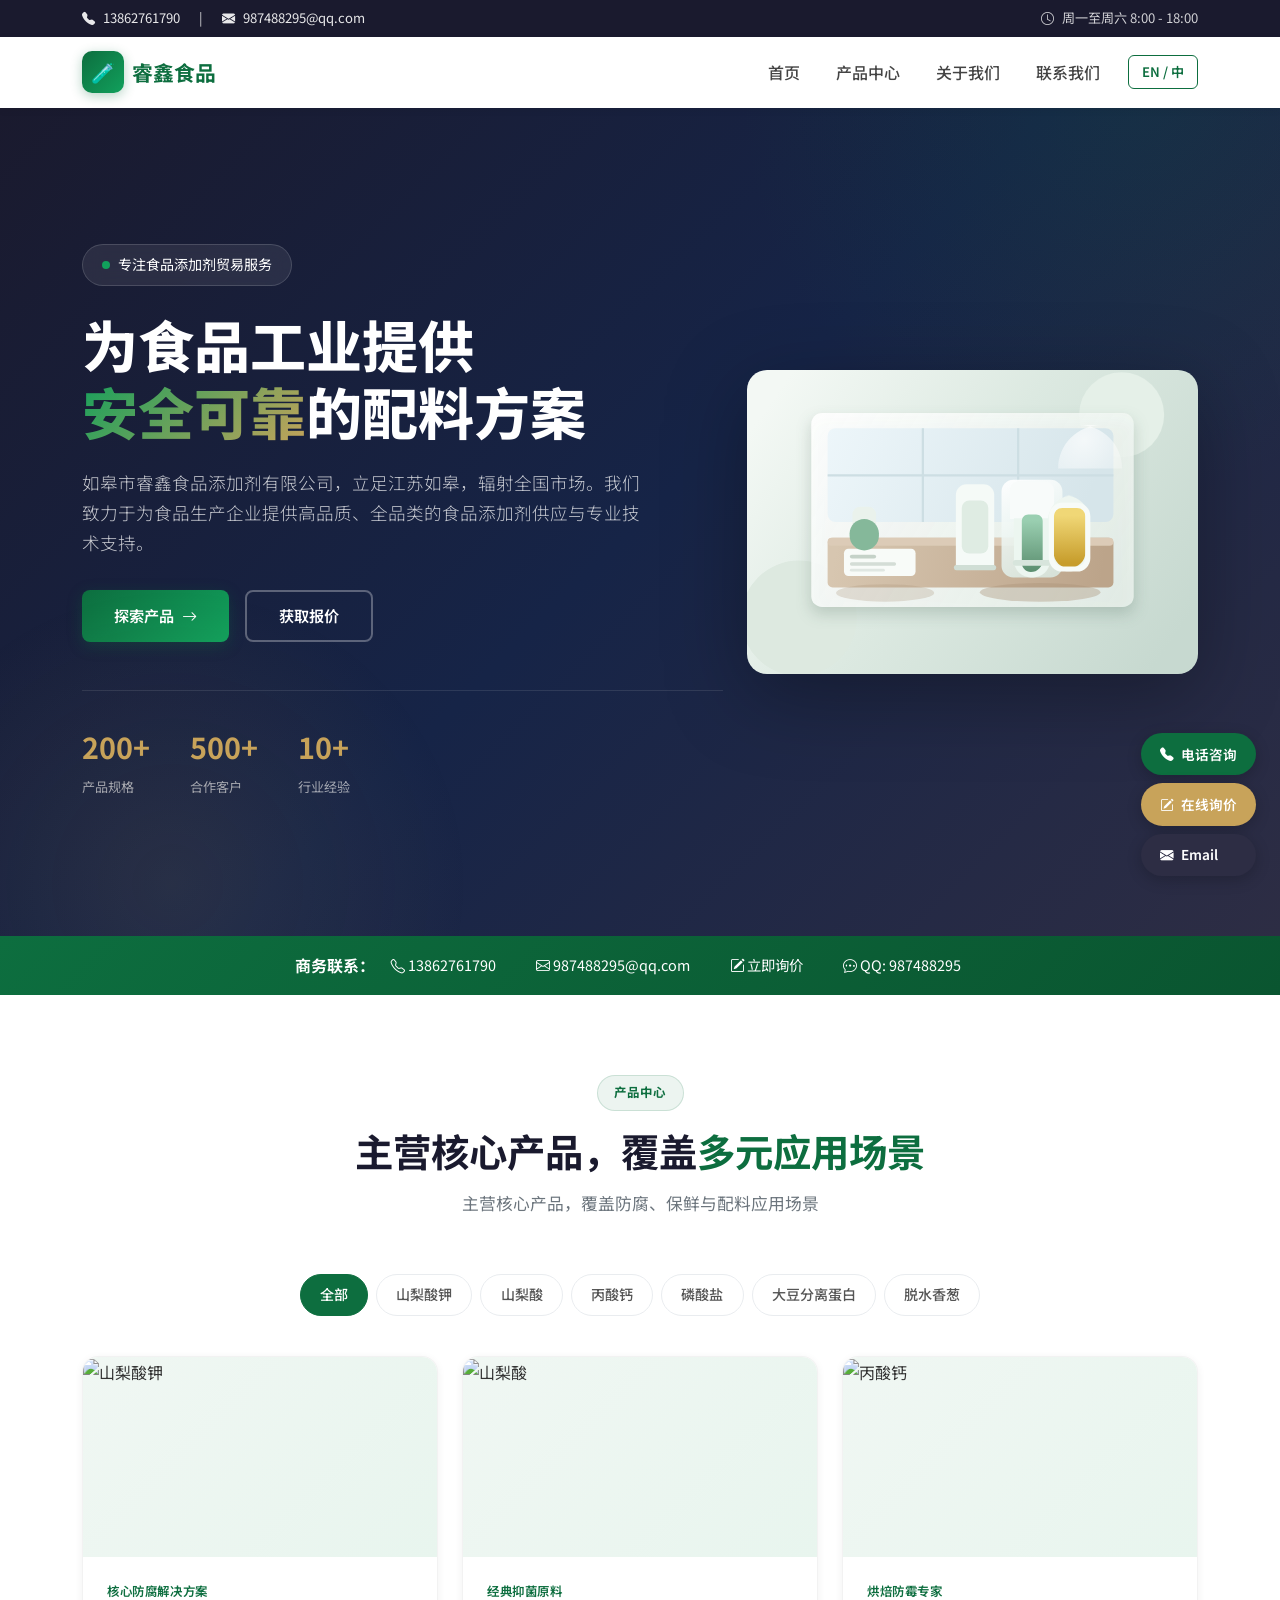
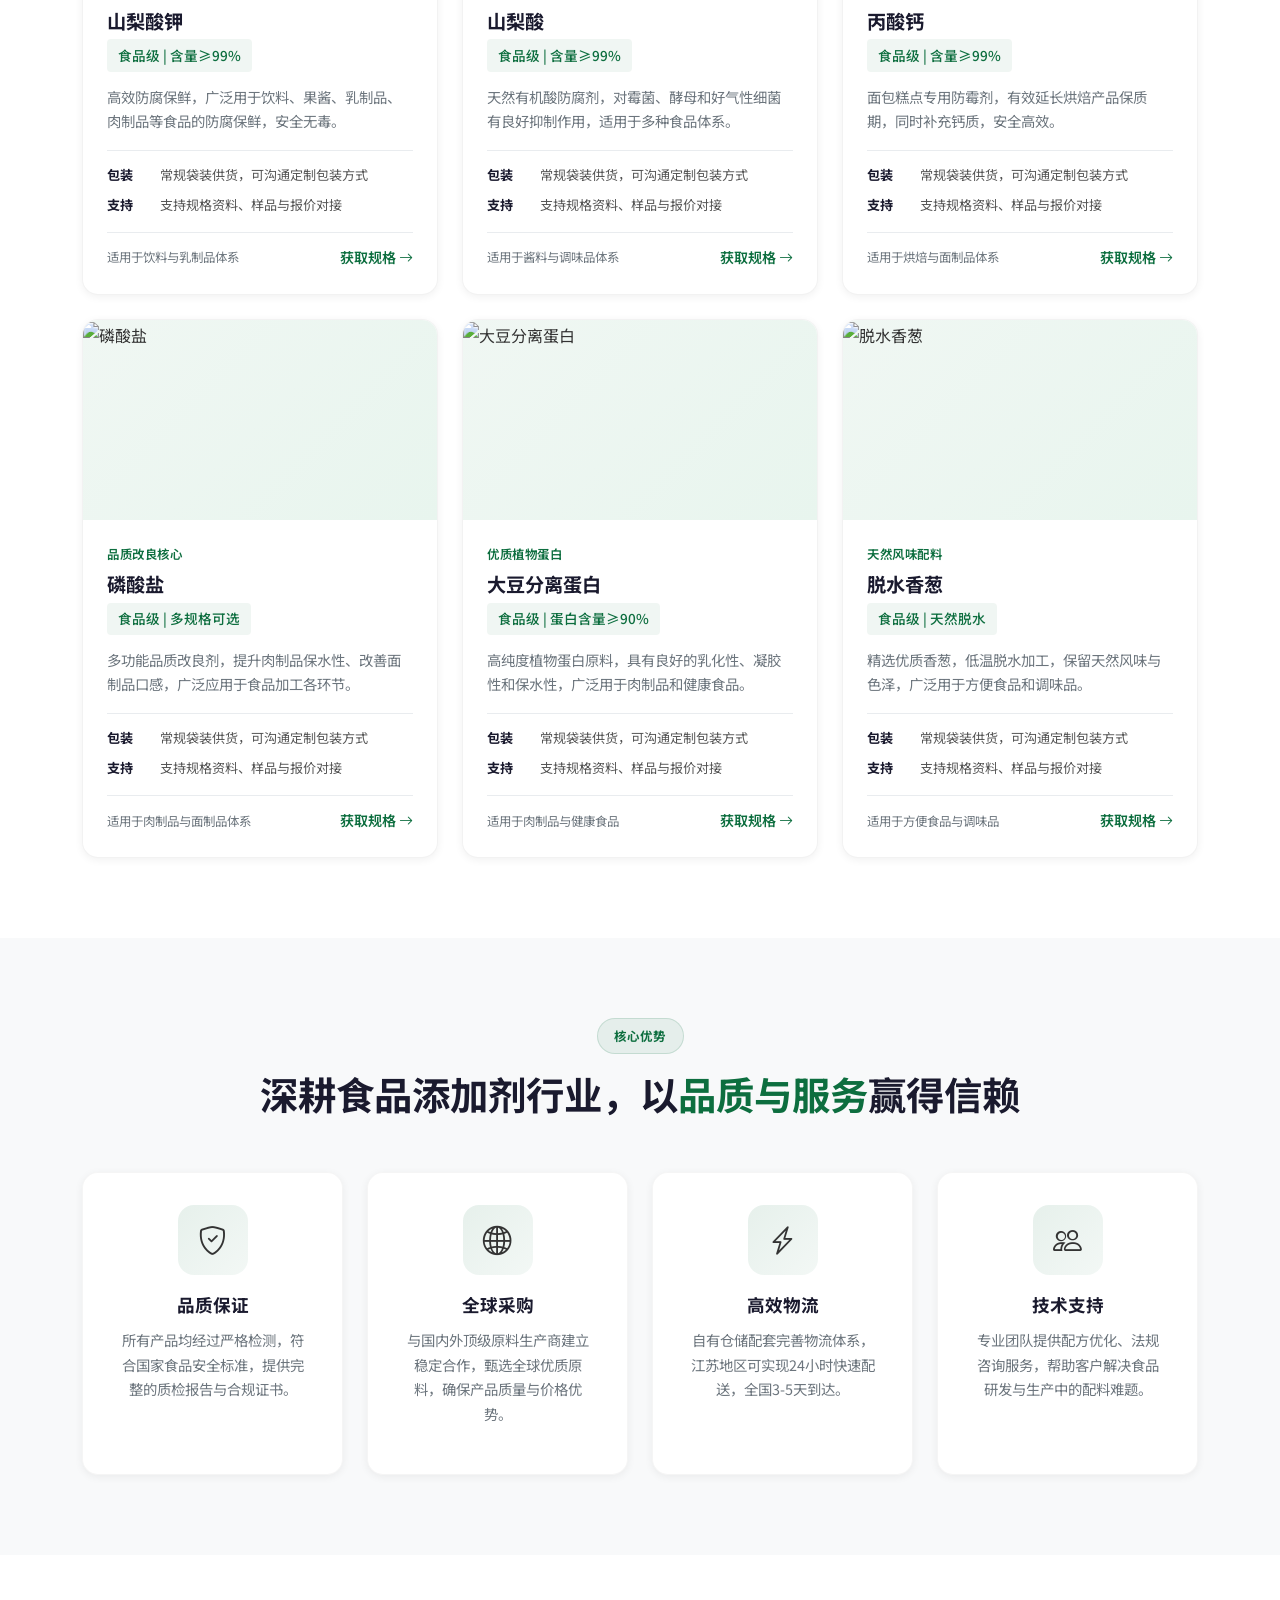
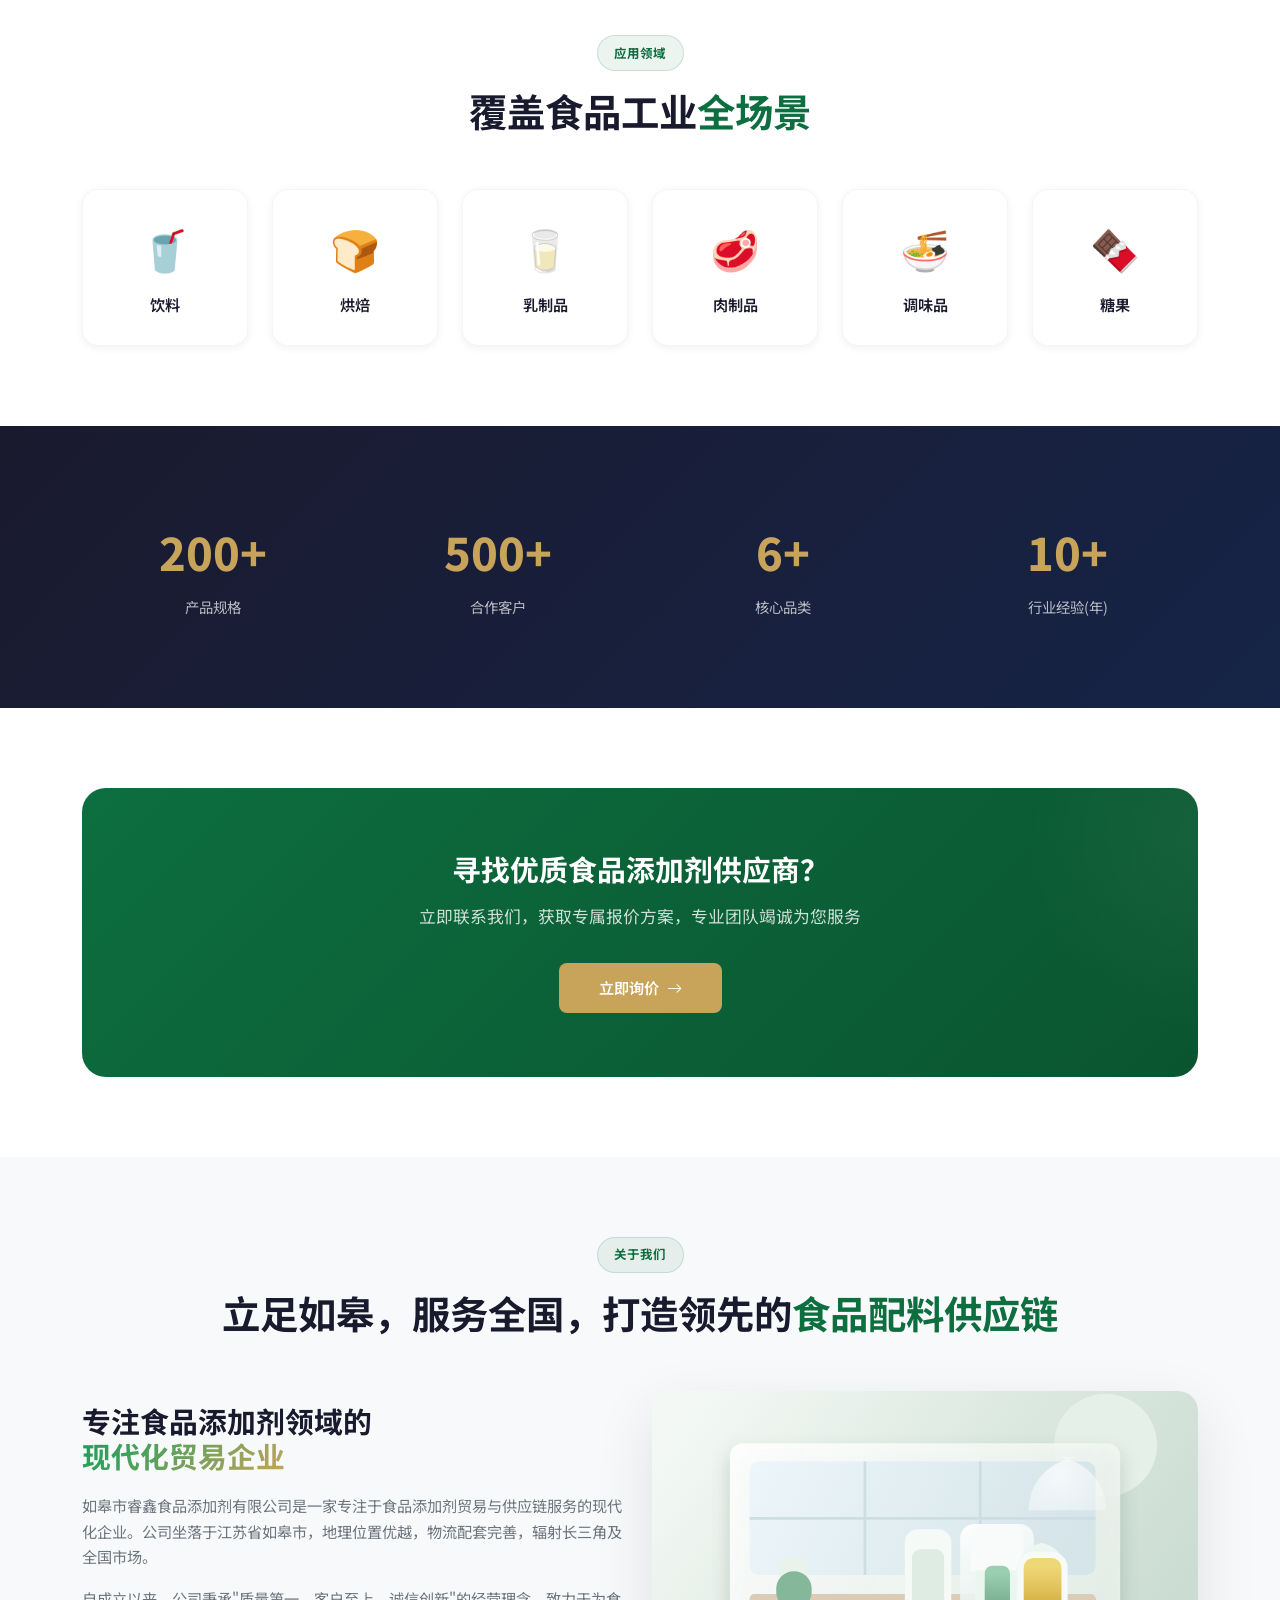
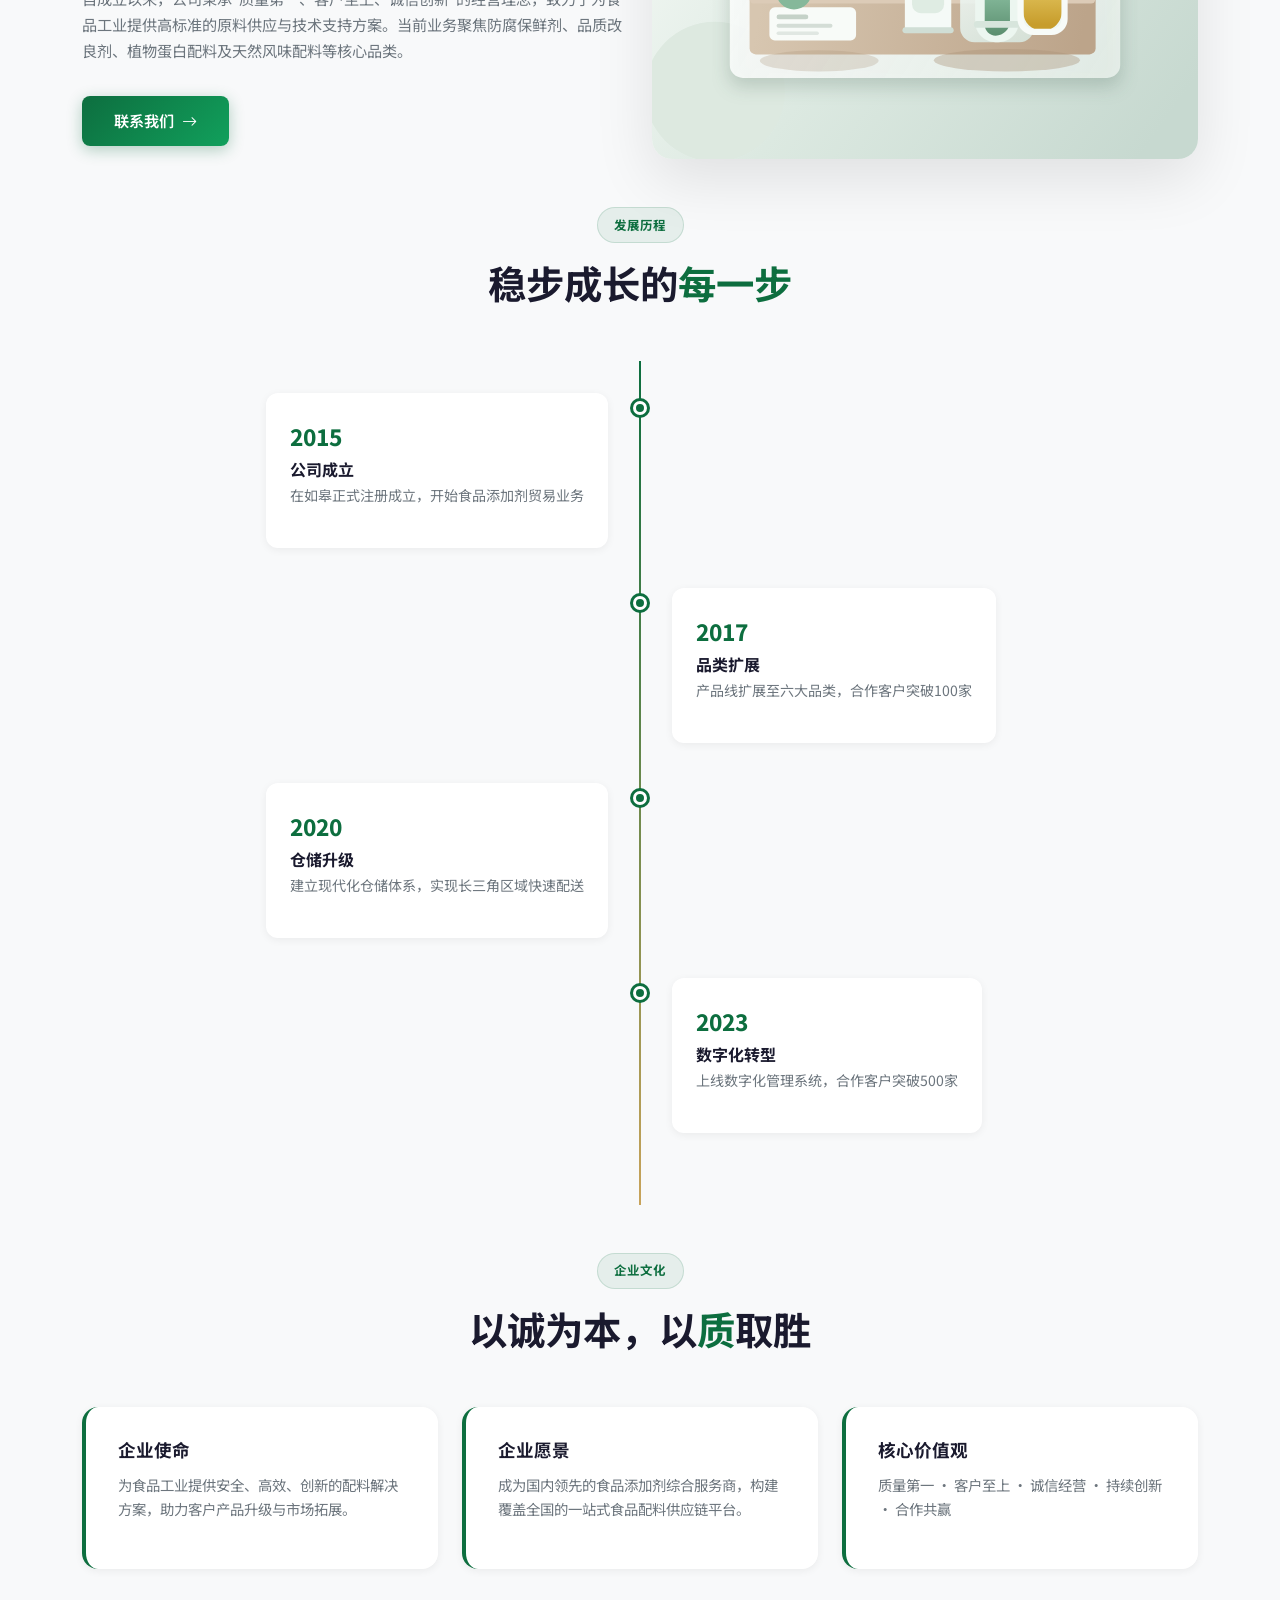
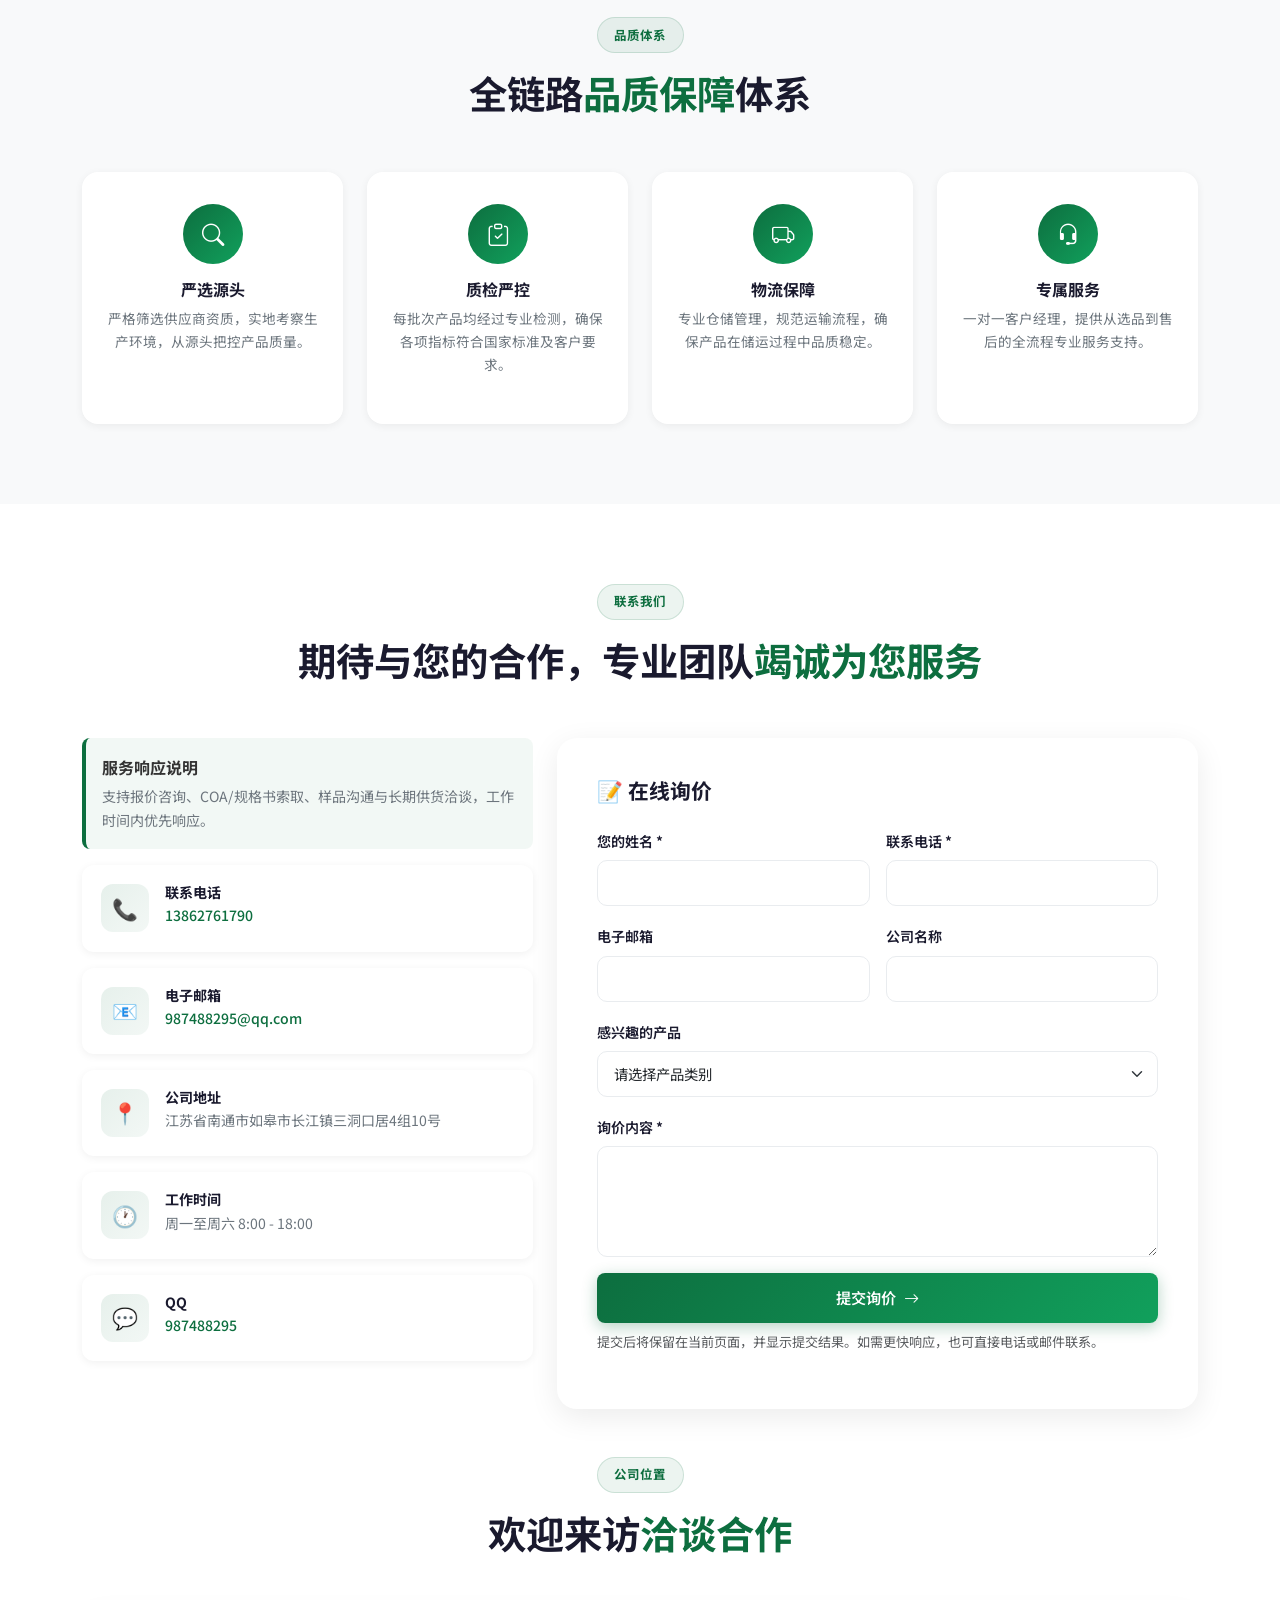
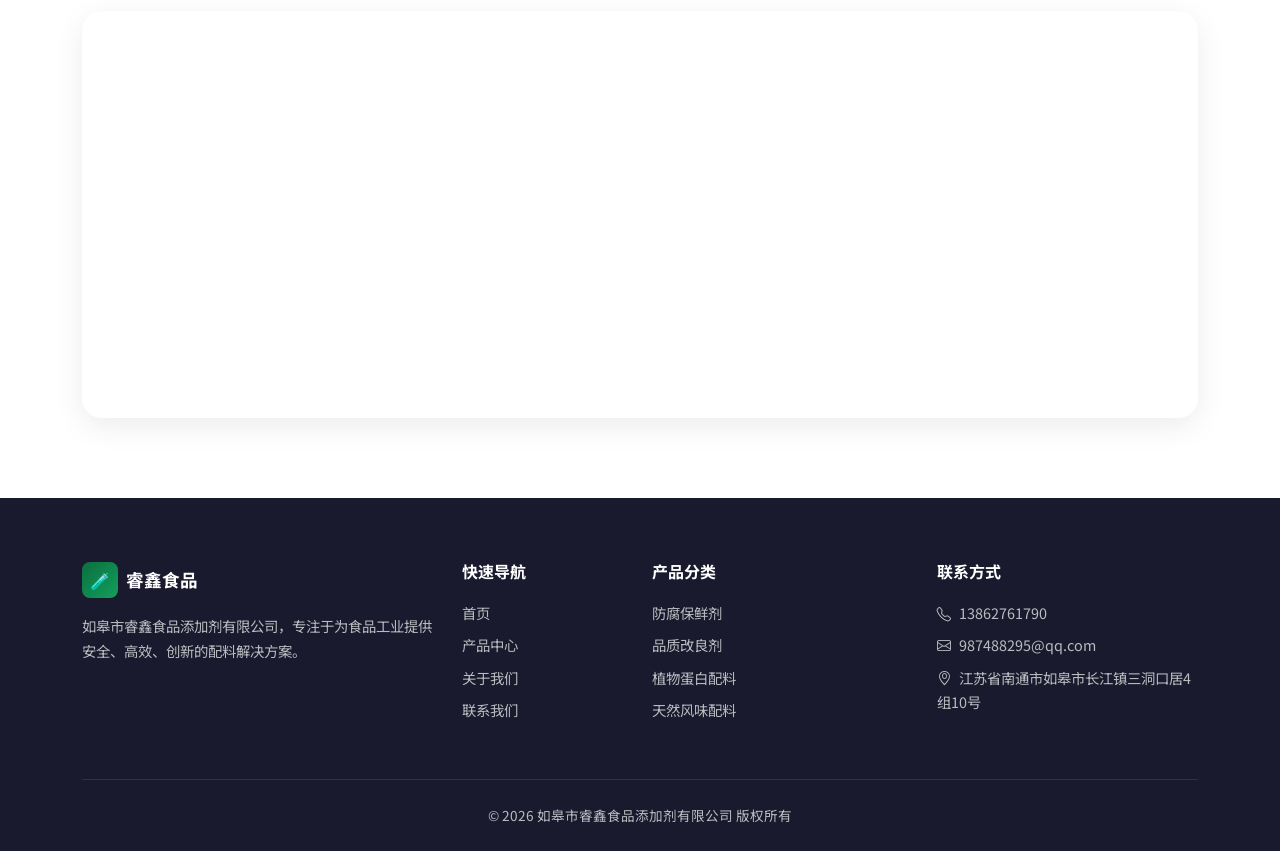
==== commit b5a25e0b: "feat: 用AI生成的真实拍照风格图片替换产品中心SVG图片 - 山梨酸钾：玻璃碗白色晶粒，大理石背景 - 山梨酸：白色陶瓷碗粉末，灰色石材背景 - 丙酸钙：白色粉末+面包场景，木质背景 - 磷酸盐" ====
--- a/index.html
+++ b/index.html
@@ -1083,7 +1083,7 @@
                 <div class="col-lg-4 col-md-6 product-item" data-category="potassium-sorbate" data-aos="fade-up">
                     <div class="product-card">
                         <div class="product-card-img">
-                            <img src="images/prod_potassium_sorbate.svg" alt="山梨酸钾">
+                            <img src="images/prod_potassium_sorbate.jpg" alt="山梨酸钾">
                         </div>
                         <div class="product-card-body">
                             <div class="product-tagline"><span class="t-zh">核心防腐解决方案</span><span class="t-en">Core Preservation Solution</span></div>
@@ -1106,7 +1106,7 @@
                 <div class="col-lg-4 col-md-6 product-item" data-category="sorbic-acid" data-aos="fade-up" data-aos-delay="100">
                     <div class="product-card">
                         <div class="product-card-img">
-                            <img src="images/prod_sorbic_acid.svg" alt="山梨酸">
+                            <img src="images/prod_sorbic_acid.jpg" alt="山梨酸">
                         </div>
                         <div class="product-card-body">
                             <div class="product-tagline"><span class="t-zh">经典抑菌原料</span><span class="t-en">Classic Antimicrobial Ingredient</span></div>
@@ -1129,7 +1129,7 @@
                 <div class="col-lg-4 col-md-6 product-item" data-category="calcium-propionate" data-aos="fade-up" data-aos-delay="200">
                     <div class="product-card">
                         <div class="product-card-img">
-                            <img src="images/prod_calcium_propionate.svg" alt="丙酸钙">
+                            <img src="images/prod_calcium_propionate.jpg" alt="丙酸钙">
                         </div>
                         <div class="product-card-body">
                             <div class="product-tagline"><span class="t-zh">烘焙防霉专家</span><span class="t-en">Bakery Anti-mold Expert</span></div>
@@ -1152,7 +1152,7 @@
                 <div class="col-lg-4 col-md-6 product-item" data-category="phosphate" data-aos="fade-up">
                     <div class="product-card">
                         <div class="product-card-img">
-                            <img src="images/prod_phosphate.svg" alt="磷酸盐">
+                            <img src="images/prod_phosphate.jpg" alt="磷酸盐">
                         </div>
                         <div class="product-card-body">
                             <div class="product-tagline"><span class="t-zh">品质改良核心</span><span class="t-en">Core Quality Improver</span></div>
@@ -1175,7 +1175,7 @@
                 <div class="col-lg-4 col-md-6 product-item" data-category="soy-protein" data-aos="fade-up" data-aos-delay="100">
                     <div class="product-card">
                         <div class="product-card-img">
-                            <img src="images/prod_soy_protein_isolate.svg" alt="大豆分离蛋白">
+                            <img src="images/prod_soy_protein_isolate.jpg" alt="大豆分离蛋白">
                         </div>
                         <div class="product-card-body">
                             <div class="product-tagline"><span class="t-zh">优质植物蛋白</span><span class="t-en">Premium Plant Protein</span></div>
@@ -1198,7 +1198,7 @@
                 <div class="col-lg-4 col-md-6 product-item" data-category="dehydrated-scallion" data-aos="fade-up" data-aos-delay="200">
                     <div class="product-card">
                         <div class="product-card-img">
-                            <img src="images/prod_dehydrated_scallion.svg" alt="脱水香葱">
+                            <img src="images/prod_dehydrated_scallion.jpg" alt="脱水香葱">
                         </div>
                         <div class="product-card-body">
                             <div class="product-tagline"><span class="t-zh">天然风味配料</span><span class="t-en">Natural Flavor Ingredient</span></div>
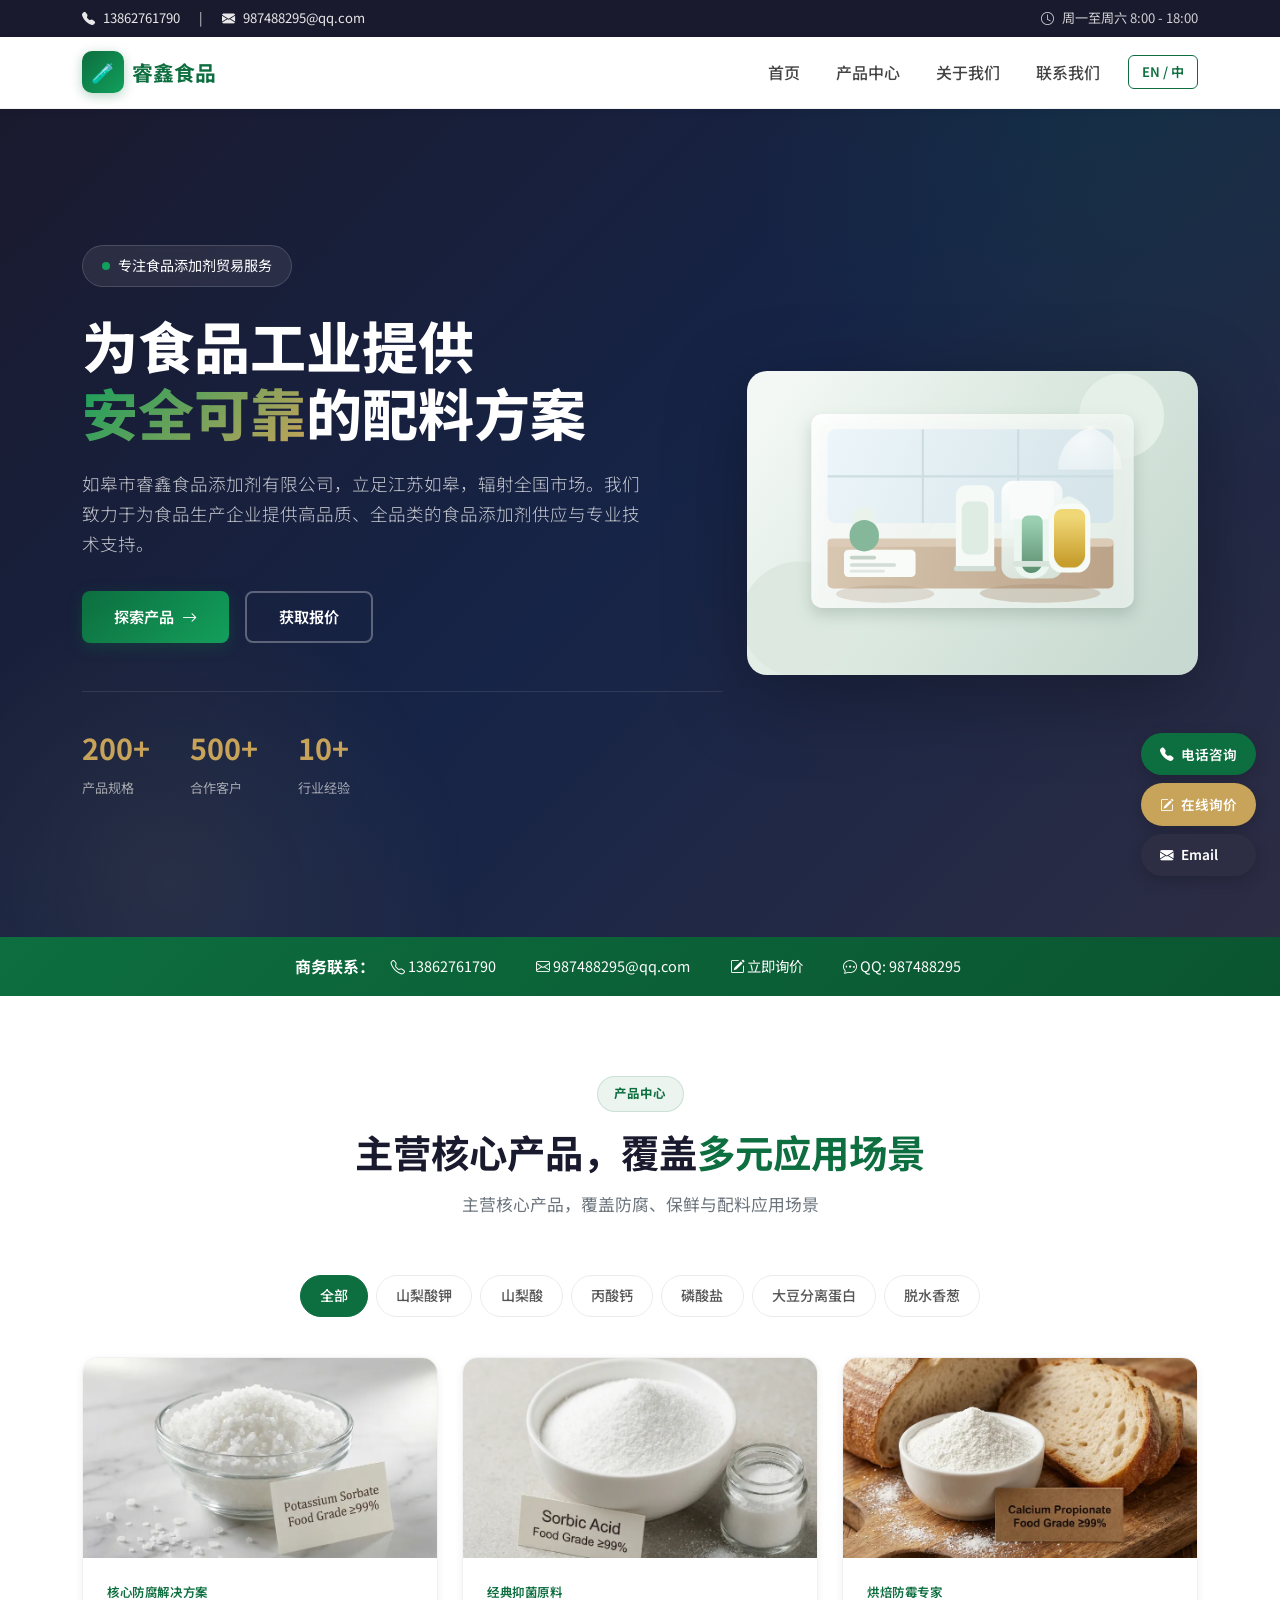
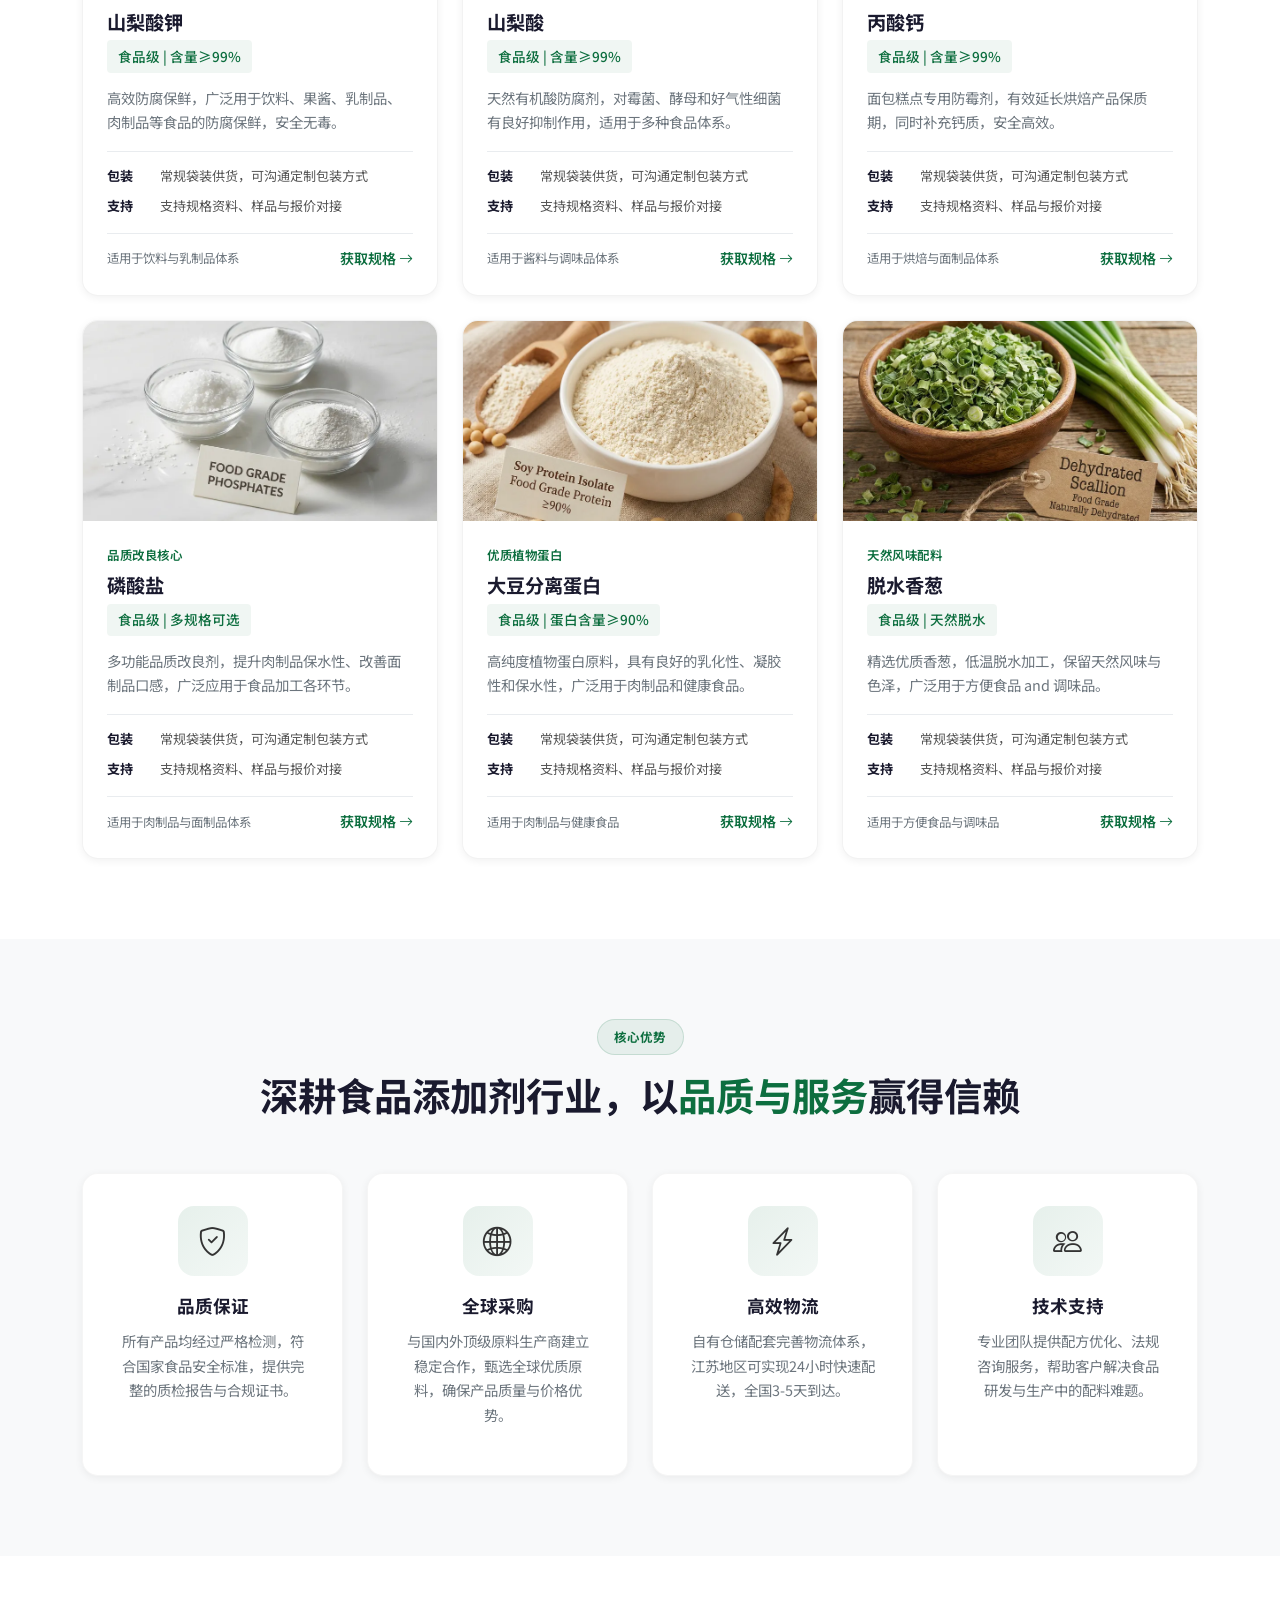
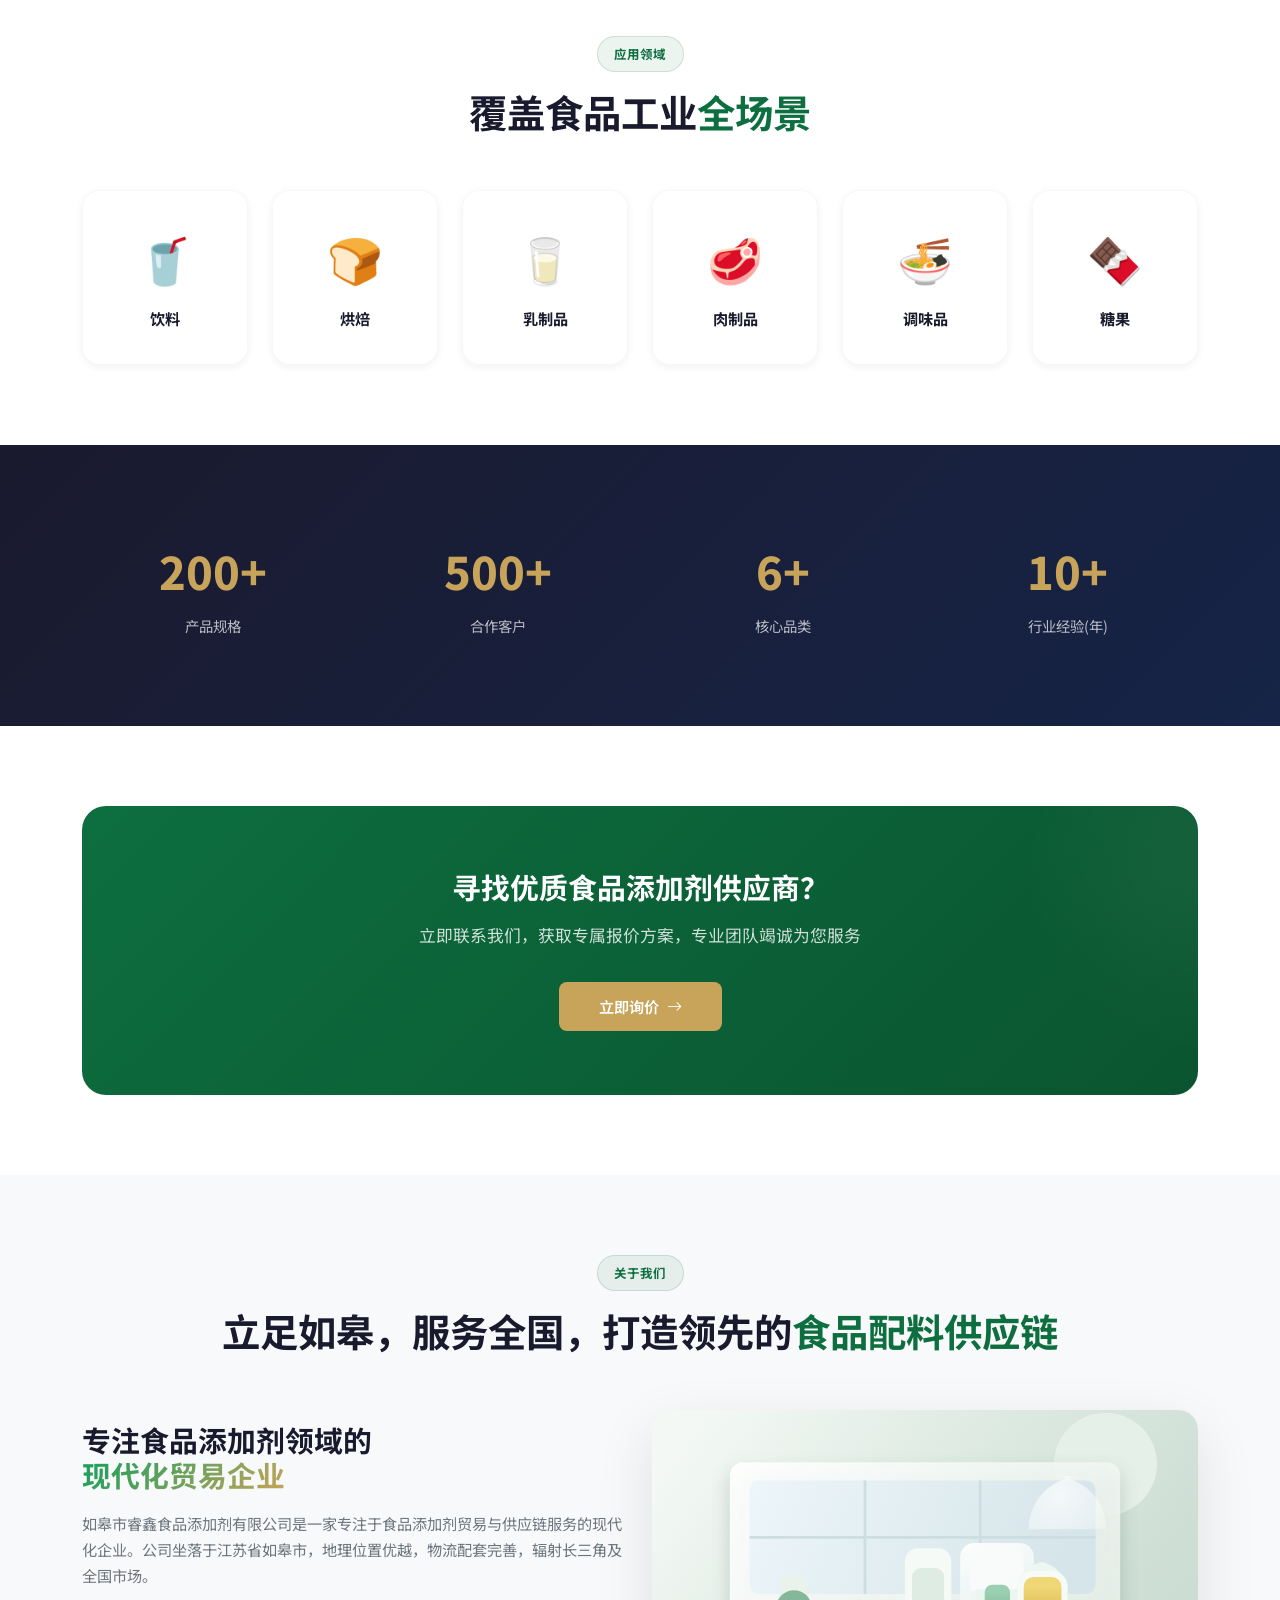
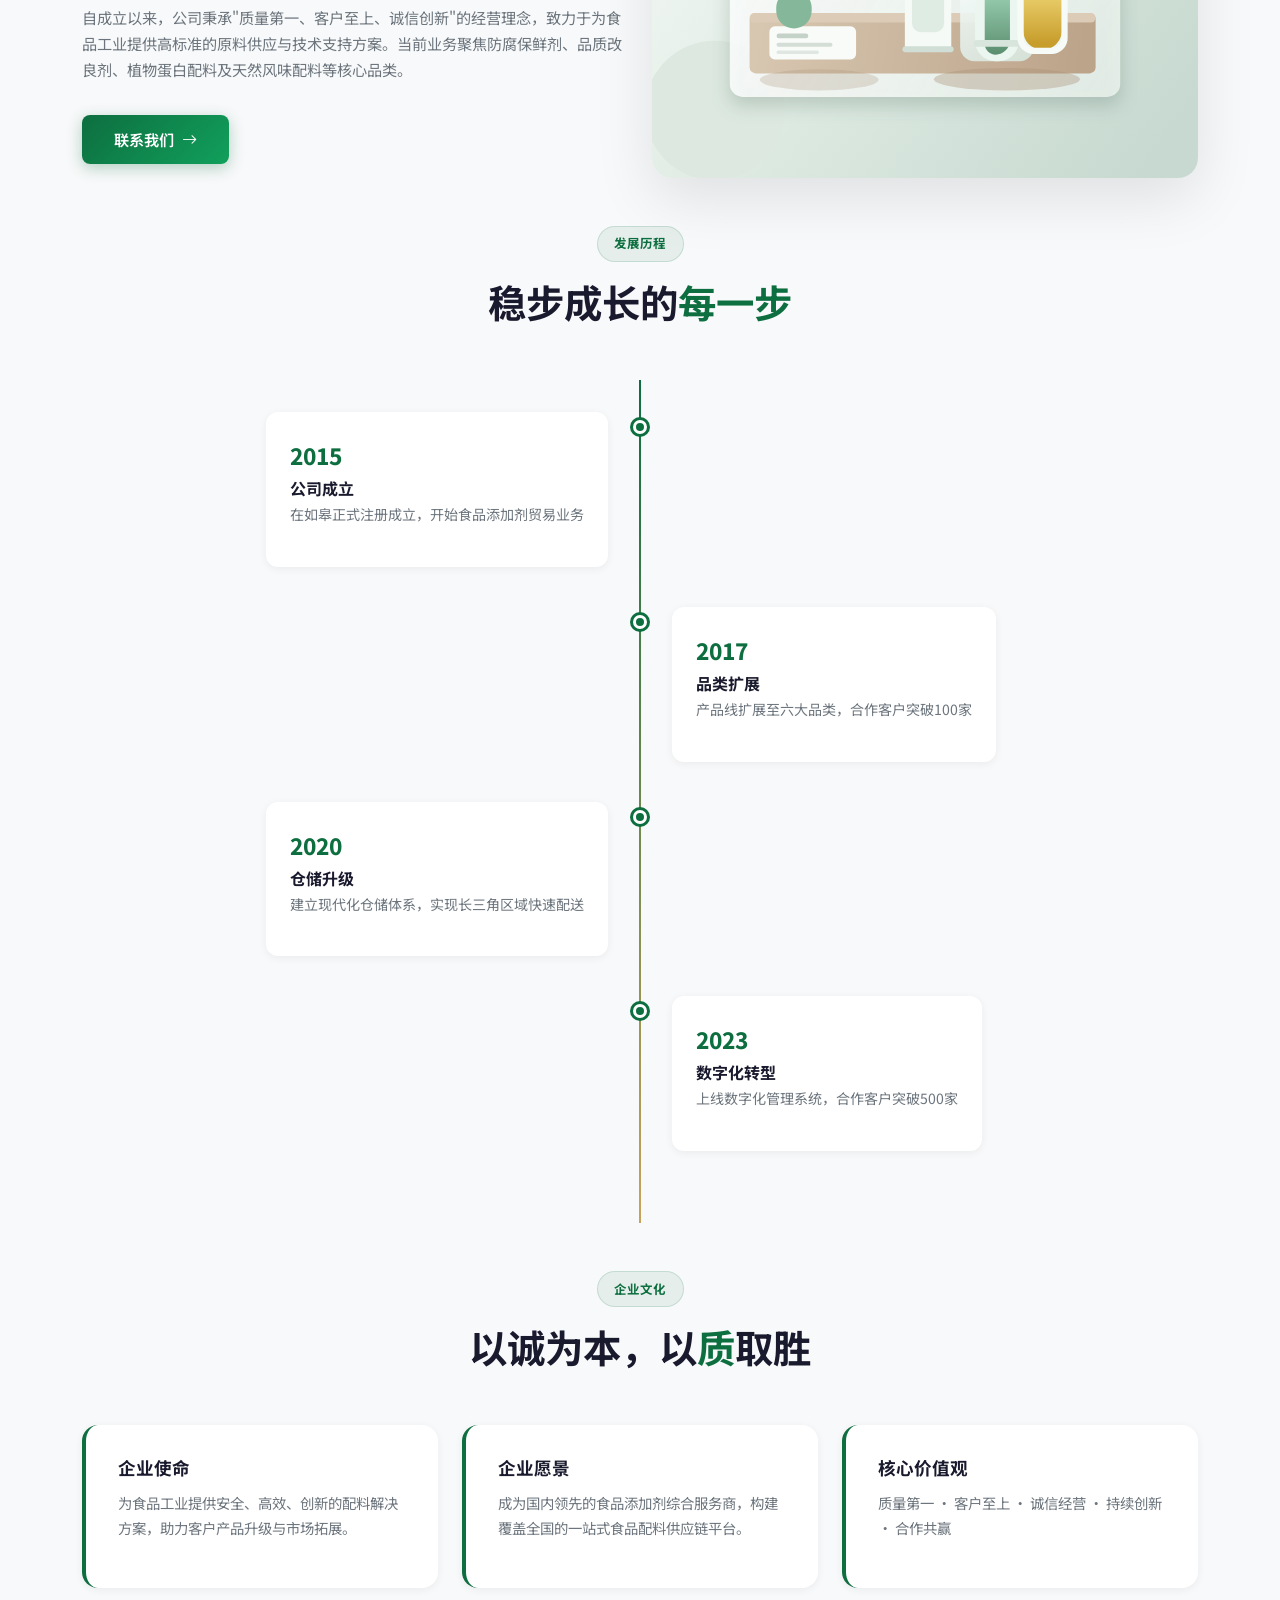
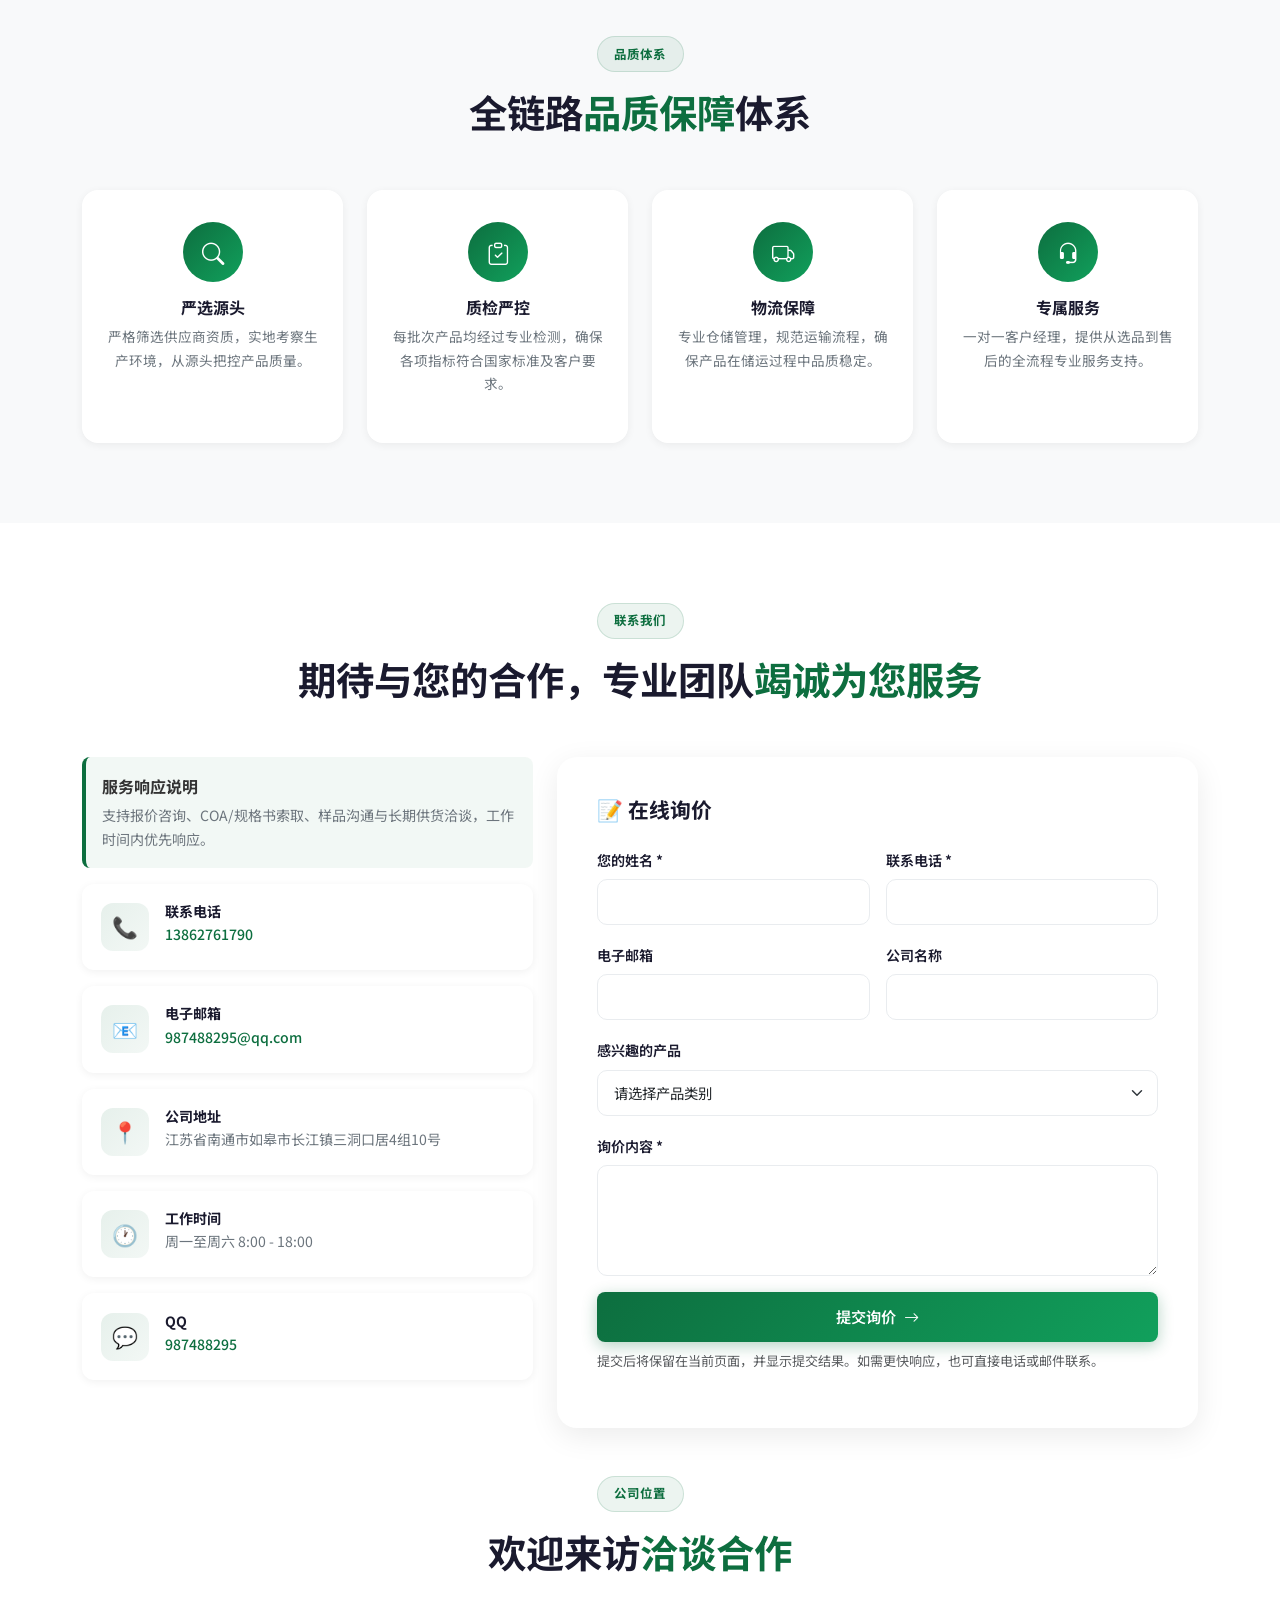
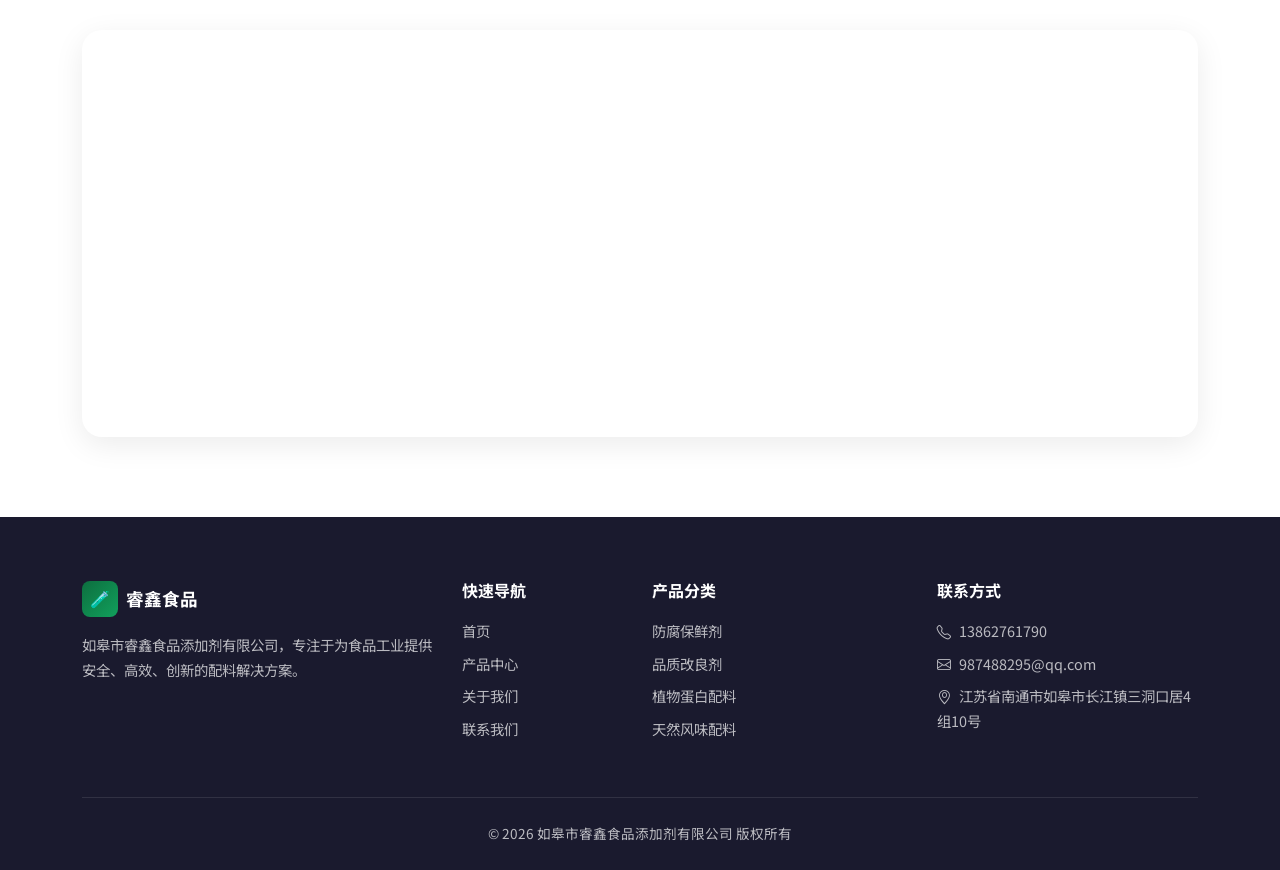
==== commit c4aed87b: "Perf & Design: Optimize image assets to WebP and upgrade visual layout with glassmorphism & specific" ====
--- a/index.html
+++ b/index.html
@@ -10,6 +10,29 @@
     <meta property="og:title" content="如皋市睿鑫食品添加剂有限公司 | 专业的防腐保鲜与食品配料供应商">
     <meta property="og:description" content="专注食品添加剂领域，为您提供防腐保鲜剂、品质改良剂、植物蛋白及天然风味配料等安全可靠的食品配料方案。">
     <meta property="og:image" content="images/og-image.svg">
+
+    <!-- JSON-LD Structured Data for SEO -->
+    <script type="application/ld+json">
+    {
+      "@context": "https://schema.org",
+      "@type": "LocalBusiness",
+      "name": "如皋市睿鑫食品添加剂有限公司",
+      "alternateName": "Rugao Ruixin Food Additives Co., Ltd.",
+      "image": "images/og-image.svg",
+      "telephone": "13862761790",
+      "email": "987488295@qq.com",
+      "address": {
+        "@type": "PostalAddress",
+        "streetAddress": "三洞口居4组10号",
+        "addressLocality": "如皋市",
+        "addressRegion": "江苏省",
+        "addressCountry": "CN"
+      },
+      "url": "https://ruixinfood.com",
+      "priceRange": "$$",
+      "description": "专业的食品添加剂与配料方案供应商，主营山梨酸钾、山梨酸、丙酸钙、磷酸盐、大豆分离蛋白及脱水香葱等优质防腐保鲜与食品添加原料。"
+    }
+    </script>
 
     <!-- Bootstrap 5 CSS -->
     <link href="https://cdn.jsdelivr.net/npm/bootstrap@5.3.3/dist/css/bootstrap.min.css" rel="stylesheet">
@@ -64,13 +87,18 @@
 
         /* ─── Navbar ─── */
         .navbar {
-            background: var(--white);
+            background: rgba(255, 255, 255, 0.75) !important;
+            backdrop-filter: blur(20px);
+            -webkit-backdrop-filter: blur(20px);
+            border-bottom: 1px solid rgba(0, 0, 0, 0.05);
             box-shadow: var(--shadow-sm);
             padding: 0.6rem 0;
             transition: var(--transition);
         }
         .navbar.scrolled {
+            background: rgba(255, 255, 255, 0.85) !important;
             box-shadow: var(--shadow-md);
+            border-bottom-color: rgba(13, 110, 63, 0.1);
         }
         .navbar-brand {
             font-weight: 700;
@@ -342,11 +370,12 @@
             box-shadow: var(--shadow-sm);
             transition: var(--transition);
             height: 100%;
-            border: 1px solid rgba(0,0,0,0.05);
+            border: 1.5px solid rgba(0,0,0,0.05);
         }
         .product-card:hover {
             transform: translateY(-8px);
-            box-shadow: var(--shadow-lg);
+            box-shadow: 0 20px 40px rgba(13, 110, 63, 0.12);
+            border-color: rgba(13, 110, 63, 0.25);
         }
         .product-card-img {
             height: 200px;
@@ -473,25 +502,32 @@
         }
         .app-item {
             text-align: center;
-            padding: 1.5rem 1rem;
-            background: #fff;
-            border-radius: 16px;
+            padding: 1.8rem 1rem;
+            background: rgba(255, 255, 255, 0.8);
+            border-radius: 18px;
             box-shadow: var(--shadow-sm);
             transition: var(--transition);
-            border: 1px solid rgba(0,0,0,0.04);
+            border: 1.5px solid rgba(0, 0, 0, 0.03);
+            backdrop-filter: blur(10px);
+            -webkit-backdrop-filter: blur(10px);
         }
         .app-item:hover {
-            transform: translateY(-5px);
-            box-shadow: var(--shadow-md);
-            border-color: var(--primary);
+            transform: translateY(-6px);
+            box-shadow: 0 12px 25px rgba(13, 110, 63, 0.08);
+            border-color: rgba(13, 110, 63, 0.35);
+            background: #fff;
         }
         .app-item .app-icon {
-            font-size: 2.5rem;
+            font-size: 2.8rem;
             margin-bottom: 0.8rem;
+            transition: transform 0.3s ease;
+        }
+        .app-item:hover .app-icon {
+            transform: scale(1.18) rotate(5deg);
         }
         .app-item h4 {
             font-size: 0.95rem;
-            font-weight: 600;
+            font-weight: 700;
             color: var(--dark);
         }
 
@@ -771,7 +807,8 @@
         }
         .form-control:focus, .form-select:focus {
             border-color: var(--primary);
-            box-shadow: 0 0 0 3px rgba(13,110,63,0.1);
+            box-shadow: 0 0 8px rgba(13, 110, 63, 0.25);
+            outline: none;
         }
         .form-label {
             font-size: 0.88rem;
@@ -1083,7 +1120,7 @@
                 <div class="col-lg-4 col-md-6 product-item" data-category="potassium-sorbate" data-aos="fade-up">
                     <div class="product-card">
                         <div class="product-card-img">
-                            <img src="images/prod_potassium_sorbate.jpg" alt="山梨酸钾">
+                            <img src="images/prod_potassium_sorbate.webp" alt="山梨酸钾">
                         </div>
                         <div class="product-card-body">
                             <div class="product-tagline"><span class="t-zh">核心防腐解决方案</span><span class="t-en">Core Preservation Solution</span></div>
@@ -1096,7 +1133,7 @@
                             </div>
                             <div class="product-card-footer">
                                 <span class="note"><span class="t-zh">适用于饮料与乳制品体系</span><span class="t-en">For beverage and dairy systems</span></span>
-                                <a href="#contact"><span class="t-zh">获取规格</span><span class="t-en">Get Specs</span> <i class="bi bi-arrow-right"></i></a>
+                                <a href="#" data-bs-toggle="modal" data-bs-target="#modal-potassium-sorbate"><span class="t-zh">获取规格</span><span class="t-en">Get Specs</span> <i class="bi bi-arrow-right"></i></a>
                             </div>
                         </div>
                     </div>
@@ -1106,7 +1143,7 @@
                 <div class="col-lg-4 col-md-6 product-item" data-category="sorbic-acid" data-aos="fade-up" data-aos-delay="100">
                     <div class="product-card">
                         <div class="product-card-img">
-                            <img src="images/prod_sorbic_acid.jpg" alt="山梨酸">
+                            <img src="images/prod_sorbic_acid.webp" alt="山梨酸">
                         </div>
                         <div class="product-card-body">
                             <div class="product-tagline"><span class="t-zh">经典抑菌原料</span><span class="t-en">Classic Antimicrobial Ingredient</span></div>
@@ -1119,7 +1156,7 @@
                             </div>
                             <div class="product-card-footer">
                                 <span class="note"><span class="t-zh">适用于酱料与调味品体系</span><span class="t-en">For sauces and condiment systems</span></span>
-                                <a href="#contact"><span class="t-zh">获取规格</span><span class="t-en">Get Specs</span> <i class="bi bi-arrow-right"></i></a>
+                                <a href="#" data-bs-toggle="modal" data-bs-target="#modal-sorbic-acid"><span class="t-zh">获取规格</span><span class="t-en">Get Specs</span> <i class="bi bi-arrow-right"></i></a>
                             </div>
                         </div>
                     </div>
@@ -1129,7 +1166,7 @@
                 <div class="col-lg-4 col-md-6 product-item" data-category="calcium-propionate" data-aos="fade-up" data-aos-delay="200">
                     <div class="product-card">
                         <div class="product-card-img">
-                            <img src="images/prod_calcium_propionate.jpg" alt="丙酸钙">
+                            <img src="images/prod_calcium_propionate.webp" alt="丙酸钙">
                         </div>
                         <div class="product-card-body">
                             <div class="product-tagline"><span class="t-zh">烘焙防霉专家</span><span class="t-en">Bakery Anti-mold Expert</span></div>
@@ -1142,7 +1179,7 @@
                             </div>
                             <div class="product-card-footer">
                                 <span class="note"><span class="t-zh">适用于烘焙与面制品体系</span><span class="t-en">For bakery and flour-based systems</span></span>
-                                <a href="#contact"><span class="t-zh">获取规格</span><span class="t-en">Get Specs</span> <i class="bi bi-arrow-right"></i></a>
+                                <a href="#" data-bs-toggle="modal" data-bs-target="#modal-calcium-propionate"><span class="t-zh">获取规格</span><span class="t-en">Get Specs</span> <i class="bi bi-arrow-right"></i></a>
                             </div>
                         </div>
                     </div>
@@ -1152,7 +1189,7 @@
                 <div class="col-lg-4 col-md-6 product-item" data-category="phosphate" data-aos="fade-up">
                     <div class="product-card">
                         <div class="product-card-img">
-                            <img src="images/prod_phosphate.jpg" alt="磷酸盐">
+                            <img src="images/prod_phosphate.webp" alt="磷酸盐">
                         </div>
                         <div class="product-card-body">
                             <div class="product-tagline"><span class="t-zh">品质改良核心</span><span class="t-en">Core Quality Improver</span></div>
@@ -1165,7 +1202,7 @@
                             </div>
                             <div class="product-card-footer">
                                 <span class="note"><span class="t-zh">适用于肉制品与面制品体系</span><span class="t-en">For meat and flour-based systems</span></span>
-                                <a href="#contact"><span class="t-zh">获取规格</span><span class="t-en">Get Specs</span> <i class="bi bi-arrow-right"></i></a>
+                                <a href="#" data-bs-toggle="modal" data-bs-target="#modal-phosphate"><span class="t-zh">获取规格</span><span class="t-en">Get Specs</span> <i class="bi bi-arrow-right"></i></a>
                             </div>
                         </div>
                     </div>
@@ -1175,7 +1212,7 @@
                 <div class="col-lg-4 col-md-6 product-item" data-category="soy-protein" data-aos="fade-up" data-aos-delay="100">
                     <div class="product-card">
                         <div class="product-card-img">
-                            <img src="images/prod_soy_protein_isolate.jpg" alt="大豆分离蛋白">
+                            <img src="images/prod_soy_protein_isolate.webp" alt="大豆分离蛋白">
                         </div>
                         <div class="product-card-body">
                             <div class="product-tagline"><span class="t-zh">优质植物蛋白</span><span class="t-en">Premium Plant Protein</span></div>
@@ -1188,7 +1225,7 @@
                             </div>
                             <div class="product-card-footer">
                                 <span class="note"><span class="t-zh">适用于肉制品与健康食品</span><span class="t-en">For meat products and health foods</span></span>
-                                <a href="#contact"><span class="t-zh">获取规格</span><span class="t-en">Get Specs</span> <i class="bi bi-arrow-right"></i></a>
+                                <a href="#" data-bs-toggle="modal" data-bs-target="#modal-soy-protein"><span class="t-zh">获取规格</span><span class="t-en">Get Specs</span> <i class="bi bi-arrow-right"></i></a>
                             </div>
                         </div>
                     </div>
@@ -1198,20 +1235,20 @@
                 <div class="col-lg-4 col-md-6 product-item" data-category="dehydrated-scallion" data-aos="fade-up" data-aos-delay="200">
                     <div class="product-card">
                         <div class="product-card-img">
-                            <img src="images/prod_dehydrated_scallion.jpg" alt="脱水香葱">
+                            <img src="images/prod_dehydrated_scallion.webp" alt="脱水香葱">
                         </div>
                         <div class="product-card-body">
                             <div class="product-tagline"><span class="t-zh">天然风味配料</span><span class="t-en">Natural Flavor Ingredient</span></div>
                             <h3><span class="t-zh">脱水香葱</span><span class="t-en">Dehydrated Scallion</span></h3>
                             <span class="product-spec"><span class="t-zh">食品级 | 天然脱水</span><span class="t-en">Food Grade | Naturally Dehydrated</span></span>
-                            <p><span class="t-zh">精选优质香葱，低温脱水加工，保留天然风味与色泽，广泛用于方便食品和调味品。</span><span class="t-en">Selected premium scallions, low-temperature dehydrated to preserve natural flavor and color.</span></p>
+                            <p><span class="t-zh">精选优质香葱，低温脱水加工，保留天然风味与色泽，广泛用于方便食品 and 调味品。</span><span class="t-en">Selected premium scallions, low-temperature dehydrated to preserve natural flavor and color.</span></p>
                             <div class="product-facts">
                                 <div class="product-fact"><strong><span class="t-zh">包装</span><span class="t-en">Pack</span></strong><span class="t-zh">常规袋装供货，可沟通定制包装方式</span><span class="t-en">Standard bagged supply with packaging options on request</span></div>
                                 <div class="product-fact"><strong><span class="t-zh">支持</span><span class="t-en">Support</span></strong><span class="t-zh">支持规格资料、样品与报价对接</span><span class="t-en">Documentation, samples, and quotation support available</span></div>
                             </div>
                             <div class="product-card-footer">
                                 <span class="note"><span class="t-zh">适用于方便食品与调味品</span><span class="t-en">For instant foods and condiments</span></span>
-                                <a href="#contact"><span class="t-zh">获取规格</span><span class="t-en">Get Specs</span> <i class="bi bi-arrow-right"></i></a>
+                                <a href="#" data-bs-toggle="modal" data-bs-target="#modal-dehydrated-scallion"><span class="t-zh">获取规格</span><span class="t-en">Get Specs</span> <i class="bi bi-arrow-right"></i></a>
                             </div>
                         </div>
                     </div>
@@ -1860,10 +1897,400 @@
             setTimeout(() => toast.classList.remove('show'), 3500);
         }
 
+        // Pre-fill contact form message when clicking "Inquire Now" inside a modal
+        function inquireProduct(productZh, productEn) {
+            const isEn = document.documentElement.classList.contains('lang-en');
+            const messageInput = document.getElementById('message');
+            if (messageInput) {
+                messageInput.value = isEn 
+                    ? `Hello, I would like to inquire about ${productEn} specifications, samples, and latest pricing.`
+                    : `您好，我想咨询【${productZh}】的产品规格、样品及最新报价。`;
+            }
+            // Close all modals
+            const modals = document.querySelectorAll('.modal');
+            modals.forEach(m => {
+                const instance = bootstrap.Modal.getInstance(m);
+                if (instance) instance.hide();
+            });
+            // Smooth scroll to contact
+            setTimeout(() => {
+                const contactSection = document.getElementById('contact');
+                if (contactSection) {
+                    window.scrollTo({
+                        top: contactSection.offsetTop - 80,
+                        behavior: 'smooth'
+                    });
+                }
+            }, 300);
+        }
+
         // Fade in animation
         const style = document.createElement('style');
         style.textContent = `@keyframes fadeInUp { from { opacity: 0; transform: translateY(20px); } to { opacity: 1; transform: translateY(0); } }`;
         document.head.appendChild(style);
     </script>
+
+    <!-- Product Specification Modals -->
+    <!-- 1. 山梨酸钾 -->
+    <div class="modal fade" id="modal-potassium-sorbate" tabindex="-1" aria-hidden="true">
+        <div class="modal-dialog modal-dialog-centered modal-lg">
+            <div class="modal-content border-0 rounded-4 shadow-lg">
+                <div class="modal-header border-bottom-0 bg-light rounded-top-4 py-3 px-4">
+                    <h5 class="modal-title fw-bold text-dark">
+                        <span class="t-zh">🧪 山梨酸钾 规格说明书</span>
+                        <span class="t-en">🧪 Potassium Sorbate Specifications</span>
+                    </h5>
+                    <button type="button" class="btn-close" data-bs-dismiss="modal" aria-label="Close"></button>
+                </div>
+                <div class="modal-body p-4">
+                    <div class="table-responsive">
+                        <table class="table table-bordered table-striped align-middle">
+                            <thead class="table-dark">
+                                <tr>
+                                    <th width="40%"><span class="t-zh">分析项目</span><span class="t-en">Test Item</span></th>
+                                    <th><span class="t-zh">标准指标</span><span class="t-en">Specification Limits</span></th>
+                                </tr>
+                            </thead>
+                            <tbody>
+                                <tr>
+                                    <td><strong><span class="t-zh">外观与性状</span><span class="t-en">Appearance</span></strong></td>
+                                    <td><span class="t-zh">类白色至白色粉末或颗粒</span><span class="t-en">White to off-white granular or crystalline powder</span></td>
+                                </tr>
+                                <tr>
+                                    <td><strong><span class="t-zh">含量（以干基计）</span><span class="t-en">Assay (on dry basis)</span></strong></td>
+                                    <td>99.0% - 101.0%</td>
+                                </tr>
+                                <tr>
+                                    <td><strong><span class="t-zh">干燥失重</span><span class="t-en">Loss on Drying</span></strong></td>
+                                    <td>≤ 1.0%</td>
+                                </tr>
+                                <tr>
+                                    <td><strong><span class="t-zh">酸碱度 (pH)</span><span class="t-en">pH Value</span></strong></td>
+                                    <td>7.0 - 9.0</td>
+                                </tr>
+                                <tr>
+                                    <td><strong><span class="t-zh">重金属 (以 Pb 计)</span><span class="t-en">Heavy Metals (as Pb)</span></strong></td>
+                                    <td>≤ 10 ppm</td>
+                                </tr>
+                                <tr>
+                                    <td><strong><span class="t-zh">保质期</span><span class="t-en">Shelf Life</span></strong></td>
+                                    <td>24 <span class="t-zh">个月</span><span class="t-en">Months</span></td>
+                                </tr>
+                                <tr>
+                                    <td><strong><span class="t-zh">执行标准</span><span class="t-en">Standards</span></strong></td>
+                                    <td>GB 1886.39 / FCC V</td>
+                                </tr>
+                            </tbody>
+                        </table>
+                    </div>
+                </div>
+                <div class="modal-footer border-top-0 p-3 bg-light rounded-bottom-4">
+                    <button type="button" class="btn btn-secondary rounded-3" data-bs-dismiss="modal"><span class="t-zh">关闭</span><span class="t-en">Close</span></button>
+                    <button type="button" class="btn btn-success rounded-3 px-4" onclick="inquireProduct('山梨酸钾', 'Potassium Sorbate')"><span class="t-zh">立即询价</span><span class="t-en">Inquire Now</span></button>
+                </div>
+            </div>
+        </div>
+    </div>
+
+    <!-- 2. 山梨酸 -->
+    <div class="modal fade" id="modal-sorbic-acid" tabindex="-1" aria-hidden="true">
+        <div class="modal-dialog modal-dialog-centered modal-lg">
+            <div class="modal-content border-0 rounded-4 shadow-lg">
+                <div class="modal-header border-bottom-0 bg-light rounded-top-4 py-3 px-4">
+                    <h5 class="modal-title fw-bold text-dark">
+                        <span class="t-zh">🧪 山梨酸 规格说明书</span>
+                        <span class="t-en">🧪 Sorbic Acid Specifications</span>
+                    </h5>
+                    <button type="button" class="btn-close" data-bs-dismiss="modal" aria-label="Close"></button>
+                </div>
+                <div class="modal-body p-4">
+                    <div class="table-responsive">
+                        <table class="table table-bordered table-striped align-middle">
+                            <thead class="table-dark">
+                                <tr>
+                                    <th width="40%"><span class="t-zh">分析项目</span><span class="t-en">Test Item</span></th>
+                                    <th><span class="t-zh">标准指标</span><span class="t-en">Specification Limits</span></th>
+                                </tr>
+                            </thead>
+                            <tbody>
+                                <tr>
+                                    <td><strong><span class="t-zh">外观与性状</span><span class="t-en">Appearance</span></strong></td>
+                                    <td><span class="t-zh">无色结晶或白色结晶性粉末</span><span class="t-en">Colorless crystalline or white crystalline powder</span></td>
+                                </tr>
+                                <tr>
+                                    <td><strong><span class="t-zh">含量（以干基计）</span><span class="t-en">Assay (on dry basis)</span></strong></td>
+                                    <td>99.0% - 101.0%</td>
+                                </tr>
+                                <tr>
+                                    <td><strong><span class="t-zh">熔点范围</span><span class="t-en">Melting Range</span></strong></td>
+                                    <td>132.0℃ - 135.0℃</td>
+                                </tr>
+                                <tr>
+                                    <td><strong><span class="t-zh">干燥失重</span><span class="t-en">Loss on Drying</span></strong></td>
+                                    <td>≤ 0.5%</td>
+                                </tr>
+                                <tr>
+                                    <td><strong><span class="t-zh">灼烧残渣</span><span class="t-en">Residue on Ignition</span></strong></td>
+                                    <td>≤ 0.2%</td>
+                                </tr>
+                                <tr>
+                                    <td><strong><span class="t-zh">保质期</span><span class="t-en">Shelf Life</span></strong></td>
+                                    <td>24 <span class="t-zh">个月</span><span class="t-en">Months</span></td>
+                                </tr>
+                                <tr>
+                                    <td><strong><span class="t-zh">执行标准</span><span class="t-en">Standards</span></strong></td>
+                                    <td>GB 1886.190 / FCC V</td>
+                                </tr>
+                            </tbody>
+                        </table>
+                    </div>
+                </div>
+                <div class="modal-footer border-top-0 p-3 bg-light rounded-bottom-4">
+                    <button type="button" class="btn btn-secondary rounded-3" data-bs-dismiss="modal"><span class="t-zh">关闭</span><span class="t-en">Close</span></button>
+                    <button type="button" class="btn btn-success rounded-3 px-4" onclick="inquireProduct('山梨酸', 'Sorbic Acid')"><span class="t-zh">立即询价</span><span class="t-en">Inquire Now</span></button>
+                </div>
+            </div>
+        </div>
+    </div>
+
+    <!-- 3. 丙酸钙 -->
+    <div class="modal fade" id="modal-calcium-propionate" tabindex="-1" aria-hidden="true">
+        <div class="modal-dialog modal-dialog-centered modal-lg">
+            <div class="modal-content border-0 rounded-4 shadow-lg">
+                <div class="modal-header border-bottom-0 bg-light rounded-top-4 py-3 px-4">
+                    <h5 class="modal-title fw-bold text-dark">
+                        <span class="t-zh">烘焙防霉专家 | 丙酸钙规格</span>
+                        <span class="t-en">Bakery Preservative | Calcium Propionate Specs</span>
+                    </h5>
+                    <button type="button" class="btn-close" data-bs-dismiss="modal" aria-label="Close"></button>
+                </div>
+                <div class="modal-body p-4">
+                    <div class="table-responsive">
+                        <table class="table table-bordered table-striped align-middle">
+                            <thead class="table-dark">
+                                <tr>
+                                    <th width="40%"><span class="t-zh">分析项目</span><span class="t-en">Test Item</span></th>
+                                    <th><span class="t-zh">标准指标</span><span class="t-en">Specification Limits</span></th>
+                                </tr>
+                            </thead>
+                            <tbody>
+                                <tr>
+                                    <td><strong><span class="t-zh">外观与性状</span><span class="t-en">Appearance</span></strong></td>
+                                    <td><span class="t-zh">白色结晶性粉末或颗粒</span><span class="t-en">White crystalline powder or granular</span></td>
+                                </tr>
+                                <tr>
+                                    <td><strong><span class="t-zh">含量（以干基计）</span><span class="t-en">Assay (on dry basis)</span></strong></td>
+                                    <td>≥ 99.0%</td>
+                                </tr>
+                                <tr>
+                                    <td><strong><span class="t-zh">pH值 (10% 水溶液)</span><span class="t-en">pH Value (10% aq. sol.)</span></strong></td>
+                                    <td>7.0 - 9.0</td>
+                                </tr>
+                                <tr>
+                                    <td><strong><span class="t-zh">干燥失重</span><span class="t-en">Loss on Drying</span></strong></td>
+                                    <td>≤ 5.0%</td>
+                                </tr>
+                                <tr>
+                                    <td><strong><span class="t-zh">水不溶物</span><span class="t-en">Water Insolubles</span></strong></td>
+                                    <td>≤ 0.15%</td>
+                                </tr>
+                                <tr>
+                                    <td><strong><span class="t-zh">保质期</span><span class="t-en">Shelf Life</span></strong></td>
+                                    <td>24 <span class="t-zh">个月</span><span class="t-en">Months</span></td>
+                                </tr>
+                                <tr>
+                                    <td><strong><span class="t-zh">执行标准</span><span class="t-en">Standards</span></strong></td>
+                                    <td>GB 25548 / FCC V</td>
+                                </tr>
+                            </tbody>
+                        </table>
+                    </div>
+                </div>
+                <div class="modal-footer border-top-0 p-3 bg-light rounded-bottom-4">
+                    <button type="button" class="btn btn-secondary rounded-3" data-bs-dismiss="modal"><span class="t-zh">关闭</span><span class="t-en">Close</span></button>
+                    <button type="button" class="btn btn-success rounded-3 px-4" onclick="inquireProduct('丙酸钙', 'Calcium Propionate')"><span class="t-zh">立即询价</span><span class="t-en">Inquire Now</span></button>
+                </div>
+            </div>
+        </div>
+    </div>
+
+    <!-- 4. 磷酸盐 -->
+    <div class="modal fade" id="modal-phosphate" tabindex="-1" aria-hidden="true">
+        <div class="modal-dialog modal-dialog-centered modal-lg">
+            <div class="modal-content border-0 rounded-4 shadow-lg">
+                <div class="modal-header border-bottom-0 bg-light rounded-top-4 py-3 px-4">
+                    <h5 class="modal-title fw-bold text-dark">
+                        <span class="t-zh">品质改良核心 | 磷酸盐类规格</span>
+                        <span class="t-en">Quality Improver | Phosphates Specs</span>
+                    </h5>
+                    <button type="button" class="btn-close" data-bs-dismiss="modal" aria-label="Close"></button>
+                </div>
+                <div class="modal-body p-4">
+                    <div class="table-responsive">
+                        <table class="table table-bordered table-striped align-middle">
+                            <thead class="table-dark">
+                                <tr>
+                                    <th width="40%"><span class="t-zh">分析项目</span><span class="t-en">Test Item</span></th>
+                                    <th><span class="t-zh">标准指标</span><span class="t-en">Specification Limits</span></th>
+                                </tr>
+                            </thead>
+                            <tbody>
+                                <tr>
+                                    <td><strong><span class="t-zh">对应产品</span><span class="t-en">Products</span></strong></td>
+                                    <td><span class="t-zh">三聚磷酸钠/焦磷酸钠/六偏磷酸钠/复配磷酸盐</span><span class="t-en">STPP / SAPP / SHMP / Compound Phosphates</span></td>
+                                </tr>
+                                <tr>
+                                    <td><strong><span class="t-zh">外观与性状</span><span class="t-en">Appearance</span></strong></td>
+                                    <td><span class="t-zh">白色粉末或细小颗粒</span><span class="t-en">White powder or fine granular</span></td>
+                                </tr>
+                                <tr>
+                                    <td><strong><span class="t-zh">主含量 (以各单体计)</span><span class="t-en">Assay</span></strong></td>
+                                    <td>≥ 95.0%</td>
+                                </tr>
+                                <tr>
+                                    <td><strong><span class="t-zh">水不溶物</span><span class="t-en">Water Insolubles</span></strong></td>
+                                    <td>≤ 0.2%</td>
+                                </tr>
+                                <tr>
+                                    <td><strong><span class="t-zh">重金属 (以 Pb 计)</span><span class="t-en">Heavy Metals (as Pb)</span></strong></td>
+                                    <td>≤ 10 ppm</td>
+                                </tr>
+                                <tr>
+                                    <td><strong><span class="t-zh">保质期</span><span class="t-en">Shelf Life</span></strong></td>
+                                    <td>24 <span class="t-zh">个月</span><span class="t-en">Months</span></td>
+                                </tr>
+                                <tr>
+                                    <td><strong><span class="t-zh">执行标准</span><span class="t-en">Standards</span></strong></td>
+                                    <td>GB 1886.335 / 食品安全国家标准</td>
+                                </tr>
+                            </tbody>
+                        </table>
+                    </div>
+                </div>
+                <div class="modal-footer border-top-0 p-3 bg-light rounded-bottom-4">
+                    <button type="button" class="btn btn-secondary rounded-3" data-bs-dismiss="modal"><span class="t-zh">关闭</span><span class="t-en">Close</span></button>
+                    <button type="button" class="btn btn-success rounded-3 px-4" onclick="inquireProduct('磷酸盐', 'Phosphates')"><span class="t-zh">立即询价</span><span class="t-en">Inquire Now</span></button>
+                </div>
+            </div>
+        </div>
+    </div>
+
+    <!-- 5. 大豆分离蛋白 -->
+    <div class="modal fade" id="modal-soy-protein" tabindex="-1" aria-hidden="true">
+        <div class="modal-dialog modal-dialog-centered modal-lg">
+            <div class="modal-content border-0 rounded-4 shadow-lg">
+                <div class="modal-header border-bottom-0 bg-light rounded-top-4 py-3 px-4">
+                    <h5 class="modal-title fw-bold text-dark">
+                        <span class="t-zh">优质植物蛋白 | 大豆分离蛋白规格</span>
+                        <span class="t-en">Plant Protein | Soy Protein Isolate Specs</span>
+                    </h5>
+                    <button type="button" class="btn-close" data-bs-dismiss="modal" aria-label="Close"></button>
+                </div>
+                <div class="modal-body p-4">
+                    <div class="table-responsive">
+                        <table class="table table-bordered table-striped align-middle">
+                            <thead class="table-dark">
+                                <tr>
+                                    <th width="40%"><span class="t-zh">分析项目</span><span class="t-en">Test Item</span></th>
+                                    <th><span class="t-zh">标准指标</span><span class="t-en">Specification Limits</span></th>
+                                </tr>
+                            </thead>
+                            <tbody>
+                                <tr>
+                                    <td><strong><span class="t-zh">外观与性状</span><span class="t-en">Appearance</span></strong></td>
+                                    <td><span class="t-zh">淡黄色或类白色粉末，无异味</span><span class="t-en">Light yellow or off-white powder, odorless</span></td>
+                                </tr>
+                                <tr>
+                                    <td><strong><span class="t-zh">粗蛋白质 (干基计, N×6.25)</span><span class="t-en">Crude Protein (dry basis)</span></strong></td>
+                                    <td>≥ 90.0%</td>
+                                </tr>
+                                <tr>
+                                    <td><strong><span class="t-zh">水分</span><span class="t-en">Moisture</span></strong></td>
+                                    <td>≤ 7.0%</td>
+                                </tr>
+                                <tr>
+                                    <td><strong><span class="t-zh">灰分</span><span class="t-en">Ash</span></strong></td>
+                                    <td>≤ 6.0%</td>
+                                </tr>
+                                <tr>
+                                    <td><strong><span class="t-zh">细度 (通过 100 目筛)</span><span class="t-en">Fineness (through 100 mesh)</span></strong></td>
+                                    <td>≥ 95.0%</td>
+                                </tr>
+                                <tr>
+                                    <td><strong><span class="t-zh">保质期</span><span class="t-en">Shelf Life</span></strong></td>
+                                    <td>12 <span class="t-zh">个月</span><span class="t-en">Months</span></td>
+                                </tr>
+                                <tr>
+                                    <td><strong><span class="t-zh">执行标准</span><span class="t-en">Standards</span></strong></td>
+                                    <td>GB/T 20371 / 食品级标准</td>
+                                </tr>
+                            </tbody>
+                        </table>
+                    </div>
+                </div>
+                <div class="modal-footer border-top-0 p-3 bg-light rounded-bottom-4">
+                    <button type="button" class="btn btn-secondary rounded-3" data-bs-dismiss="modal"><span class="t-zh">关闭</span><span class="t-en">Close</span></button>
+                    <button type="button" class="btn btn-success rounded-3 px-4" onclick="inquireProduct('大豆分离蛋白', 'Soy Protein Isolate')"><span class="t-zh">立即询价</span><span class="t-en">Inquire Now</span></button>
+                </div>
+            </div>
+        </div>
+    </div>
+
+    <!-- 6. 脱水香葱 -->
+    <div class="modal fade" id="modal-dehydrated-scallion" tabindex="-1" aria-hidden="true">
+        <div class="modal-dialog modal-dialog-centered modal-lg">
+            <div class="modal-content border-0 rounded-4 shadow-lg">
+                <div class="modal-header border-bottom-0 bg-light rounded-top-4 py-3 px-4">
+                    <h5 class="modal-title fw-bold text-dark">
+                        <span class="t-zh">天然风味配料 | 脱水香葱规格</span>
+                        <span class="t-en">Natural Flavor | Dehydrated Scallion Specs</span>
+                    </h5>
+                    <button type="button" class="btn-close" data-bs-dismiss="modal" aria-label="Close"></button>
+                </div>
+                <div class="modal-body p-4">
+                    <div class="table-responsive">
+                        <table class="table table-bordered table-striped align-middle">
+                            <thead class="table-dark">
+                                <tr>
+                                    <th width="40%"><span class="t-zh">分析项目</span><span class="t-en">Test Item</span></th>
+                                    <th><span class="t-zh">标准指标</span><span class="t-en">Specification Limits</span></th>
+                                </tr>
+                            </thead>
+                            <tbody>
+                                <tr>
+                                    <td><strong><span class="t-zh">外观与颜色</span><span class="t-en">Appearance & Color</span></strong></td>
+                                    <td><span class="t-zh">自然葱绿，切段均匀，无明显杂质</span><span class="t-en">Natural green color, uniform scallion slices</span></td>
+                                </tr>
+                                <tr>
+                                    <td><strong><span class="t-zh">原料组成</span><span class="t-en">Ingredients</span></strong></td>
+                                    <td>100% <span class="t-zh">天然小葱，无任何防腐剂添加</span><span class="t-en">Natural green scallion, no additives</span></td>
+                                </tr>
+                                <tr>
+                                    <td><strong><span class="t-zh">水分含量</span><span class="t-en">Moisture</span></strong></td>
+                                    <td>≤ 8.0%</td>
+                                </tr>
+                                <tr>
+                                    <td><strong><span class="t-zh">脱水方式</span><span class="t-en">Drying Method</span></strong></td>
+                                    <td><span class="t-zh">热风低温烘干 (AD) / 冻干 (FD) 可选</span><span class="t-en">Air Dried (AD) / Freeze Dried (FD) Options</span></td>
+                                </tr>
+                                <tr>
+                                    <td><strong><span class="t-zh">保质期</span><span class="t-en">Shelf Life</span></strong></td>
+                                    <td>12 <span class="t-zh">个月</span><span class="t-en">Months</span></td>
+                                </tr>
+                                <tr>
+                                    <td><strong><span class="t-zh">执行标准</span><span class="t-en">Standards</span></strong></td>
+                                    <td>Q/RXS 0001S / 企业标准食品级</td>
+                                </tr>
+                            </tbody>
+                        </table>
+                    </div>
+                </div>
+                <div class="modal-footer border-top-0 p-3 bg-light rounded-bottom-4">
+                    <button type="button" class="btn btn-secondary rounded-3" data-bs-dismiss="modal"><span class="t-zh">关闭</span><span class="t-en">Close</span></button>
+                    <button type="button" class="btn btn-success rounded-3 px-4" onclick="inquireProduct('脱水香葱', 'Dehydrated Scallion')"><span class="t-zh">立即询价</span><span class="t-en">Inquire Now</span></button>
+                </div>
+            </div>
+        </div>
+    </div>
 </body>
 </html>
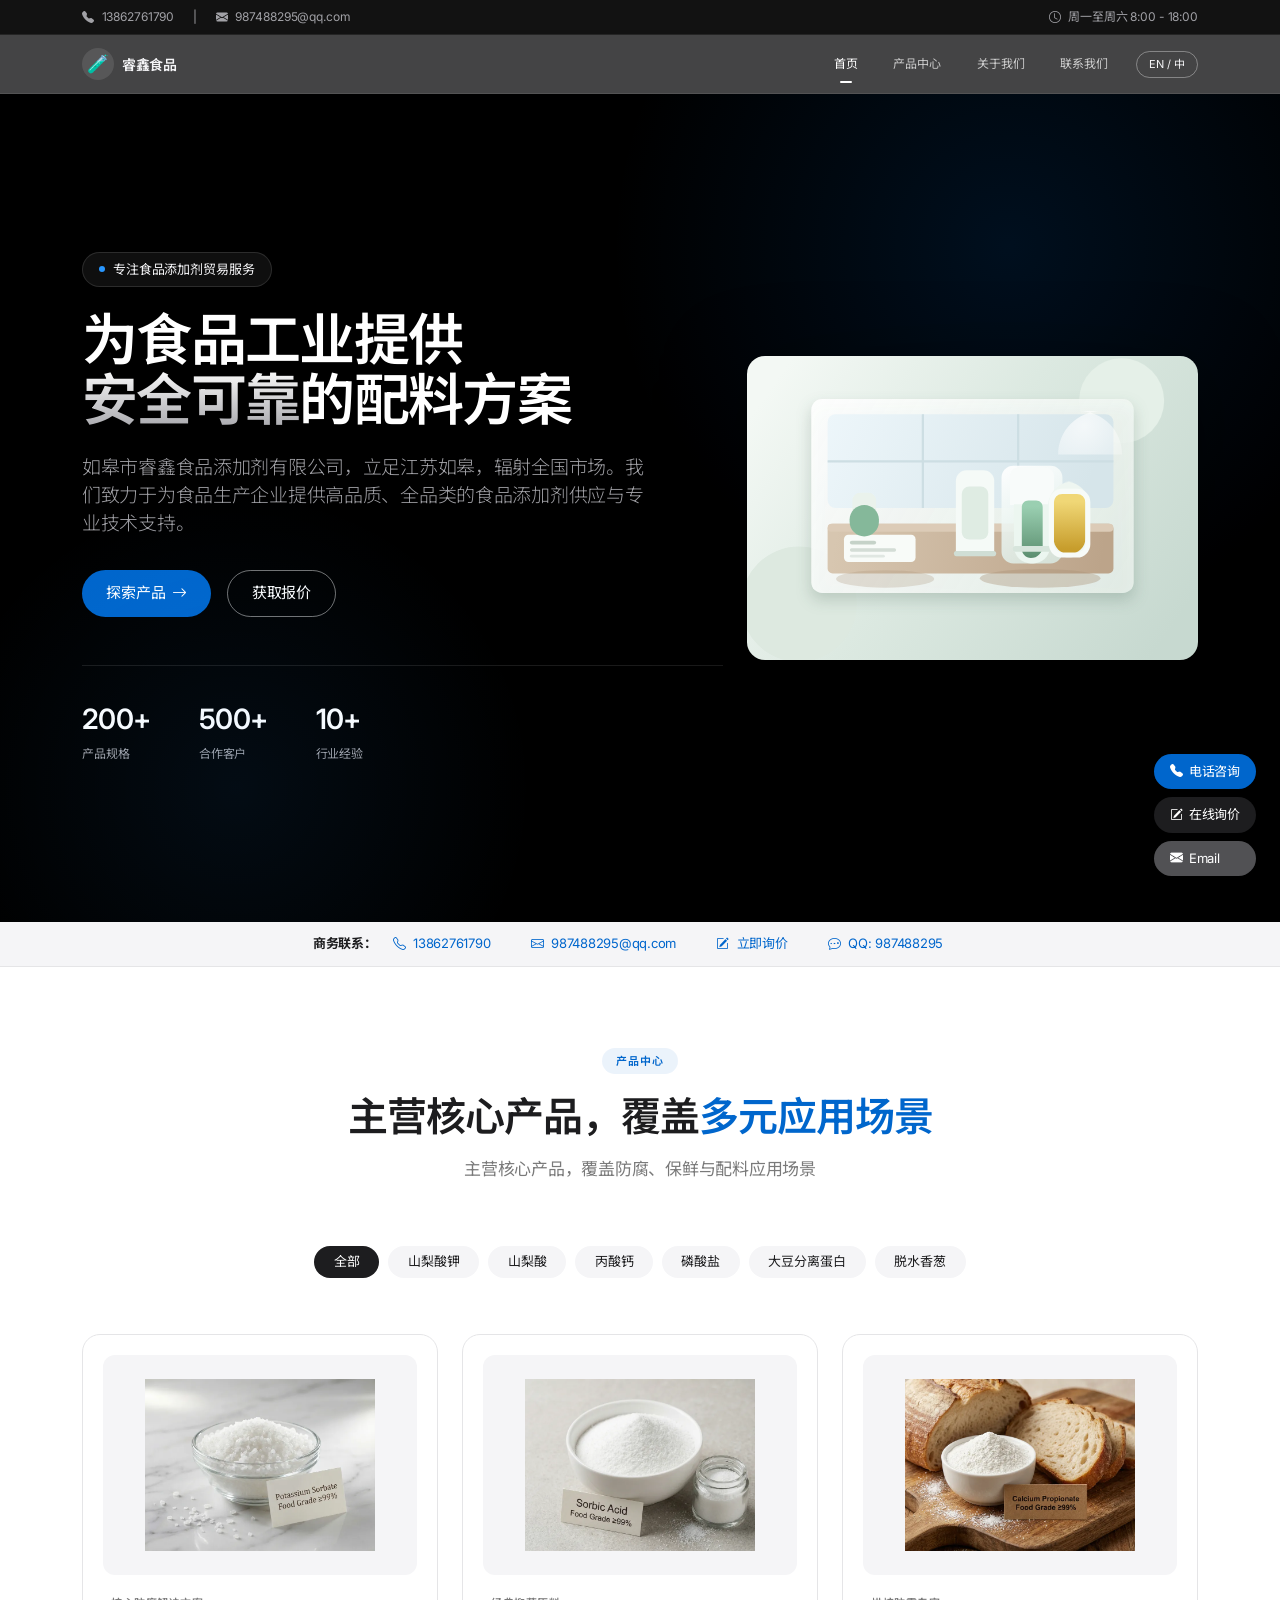
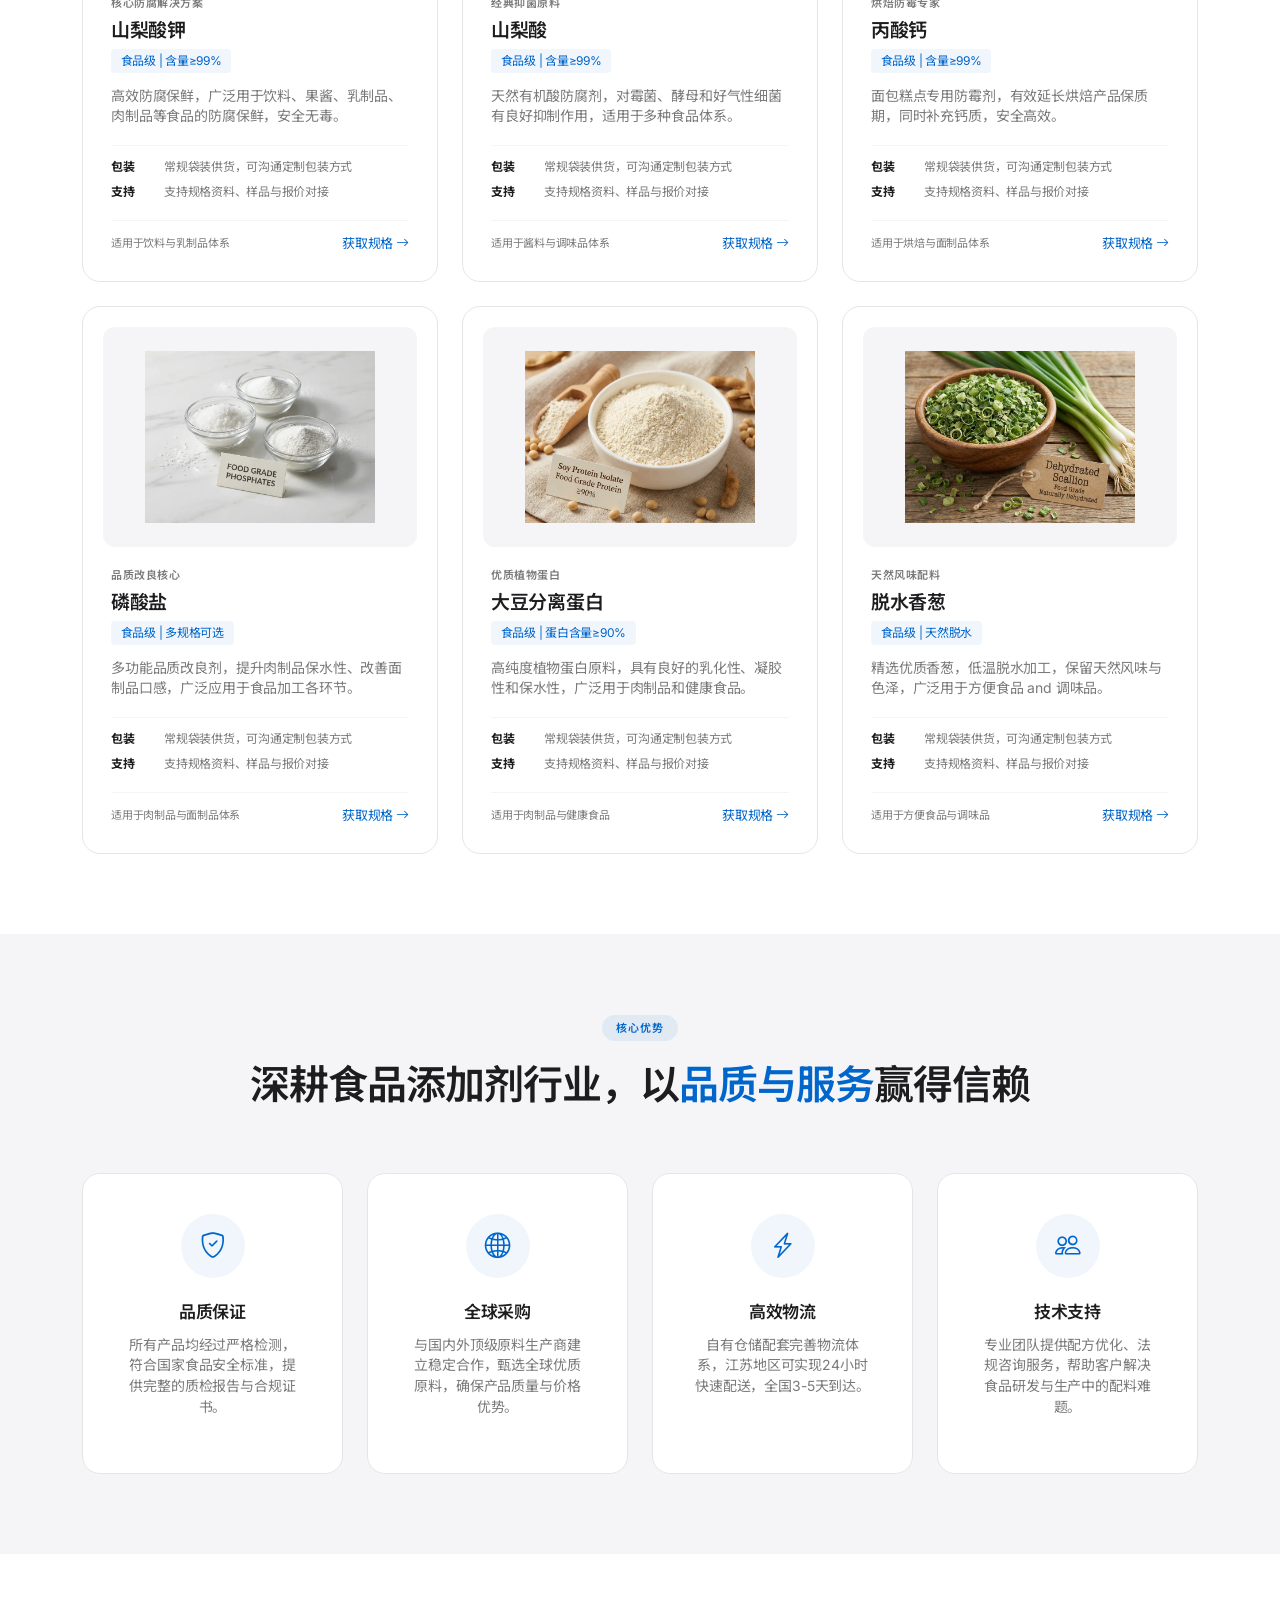
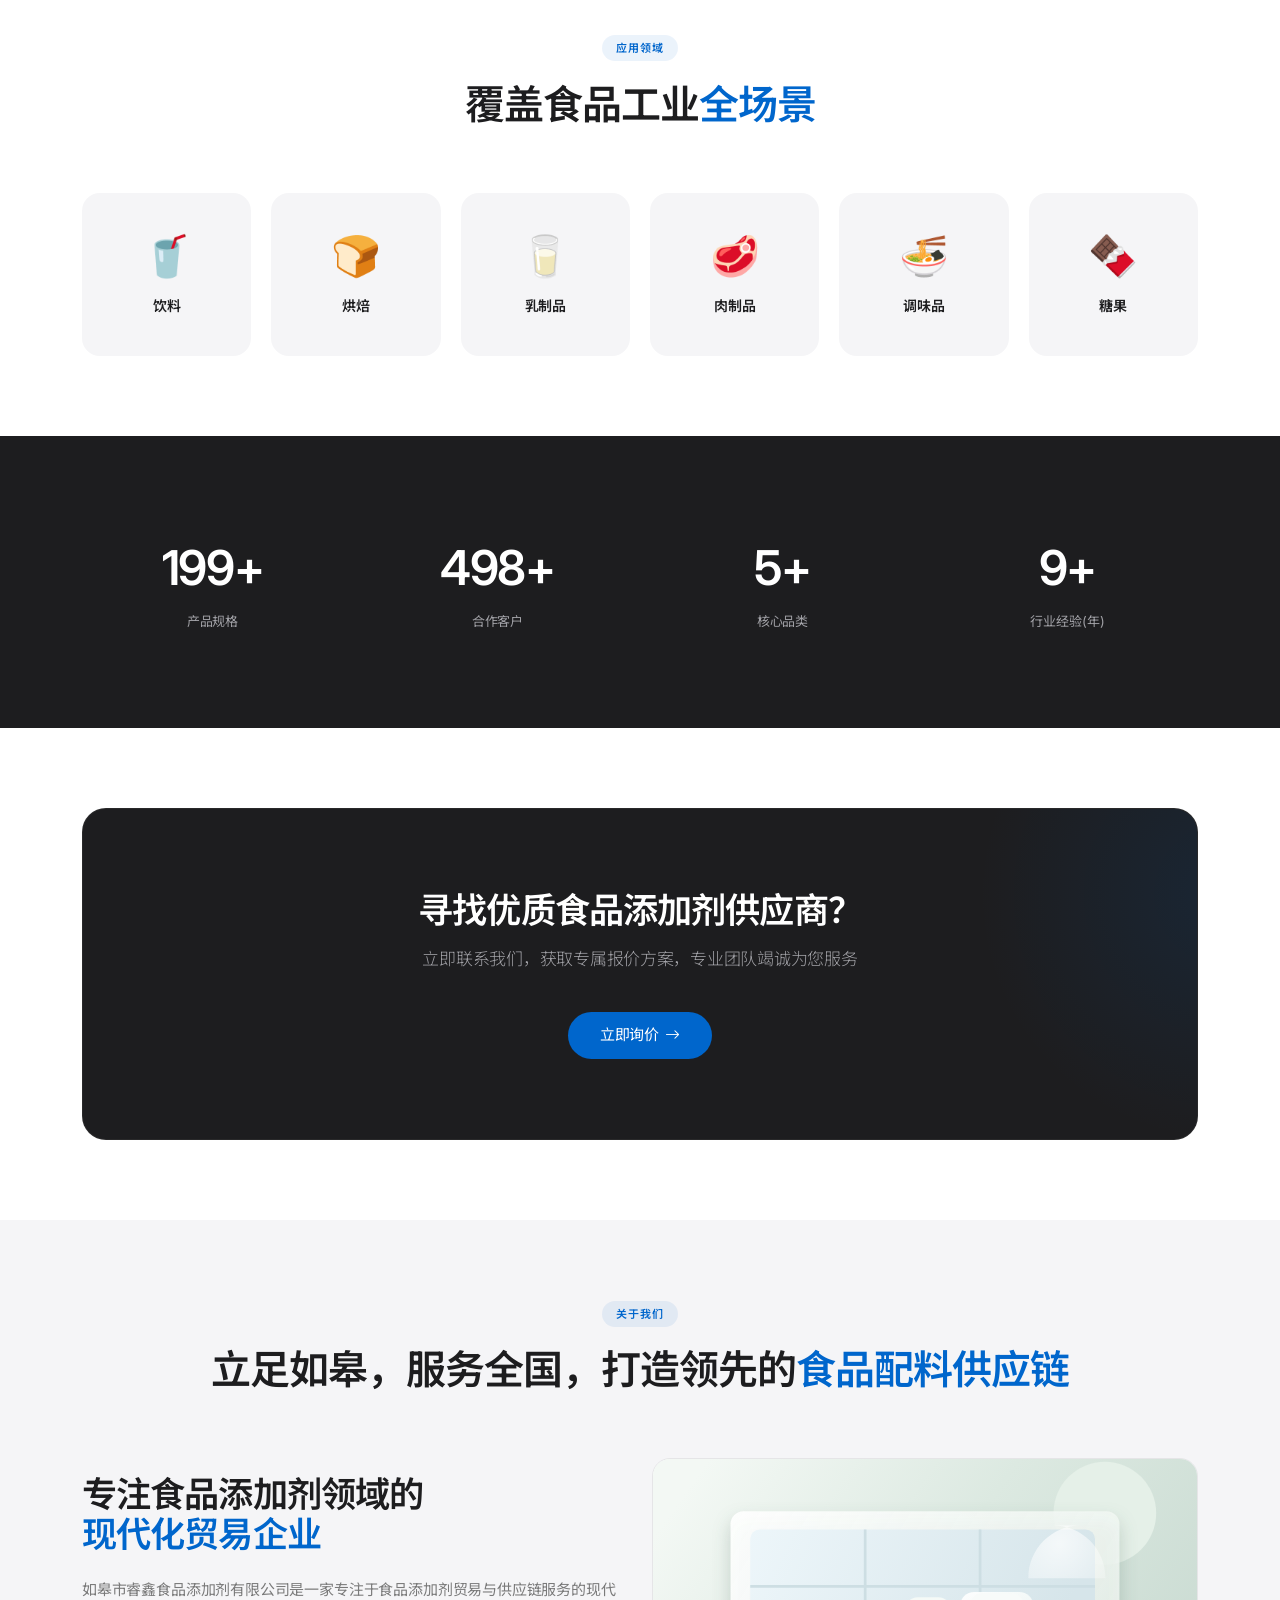
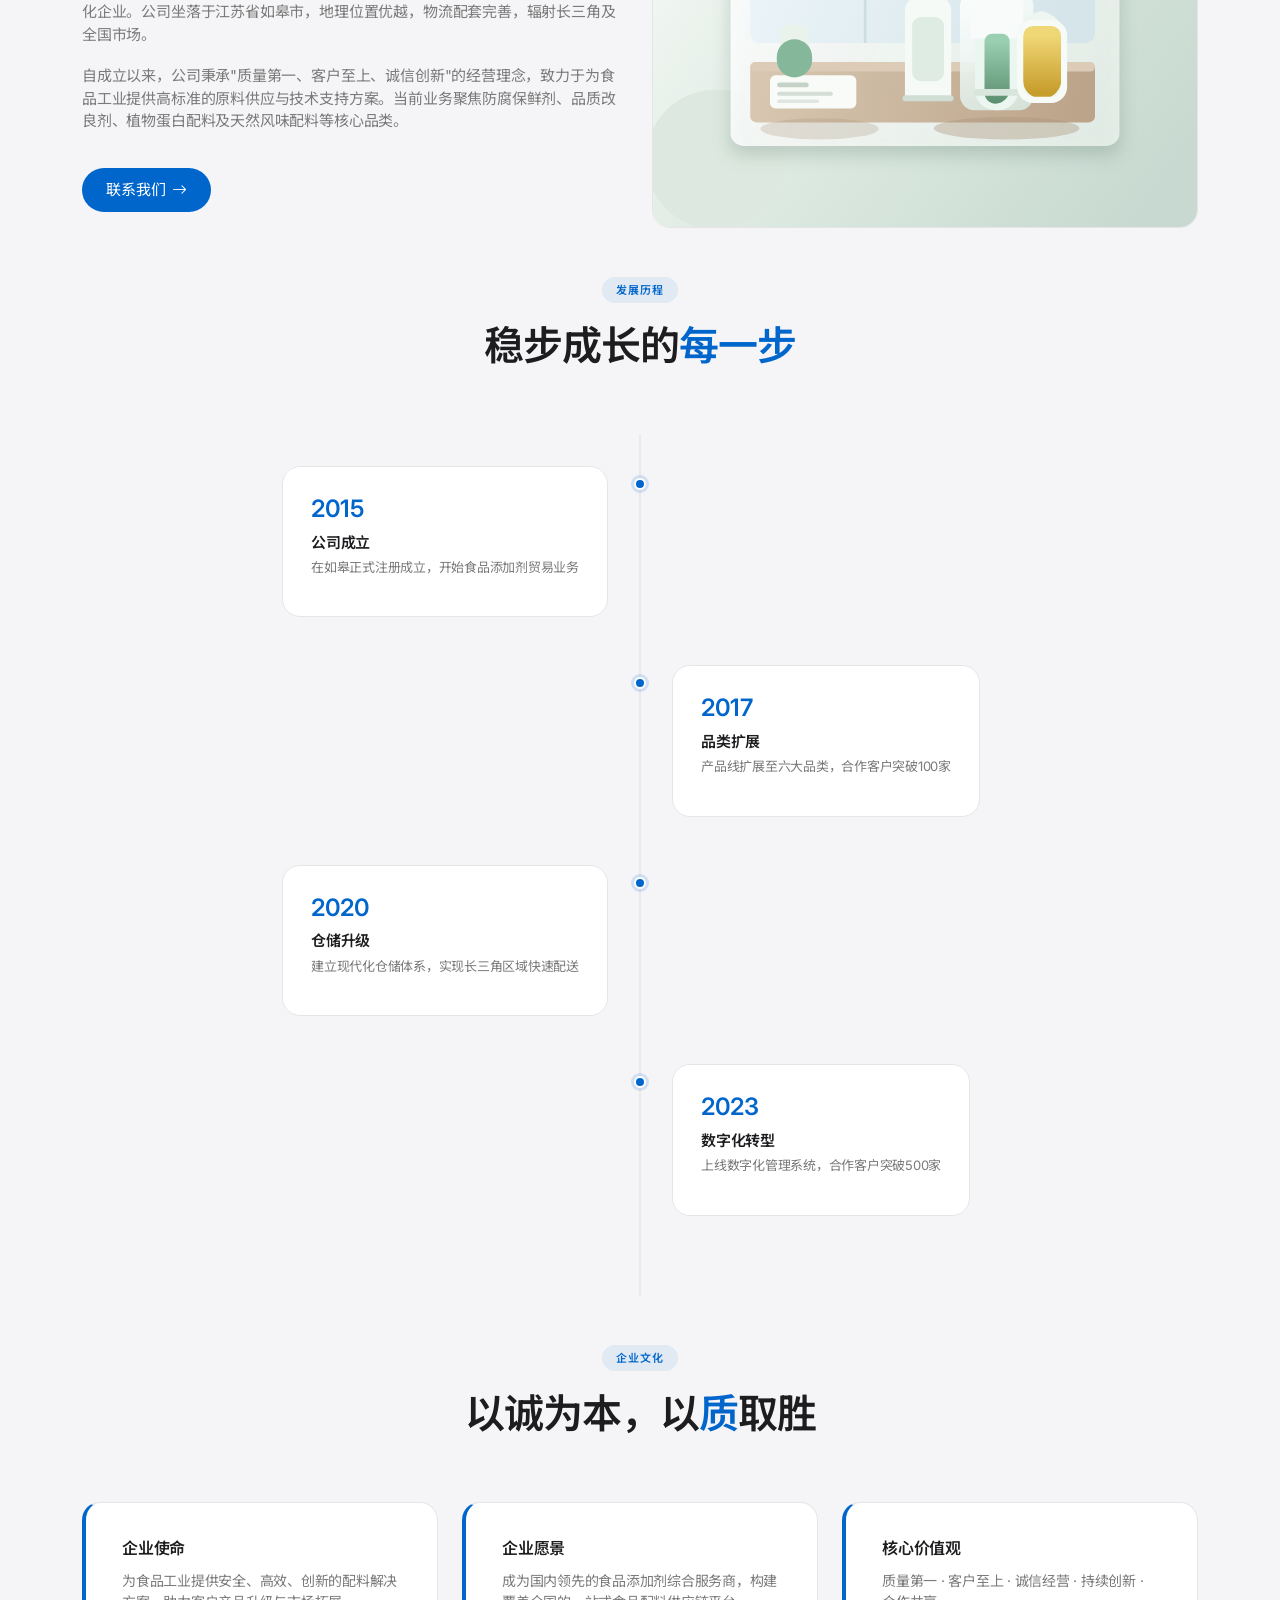
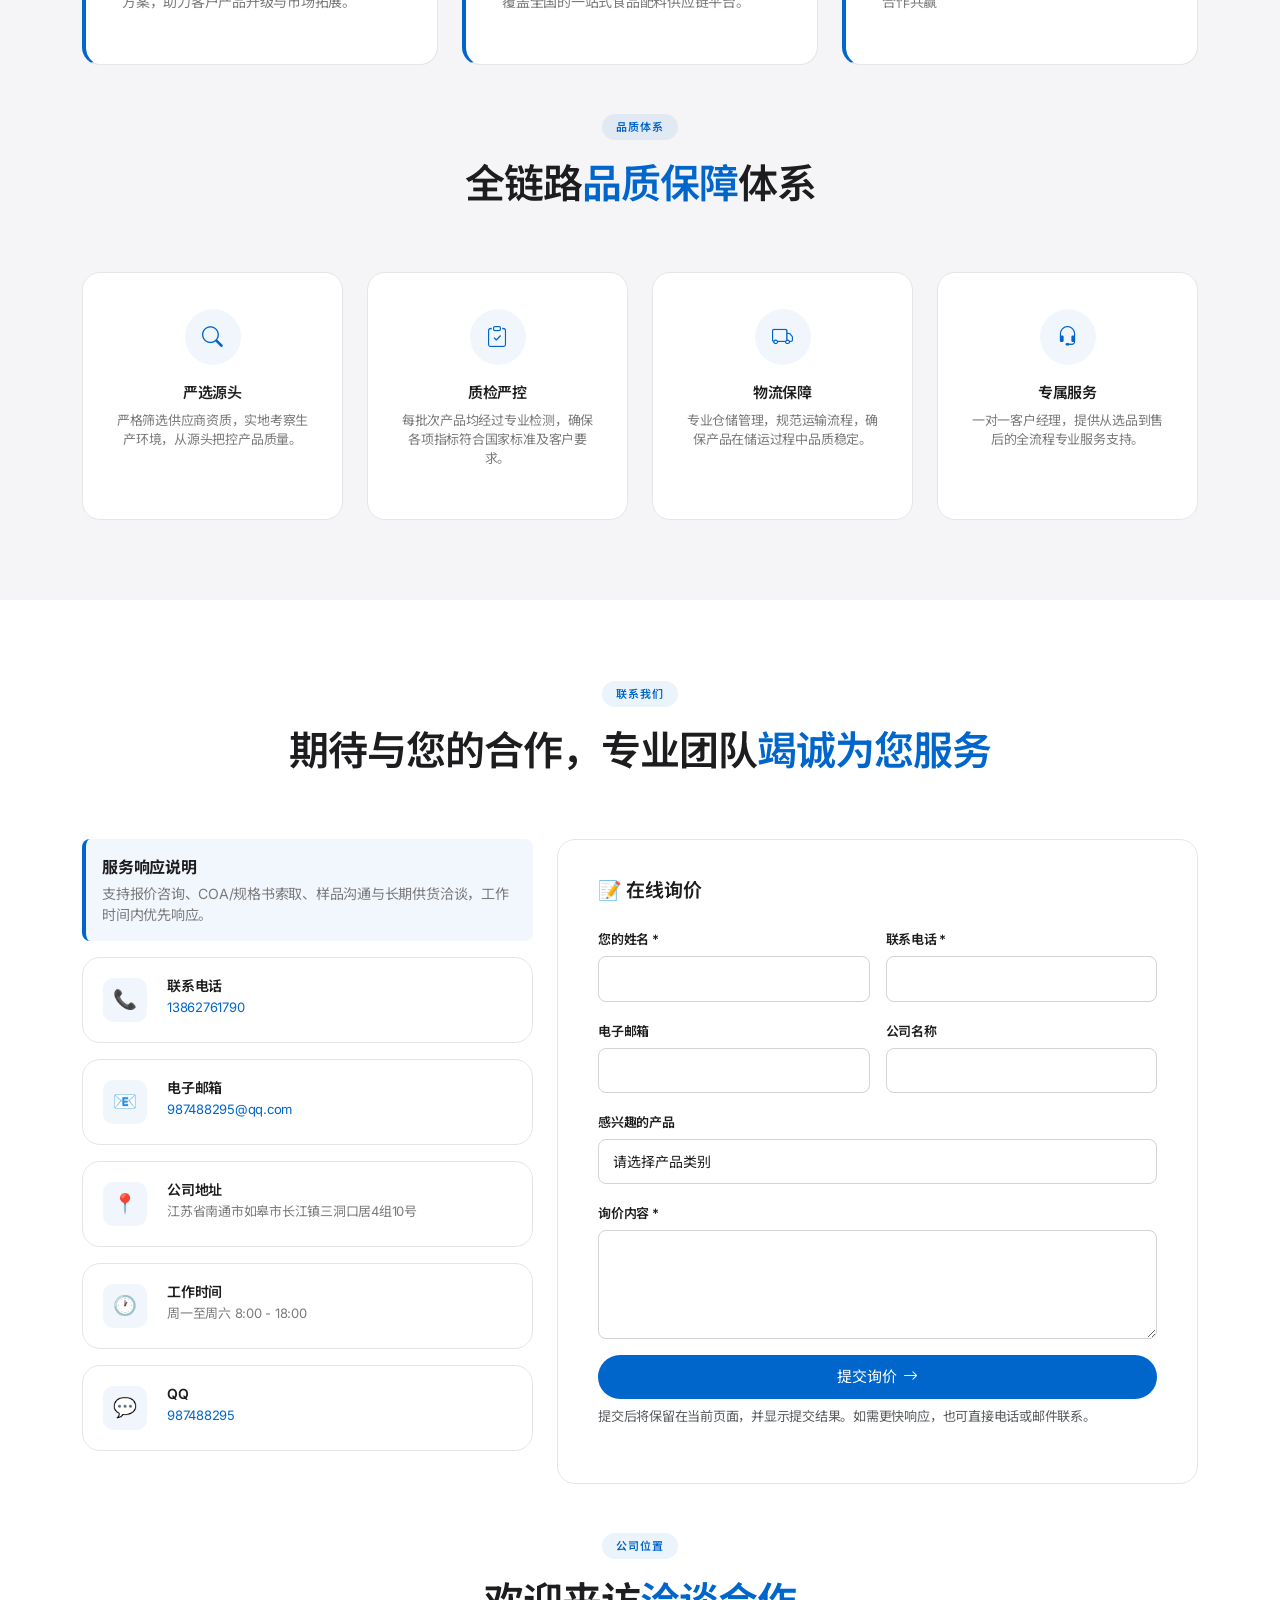
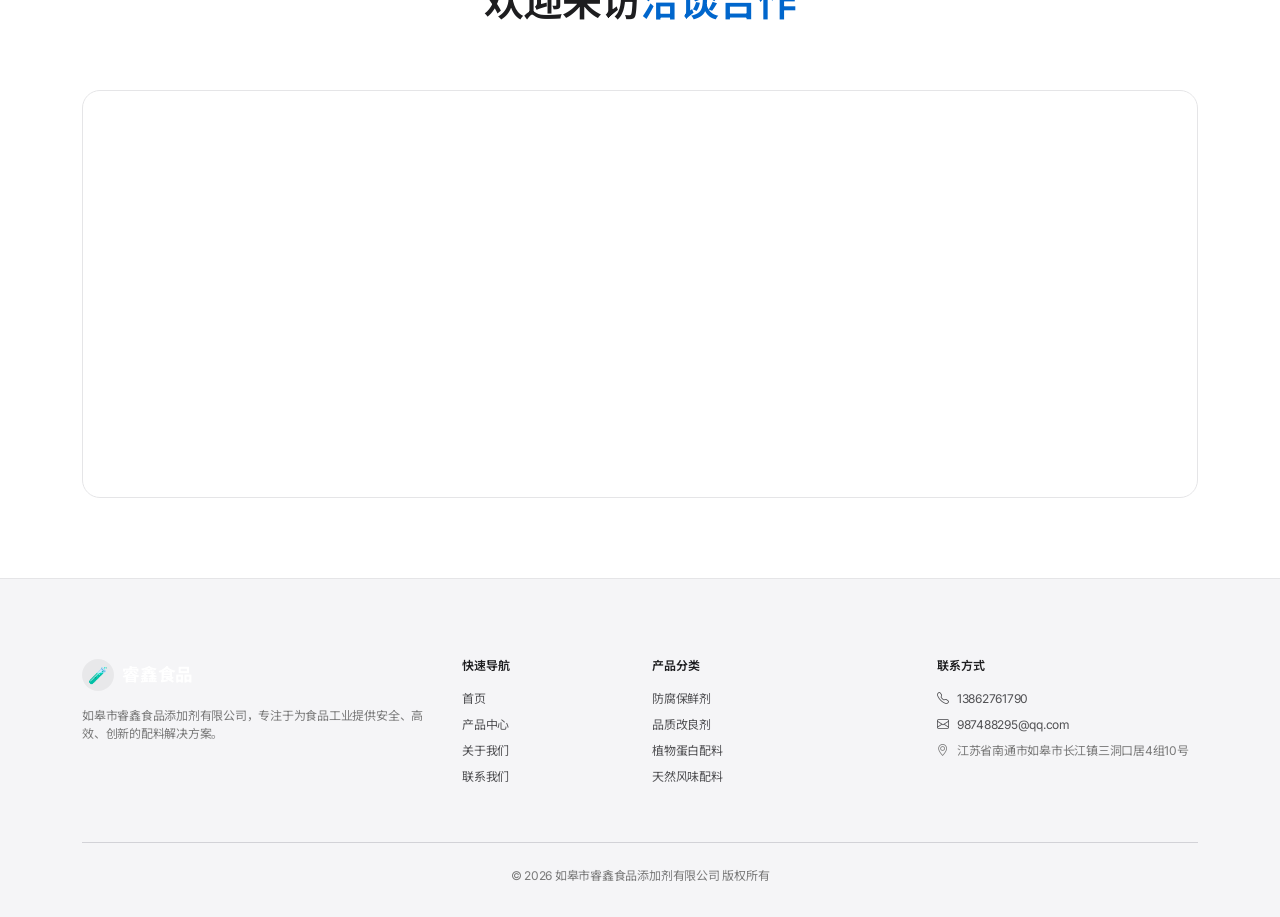
==== commit d022011c: "style: apply apple theme design system" ====
--- a/index.html
+++ b/index.html
@@ -43,24 +43,24 @@
     <!-- AOS Animation -->
     <link href="https://cdn.jsdelivr.net/npm/aos@2.3.4/dist/aos.css" rel="stylesheet">
 
-    <style>
+        <style>
         :root {
-            --primary: #0d6e3f;
-            --primary-dark: #0a5530;
-            --primary-light: #11a05c;
-            --accent: #c8a35a;
-            --accent-dark: #a6863e;
-            --dark: #1a1a2e;
-            --dark-light: #2d2d44;
-            --gray-100: #f8f9fa;
-            --gray-200: #e9ecef;
-            --gray-600: #6c757d;
+            --primary: #0066cc;
+            --primary-dark: #0055b3;
+            --primary-light: #2997ff;
+            --accent: #0066cc;
+            --accent-dark: #0055b3;
+            --dark: #1d1d1f;
+            --dark-light: #272729;
+            --gray-100: #f5f5f7;
+            --gray-200: #e0e0e0;
+            --gray-600: #7a7a7a;
             --white: #ffffff;
-            --font-body: 'Noto Sans SC', 'Inter', -apple-system, BlinkMacSystemFont, sans-serif;
-            --shadow-sm: 0 2px 8px rgba(0,0,0,0.06);
-            --shadow-md: 0 8px 30px rgba(0,0,0,0.08);
-            --shadow-lg: 0 20px 60px rgba(0,0,0,0.1);
-            --transition: all 0.3s ease;
+            --font-body: "SF Pro Text", "SF Pro Display", "Inter", "Noto Sans SC", -apple-system, BlinkMacSystemFont, "Segoe UI", Roboto, sans-serif;
+            --shadow-sm: none;
+            --shadow-md: none;
+            --shadow-lg: none;
+            --transition: all 0.2s cubic-bezier(0.25, 1, 0.5, 1);
         }
 
         * { margin: 0; padding: 0; box-sizing: border-box; }
@@ -69,128 +69,142 @@
 
         body {
             font-family: var(--font-body);
-            color: #333;
-            line-height: 1.7;
+            color: var(--dark);
+            background-color: var(--white);
+            line-height: 1.5;
+            letter-spacing: -0.015em;
             overflow-x: hidden;
+            -webkit-font-smoothing: antialiased;
+            -moz-osx-font-smoothing: grayscale;
         }
 
         /* ─── Top Bar ─── */
         .top-bar {
-            background: var(--dark);
-            color: rgba(255,255,255,0.8);
-            font-size: 0.82rem;
-            padding: 0.45rem 0;
-        }
-        .top-bar a { color: rgba(255,255,255,0.9); text-decoration: none; transition: var(--transition); }
-        .top-bar a:hover { color: var(--accent); }
+            background: #121212;
+            color: #a1a1a6;
+            font-size: 12px;
+            padding: 0.5rem 0;
+            border-bottom: 1px solid rgba(255, 255, 255, 0.08);
+            letter-spacing: -0.01em;
+        }
+        .top-bar a { color: #a1a1a6; text-decoration: none; transition: var(--transition); }
+        .top-bar a:hover { color: var(--white); }
         .top-bar .bi { margin-right: 0.3rem; }
 
         /* ─── Navbar ─── */
         .navbar {
-            background: rgba(255, 255, 255, 0.75) !important;
-            backdrop-filter: blur(20px);
-            -webkit-backdrop-filter: blur(20px);
-            border-bottom: 1px solid rgba(0, 0, 0, 0.05);
-            box-shadow: var(--shadow-sm);
-            padding: 0.6rem 0;
+            background: rgba(22, 22, 23, 0.8) !important;
+            backdrop-filter: saturate(180%) blur(20px);
+            -webkit-backdrop-filter: saturate(180%) blur(20px);
+            border-bottom: 1px solid rgba(255, 255, 255, 0.08);
+            padding: 0.5rem 0;
             transition: var(--transition);
         }
         .navbar.scrolled {
-            background: rgba(255, 255, 255, 0.85) !important;
-            box-shadow: var(--shadow-md);
-            border-bottom-color: rgba(13, 110, 63, 0.1);
+            background: rgba(22, 22, 23, 0.85) !important;
         }
         .navbar-brand {
-            font-weight: 700;
-            font-size: 1.3rem;
-            color: var(--primary) !important;
+            font-weight: 600;
+            font-size: 14px;
+            color: #f5f5f7 !important;
             display: flex;
             align-items: center;
             gap: 0.5rem;
+            letter-spacing: -0.02em;
         }
         .navbar-brand .brand-icon {
-            width: 42px; height: 42px;
-            background: linear-gradient(135deg, var(--primary), var(--primary-light));
-            border-radius: 10px;
+            width: 32px; height: 32px;
+            background: rgba(255,255,255,0.1);
+            border-radius: 50%;
             display: flex; align-items: center; justify-content: center;
-            color: #fff; font-size: 1.2rem;
-            box-shadow: 0 3px 12px rgba(13,110,63,0.3);
+            color: #fff; font-size: 1.1rem;
+            box-shadow: none;
+            transition: var(--transition);
+        }
+        .navbar-brand:hover .brand-icon {
+            background: rgba(255,255,255,0.2);
         }
         .nav-link {
-            font-weight: 500;
-            color: #444 !important;
+            font-size: 12px;
+            font-weight: 400;
+            color: #cccccc !important;
             padding: 0.5rem 1rem !important;
             transition: var(--transition);
             position: relative;
+            letter-spacing: -0.01em;
         }
         .nav-link:hover, .nav-link.active {
-            color: var(--primary) !important;
+            color: var(--white) !important;
         }
         .nav-link.active::after {
             content: '';
             position: absolute;
-            bottom: 0; left: 50%;
+            bottom: -2px; left: 50%;
             transform: translateX(-50%);
-            width: 24px; height: 3px;
-            background: var(--primary);
-            border-radius: 2px;
+            width: 12px; height: 2px;
+            background: var(--white);
+            border-radius: 1px;
         }
         .btn-lang {
-            border: 1.5px solid var(--primary);
-            color: var(--primary);
-            font-size: 0.82rem;
-            font-weight: 600;
-            padding: 0.3rem 0.8rem;
-            border-radius: 6px;
+            border: 1px solid rgba(255,255,255,0.35);
+            color: #f5f5f7;
+            font-size: 11px;
+            font-weight: 400;
+            padding: 0.25rem 0.75rem;
+            border-radius: 9999px;
             background: transparent;
             cursor: pointer;
             transition: var(--transition);
         }
         .btn-lang:hover {
-            background: var(--primary);
-            color: #fff;
+            background: rgba(255, 255, 255, 0.1);
+            border-color: var(--white);
+            color: var(--white);
         }
 
         /* ─── Hero Section ─── */
         .hero-section {
-            background: linear-gradient(135deg, var(--dark) 0%, #162447 50%, var(--dark-light) 100%);
+            background: #000000;
             min-height: 92vh;
             display: flex;
             align-items: center;
             position: relative;
             overflow: hidden;
-            color: #fff;
+            color: var(--white);
         }
         .hero-section::before {
             content: '';
             position: absolute;
-            top: -50%; right: -20%;
+            top: -30%; right: -10%;
             width: 800px; height: 800px;
-            background: radial-gradient(circle, rgba(13,110,63,0.15) 0%, transparent 70%);
+            background: radial-gradient(circle, rgba(0, 102, 204, 0.15) 0%, transparent 70%);
             border-radius: 50%;
+            pointer-events: none;
         }
         .hero-section::after {
             content: '';
             position: absolute;
-            bottom: -30%; left: -10%;
+            bottom: -20%; left: -5%;
             width: 600px; height: 600px;
-            background: radial-gradient(circle, rgba(200,163,90,0.1) 0%, transparent 70%);
+            background: radial-gradient(circle, rgba(41, 151, 255, 0.08) 0%, transparent 70%);
             border-radius: 50%;
+            pointer-events: none;
         }
         .hero-badge {
             display: inline-flex;
             align-items: center;
             gap: 0.5rem;
-            background: rgba(255,255,255,0.08);
-            border: 1px solid rgba(255,255,255,0.15);
-            padding: 0.5rem 1.2rem;
-            border-radius: 50px;
-            font-size: 0.88rem;
+            background: rgba(255, 255, 255, 0.06);
+            border: 1px solid rgba(255, 255, 255, 0.12);
+            padding: 0.4rem 1rem;
+            border-radius: 9999px;
+            font-size: 13px;
             margin-bottom: 1.5rem;
-            backdrop-filter: blur(10px);
+            color: #f5f5f7;
+            letter-spacing: -0.01em;
         }
         .hero-badge .dot {
-            width: 8px; height: 8px;
+            width: 6px; height: 6px;
             background: var(--primary-light);
             border-radius: 50%;
             animation: pulse 2s infinite;
@@ -200,115 +214,139 @@
             50% { opacity: 0.4; }
         }
         .hero-section h1 {
+            font-family: "SF Pro Display", var(--font-body);
             font-size: clamp(2.2rem, 5vw, 3.5rem);
-            font-weight: 800;
-            line-height: 1.2;
+            font-weight: 600;
+            line-height: 1.07;
+            letter-spacing: -0.03em;
             margin-bottom: 1.5rem;
         }
         .hero-section h1 .highlight {
-            background: linear-gradient(135deg, var(--primary-light), var(--accent));
+            background: linear-gradient(180deg, #ffffff 0%, #a1a1a6 100%);
             -webkit-background-clip: text;
             -webkit-text-fill-color: transparent;
             background-clip: text;
         }
         .hero-section .lead {
-            font-size: 1.1rem;
-            color: rgba(255,255,255,0.75);
-            max-width: 560px;
+            font-size: 19px;
+            font-weight: 300;
+            color: #a1a1a6;
+            max-width: 580px;
             margin-bottom: 2rem;
+            line-height: 1.47;
+            letter-spacing: -0.015em;
         }
         .hero-stats {
             display: flex;
-            gap: 2.5rem;
+            gap: 3rem;
             margin-top: 3rem;
             padding-top: 2rem;
-            border-top: 1px solid rgba(255,255,255,0.1);
+            border-top: 1px solid rgba(255, 255, 255, 0.1);
         }
         .hero-stat strong {
             display: block;
-            font-size: 1.8rem;
-            font-weight: 700;
-            color: var(--accent);
+            font-size: 28px;
+            font-weight: 600;
+            color: var(--white);
+            letter-spacing: -0.02em;
         }
         .hero-stat span {
-            font-size: 0.82rem;
-            color: rgba(255,255,255,0.6);
+            font-size: 12px;
+            color: #a1a1a6;
+            letter-spacing: -0.01em;
         }
         .hero-img-wrapper {
             position: relative;
+            text-align: center;
         }
         .hero-img-wrapper img {
             max-width: 100%;
-            filter: drop-shadow(0 20px 40px rgba(0,0,0,0.3));
-            border-radius: 20px;
+            filter: drop-shadow(0 20px 40px rgba(0,0,0,0.5));
+            border-radius: 18px;
+            transition: var(--transition);
+        }
+        .hero-img-wrapper img:hover {
+            transform: scale(1.01);
+            filter: drop-shadow(0 25px 50px rgba(0,0,0,0.6));
         }
 
         /* ─── Buttons ─── */
-        .btn-primary-custom {
-            background: linear-gradient(135deg, var(--primary), var(--primary-light));
-            color: #fff;
+        .btn-primary-custom, .btn-accent {
+            background: var(--primary);
+            color: var(--white);
             border: none;
-            padding: 0.75rem 2rem;
-            border-radius: 8px;
-            font-weight: 600;
-            font-size: 0.95rem;
+            padding: 11px 24px;
+            border-radius: 9999px;
+            font-weight: 400;
+            font-size: 15px;
             transition: var(--transition);
             text-decoration: none;
             display: inline-flex;
             align-items: center;
-            gap: 0.5rem;
-            box-shadow: 0 4px 15px rgba(13,110,63,0.3);
-        }
-        .btn-primary-custom:hover {
-            transform: translateY(-2px);
-            box-shadow: 0 8px 25px rgba(13,110,63,0.4);
-            color: #fff;
+            gap: 0.4rem;
+            box-shadow: none !important;
+            cursor: pointer;
+            letter-spacing: -0.01em;
+        }
+        .btn-primary-custom:hover, .btn-accent:hover {
+            background: var(--primary-focus, #0071e3);
+            color: var(--white);
+        }
+        .btn-primary-custom:active, .btn-accent:active {
+            transform: scale(0.96);
         }
         .btn-outline-custom {
-            border: 2px solid rgba(255,255,255,0.3);
-            color: #fff;
-            padding: 0.7rem 2rem;
-            border-radius: 8px;
-            font-weight: 600;
-            font-size: 0.95rem;
+            border: 1px solid rgba(255,255,255,0.45);
+            color: var(--white);
+            padding: 11px 24px;
+            border-radius: 9999px;
+            font-weight: 400;
+            font-size: 15px;
             transition: var(--transition);
             text-decoration: none;
             display: inline-flex;
             align-items: center;
-            gap: 0.5rem;
+            gap: 0.4rem;
             background: transparent;
+            cursor: pointer;
+            letter-spacing: -0.01em;
         }
         .btn-outline-custom:hover {
-            background: rgba(255,255,255,0.1);
-            border-color: rgba(255,255,255,0.5);
-            color: #fff;
+            background: rgba(255, 255, 255, 0.1);
+            border-color: var(--white);
+            color: var(--white);
+        }
+        .btn-outline-custom:active {
+            transform: scale(0.96);
         }
 
         /* ─── Section Styles ─── */
-        .section-padding { padding: 5rem 0; }
+        .section-padding { padding: 80px 0; }
         .section-bg { background: var(--gray-100); }
 
         .section-header {
             text-align: center;
-            margin-bottom: 3.5rem;
+            margin-bottom: 4rem;
         }
         .section-badge {
             display: inline-block;
-            padding: 0.4rem 1rem;
-            background: rgba(13,110,63,0.08);
-            border: 1px solid rgba(13,110,63,0.15);
-            border-radius: 50px;
-            font-size: 0.78rem;
+            padding: 0.3rem 0.9rem;
+            background: rgba(0, 102, 204, 0.08);
+            border: none;
+            border-radius: 9999px;
+            font-size: 11px;
             color: var(--primary);
-            font-weight: 700;
-            letter-spacing: 0.1em;
+            font-weight: 600;
+            letter-spacing: 0.08em;
             text-transform: uppercase;
-            margin-bottom: 1rem;
+            margin-bottom: 1.2rem;
         }
         .section-header h2 {
-            font-size: clamp(1.6rem, 3.5vw, 2.4rem);
-            font-weight: 700;
+            font-family: "SF Pro Display", var(--font-body);
+            font-size: clamp(1.8rem, 3.5vw, 2.5rem);
+            font-weight: 600;
             color: var(--dark);
+            letter-spacing: -0.025em;
             margin-bottom: 1rem;
         }
         .section-header h2 em {
@@ -317,122 +355,146 @@
         }
         .section-header p {
             color: var(--gray-600);
-            font-size: 1.05rem;
+            font-size: 17px;
+            font-weight: 400;
             max-width: 600px;
             margin: 0 auto;
+            line-height: 1.47;
+            letter-spacing: -0.015em;
         }
 
         /* ─── Contact Strip ─── */
         .contact-strip {
-            background: linear-gradient(135deg, var(--primary), var(--primary-dark));
-            color: #fff;
-            padding: 1rem 0;
+            background: var(--gray-100);
+            border-bottom: 1px solid #e5e5e7;
+            color: var(--dark);
+            padding: 0.75rem 0;
+            font-size: 13px;
         }
         .contact-strip a {
-            color: #fff;
+            color: var(--primary);
             text-decoration: none;
             margin-right: 1.5rem;
-            font-size: 0.9rem;
+            font-weight: 400;
             transition: var(--transition);
         }
-        .contact-strip a:hover { color: var(--accent); }
+        .contact-strip a:hover { opacity: 0.8; }
+        .contact-strip .bi { color: var(--primary); margin-right: 0.25rem; }
 
         /* ─── Product Cards ─── */
         .product-filter {
             display: flex;
             flex-wrap: wrap;
             justify-content: center;
-            gap: 0.5rem;
-            margin-bottom: 2.5rem;
+            gap: 0.6rem;
+            margin-bottom: 3.5rem;
         }
         .filter-btn {
-            padding: 0.5rem 1.2rem;
-            border: 1.5px solid var(--gray-200);
-            border-radius: 50px;
-            background: #fff;
-            font-size: 0.88rem;
-            font-weight: 500;
-            color: #555;
+            padding: 0.4rem 1.2rem;
+            border: none;
+            border-radius: 9999px;
+            background: var(--gray-100);
+            font-size: 13px;
+            font-weight: 400;
+            color: var(--dark);
             cursor: pointer;
             transition: var(--transition);
         }
-        .filter-btn:hover { border-color: var(--primary); color: var(--primary); }
+        .filter-btn:hover { background: #e8e8ed; }
         .filter-btn.active {
-            background: var(--primary);
-            border-color: var(--primary);
-            color: #fff;
+            background: var(--dark);
+            color: var(--white);
         }
 
         .product-card {
-            background: #fff;
-            border-radius: 16px;
+            background: var(--white);
+            border-radius: 18px;
             overflow: hidden;
-            box-shadow: var(--shadow-sm);
+            box-shadow: none;
             transition: var(--transition);
             height: 100%;
-            border: 1.5px solid rgba(0,0,0,0.05);
+            border: 1px solid #e5e5e7;
+            padding: 1.25rem;
+            display: flex;
+            flex-direction: column;
         }
         .product-card:hover {
-            transform: translateY(-8px);
-            box-shadow: 0 20px 40px rgba(13, 110, 63, 0.12);
-            border-color: rgba(13, 110, 63, 0.25);
+            border-color: #d2d2d7;
         }
         .product-card-img {
-            height: 200px;
+            height: 220px;
             overflow: hidden;
-            background: linear-gradient(135deg, #f0f7f3, #e8f5ee);
+            background: var(--gray-100);
+            border-radius: 12px;
+            padding: 1.5rem;
+            display: flex;
+            align-items: center;
+            justify-content: center;
+            transition: var(--transition);
         }
         .product-card-img img {
-            width: 100%; height: 100%;
-            object-fit: cover;
-            transition: transform 0.5s ease;
+            max-width: 100%;
+            max-height: 100%;
+            object-fit: contain;
+            transition: transform 0.4s cubic-bezier(0.25, 1, 0.5, 1), filter 0.4s ease;
         }
         .product-card:hover .product-card-img img {
             transform: scale(1.05);
+            filter: drop-shadow(0 8px 24px rgba(0,0,0,0.12));
         }
         .product-card-body {
-            padding: 1.5rem;
+            padding: 1.25rem 0.5rem 0.5rem 0.5rem;
+            display: flex;
+            flex-direction: column;
+            flex-grow: 1;
         }
         .product-tagline {
-            font-size: 0.78rem;
-            color: var(--primary);
+            font-size: 11px;
+            color: var(--gray-600);
             font-weight: 600;
             text-transform: uppercase;
             letter-spacing: 0.05em;
             margin-bottom: 0.5rem;
         }
         .product-card-body h3 {
-            font-size: 1.2rem;
-            font-weight: 700;
+            font-family: "SF Pro Text", var(--font-body);
+            font-size: 19px;
+            font-weight: 600;
             color: var(--dark);
             margin-bottom: 0.4rem;
+            letter-spacing: -0.015em;
         }
         .product-spec {
-            font-size: 0.85rem;
+            font-size: 12px;
             color: var(--primary);
-            font-weight: 500;
+            font-weight: 400;
             margin-bottom: 0.8rem;
-            padding: 0.3rem 0.7rem;
-            background: rgba(13,110,63,0.06);
+            padding: 0.2rem 0.6rem;
+            background: rgba(0,102,204,0.06);
             border-radius: 4px;
             display: inline-block;
+            width: fit-content;
         }
         .product-card-body p {
-            font-size: 0.9rem;
+            font-size: 14px;
             color: var(--gray-600);
-            margin-bottom: 1rem;
+            margin-bottom: 1.2rem;
+            line-height: 1.43;
+            letter-spacing: -0.01em;
         }
         .product-facts {
             display: flex;
             flex-direction: column;
             gap: 0.5rem;
-            margin-bottom: 1rem;
+            margin-top: auto;
+            margin-bottom: 1.2rem;
             padding-top: 0.8rem;
-            border-top: 1px solid var(--gray-200);
+            border-top: 1px solid #f5f5f7;
         }
         .product-fact {
-            font-size: 0.82rem;
-            color: #555;
+            font-size: 12px;
+            color: var(--gray-600);
+            line-height: 1.4;
         }
         .product-fact strong {
             color: var(--dark);
@@ -445,182 +507,211 @@
             justify-content: space-between;
             align-items: center;
             padding-top: 0.8rem;
-            border-top: 1px solid var(--gray-200);
+            border-top: 1px solid #f5f5f7;
         }
         .product-card-footer .note {
-            font-size: 0.78rem;
+            font-size: 11px;
             color: var(--gray-600);
         }
         .product-card-footer a {
             color: var(--primary);
-            font-weight: 600;
-            font-size: 0.88rem;
+            font-weight: 400;
+            font-size: 13px;
             text-decoration: none;
             transition: var(--transition);
-        }
-        .product-card-footer a:hover { color: var(--primary-dark); }
+            display: inline-flex;
+            align-items: center;
+            gap: 0.2rem;
+        }
+        .product-card-footer a:hover { opacity: 0.85; }
 
         /* ─── Features / Why Us ─── */
         .feature-card {
-            background: #fff;
-            border-radius: 16px;
-            padding: 2rem;
+            background: var(--white);
+            border-radius: 18px;
+            padding: 2.5rem;
             text-align: center;
-            box-shadow: var(--shadow-sm);
+            box-shadow: none;
             transition: var(--transition);
             height: 100%;
-            border: 1px solid rgba(0,0,0,0.04);
+            border: 1px solid #e5e5e7;
         }
         .feature-card:hover {
-            transform: translateY(-5px);
-            box-shadow: var(--shadow-md);
+            border-color: #d2d2d7;
         }
         .feature-icon {
-            width: 70px; height: 70px;
-            background: linear-gradient(135deg, rgba(13,110,63,0.1), rgba(13,110,63,0.05));
-            border-radius: 16px;
+            width: 64px; height: 64px;
+            background: rgba(0,102,204,0.06);
+            border-radius: 50%;
             display: flex; align-items: center; justify-content: center;
-            margin: 0 auto 1.2rem;
-            font-size: 1.8rem;
+            margin: 0 auto 1.5rem;
+            font-size: 1.6rem;
+            color: var(--primary);
         }
         .feature-card h3 {
-            font-size: 1.1rem;
-            font-weight: 700;
+            font-size: 17px;
+            font-weight: 600;
             color: var(--dark);
             margin-bottom: 0.8rem;
+            letter-spacing: -0.015em;
         }
         .feature-card p {
-            font-size: 0.9rem;
+            font-size: 14px;
             color: var(--gray-600);
+            line-height: 1.47;
+            letter-spacing: -0.01em;
         }
 
         /* ─── Application Areas ─── */
         .app-grid {
             display: grid;
             grid-template-columns: repeat(6, 1fr);
-            gap: 1.5rem;
+            gap: 1.25rem;
         }
         .app-item {
             text-align: center;
-            padding: 1.8rem 1rem;
-            background: rgba(255, 255, 255, 0.8);
+            padding: 2rem 1rem;
+            background: var(--gray-100);
             border-radius: 18px;
-            box-shadow: var(--shadow-sm);
+            box-shadow: none;
             transition: var(--transition);
-            border: 1.5px solid rgba(0, 0, 0, 0.03);
-            backdrop-filter: blur(10px);
-            -webkit-backdrop-filter: blur(10px);
+            border: 1px solid transparent;
         }
         .app-item:hover {
-            transform: translateY(-6px);
-            box-shadow: 0 12px 25px rgba(13, 110, 63, 0.08);
-            border-color: rgba(13, 110, 63, 0.35);
-            background: #fff;
+            background: var(--white);
+            border-color: #d2d2d7;
+            transform: translateY(-2px);
         }
         .app-item .app-icon {
-            font-size: 2.8rem;
+            font-size: 2.5rem;
             margin-bottom: 0.8rem;
-            transition: transform 0.3s ease;
+            transition: transform 0.3s cubic-bezier(0.25, 1, 0.5, 1);
+            display: inline-block;
         }
         .app-item:hover .app-icon {
-            transform: scale(1.18) rotate(5deg);
+            transform: scale(1.15);
         }
         .app-item h4 {
-            font-size: 0.95rem;
-            font-weight: 700;
+            font-size: 14px;
+            font-weight: 600;
             color: var(--dark);
+            letter-spacing: -0.012em;
         }
 
         /* ─── Stats Section ─── */
         .stats-section {
-            background: linear-gradient(135deg, var(--dark) 0%, #162447 100%);
-            color: #fff;
-            padding: 4rem 0;
+            background: #1d1d1f;
+            color: var(--white);
+            padding: 80px 0;
+            position: relative;
         }
         .stat-item {
             text-align: center;
-            padding: 1.5rem;
+            padding: 1rem;
         }
         .stat-number {
-            font-size: 2.8rem;
-            font-weight: 800;
-            color: var(--accent);
+            font-family: "SF Pro Display", var(--font-body);
+            font-size: 48px;
+            font-weight: 600;
+            color: var(--white);
             display: block;
+            letter-spacing: -0.03em;
         }
         .stat-label {
-            font-size: 0.9rem;
-            color: rgba(255,255,255,0.7);
-            margin-top: 0.3rem;
+            font-size: 13px;
+            color: #a1a1a6;
+            margin-top: 0.5rem;
+            letter-spacing: -0.01em;
         }
 
         /* ─── CTA Section ─── */
         .cta-section {
-            background: linear-gradient(135deg, var(--primary), var(--primary-dark));
+            background: #1d1d1f;
             border-radius: 24px;
-            padding: 4rem 3rem;
+            padding: 5rem 3rem;
             text-align: center;
-            color: #fff;
+            color: var(--white);
             position: relative;
             overflow: hidden;
+            border: 1px solid rgba(255,255,255,0.05);
         }
         .cta-section::before {
             content: '';
             position: absolute;
-            top: -50%; right: -20%;
-            width: 400px; height: 400px;
-            background: radial-gradient(circle, rgba(255,255,255,0.05) 0%, transparent 70%);
+            top: -50%; right: -25%;
+            width: 500px; height: 500px;
+            background: radial-gradient(circle, rgba(0,102,204,0.12) 0%, transparent 70%);
             border-radius: 50%;
-        }
-        .cta-section h2 { font-size: 1.8rem; font-weight: 700; margin-bottom: 1rem; }
-        .cta-section p { font-size: 1.05rem; color: rgba(255,255,255,0.8); margin-bottom: 2rem; }
+            pointer-events: none;
+        }
+        .cta-section h2 { 
+            font-family: "SF Pro Display", var(--font-body);
+            font-size: 2.2rem; 
+            font-weight: 600; 
+            margin-bottom: 1rem; 
+            letter-spacing: -0.025em;
+        }
+        .cta-section p { 
+            font-size: 17px; 
+            color: #a1a1a6; 
+            margin-bottom: 2.5rem; 
+            font-weight: 300;
+            letter-spacing: -0.015em;
+        }
         .btn-accent {
-            background: var(--accent);
-            color: #fff;
+            background: var(--primary);
+            color: var(--white);
             border: none;
-            padding: 0.75rem 2.5rem;
-            border-radius: 8px;
-            font-weight: 600;
-            font-size: 0.95rem;
+            padding: 12px 32px;
+            border-radius: 9999px;
+            font-weight: 400;
+            font-size: 15px;
             transition: var(--transition);
             text-decoration: none;
             display: inline-flex;
             align-items: center;
-            gap: 0.5rem;
+            gap: 0.4rem;
         }
         .btn-accent:hover {
-            background: var(--accent-dark);
-            transform: translateY(-2px);
-            color: #fff;
+            background: var(--primary-focus, #0071e3);
+            color: var(--white);
         }
 
         /* ─── About Section ─── */
         .about-content h2 {
-            font-size: 1.8rem;
-            font-weight: 700;
+            font-family: "SF Pro Display", var(--font-body);
+            font-size: 2.2rem;
+            font-weight: 600;
             color: var(--dark);
-            margin-bottom: 1.2rem;
+            margin-bottom: 1.5rem;
+            letter-spacing: -0.025em;
+            line-height: 1.15;
         }
         .about-content h2 em {
             font-style: normal;
-            background: linear-gradient(135deg, var(--primary-light), var(--accent));
-            -webkit-background-clip: text;
-            -webkit-text-fill-color: transparent;
-            background-clip: text;
+            color: var(--primary);
         }
         .about-content p {
             color: var(--gray-600);
-            margin-bottom: 1rem;
-            font-size: 0.95rem;
+            margin-bottom: 1.2rem;
+            font-size: 15px;
+            line-height: 1.5;
+            letter-spacing: -0.012em;
         }
         .about-image {
-            border-radius: 20px;
+            border-radius: 18px;
             overflow: hidden;
-            box-shadow: var(--shadow-lg);
+            box-shadow: none;
+            border: 1px solid #e5e5e7;
         }
         .about-image img {
             width: 100%;
             height: 100%;
             object-fit: cover;
+            transition: var(--transition);
+        }
+        .about-image:hover img {
+            transform: scale(1.02);
         }
 
         /* ─── Timeline ─── */
@@ -633,16 +724,16 @@
             position: absolute;
             left: 50%;
             transform: translateX(-50%);
-            width: 2px;
+            width: 1px;
             height: 100%;
-            background: linear-gradient(180deg, var(--primary), var(--accent));
+            background: var(--gray-200);
             top: 0;
         }
         .timeline-item {
             display: flex;
             justify-content: flex-end;
             padding-right: calc(50% + 2rem);
-            margin-bottom: 2.5rem;
+            margin-bottom: 3rem;
             position: relative;
         }
         .timeline-item:nth-child(even) {
@@ -653,165 +744,185 @@
         .timeline-item::before {
             content: '';
             position: absolute;
-            left: calc(50% - 7px);
-            top: 0.5rem;
-            width: 14px; height: 14px;
+            left: calc(50% - 6px);
+            top: 0.75rem;
+            width: 12px; height: 12px;
             background: var(--primary);
-            border: 3px solid #fff;
+            border: 2px solid var(--white);
             border-radius: 50%;
-            box-shadow: 0 0 0 3px var(--primary);
+            box-shadow: 0 0 0 3px rgba(0, 102, 204, 0.15);
             z-index: 1;
         }
         .timeline-content {
-            background: #fff;
-            padding: 1.5rem;
-            border-radius: 12px;
-            box-shadow: var(--shadow-sm);
-            max-width: 400px;
+            background: var(--white);
+            padding: 1.5rem 1.75rem;
+            border-radius: 18px;
+            box-shadow: none;
+            border: 1px solid #e5e5e7;
+            max-width: 440px;
+        }
+        .timeline-content:hover {
+            border-color: #d2d2d7;
         }
         .timeline-year {
-            font-size: 1.4rem;
-            font-weight: 800;
+            font-family: "SF Pro Display", var(--font-body);
+            font-size: 1.5rem;
+            font-weight: 600;
             color: var(--primary);
-            margin-bottom: 0.3rem;
+            margin-bottom: 0.4rem;
+            letter-spacing: -0.02em;
         }
         .timeline-content h4 {
-            font-size: 1rem;
-            font-weight: 700;
+            font-size: 15px;
+            font-weight: 600;
             color: var(--dark);
-            margin-bottom: 0.3rem;
+            margin-bottom: 0.4rem;
+            letter-spacing: -0.012em;
         }
         .timeline-content p {
-            font-size: 0.88rem;
+            font-size: 13px;
             color: var(--gray-600);
+            line-height: 1.43;
         }
 
         /* ─── Values ─── */
         .value-card {
-            background: #fff;
-            border-radius: 16px;
-            padding: 2rem;
-            box-shadow: var(--shadow-sm);
+            background: var(--white);
+            border-radius: 18px;
+            padding: 2.25rem;
+            box-shadow: none;
             transition: var(--transition);
             height: 100%;
+            border: 1px solid #e5e5e7;
             border-left: 4px solid var(--primary);
         }
         .value-card:hover {
-            transform: translateY(-5px);
-            box-shadow: var(--shadow-md);
+            border-color: #d2d2d7;
         }
         .value-card h3 {
-            font-size: 1.1rem;
-            font-weight: 700;
+            font-size: 16px;
+            font-weight: 600;
             color: var(--dark);
             margin-bottom: 0.8rem;
+            letter-spacing: -0.015em;
         }
         .value-card p {
-            font-size: 0.9rem;
+            font-size: 14px;
             color: var(--gray-600);
+            line-height: 1.47;
         }
 
         /* ─── Quality System ─── */
         .quality-card {
             text-align: center;
-            padding: 2rem 1.5rem;
-            background: #fff;
-            border-radius: 16px;
-            box-shadow: var(--shadow-sm);
+            padding: 2.25rem 1.75rem;
+            background: var(--white);
+            border-radius: 18px;
+            box-shadow: none;
             transition: var(--transition);
             height: 100%;
+            border: 1px solid #e5e5e7;
         }
         .quality-card:hover {
-            transform: translateY(-5px);
-            box-shadow: var(--shadow-md);
+            border-color: #d2d2d7;
         }
         .quality-icon {
-            width: 60px; height: 60px;
-            background: linear-gradient(135deg, var(--primary), var(--primary-light));
+            width: 56px; height: 56px;
+            background: rgba(0, 102, 204, 0.06);
             border-radius: 50%;
             display: flex; align-items: center; justify-content: center;
-            margin: 0 auto 1rem;
-            color: #fff;
-            font-size: 1.4rem;
+            margin: 0 auto 1.2rem;
+            color: var(--primary);
+            font-size: 1.3rem;
         }
         .quality-card h3 {
-            font-size: 1rem;
-            font-weight: 700;
+            font-size: 15px;
+            font-weight: 600;
             color: var(--dark);
-            margin-bottom: 0.5rem;
+            margin-bottom: 0.6rem;
+            letter-spacing: -0.015em;
         }
         .quality-card p {
-            font-size: 0.85rem;
+            font-size: 13px;
             color: var(--gray-600);
+            line-height: 1.43;
         }
 
         /* ─── Contact Section ─── */
         .contact-info-card {
             display: flex;
             align-items: flex-start;
-            gap: 1rem;
-            padding: 1.2rem;
-            background: #fff;
-            border-radius: 12px;
-            box-shadow: var(--shadow-sm);
+            gap: 1.25rem;
+            padding: 1.25rem;
+            background: var(--white);
+            border-radius: 18px;
+            box-shadow: none;
+            border: 1px solid #e5e5e7;
             margin-bottom: 1rem;
             transition: var(--transition);
         }
         .contact-info-card:hover {
-            box-shadow: var(--shadow-md);
+            border-color: #d2d2d7;
         }
         .ci-icon {
-            width: 48px; height: 48px;
-            background: linear-gradient(135deg, rgba(13,110,63,0.1), rgba(13,110,63,0.05));
-            border-radius: 12px;
+            width: 44px; height: 44px;
+            background: rgba(0, 102, 204, 0.06);
+            border-radius: 10px;
             display: flex; align-items: center; justify-content: center;
-            font-size: 1.3rem;
+            font-size: 1.2rem;
+            color: var(--primary);
             flex-shrink: 0;
         }
         .contact-info-card h4 {
-            font-size: 0.88rem;
-            font-weight: 700;
+            font-size: 14px;
+            font-weight: 600;
             color: var(--dark);
             margin-bottom: 0.2rem;
+            letter-spacing: -0.012em;
         }
         .contact-info-card p {
-            font-size: 0.88rem;
+            font-size: 13px;
             color: var(--gray-600);
             margin: 0;
+            line-height: 1.4;
         }
         .contact-info-card a {
             color: var(--primary);
             text-decoration: none;
-            font-weight: 500;
-        }
-        .contact-info-card a:hover { color: var(--primary-dark); }
+            font-weight: 400;
+        }
+        .contact-info-card a:hover { opacity: 0.85; }
 
         .contact-form-wrapper {
-            background: #fff;
-            border-radius: 20px;
+            background: var(--white);
+            border-radius: 18px;
             padding: 2.5rem;
-            box-shadow: var(--shadow-md);
+            box-shadow: none;
+            border: 1px solid #e5e5e7;
         }
         .contact-form-wrapper h3 {
-            font-size: 1.3rem;
-            font-weight: 700;
+            font-size: 19px;
+            font-weight: 600;
             color: var(--dark);
             margin-bottom: 1.5rem;
+            letter-spacing: -0.015em;
         }
         .form-control, .form-select {
-            border: 1.5px solid var(--gray-200);
-            border-radius: 10px;
-            padding: 0.7rem 1rem;
-            font-size: 0.9rem;
+            border: 1px solid #d2d2d7;
+            border-radius: 8px;
+            padding: 0.7rem 0.9rem;
+            font-size: 14px;
+            background: var(--white);
             transition: var(--transition);
+            color: var(--dark);
         }
         .form-control:focus, .form-select:focus {
             border-color: var(--primary);
-            box-shadow: 0 0 8px rgba(13, 110, 63, 0.25);
+            box-shadow: 0 0 0 4px rgba(0, 102, 204, 0.15);
             outline: none;
         }
         .form-label {
-            font-size: 0.88rem;
+            font-size: 13px;
             font-weight: 600;
             color: var(--dark);
             margin-bottom: 0.4rem;
@@ -819,9 +930,9 @@
 
         /* ─── Map ─── */
         .map-container {
-            border-radius: 20px;
+            border-radius: 18px;
             overflow: hidden;
-            box-shadow: var(--shadow-md);
+            border: 1px solid #e5e5e7;
         }
         .map-container iframe {
             width: 100%;
@@ -831,39 +942,43 @@
 
         /* ─── Footer ─── */
         .footer {
-            background: var(--dark);
-            color: rgba(255,255,255,0.7);
-            padding: 4rem 0 1.5rem;
+            background: var(--gray-100);
+            color: var(--gray-600);
+            border-top: 1px solid #e5e5e7;
+            padding: 5rem 0 2rem;
+            font-size: 12px;
+            line-height: 1.5;
         }
         .footer h5 {
-            color: #fff;
-            font-weight: 700;
-            margin-bottom: 1.2rem;
-            font-size: 1rem;
-        }
-        .footer p { font-size: 0.9rem; }
+            color: var(--dark);
+            font-weight: 600;
+            margin-bottom: 1rem;
+            font-size: 12px;
+            letter-spacing: -0.012em;
+        }
+        .footer p { font-size: 12px; }
         .footer a {
-            color: rgba(255,255,255,0.7);
+            color: #515154;
             text-decoration: none;
             transition: var(--transition);
             display: block;
             margin-bottom: 0.5rem;
-            font-size: 0.9rem;
-        }
-        .footer a:hover { color: var(--accent); }
+            font-size: 12px;
+        }
+        .footer a:hover { color: var(--dark); }
         .footer-bottom {
-            border-top: 1px solid rgba(255,255,255,0.1);
+            border-top: 1px solid #d2d2d7;
             padding-top: 1.5rem;
             margin-top: 3rem;
             text-align: center;
-            font-size: 0.85rem;
+            color: var(--gray-600);
         }
         .footer .brand-icon-sm {
-            width: 36px; height: 36px;
-            background: linear-gradient(135deg, var(--primary), var(--primary-light));
-            border-radius: 8px;
+            width: 32px; height: 32px;
+            background: rgba(0, 0, 0, 0.05);
+            border-radius: 50%;
             display: inline-flex; align-items: center; justify-content: center;
-            color: #fff; font-size: 1rem;
+            color: var(--dark); font-size: 1rem;
         }
 
         /* ─── Floating Contact ─── */
@@ -880,19 +995,19 @@
             display: flex;
             align-items: center;
             gap: 0.4rem;
-            padding: 0.6rem 1.2rem;
-            border-radius: 50px;
-            font-size: 0.85rem;
-            font-weight: 600;
+            padding: 0.5rem 1rem;
+            border-radius: 9999px;
+            font-size: 13px;
+            font-weight: 400;
             text-decoration: none;
-            color: #fff;
-            box-shadow: 0 4px 15px rgba(0,0,0,0.2);
+            color: var(--white);
+            box-shadow: 0 4px 12px rgba(0,0,0,0.15);
             transition: var(--transition);
         }
-        .contact-float a:hover { transform: translateY(-2px); }
+        .contact-float a:hover { transform: translateY(-2px); opacity: 0.95; }
         .contact-float .float-phone { background: var(--primary); }
-        .contact-float .float-inquiry { background: var(--accent); }
-        .contact-float .float-email { background: var(--dark-light); }
+        .contact-float .float-inquiry { background: var(--dark); }
+        .contact-float .float-email { background: #515154; }
 
         /* ─── Toast ─── */
         .toast-msg {
@@ -901,14 +1016,15 @@
             left: 50%;
             transform: translateX(-50%) translateY(-20px);
             background: var(--dark);
-            color: #fff;
-            padding: 0.8rem 2rem;
-            border-radius: 10px;
-            font-size: 0.9rem;
+            color: var(--white);
+            padding: 0.6rem 1.75rem;
+            border-radius: 9999px;
+            font-size: 13px;
             z-index: 9999;
             opacity: 0;
-            transition: all 0.3s ease;
+            transition: all 0.3s cubic-bezier(0.25, 1, 0.5, 1);
             pointer-events: none;
+            box-shadow: 0 4px 12px rgba(0,0,0,0.15);
         }
         .toast-msg.show {
             opacity: 1;
@@ -916,15 +1032,16 @@
         }
 
         .form-status {
-            padding: 0.8rem 1rem;
+            padding: 0.75rem 1rem;
             border-radius: 8px;
-            font-size: 0.88rem;
+            font-size: 13px;
             margin-bottom: 1rem;
             display: none;
+            line-height: 1.4;
         }
         .form-status.show { display: block; }
-        .form-status.success { background: #d4edda; color: #155724; }
-        .form-status.error { background: #f8d7da; color: #721c24; }
+        .form-status.success { background: #e3f9eb; color: #116834; border: 1px solid #c2f0d1; }
+        .form-status.error { background: #fdf0f0; color: #b12c2c; border: 1px solid #f9d5d5; }
 
         /* ─── Language Toggle ─── */
         .t-en { display: none; }
@@ -937,37 +1054,39 @@
             bottom: 1.5rem;
             left: 1.5rem;
             width: 44px; height: 44px;
-            background: var(--primary);
-            color: #fff;
-            border: none;
+            background: rgba(255, 255, 255, 0.8);
+            border: 1px solid rgba(0, 0, 0, 0.08);
+            color: var(--dark);
+            backdrop-filter: blur(10px);
+            -webkit-backdrop-filter: blur(10px);
             border-radius: 50%;
             display: flex; align-items: center; justify-content: center;
-            font-size: 1.2rem;
+            font-size: 1.1rem;
             z-index: 999;
             opacity: 0;
             visibility: hidden;
             transition: var(--transition);
-            box-shadow: 0 4px 12px rgba(13,110,63,0.3);
+            box-shadow: 0 4px 12px rgba(0,0,0,0.08);
             cursor: pointer;
         }
         .back-to-top.show { opacity: 1; visibility: visible; }
-        .back-to-top:hover { transform: translateY(-3px); }
+        .back-to-top:hover { transform: translateY(-3px); background: var(--white); }
 
         /* ─── Responsive ─── */
         @media (max-width: 991px) {
             .hero-stats { flex-wrap: wrap; gap: 1.5rem; }
             .app-grid { grid-template-columns: repeat(3, 1fr); }
             .timeline::before { left: 0; }
-            .timeline-item { padding-right: 0; padding-left: 2.5rem; justify-content: flex-start; }
-            .timeline-item:nth-child(even) { padding-left: 2.5rem; }
-            .timeline-item::before { left: -7px; }
+            .timeline-item { padding-right: 0; padding-left: 2rem; justify-content: flex-start; }
+            .timeline-item:nth-child(even) { padding-left: 2rem; }
+            .timeline-item::before { left: -6px; }
         }
         @media (max-width: 767px) {
             .hero-stats { flex-direction: column; gap: 1rem; }
             .app-grid { grid-template-columns: repeat(2, 1fr); }
-            .section-padding { padding: 3.5rem 0; }
+            .section-padding { padding: 48px 0; }
             .contact-float a span:not(.bi) { display: none; }
-            .contact-float a { padding: 0.7rem; border-radius: 50%; }
+            .contact-float a { padding: 0.65rem; border-radius: 50%; }
         }
         @media (max-width: 480px) {
             .app-grid { grid-template-columns: repeat(2, 1fr); gap: 0.8rem; }
@@ -1537,7 +1656,7 @@
             <div class="row g-4">
                 <!-- Contact Info -->
                 <div class="col-lg-5" data-aos="fade-right">
-                    <div class="mb-3 p-3 rounded-3" style="background: rgba(13,110,63,0.05); border-left: 4px solid var(--primary);">
+                    <div class="mb-3 p-3 rounded-3" style="background: rgba(0,102,204,0.05); border-left: 4px solid var(--primary);">
                         <strong><span class="t-zh">服务响应说明</span><span class="t-en">Service Response</span></strong>
                         <p class="mb-0 mt-1" style="font-size: 0.88rem; color: var(--gray-600);">
                             <span class="t-zh">支持报价咨询、COA/规格书索取、样品沟通与长期供货洽谈，工作时间内优先响应。</span>
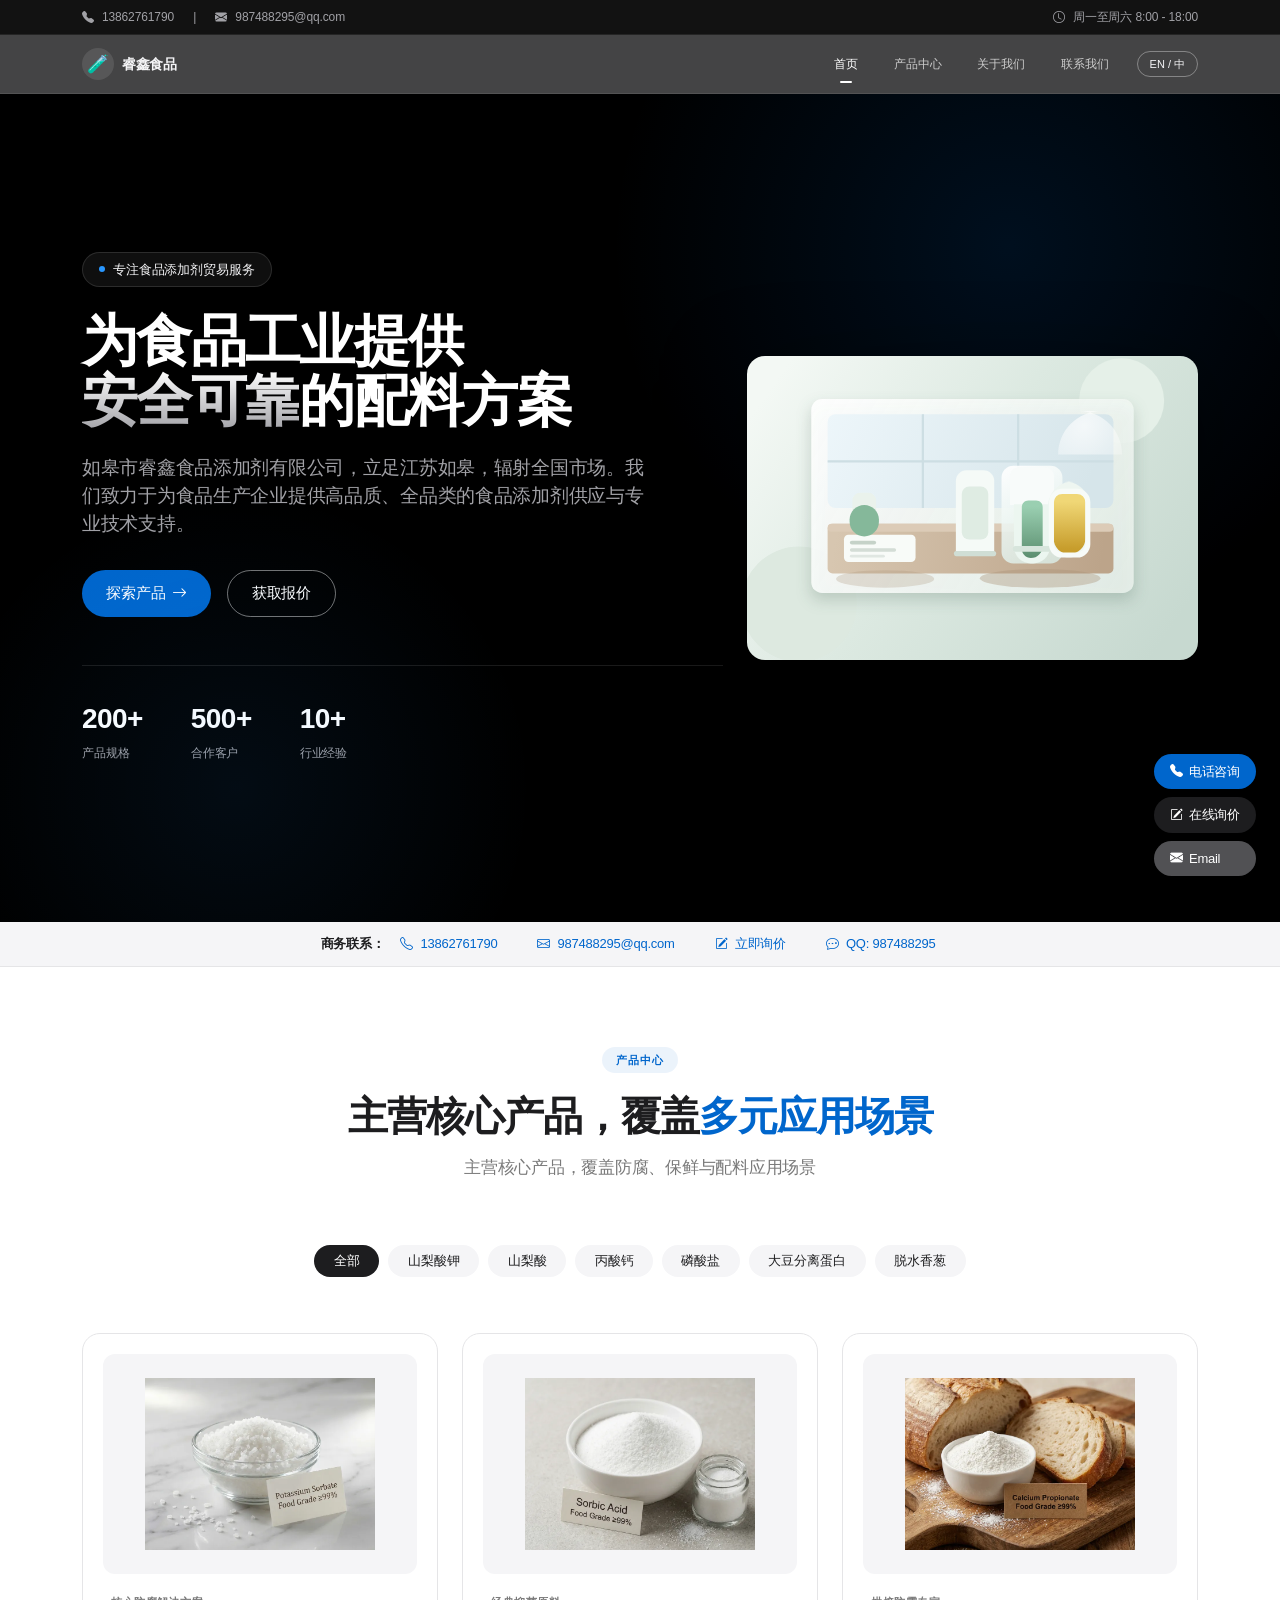
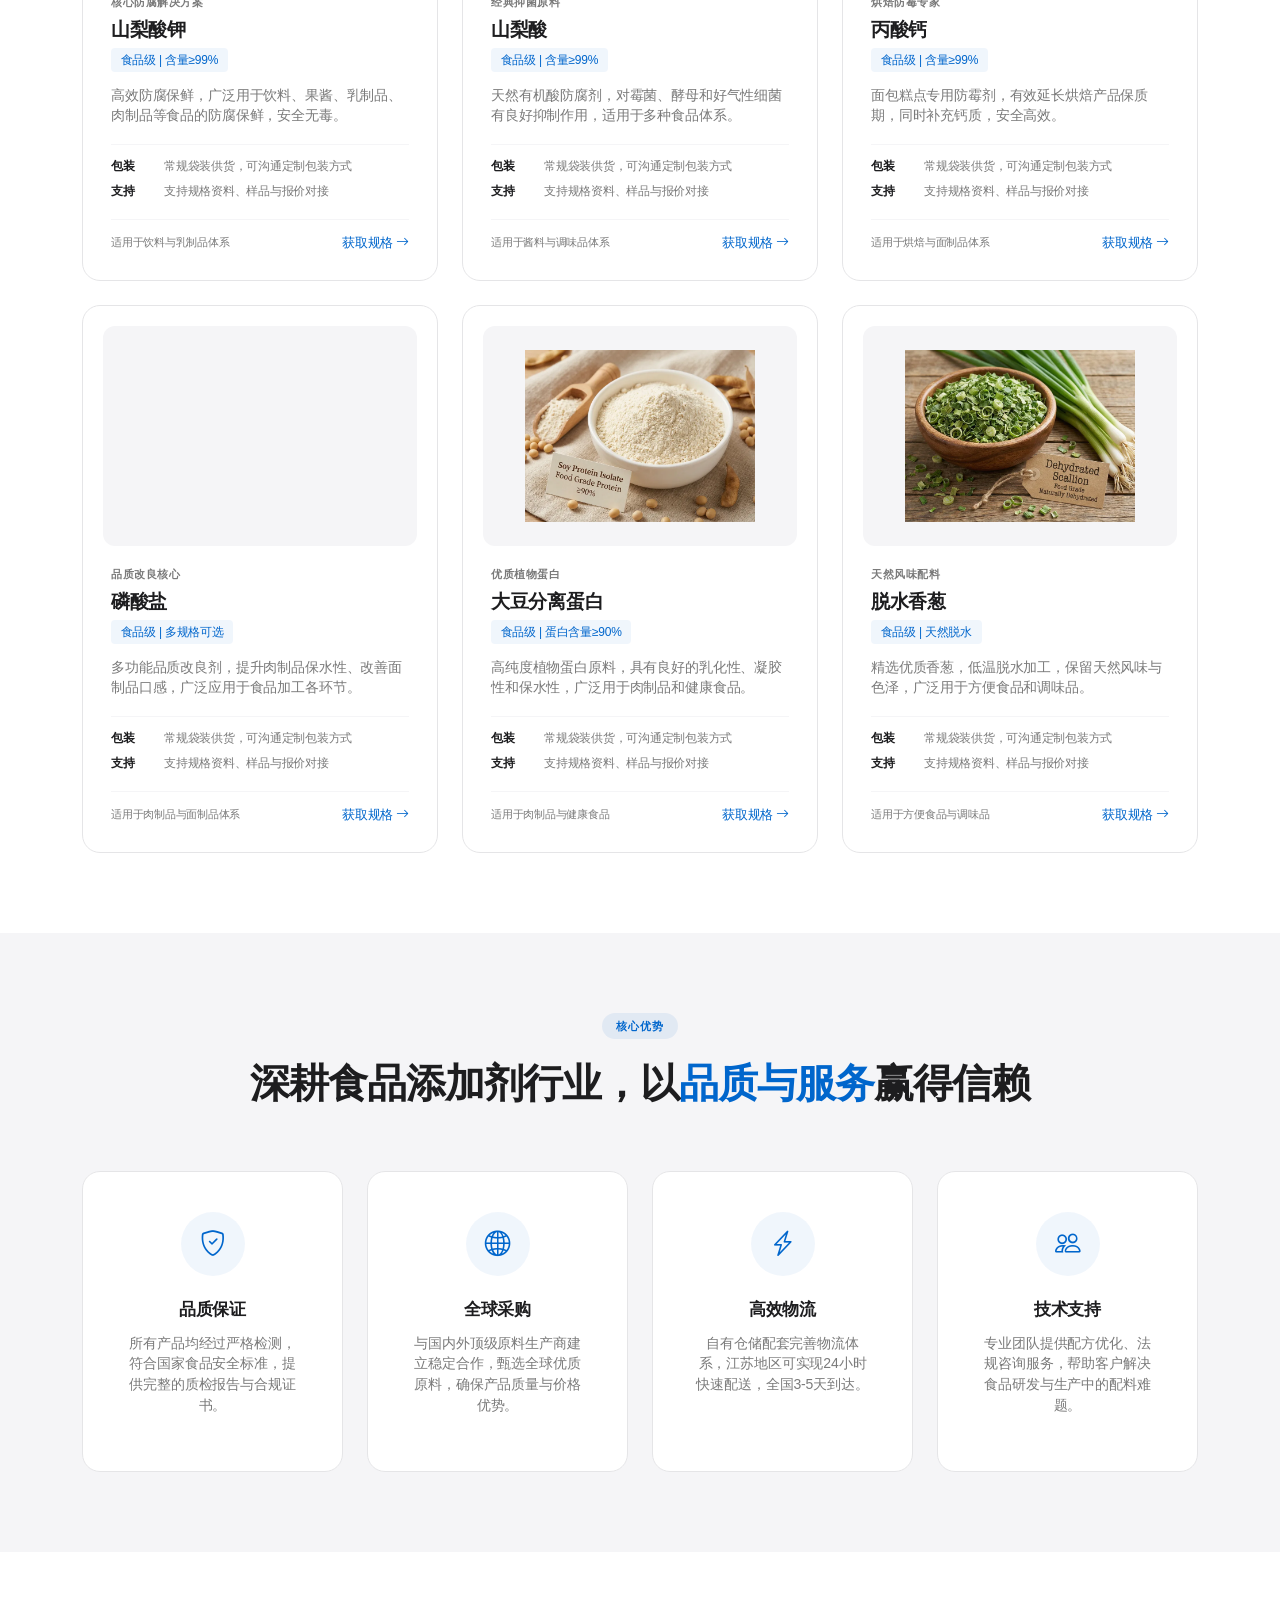
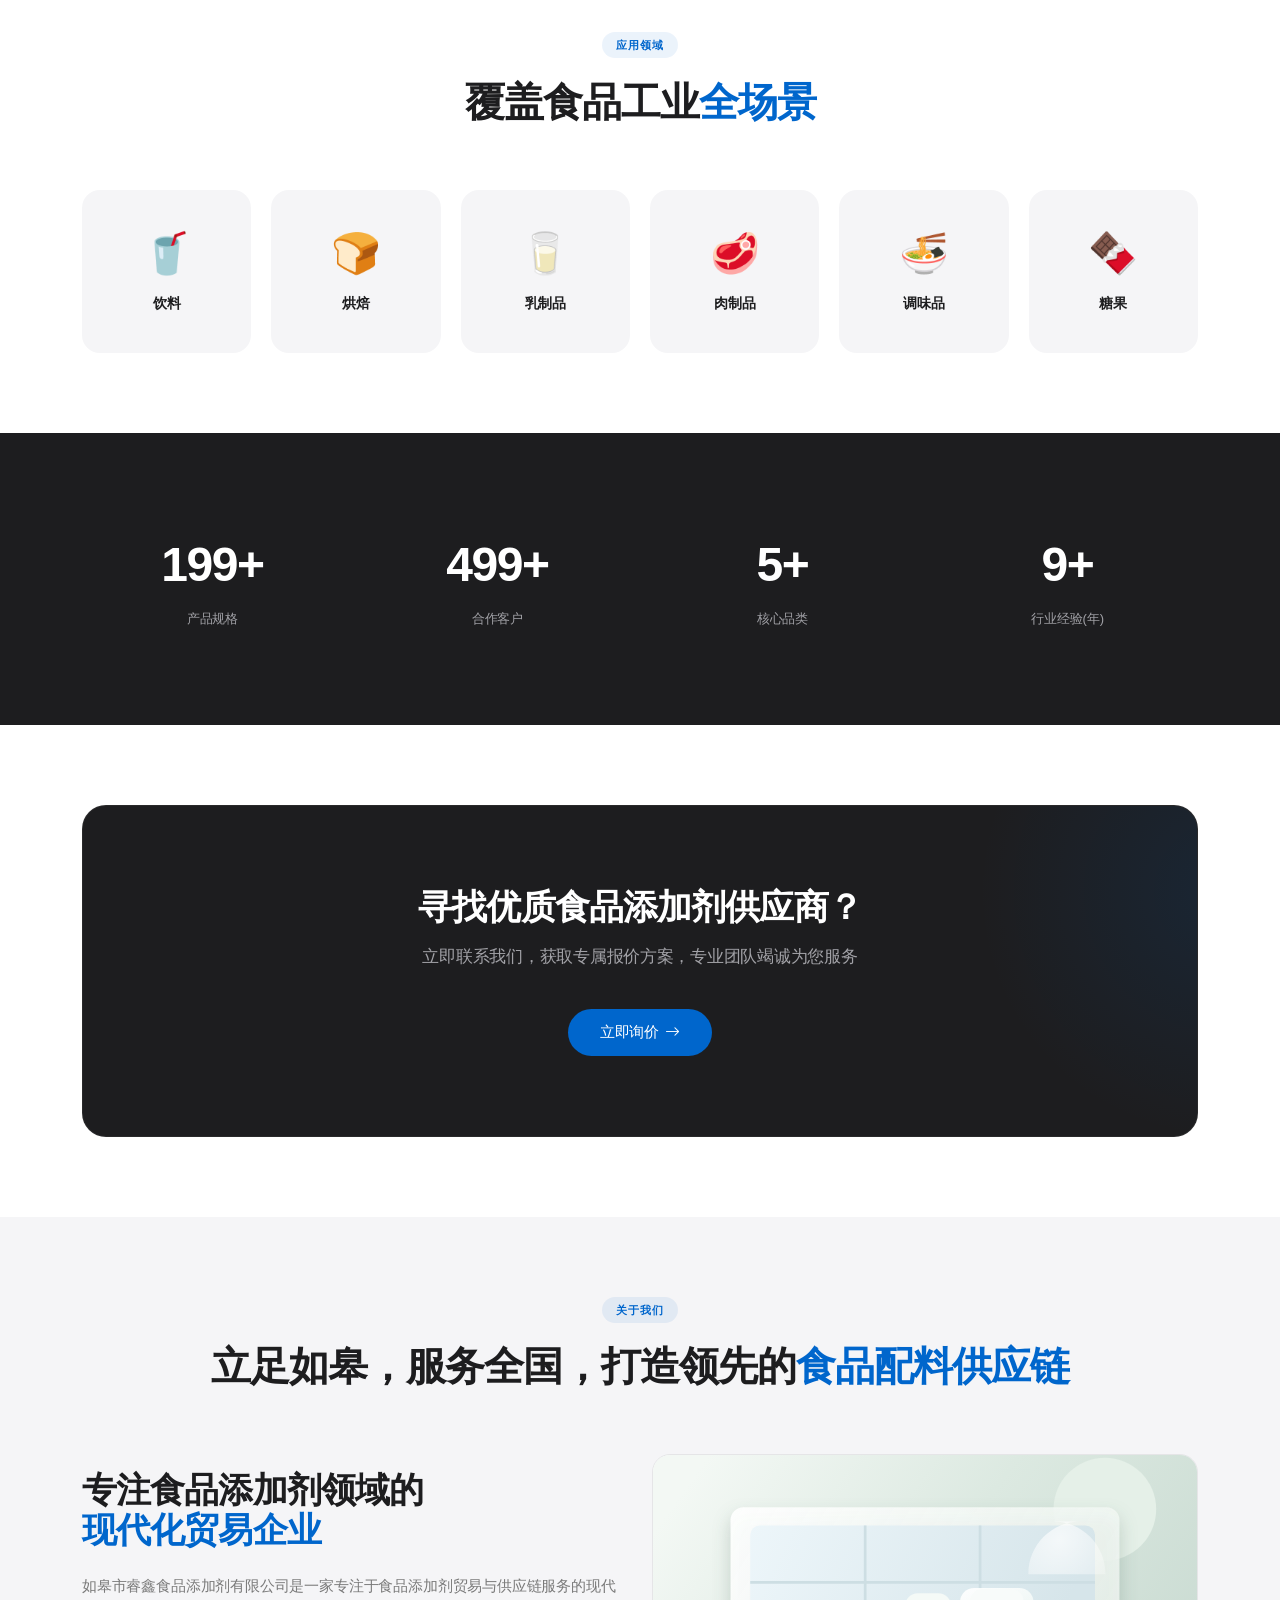
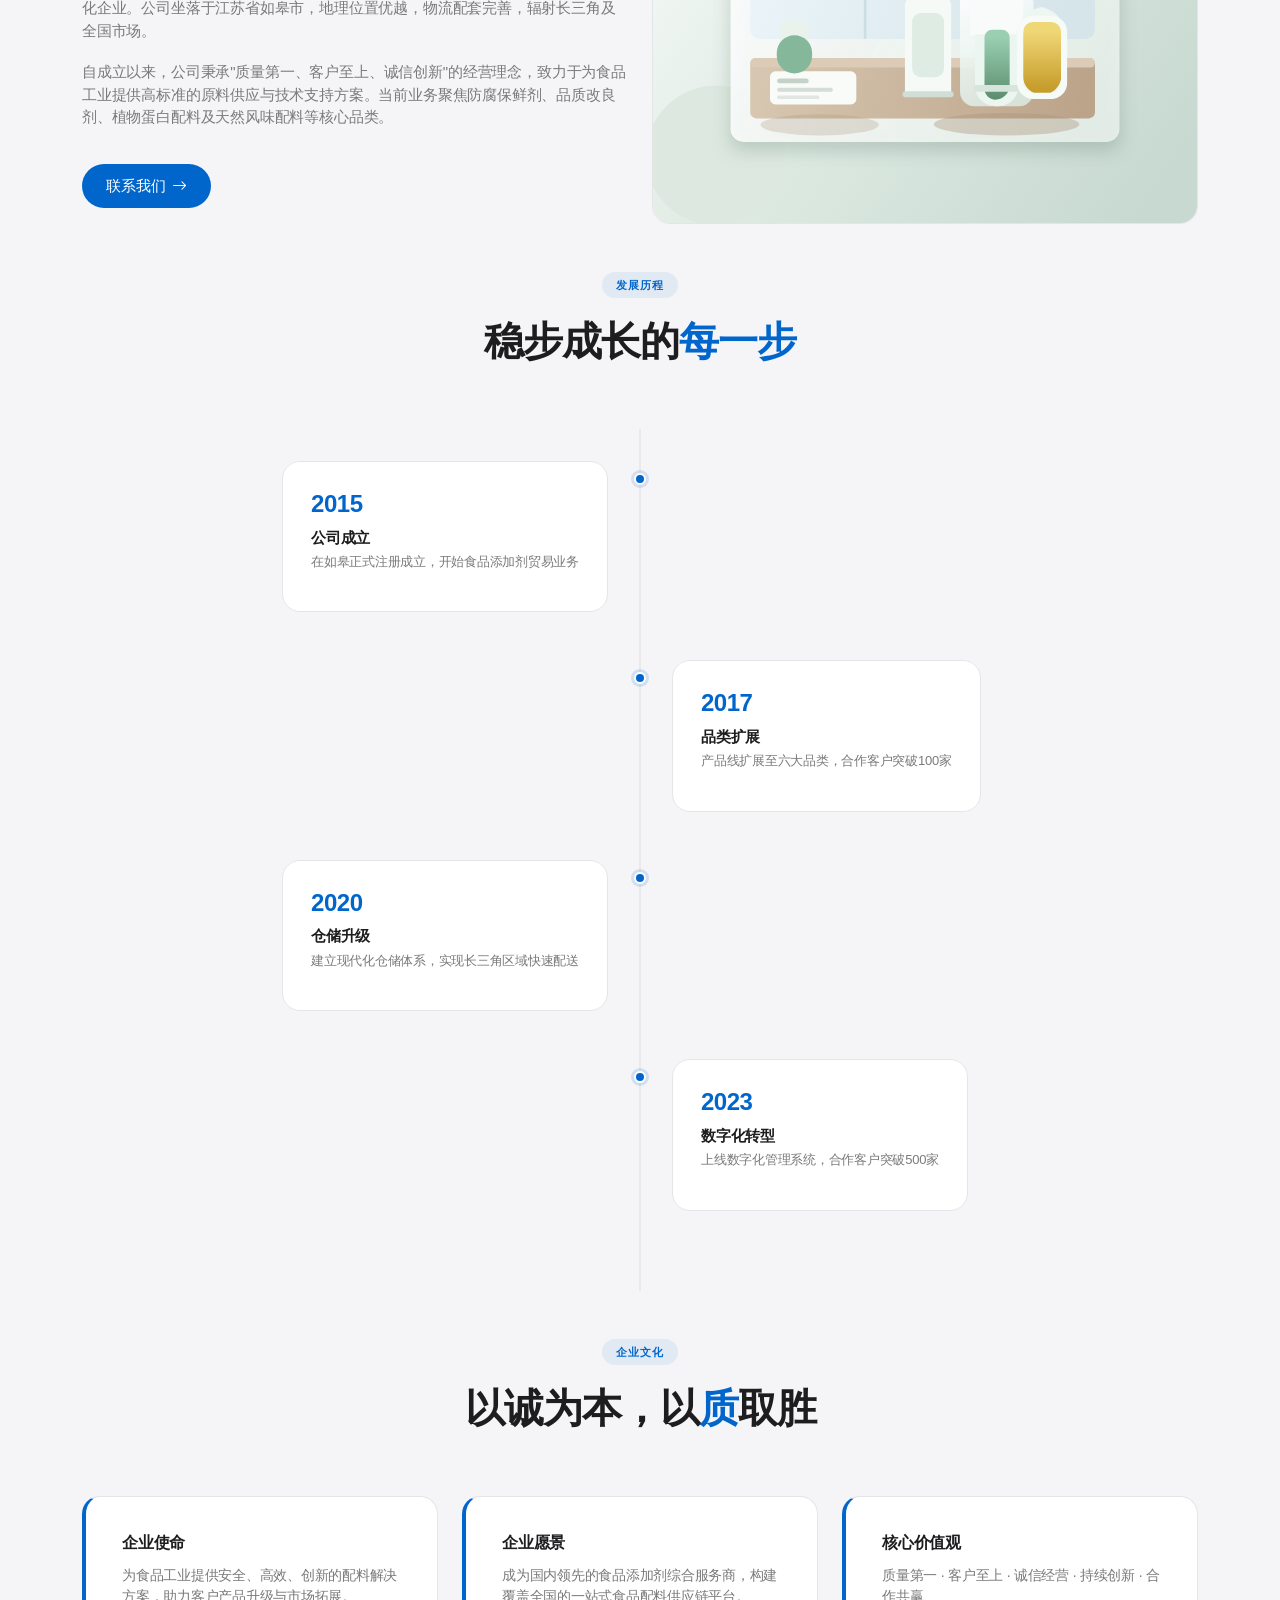
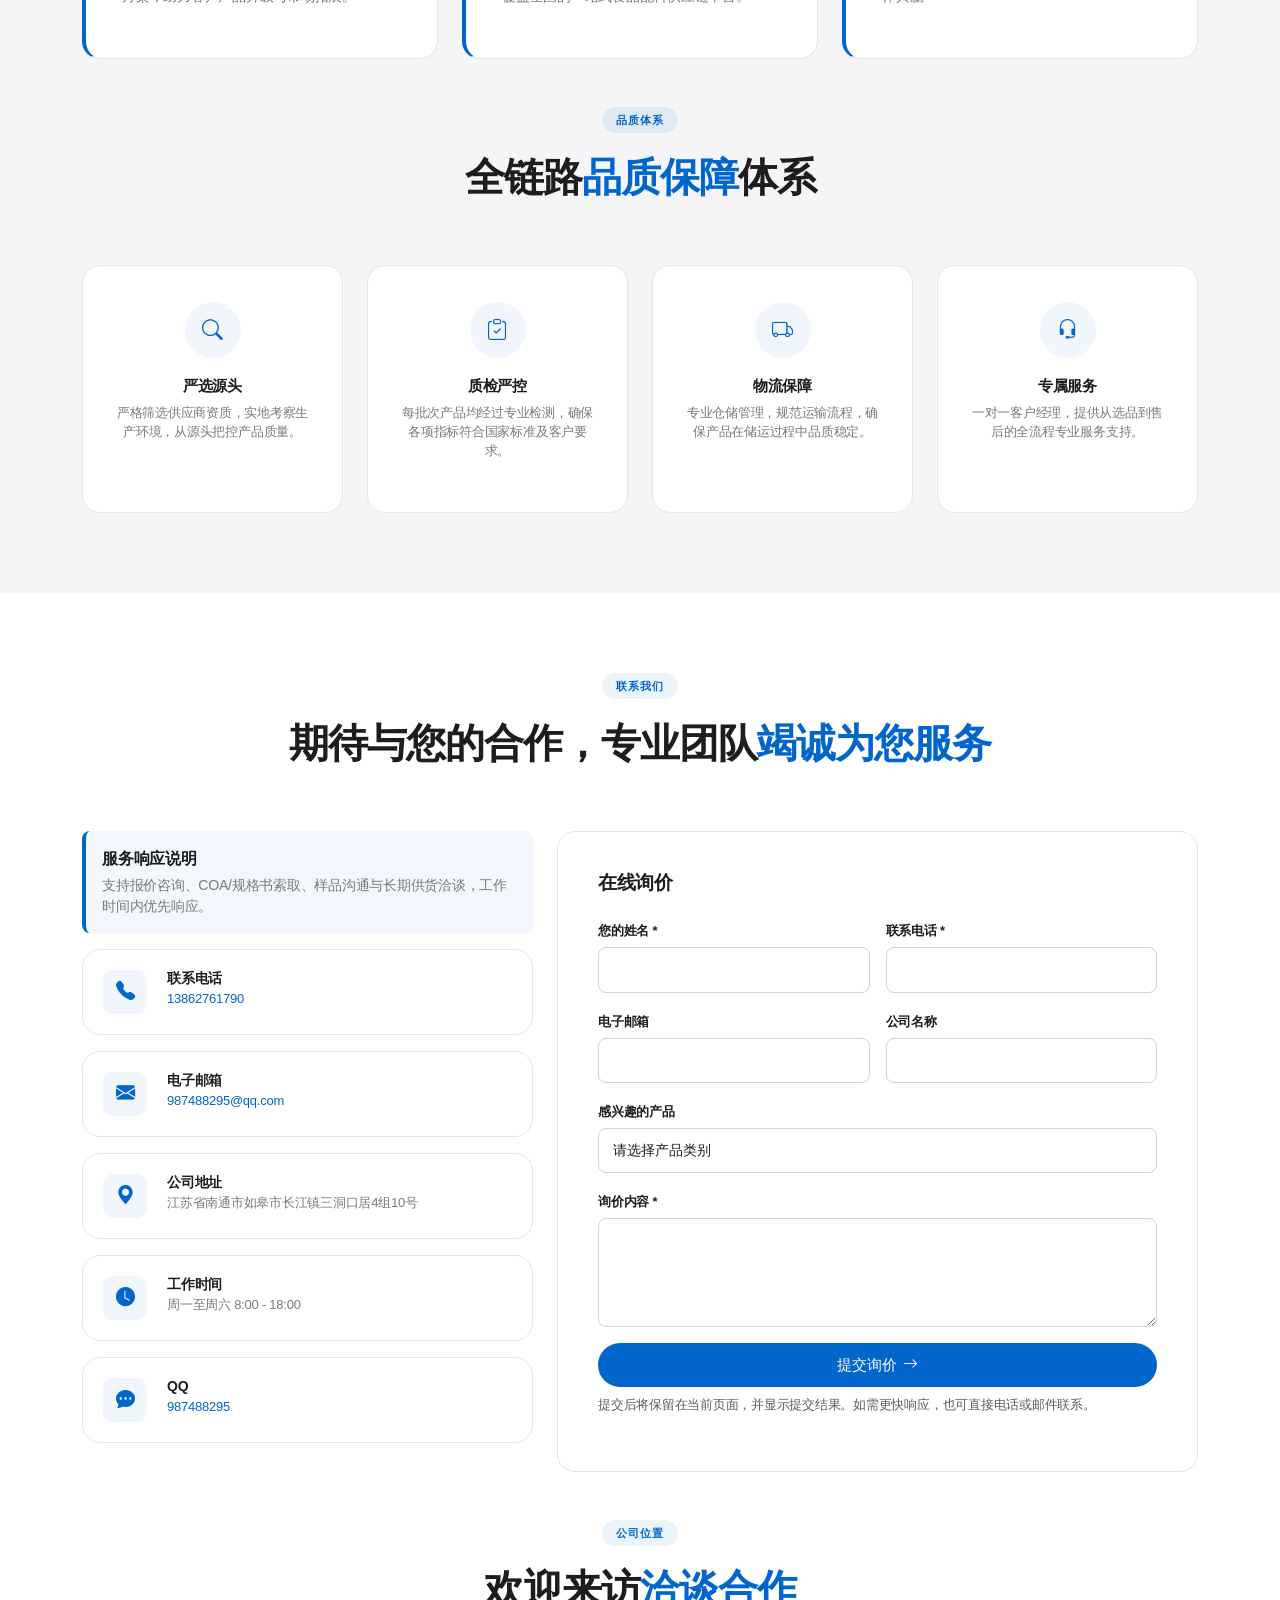
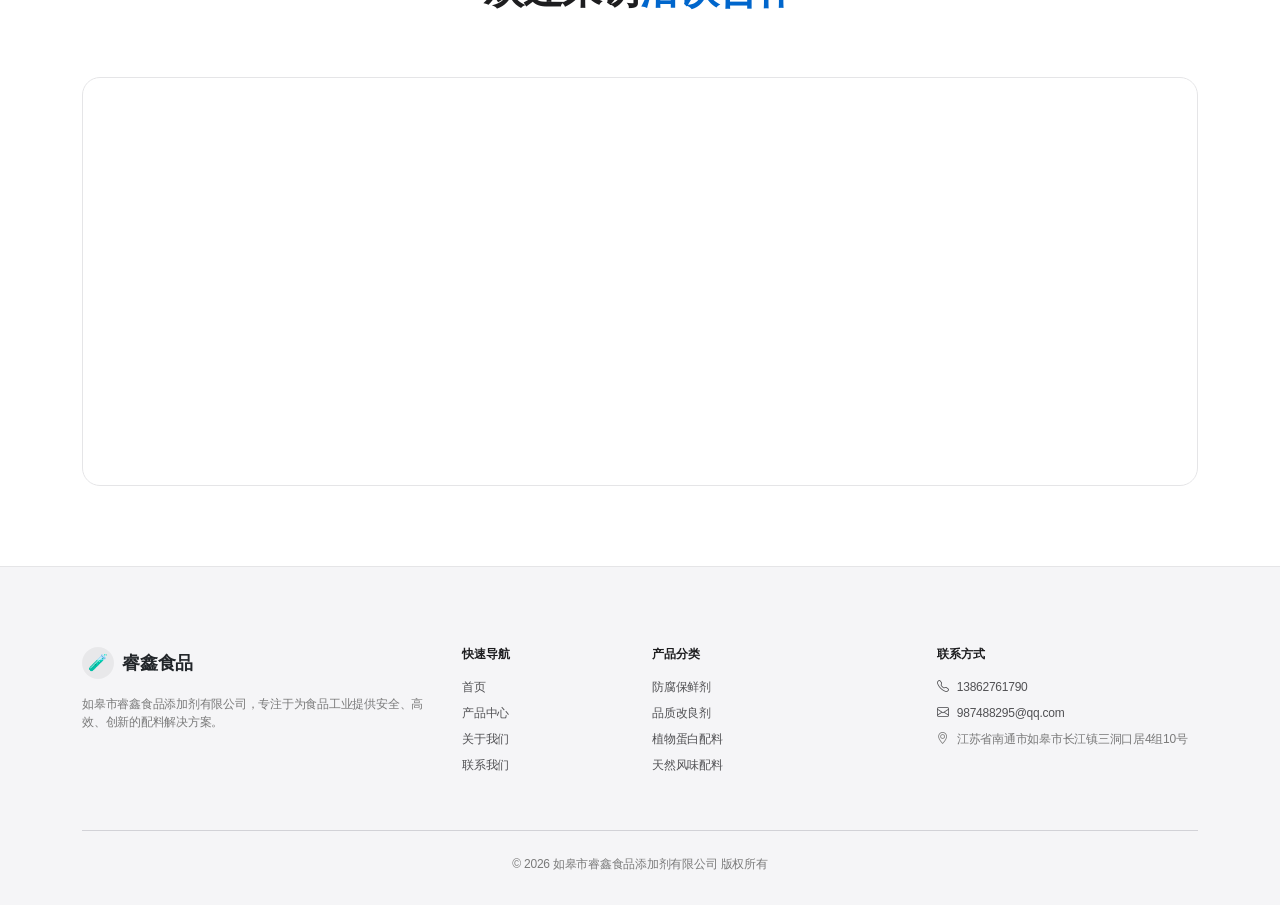
==== commit 63e4f842: "视觉与性能优化：修复视觉bug、统一设计规范、性能/SEO/无障碍改进 - 修复页脚品牌名 text-white 在浅色背景上不可见的问题 - 弹窗询价按钮由绿色改为设计规范的 Action Blue" ====
--- a/index.html
+++ b/index.html
@@ -9,7 +9,11 @@
     <meta property="og:type" content="website">
     <meta property="og:title" content="如皋市睿鑫食品添加剂有限公司 | 专业的防腐保鲜与食品配料供应商">
     <meta property="og:description" content="专注食品添加剂领域，为您提供防腐保鲜剂、品质改良剂、植物蛋白及天然风味配料等安全可靠的食品配料方案。">
-    <meta property="og:image" content="images/og-image.svg">
+    <meta property="og:image" content="https://ruixinfood.com/images/og-image.svg">
+    <meta property="og:url" content="https://ruixinfood.com/">
+    <link rel="canonical" href="https://ruixinfood.com/">
+    <meta name="theme-color" content="#0066cc">
+    <link rel="icon" href="data:image/svg+xml,%3Csvg xmlns='http://www.w3.org/2000/svg' viewBox='0 0 100 100'%3E%3Ccircle cx='50' cy='50' r='48' fill='%230066cc'/%3E%3Ctext x='50' y='68' font-size='52' text-anchor='middle' fill='%23fff' font-family='sans-serif' font-weight='600'%3E%E7%9D%BF%3C/text%3E%3C/svg%3E">
 
     <!-- JSON-LD Structured Data for SEO -->
     <script type="application/ld+json">
@@ -34,12 +38,11 @@
     }
     </script>
 
+    <link rel="preconnect" href="https://cdn.jsdelivr.net" crossorigin>
     <!-- Bootstrap 5 CSS -->
     <link href="https://cdn.jsdelivr.net/npm/bootstrap@5.3.3/dist/css/bootstrap.min.css" rel="stylesheet">
     <!-- Bootstrap Icons -->
     <link href="https://cdn.jsdelivr.net/npm/bootstrap-icons@1.11.3/font/bootstrap-icons.min.css" rel="stylesheet">
-    <!-- Google Fonts -->
-    <link href="https://fonts.googleapis.com/css2?family=Noto+Sans+SC:wght@300;400;500;600;700;900&family=Inter:wght@300;400;500;600;700&display=swap" rel="stylesheet">
     <!-- AOS Animation -->
     <link href="https://cdn.jsdelivr.net/npm/aos@2.3.4/dist/aos.css" rel="stylesheet">
 
@@ -56,7 +59,7 @@
             --gray-200: #e0e0e0;
             --gray-600: #7a7a7a;
             --white: #ffffff;
-            --font-body: "SF Pro Text", "SF Pro Display", "Inter", "Noto Sans SC", -apple-system, BlinkMacSystemFont, "Segoe UI", Roboto, sans-serif;
+            --font-body: "SF Pro Text", "SF Pro Display", -apple-system, BlinkMacSystemFont, "PingFang SC", "Segoe UI", "Microsoft YaHei", Roboto, sans-serif;
             --shadow-sm: none;
             --shadow-md: none;
             --shadow-lg: none;
@@ -66,6 +69,22 @@
         * { margin: 0; padding: 0; box-sizing: border-box; }
 
         html { scroll-behavior: smooth; scroll-padding-top: 76px; }
+
+        ::selection { background: rgba(0, 102, 204, 0.2); }
+
+        a:focus-visible, button:focus-visible, .form-control:focus-visible, .form-select:focus-visible {
+            outline: 2px solid var(--primary-focus, #0071e3);
+            outline-offset: 2px;
+        }
+
+        @media (prefers-reduced-motion: reduce) {
+            html { scroll-behavior: auto; }
+            *, *::before, *::after {
+                animation-duration: 0.01ms !important;
+                animation-iteration-count: 1 !important;
+                transition-duration: 0.01ms !important;
+            }
+        }
 
         body {
             font-family: var(--font-body);
@@ -319,6 +338,20 @@
         .btn-outline-custom:active {
             transform: scale(0.96);
         }
+        .btn-pill-light {
+            background: var(--gray-100);
+            color: var(--dark);
+            border: none;
+            padding: 11px 24px;
+            border-radius: 9999px;
+            font-weight: 400;
+            font-size: 14px;
+            transition: var(--transition);
+            cursor: pointer;
+            letter-spacing: -0.01em;
+        }
+        .btn-pill-light:hover { background: #e8e8ed; color: var(--dark); }
+        .btn-pill-light:active { transform: scale(0.96); }
 
         /* ─── Section Styles ─── */
         .section-padding { padding: 80px 0; }
@@ -401,6 +434,7 @@
             transition: var(--transition);
         }
         .filter-btn:hover { background: #e8e8ed; }
+        .filter-btn:active { transform: scale(0.96); }
         .filter-btn.active {
             background: var(--dark);
             color: var(--white);
@@ -1120,7 +1154,7 @@
                 <span class="t-zh">睿鑫食品</span>
                 <span class="t-en">Ruixin Food</span>
             </a>
-            <button class="navbar-toggler" type="button" data-bs-toggle="collapse" data-bs-target="#navbarNav">
+            <button class="navbar-toggler" type="button" data-bs-toggle="collapse" data-bs-target="#navbarNav" aria-controls="navbarNav" aria-expanded="false" aria-label="切换导航菜单">
                 <span class="navbar-toggler-icon"></span>
             </button>
             <div class="collapse navbar-collapse justify-content-end" id="navbarNav">
@@ -1130,7 +1164,7 @@
                     <li class="nav-item"><a class="nav-link" href="#about"><span class="t-zh">关于我们</span><span class="t-en">About</span></a></li>
                     <li class="nav-item"><a class="nav-link" href="#contact"><span class="t-zh">联系我们</span><span class="t-en">Contact</span></a></li>
                     <li class="nav-item ms-2">
-                        <button class="btn-lang" onclick="toggleLang()">EN / 中</button>
+                        <button class="btn-lang" onclick="toggleLang()" aria-label="Switch language / 切换语言">EN / 中</button>
                     </li>
                 </ul>
             </div>
@@ -1239,7 +1273,7 @@
                 <div class="col-lg-4 col-md-6 product-item" data-category="potassium-sorbate" data-aos="fade-up">
                     <div class="product-card">
                         <div class="product-card-img">
-                            <img src="images/prod_potassium_sorbate.webp" alt="山梨酸钾">
+                            <img src="images/prod_potassium_sorbate.webp" alt="山梨酸钾" loading="lazy" decoding="async">
                         </div>
                         <div class="product-card-body">
                             <div class="product-tagline"><span class="t-zh">核心防腐解决方案</span><span class="t-en">Core Preservation Solution</span></div>
@@ -1262,7 +1296,7 @@
                 <div class="col-lg-4 col-md-6 product-item" data-category="sorbic-acid" data-aos="fade-up" data-aos-delay="100">
                     <div class="product-card">
                         <div class="product-card-img">
-                            <img src="images/prod_sorbic_acid.webp" alt="山梨酸">
+                            <img src="images/prod_sorbic_acid.webp" alt="山梨酸" loading="lazy" decoding="async">
                         </div>
                         <div class="product-card-body">
                             <div class="product-tagline"><span class="t-zh">经典抑菌原料</span><span class="t-en">Classic Antimicrobial Ingredient</span></div>
@@ -1285,7 +1319,7 @@
                 <div class="col-lg-4 col-md-6 product-item" data-category="calcium-propionate" data-aos="fade-up" data-aos-delay="200">
                     <div class="product-card">
                         <div class="product-card-img">
-                            <img src="images/prod_calcium_propionate.webp" alt="丙酸钙">
+                            <img src="images/prod_calcium_propionate.webp" alt="丙酸钙" loading="lazy" decoding="async">
                         </div>
                         <div class="product-card-body">
                             <div class="product-tagline"><span class="t-zh">烘焙防霉专家</span><span class="t-en">Bakery Anti-mold Expert</span></div>
@@ -1308,7 +1342,7 @@
                 <div class="col-lg-4 col-md-6 product-item" data-category="phosphate" data-aos="fade-up">
                     <div class="product-card">
                         <div class="product-card-img">
-                            <img src="images/prod_phosphate.webp" alt="磷酸盐">
+                            <img src="images/prod_phosphate.webp" alt="磷酸盐" loading="lazy" decoding="async">
                         </div>
                         <div class="product-card-body">
                             <div class="product-tagline"><span class="t-zh">品质改良核心</span><span class="t-en">Core Quality Improver</span></div>
@@ -1331,7 +1365,7 @@
                 <div class="col-lg-4 col-md-6 product-item" data-category="soy-protein" data-aos="fade-up" data-aos-delay="100">
                     <div class="product-card">
                         <div class="product-card-img">
-                            <img src="images/prod_soy_protein_isolate.webp" alt="大豆分离蛋白">
+                            <img src="images/prod_soy_protein_isolate.webp" alt="大豆分离蛋白" loading="lazy" decoding="async">
                         </div>
                         <div class="product-card-body">
                             <div class="product-tagline"><span class="t-zh">优质植物蛋白</span><span class="t-en">Premium Plant Protein</span></div>
@@ -1354,13 +1388,13 @@
                 <div class="col-lg-4 col-md-6 product-item" data-category="dehydrated-scallion" data-aos="fade-up" data-aos-delay="200">
                     <div class="product-card">
                         <div class="product-card-img">
-                            <img src="images/prod_dehydrated_scallion.webp" alt="脱水香葱">
+                            <img src="images/prod_dehydrated_scallion.webp" alt="脱水香葱" loading="lazy" decoding="async">
                         </div>
                         <div class="product-card-body">
                             <div class="product-tagline"><span class="t-zh">天然风味配料</span><span class="t-en">Natural Flavor Ingredient</span></div>
                             <h3><span class="t-zh">脱水香葱</span><span class="t-en">Dehydrated Scallion</span></h3>
                             <span class="product-spec"><span class="t-zh">食品级 | 天然脱水</span><span class="t-en">Food Grade | Naturally Dehydrated</span></span>
-                            <p><span class="t-zh">精选优质香葱，低温脱水加工，保留天然风味与色泽，广泛用于方便食品 and 调味品。</span><span class="t-en">Selected premium scallions, low-temperature dehydrated to preserve natural flavor and color.</span></p>
+                            <p><span class="t-zh">精选优质香葱，低温脱水加工，保留天然风味与色泽，广泛用于方便食品和调味品。</span><span class="t-en">Selected premium scallions, low-temperature dehydrated to preserve natural flavor and color.</span></p>
                             <div class="product-facts">
                                 <div class="product-fact"><strong><span class="t-zh">包装</span><span class="t-en">Pack</span></strong><span class="t-zh">常规袋装供货，可沟通定制包装方式</span><span class="t-en">Standard bagged supply with packaging options on request</span></div>
                                 <div class="product-fact"><strong><span class="t-zh">支持</span><span class="t-en">Support</span></strong><span class="t-zh">支持规格资料、样品与报价对接</span><span class="t-en">Documentation, samples, and quotation support available</span></div>
@@ -1537,7 +1571,7 @@
                 </div>
                 <div class="col-lg-6" data-aos="fade-left">
                     <div class="about-image">
-                        <img src="images/food_lab_hero.svg" alt="睿鑫食品实验室">
+                        <img src="images/food_lab_hero.svg" alt="睿鑫食品实验室" loading="lazy" decoding="async">
                     </div>
                 </div>
             </div>
@@ -1665,35 +1699,35 @@
                     </div>
 
                     <div class="contact-info-card">
-                        <div class="ci-icon">📞</div>
+                        <div class="ci-icon"><i class="bi bi-telephone-fill"></i></div>
                         <div>
                             <h4><span class="t-zh">联系电话</span><span class="t-en">Phone</span></h4>
                             <p><a href="tel:13862761790">13862761790</a></p>
                         </div>
                     </div>
                     <div class="contact-info-card">
-                        <div class="ci-icon">📧</div>
+                        <div class="ci-icon"><i class="bi bi-envelope-fill"></i></div>
                         <div>
                             <h4><span class="t-zh">电子邮箱</span><span class="t-en">Email</span></h4>
                             <p><a href="mailto:987488295@qq.com">987488295@qq.com</a></p>
                         </div>
                     </div>
                     <div class="contact-info-card">
-                        <div class="ci-icon">📍</div>
+                        <div class="ci-icon"><i class="bi bi-geo-alt-fill"></i></div>
                         <div>
                             <h4><span class="t-zh">公司地址</span><span class="t-en">Address</span></h4>
                             <p><span class="t-zh">江苏省南通市如皋市长江镇三洞口居4组10号</span><span class="t-en">No.10, Group 4, Sandongkou, Changjiang Town, Rugao, Nantong, Jiangsu, China</span></p>
                         </div>
                     </div>
                     <div class="contact-info-card">
-                        <div class="ci-icon">🕐</div>
+                        <div class="ci-icon"><i class="bi bi-clock-fill"></i></div>
                         <div>
                             <h4><span class="t-zh">工作时间</span><span class="t-en">Business Hours</span></h4>
                             <p><span class="t-zh">周一至周六 8:00 - 18:00</span><span class="t-en">Mon - Sat 8:00 AM - 6:00 PM</span></p>
                         </div>
                     </div>
                     <div class="contact-info-card">
-                        <div class="ci-icon">💬</div>
+                        <div class="ci-icon"><i class="bi bi-chat-dots-fill"></i></div>
                         <div>
                             <h4>QQ</h4>
                             <p><a href="tencent://message/?uin=987488295&Site=Ruixin&Menu=yes">987488295</a></p>
@@ -1704,7 +1738,7 @@
                 <!-- Contact Form -->
                 <div class="col-lg-7" data-aos="fade-left">
                     <div class="contact-form-wrapper">
-                        <h3><span class="t-zh">📝 在线询价</span><span class="t-en">📝 Online Inquiry</span></h3>
+                        <h3><span class="t-zh">在线询价</span><span class="t-en">Online Inquiry</span></h3>
                         <div class="form-status" id="formStatus" role="status" aria-live="polite"></div>
                         <form id="contactForm" action="https://formsubmit.co/610630838@qq.com" method="POST" data-ajax-action="https://formsubmit.co/ajax/610630838@qq.com" onsubmit="handleSubmit(event)">
                             <input type="hidden" name="_subject" value="🌟 新的官方网站在线询价 / New Inquiry">
@@ -1780,7 +1814,7 @@
                 <div class="col-lg-4">
                     <div class="d-flex align-items-center gap-2 mb-3">
                         <span class="brand-icon-sm">🧪</span>
-                        <span class="fw-bold text-white" style="font-size: 1.1rem;">
+                        <span class="fw-bold text-dark" style="font-size: 1.1rem;">
                             <span class="t-zh">睿鑫食品</span><span class="t-en">Ruixin Food</span>
                         </span>
                     </div>
@@ -1821,7 +1855,7 @@
     </div>
 
     <!-- Back to Top -->
-    <button class="back-to-top" id="backToTop" onclick="window.scrollTo({top:0,behavior:'smooth'})">
+    <button class="back-to-top" id="backToTop" aria-label="返回顶部" onclick="window.scrollTo({top:0,behavior:'smooth'})">
         <i class="bi bi-chevron-up"></i>
     </button>
 
@@ -1834,41 +1868,42 @@
     <script src="https://cdn.jsdelivr.net/npm/aos@2.3.4/dist/aos.js"></script>
 
     <script>
-        // Initialize AOS
+        // Initialize AOS (respect reduced-motion preference)
         AOS.init({
             duration: 800,
             easing: 'ease-out-cubic',
             once: true,
-            offset: 50
+            offset: 50,
+            disable: window.matchMedia('(prefers-reduced-motion: reduce)').matches
         });
 
-        // Navbar scroll effect
+        // Unified scroll handler: navbar, back-to-top, active nav link
         const navbar = document.getElementById('navbar');
-        window.addEventListener('scroll', () => {
-            navbar.classList.toggle('scrolled', window.scrollY > 50);
-            // Back to top button
-            const btn = document.getElementById('backToTop');
-            btn.classList.toggle('show', window.scrollY > 500);
-        });
-
-        // Active nav link on scroll
+        const backToTopBtn = document.getElementById('backToTop');
         const sections = document.querySelectorAll('section[id]');
         const navLinks = document.querySelectorAll('.nav-link[href^="#"]');
-        window.addEventListener('scroll', () => {
+        let scrollTicking = false;
+        function onScroll() {
+            const y = window.scrollY;
+            navbar.classList.toggle('scrolled', y > 50);
+            backToTopBtn.classList.toggle('show', y > 500);
             let current = '';
             sections.forEach(section => {
-                const sectionTop = section.offsetTop - 100;
-                if (window.scrollY >= sectionTop) {
+                if (y >= section.offsetTop - 100) {
                     current = section.getAttribute('id');
                 }
             });
             navLinks.forEach(link => {
-                link.classList.remove('active');
-                if (link.getAttribute('href') === '#' + current) {
-                    link.classList.add('active');
-                }
+                link.classList.toggle('active', link.getAttribute('href') === '#' + current);
             });
-        });
+            scrollTicking = false;
+        }
+        window.addEventListener('scroll', () => {
+            if (!scrollTicking) {
+                scrollTicking = true;
+                requestAnimationFrame(onScroll);
+            }
+        }, { passive: true });
 
         // Close mobile nav on link click
         document.querySelectorAll('.nav-link').forEach(link => {
@@ -1923,15 +1958,18 @@
         counters.forEach(el => counterObserver.observe(el));
 
         // Language toggle
+        function applyLang(isEn) {
+            document.documentElement.classList.toggle('lang-en', isEn);
+            document.documentElement.setAttribute('lang', isEn ? 'en' : 'zh-CN');
+        }
         function initLang() {
             try {
-                const stored = localStorage.getItem('ruixin-lang');
-                if (stored === 'en') document.documentElement.classList.add('lang-en');
+                applyLang(localStorage.getItem('ruixin-lang') === 'en');
             } catch(e) {}
         }
         function toggleLang() {
-            document.documentElement.classList.toggle('lang-en');
-            const isEn = document.documentElement.classList.contains('lang-en');
+            const isEn = !document.documentElement.classList.contains('lang-en');
+            applyLang(isEn);
             try { localStorage.setItem('ruixin-lang', isEn ? 'en' : 'zh'); } catch(e) {}
         }
         initLang();
@@ -2056,8 +2094,8 @@
             <div class="modal-content border-0 rounded-4 shadow-lg">
                 <div class="modal-header border-bottom-0 bg-light rounded-top-4 py-3 px-4">
                     <h5 class="modal-title fw-bold text-dark">
-                        <span class="t-zh">🧪 山梨酸钾 规格说明书</span>
-                        <span class="t-en">🧪 Potassium Sorbate Specifications</span>
+                        <span class="t-zh">山梨酸钾 规格说明书</span>
+                        <span class="t-en">Potassium Sorbate Specifications</span>
                     </h5>
                     <button type="button" class="btn-close" data-bs-dismiss="modal" aria-label="Close"></button>
                 </div>
@@ -2104,8 +2142,8 @@
                     </div>
                 </div>
                 <div class="modal-footer border-top-0 p-3 bg-light rounded-bottom-4">
-                    <button type="button" class="btn btn-secondary rounded-3" data-bs-dismiss="modal"><span class="t-zh">关闭</span><span class="t-en">Close</span></button>
-                    <button type="button" class="btn btn-success rounded-3 px-4" onclick="inquireProduct('山梨酸钾', 'Potassium Sorbate')"><span class="t-zh">立即询价</span><span class="t-en">Inquire Now</span></button>
+                    <button type="button" class="btn-pill-light" data-bs-dismiss="modal"><span class="t-zh">关闭</span><span class="t-en">Close</span></button>
+                    <button type="button" class="btn-primary-custom px-4" onclick="inquireProduct('山梨酸钾', 'Potassium Sorbate')"><span class="t-zh">立即询价</span><span class="t-en">Inquire Now</span></button>
                 </div>
             </div>
         </div>
@@ -2117,8 +2155,8 @@
             <div class="modal-content border-0 rounded-4 shadow-lg">
                 <div class="modal-header border-bottom-0 bg-light rounded-top-4 py-3 px-4">
                     <h5 class="modal-title fw-bold text-dark">
-                        <span class="t-zh">🧪 山梨酸 规格说明书</span>
-                        <span class="t-en">🧪 Sorbic Acid Specifications</span>
+                        <span class="t-zh">山梨酸 规格说明书</span>
+                        <span class="t-en">Sorbic Acid Specifications</span>
                     </h5>
                     <button type="button" class="btn-close" data-bs-dismiss="modal" aria-label="Close"></button>
                 </div>
@@ -2165,8 +2203,8 @@
                     </div>
                 </div>
                 <div class="modal-footer border-top-0 p-3 bg-light rounded-bottom-4">
-                    <button type="button" class="btn btn-secondary rounded-3" data-bs-dismiss="modal"><span class="t-zh">关闭</span><span class="t-en">Close</span></button>
-                    <button type="button" class="btn btn-success rounded-3 px-4" onclick="inquireProduct('山梨酸', 'Sorbic Acid')"><span class="t-zh">立即询价</span><span class="t-en">Inquire Now</span></button>
+                    <button type="button" class="btn-pill-light" data-bs-dismiss="modal"><span class="t-zh">关闭</span><span class="t-en">Close</span></button>
+                    <button type="button" class="btn-primary-custom px-4" onclick="inquireProduct('山梨酸', 'Sorbic Acid')"><span class="t-zh">立即询价</span><span class="t-en">Inquire Now</span></button>
                 </div>
             </div>
         </div>
@@ -2226,8 +2264,8 @@
                     </div>
                 </div>
                 <div class="modal-footer border-top-0 p-3 bg-light rounded-bottom-4">
-                    <button type="button" class="btn btn-secondary rounded-3" data-bs-dismiss="modal"><span class="t-zh">关闭</span><span class="t-en">Close</span></button>
-                    <button type="button" class="btn btn-success rounded-3 px-4" onclick="inquireProduct('丙酸钙', 'Calcium Propionate')"><span class="t-zh">立即询价</span><span class="t-en">Inquire Now</span></button>
+                    <button type="button" class="btn-pill-light" data-bs-dismiss="modal"><span class="t-zh">关闭</span><span class="t-en">Close</span></button>
+                    <button type="button" class="btn-primary-custom px-4" onclick="inquireProduct('丙酸钙', 'Calcium Propionate')"><span class="t-zh">立即询价</span><span class="t-en">Inquire Now</span></button>
                 </div>
             </div>
         </div>
@@ -2287,8 +2325,8 @@
                     </div>
                 </div>
                 <div class="modal-footer border-top-0 p-3 bg-light rounded-bottom-4">
-                    <button type="button" class="btn btn-secondary rounded-3" data-bs-dismiss="modal"><span class="t-zh">关闭</span><span class="t-en">Close</span></button>
-                    <button type="button" class="btn btn-success rounded-3 px-4" onclick="inquireProduct('磷酸盐', 'Phosphates')"><span class="t-zh">立即询价</span><span class="t-en">Inquire Now</span></button>
+                    <button type="button" class="btn-pill-light" data-bs-dismiss="modal"><span class="t-zh">关闭</span><span class="t-en">Close</span></button>
+                    <button type="button" class="btn-primary-custom px-4" onclick="inquireProduct('磷酸盐', 'Phosphates')"><span class="t-zh">立即询价</span><span class="t-en">Inquire Now</span></button>
                 </div>
             </div>
         </div>
@@ -2348,8 +2386,8 @@
                     </div>
                 </div>
                 <div class="modal-footer border-top-0 p-3 bg-light rounded-bottom-4">
-                    <button type="button" class="btn btn-secondary rounded-3" data-bs-dismiss="modal"><span class="t-zh">关闭</span><span class="t-en">Close</span></button>
-                    <button type="button" class="btn btn-success rounded-3 px-4" onclick="inquireProduct('大豆分离蛋白', 'Soy Protein Isolate')"><span class="t-zh">立即询价</span><span class="t-en">Inquire Now</span></button>
+                    <button type="button" class="btn-pill-light" data-bs-dismiss="modal"><span class="t-zh">关闭</span><span class="t-en">Close</span></button>
+                    <button type="button" class="btn-primary-custom px-4" onclick="inquireProduct('大豆分离蛋白', 'Soy Protein Isolate')"><span class="t-zh">立即询价</span><span class="t-en">Inquire Now</span></button>
                 </div>
             </div>
         </div>
@@ -2405,8 +2443,8 @@
                     </div>
                 </div>
                 <div class="modal-footer border-top-0 p-3 bg-light rounded-bottom-4">
-                    <button type="button" class="btn btn-secondary rounded-3" data-bs-dismiss="modal"><span class="t-zh">关闭</span><span class="t-en">Close</span></button>
-                    <button type="button" class="btn btn-success rounded-3 px-4" onclick="inquireProduct('脱水香葱', 'Dehydrated Scallion')"><span class="t-zh">立即询价</span><span class="t-en">Inquire Now</span></button>
+                    <button type="button" class="btn-pill-light" data-bs-dismiss="modal"><span class="t-zh">关闭</span><span class="t-en">Close</span></button>
+                    <button type="button" class="btn-primary-custom px-4" onclick="inquireProduct('脱水香葱', 'Dehydrated Scallion')"><span class="t-zh">立即询价</span><span class="t-en">Inquire Now</span></button>
                 </div>
             </div>
         </div>
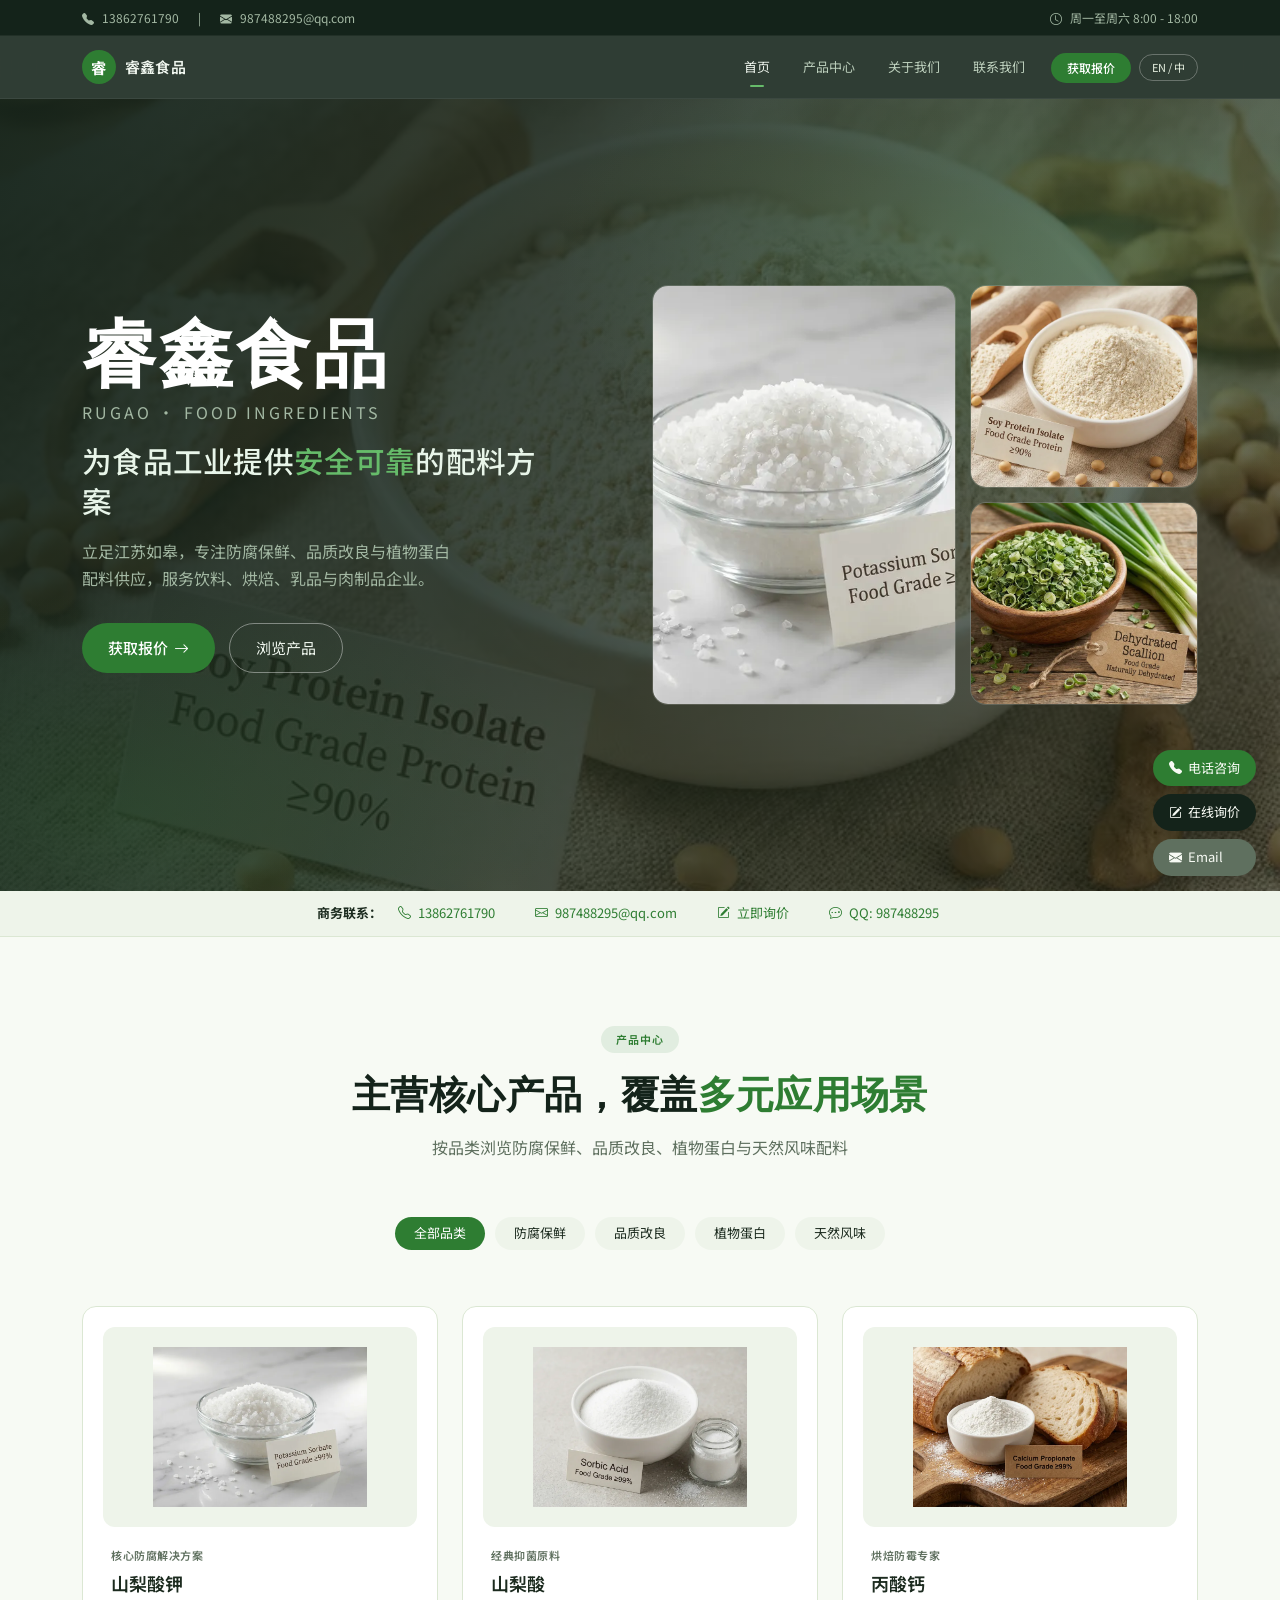
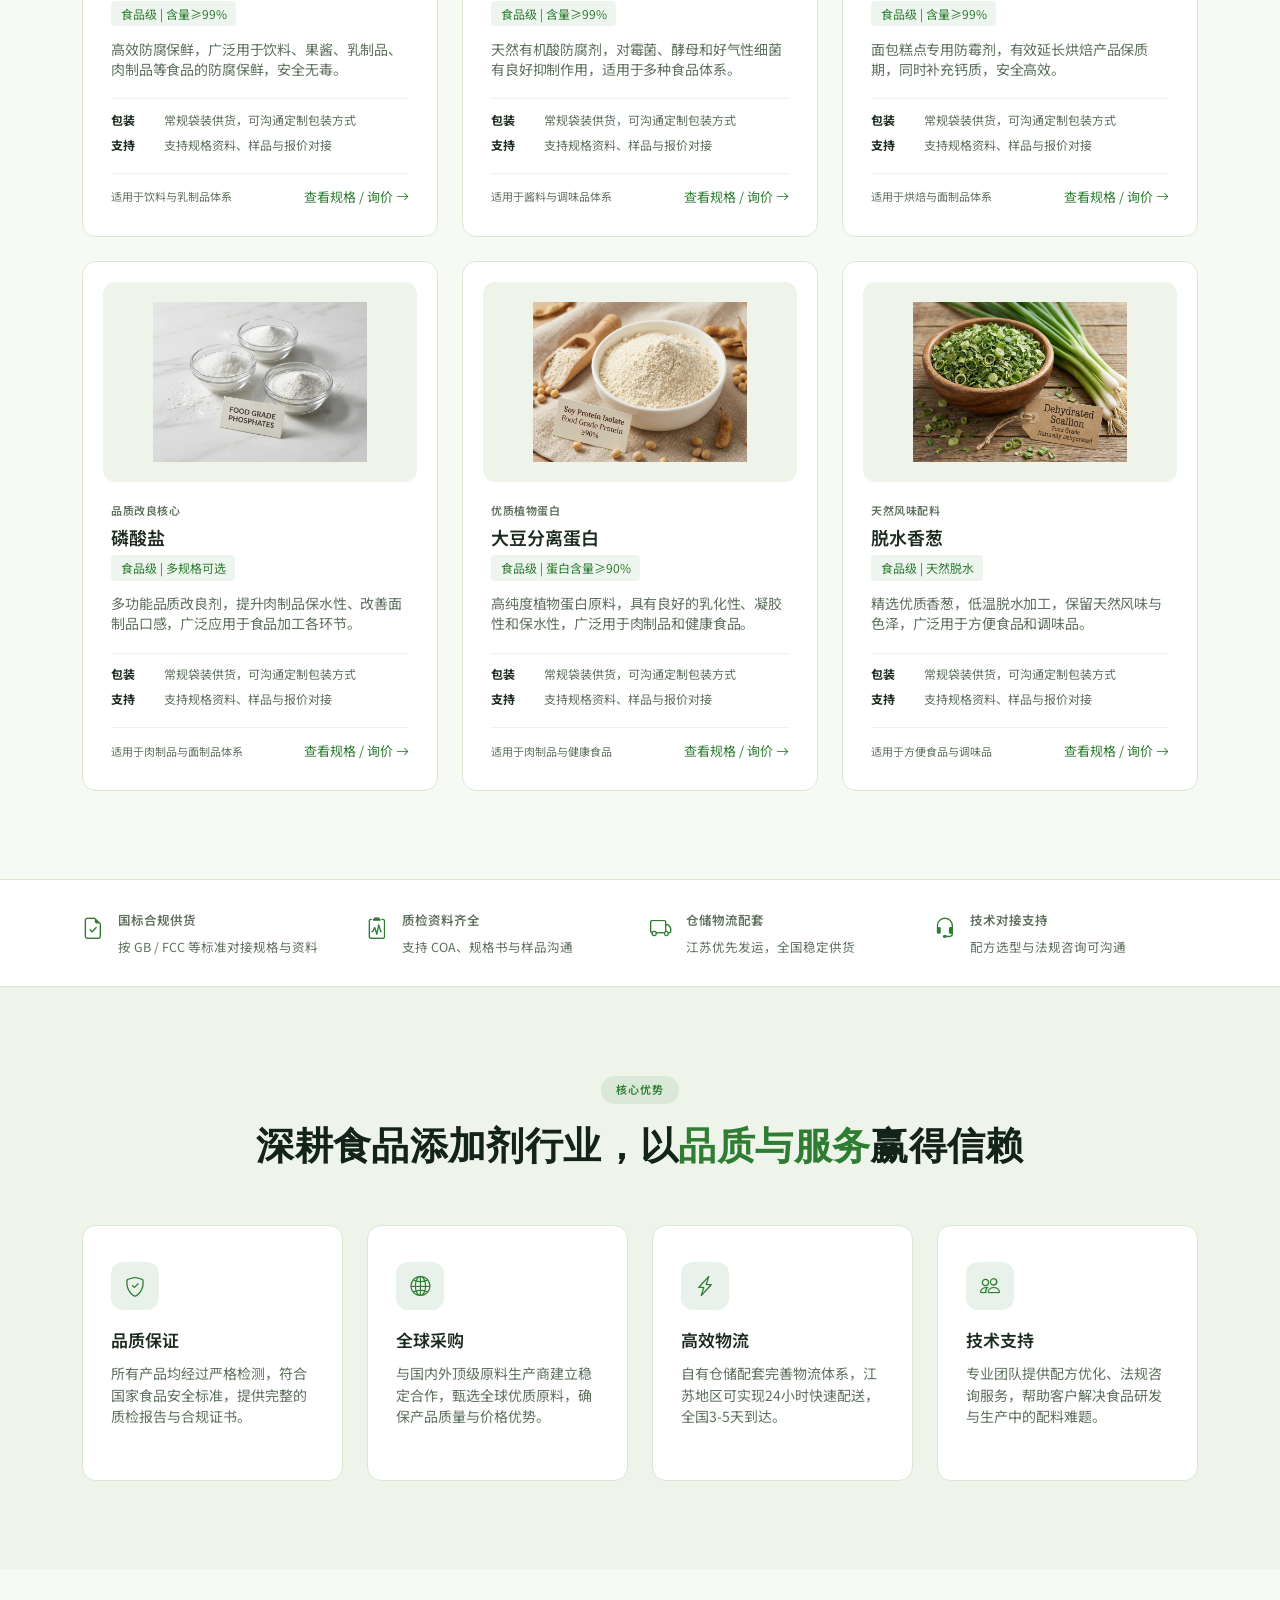
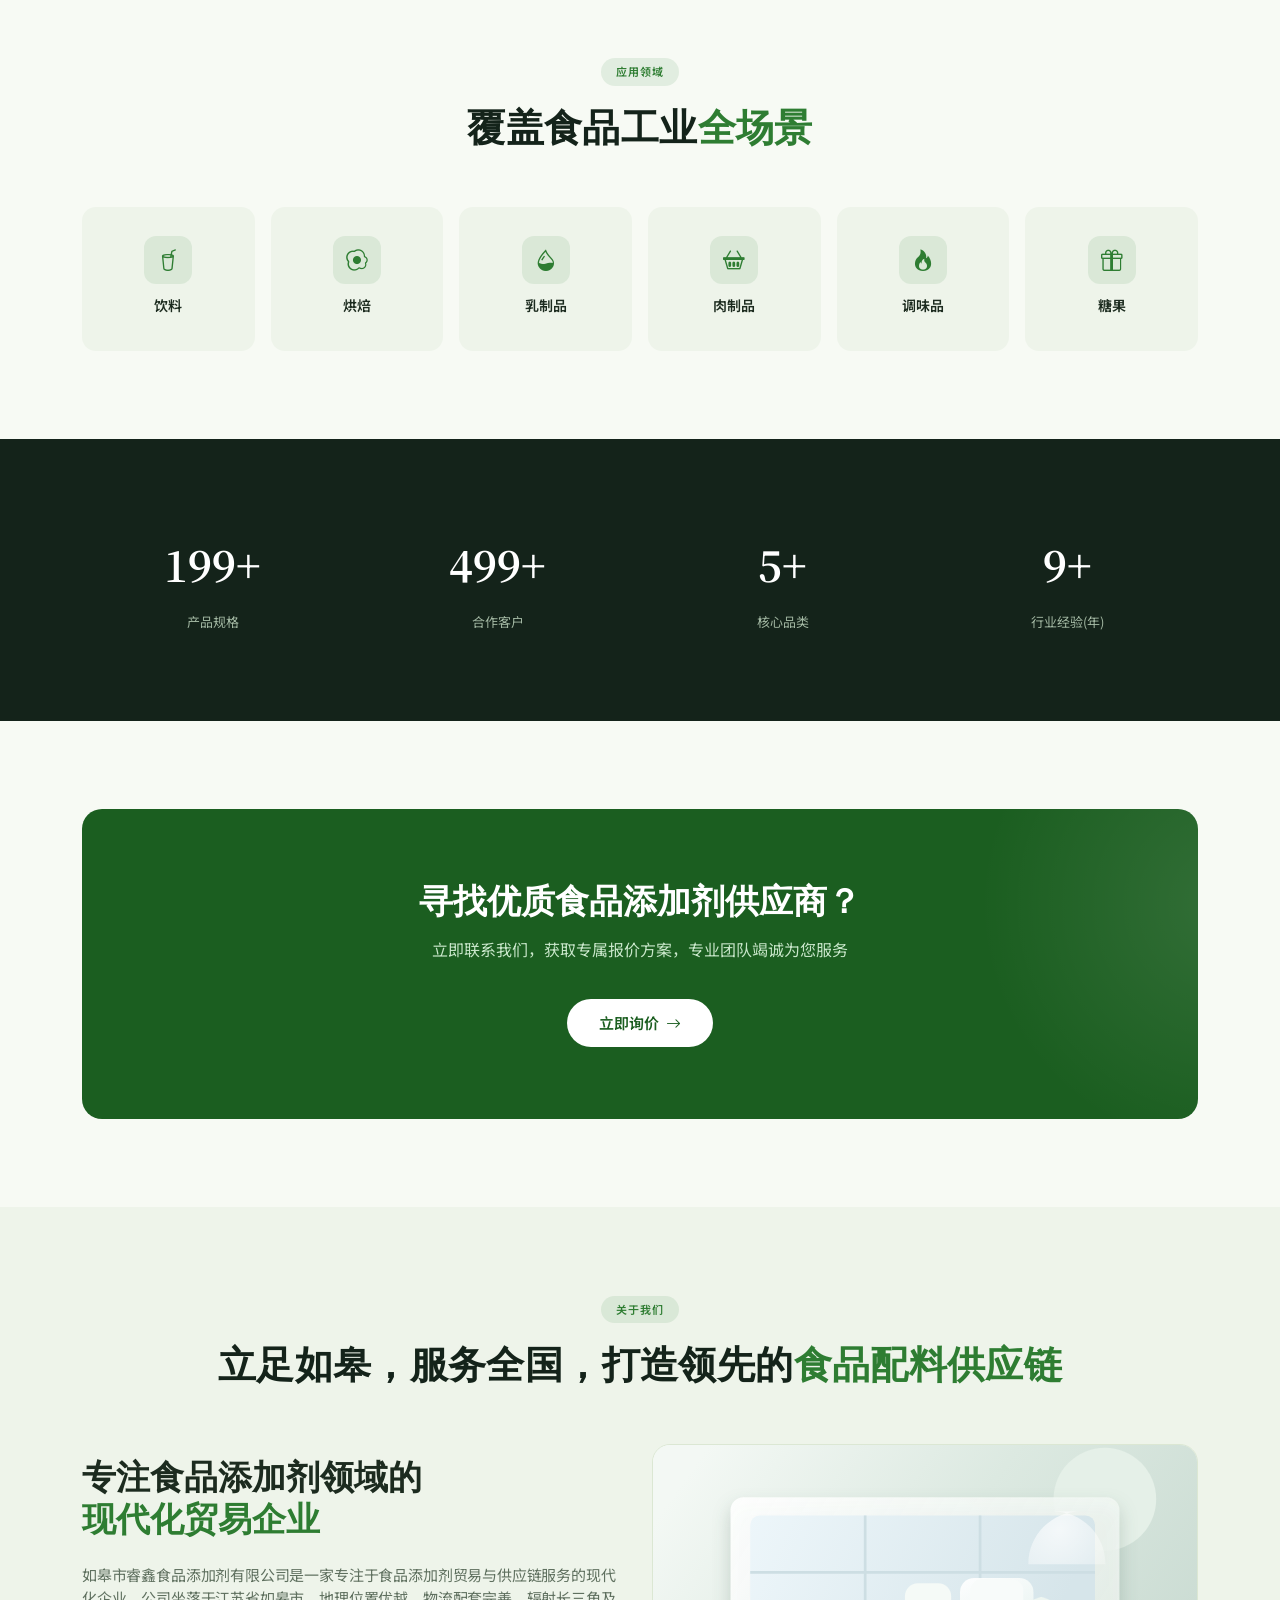
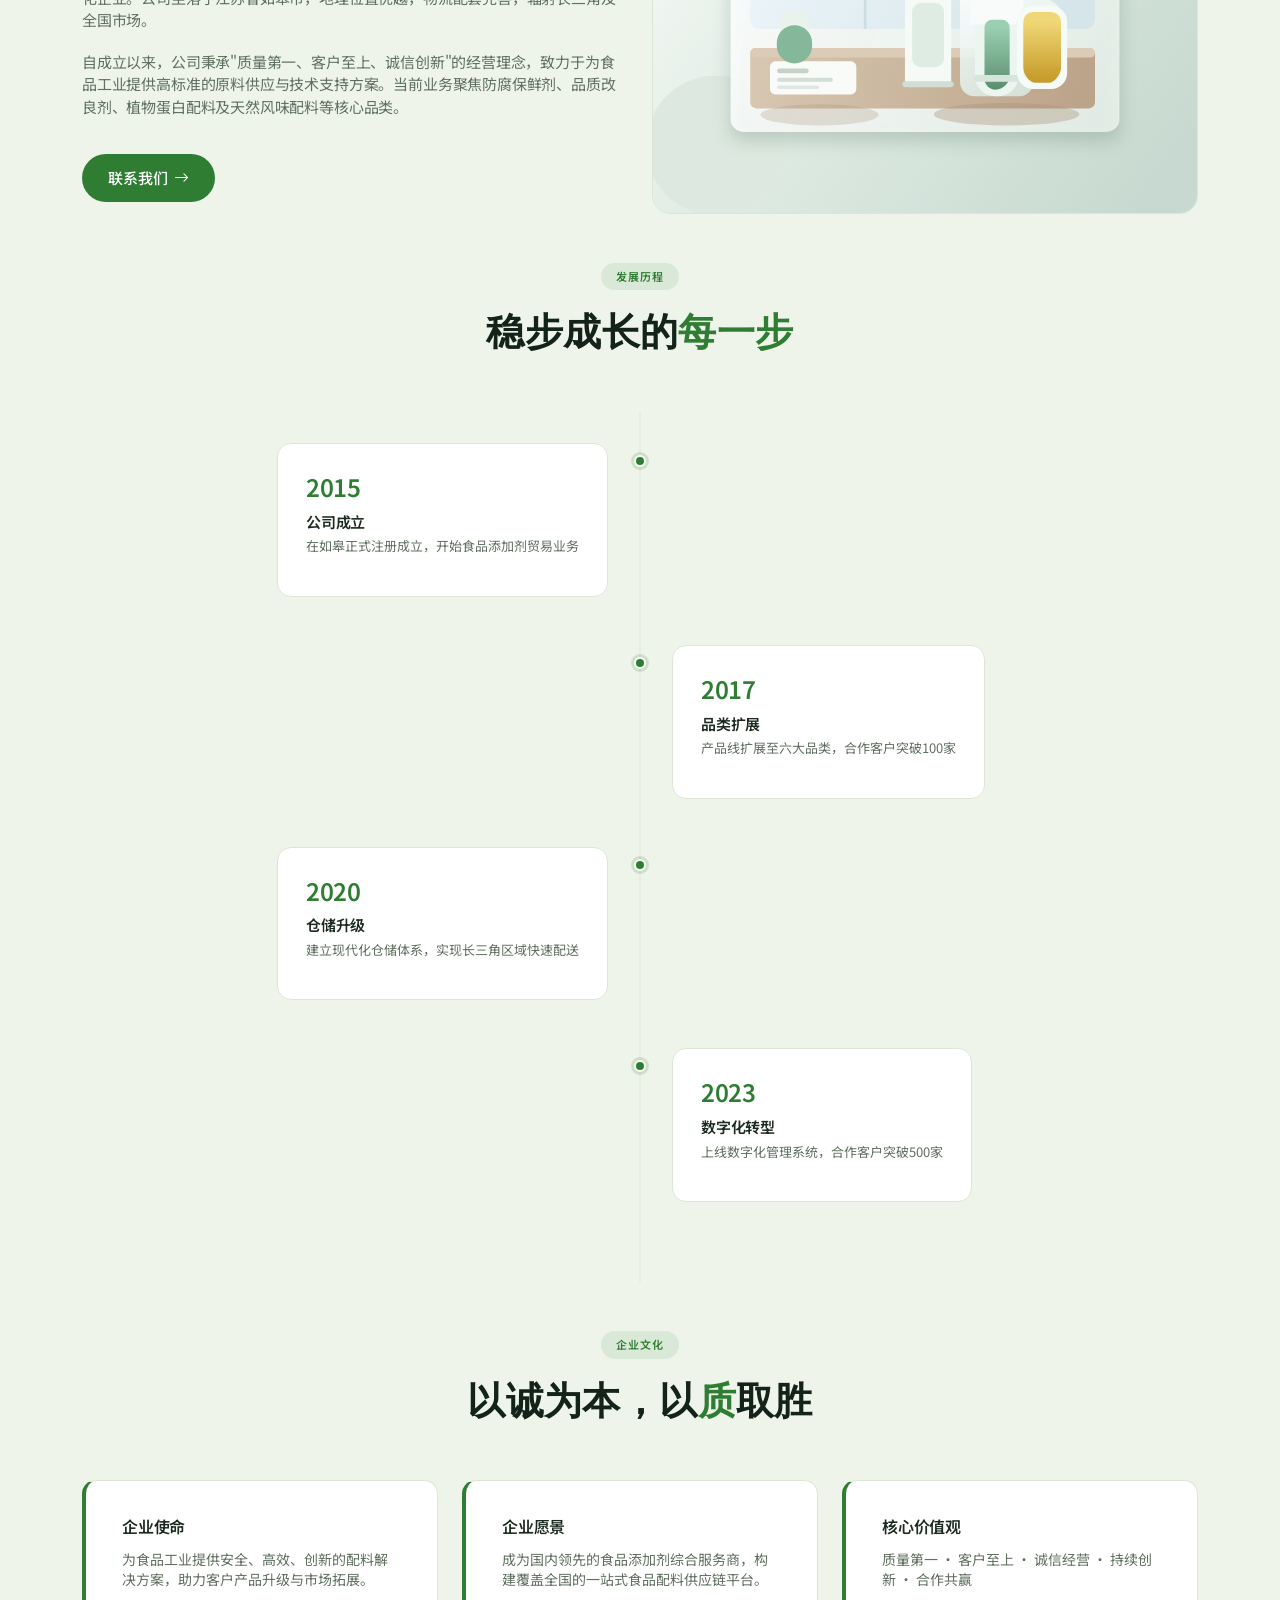
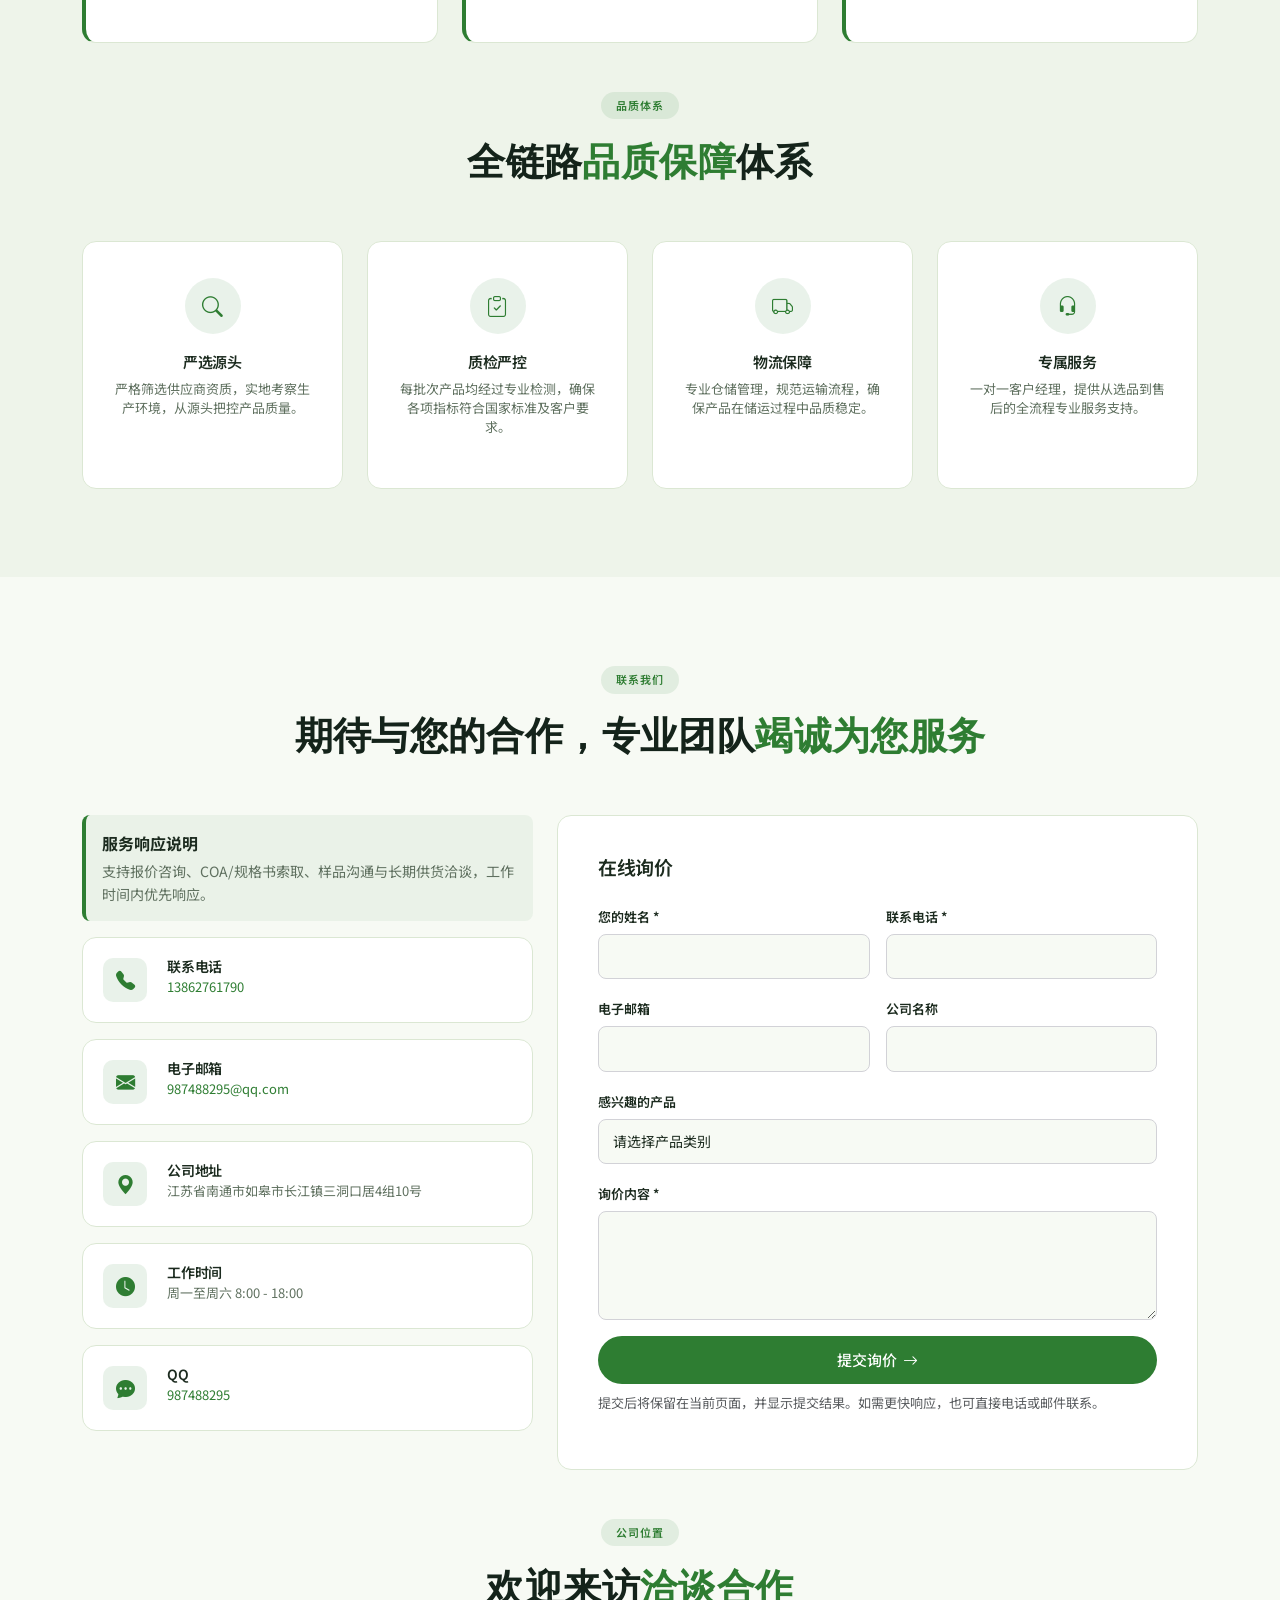
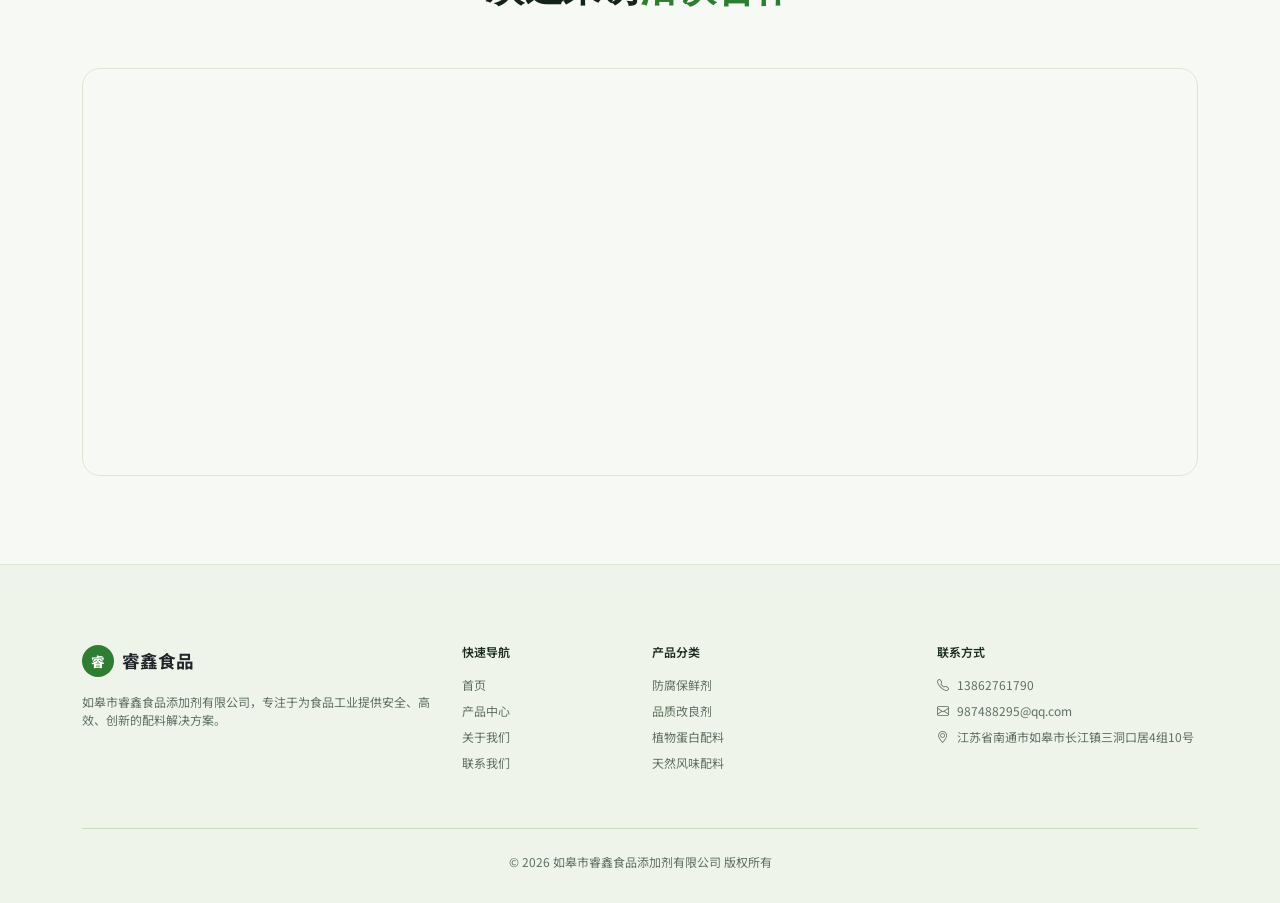
==== commit 4a665696: "Refine Forest theme homepage for clearer B2B conversion. Simplify the hero, switch product filters t" ====
--- a/index.html
+++ b/index.html
@@ -12,8 +12,8 @@
     <meta property="og:image" content="https://ruixinfood.com/images/og-image.svg">
     <meta property="og:url" content="https://ruixinfood.com/">
     <link rel="canonical" href="https://ruixinfood.com/">
-    <meta name="theme-color" content="#0066cc">
-    <link rel="icon" href="data:image/svg+xml,%3Csvg xmlns='http://www.w3.org/2000/svg' viewBox='0 0 100 100'%3E%3Ccircle cx='50' cy='50' r='48' fill='%230066cc'/%3E%3Ctext x='50' y='68' font-size='52' text-anchor='middle' fill='%23fff' font-family='sans-serif' font-weight='600'%3E%E7%9D%BF%3C/text%3E%3C/svg%3E">
+    <meta name="theme-color" content="#2e7d32">
+    <link rel="icon" href="data:image/svg+xml,%3Csvg xmlns='http://www.w3.org/2000/svg' viewBox='0 0 100 100'%3E%3Ccircle cx='50' cy='50' r='48' fill='%232e7d32'/%3E%3Ctext x='50' y='68' font-size='52' text-anchor='middle' fill='%23fff' font-family='sans-serif' font-weight='600'%3E%E7%9D%BF%3C/text%3E%3C/svg%3E">
 
     <!-- JSON-LD Structured Data for SEO -->
     <script type="application/ld+json">
@@ -39,6 +39,9 @@
     </script>
 
     <link rel="preconnect" href="https://cdn.jsdelivr.net" crossorigin>
+    <link rel="preconnect" href="https://fonts.googleapis.com">
+    <link rel="preconnect" href="https://fonts.gstatic.com" crossorigin>
+    <link href="https://fonts.googleapis.com/css2?family=Noto+Sans+SC:wght@300;400;500;600;700&family=Source+Serif+4:opsz,wght@8..60,600;8..60,700&display=swap" rel="stylesheet">
     <!-- Bootstrap 5 CSS -->
     <link href="https://cdn.jsdelivr.net/npm/bootstrap@5.3.3/dist/css/bootstrap.min.css" rel="stylesheet">
     <!-- Bootstrap Icons -->
@@ -48,18 +51,22 @@
 
         <style>
         :root {
-            --primary: #0066cc;
-            --primary-dark: #0055b3;
-            --primary-light: #2997ff;
-            --accent: #0066cc;
-            --accent-dark: #0055b3;
-            --dark: #1d1d1f;
-            --dark-light: #272729;
-            --gray-100: #f5f5f7;
-            --gray-200: #e0e0e0;
-            --gray-600: #7a7a7a;
-            --white: #ffffff;
-            --font-body: "SF Pro Text", "SF Pro Display", -apple-system, BlinkMacSystemFont, "PingFang SC", "Segoe UI", "Microsoft YaHei", Roboto, sans-serif;
+            --primary: #2e7d32;
+            --primary-dark: #1b5e20;
+            --primary-light: #66bb6a;
+            --primary-focus: #388e3c;
+            --accent: #2e7d32;
+            --accent-dark: #1b5e20;
+            --dark: #1c2b1f;
+            --dark-light: #243328;
+            --gray-100: #eef4ea;
+            --gray-200: #dbe7d3;
+            --gray-600: #5f705f;
+            --white: #f7faf4;
+            --canvas: #f7faf4;
+            --surface: #ffffff;
+            --font-display: "Source Serif 4", "Noto Serif SC", "Songti SC", Georgia, serif;
+            --font-body: "Noto Sans SC", "PingFang SC", "Microsoft YaHei", system-ui, sans-serif;
             --shadow-sm: none;
             --shadow-md: none;
             --shadow-lg: none;
@@ -70,10 +77,10 @@
 
         html { scroll-behavior: smooth; scroll-padding-top: 76px; }
 
-        ::selection { background: rgba(0, 102, 204, 0.2); }
+        ::selection { background: rgba(46, 125, 50, 0.2); }
 
         a:focus-visible, button:focus-visible, .form-control:focus-visible, .form-select:focus-visible {
-            outline: 2px solid var(--primary-focus, #0071e3);
+            outline: 2px solid var(--primary-focus);
             outline-offset: 2px;
         }
 
@@ -89,9 +96,9 @@
         body {
             font-family: var(--font-body);
             color: var(--dark);
-            background-color: var(--white);
-            line-height: 1.5;
-            letter-spacing: -0.015em;
+            background-color: var(--canvas);
+            line-height: 1.6;
+            letter-spacing: 0;
             overflow-x: hidden;
             -webkit-font-smoothing: antialiased;
             -moz-osx-font-smoothing: grayscale;
@@ -99,74 +106,92 @@
 
         /* ─── Top Bar ─── */
         .top-bar {
-            background: #121212;
-            color: #a1a1a6;
+            background: #14231a;
+            color: #a3b8a3;
             font-size: 12px;
             padding: 0.5rem 0;
-            border-bottom: 1px solid rgba(255, 255, 255, 0.08);
-            letter-spacing: -0.01em;
-        }
-        .top-bar a { color: #a1a1a6; text-decoration: none; transition: var(--transition); }
-        .top-bar a:hover { color: var(--white); }
+            border-bottom: 1px solid rgba(255, 255, 255, 0.06);
+        }
+        .top-bar a { color: #a3b8a3; text-decoration: none; transition: var(--transition); }
+        .top-bar a:hover { color: #e8f5e9; }
         .top-bar .bi { margin-right: 0.3rem; }
 
         /* ─── Navbar ─── */
         .navbar {
-            background: rgba(22, 22, 23, 0.8) !important;
-            backdrop-filter: saturate(180%) blur(20px);
-            -webkit-backdrop-filter: saturate(180%) blur(20px);
-            border-bottom: 1px solid rgba(255, 255, 255, 0.08);
-            padding: 0.5rem 0;
+            background: rgba(20, 35, 26, 0.88) !important;
+            backdrop-filter: saturate(160%) blur(18px);
+            -webkit-backdrop-filter: saturate(160%) blur(18px);
+            border-bottom: 1px solid rgba(255, 255, 255, 0.06);
+            padding: 0.55rem 0;
             transition: var(--transition);
         }
         .navbar.scrolled {
-            background: rgba(22, 22, 23, 0.85) !important;
+            background: rgba(20, 35, 26, 0.94) !important;
         }
         .navbar-brand {
             font-weight: 600;
-            font-size: 14px;
-            color: #f5f5f7 !important;
+            font-size: 15px;
+            color: #f0f7ef !important;
             display: flex;
             align-items: center;
-            gap: 0.5rem;
-            letter-spacing: -0.02em;
+            gap: 0.55rem;
+            letter-spacing: 0.02em;
         }
         .navbar-brand .brand-icon {
-            width: 32px; height: 32px;
-            background: rgba(255,255,255,0.1);
+            width: 34px; height: 34px;
+            background: var(--primary);
             border-radius: 50%;
             display: flex; align-items: center; justify-content: center;
-            color: #fff; font-size: 1.1rem;
-            box-shadow: none;
+            color: #fff; font-size: 0.95rem;
+            font-weight: 700;
             transition: var(--transition);
         }
         .navbar-brand:hover .brand-icon {
-            background: rgba(255,255,255,0.2);
+            background: var(--primary-light);
+            color: #14231a;
+        }
+        .navbar-toggler { border-color: rgba(255,255,255,0.25); }
+        .navbar-toggler-icon {
+            background-image: url("data:image/svg+xml,%3csvg xmlns='http://www.w3.org/2000/svg' viewBox='0 0 30 30'%3e%3cpath stroke='rgba%28240, 247, 239, 0.9%29' stroke-linecap='round' stroke-miterlimit='10' stroke-width='2' d='M4 7h22M4 15h22M4 23h22'/%3e%3c/svg%3e");
         }
         .nav-link {
-            font-size: 12px;
+            font-size: 13px;
             font-weight: 400;
-            color: #cccccc !important;
-            padding: 0.5rem 1rem !important;
+            color: #bccfbc !important;
+            padding: 0.5rem 0.9rem !important;
             transition: var(--transition);
             position: relative;
-            letter-spacing: -0.01em;
         }
         .nav-link:hover, .nav-link.active {
-            color: var(--white) !important;
+            color: #f0f7ef !important;
         }
         .nav-link.active::after {
             content: '';
             position: absolute;
             bottom: -2px; left: 50%;
             transform: translateX(-50%);
-            width: 12px; height: 2px;
-            background: var(--white);
+            width: 14px; height: 2px;
+            background: var(--primary-light);
             border-radius: 1px;
         }
+        .btn-nav-cta {
+            background: var(--primary);
+            color: #fff !important;
+            font-size: 12px;
+            font-weight: 500;
+            padding: 0.4rem 1rem !important;
+            border-radius: 9999px;
+            text-decoration: none;
+            transition: var(--transition);
+            white-space: nowrap;
+        }
+        .btn-nav-cta:hover {
+            background: var(--primary-light);
+            color: #14231a !important;
+        }
         .btn-lang {
-            border: 1px solid rgba(255,255,255,0.35);
-            color: #f5f5f7;
+            border: 1px solid rgba(255,255,255,0.28);
+            color: #e6f0e0;
             font-size: 11px;
             font-weight: 400;
             padding: 0.25rem 0.75rem;
@@ -177,126 +202,127 @@
         }
         .btn-lang:hover {
             background: rgba(255, 255, 255, 0.1);
-            border-color: var(--white);
-            color: var(--white);
+            border-color: #e6f0e0;
+            color: #fff;
         }
 
         /* ─── Hero Section ─── */
         .hero-section {
-            background: #000000;
-            min-height: 92vh;
+            background:
+                linear-gradient(115deg, rgba(20, 35, 26, 0.96) 0%, rgba(20, 35, 26, 0.82) 42%, rgba(20, 35, 26, 0.55) 100%),
+                url("images/prod_soy_protein_isolate.webp") center / cover no-repeat;
+            min-height: 88vh;
             display: flex;
             align-items: center;
             position: relative;
             overflow: hidden;
-            color: var(--white);
+            color: #f0f7ef;
         }
         .hero-section::before {
             content: '';
             position: absolute;
-            top: -30%; right: -10%;
-            width: 800px; height: 800px;
-            background: radial-gradient(circle, rgba(0, 102, 204, 0.15) 0%, transparent 70%);
-            border-radius: 50%;
+            inset: 0;
+            background:
+                radial-gradient(ellipse 60% 50% at 85% 20%, rgba(102, 187, 106, 0.22) 0%, transparent 70%),
+                radial-gradient(ellipse 50% 40% at 10% 90%, rgba(46, 125, 50, 0.18) 0%, transparent 70%);
             pointer-events: none;
         }
-        .hero-section::after {
-            content: '';
-            position: absolute;
-            bottom: -20%; left: -5%;
-            width: 600px; height: 600px;
-            background: radial-gradient(circle, rgba(41, 151, 255, 0.08) 0%, transparent 70%);
-            border-radius: 50%;
-            pointer-events: none;
-        }
-        .hero-badge {
-            display: inline-flex;
-            align-items: center;
-            gap: 0.5rem;
-            background: rgba(255, 255, 255, 0.06);
-            border: 1px solid rgba(255, 255, 255, 0.12);
-            padding: 0.4rem 1rem;
-            border-radius: 9999px;
-            font-size: 13px;
-            margin-bottom: 1.5rem;
-            color: #f5f5f7;
-            letter-spacing: -0.01em;
-        }
-        .hero-badge .dot {
-            width: 6px; height: 6px;
-            background: var(--primary-light);
-            border-radius: 50%;
-            animation: pulse 2s infinite;
+        .hero-section::after { display: none; }
+        .hero-brand {
+            font-family: var(--font-display);
+            font-size: clamp(2.8rem, 7vw, 4.6rem);
+            font-weight: 700;
+            line-height: 1.05;
+            letter-spacing: 0.04em;
+            color: #fff;
+            margin-bottom: 1.25rem;
+            animation: heroRise 0.9s cubic-bezier(0.22, 1, 0.36, 1) both;
+        }
+        .hero-brand .en-sub {
+            display: block;
+            font-family: var(--font-body);
+            font-size: clamp(0.85rem, 1.5vw, 1rem);
+            font-weight: 400;
+            letter-spacing: 0.18em;
+            text-transform: uppercase;
+            color: #a3b8a3;
+            margin-top: 0.65rem;
+        }
+        .hero-section h1 {
+            font-family: var(--font-body);
+            font-size: clamp(1.35rem, 2.8vw, 1.85rem);
+            font-weight: 500;
+            line-height: 1.35;
+            letter-spacing: 0.01em;
+            margin-bottom: 1.1rem;
+            color: #e8f5e9;
+            max-width: 28ch;
+            animation: heroRise 0.9s 0.12s cubic-bezier(0.22, 1, 0.36, 1) both;
+        }
+        .hero-section h1 .highlight {
+            color: var(--primary-light);
+            -webkit-text-fill-color: unset;
+            background: none;
+        }
+        .hero-section .lead {
+            font-size: 16px;
+            font-weight: 400;
+            color: #a3b8a3;
+            max-width: 42ch;
+            margin-bottom: 2rem;
+            line-height: 1.65;
+            animation: heroRise 0.9s 0.22s cubic-bezier(0.22, 1, 0.36, 1) both;
+        }
+        .hero-actions {
+            display: flex;
+            gap: 0.85rem;
+            flex-wrap: wrap;
+            animation: heroRise 0.9s 0.32s cubic-bezier(0.22, 1, 0.36, 1) both;
+        }
+        .hero-visual {
+            position: relative;
+            display: grid;
+            grid-template-columns: 1.2fr 0.9fr;
+            grid-template-rows: 1fr 1fr;
+            gap: 0.85rem;
+            min-height: 420px;
+            animation: heroRise 1s 0.2s cubic-bezier(0.22, 1, 0.36, 1) both;
+        }
+        .hero-visual figure {
+            margin: 0;
+            border-radius: 16px;
+            overflow: hidden;
+            background: rgba(255,255,255,0.06);
+            border: 1px solid rgba(255,255,255,0.1);
+        }
+        .hero-visual figure:first-child {
+            grid-row: 1 / 3;
+        }
+        .hero-visual img {
+            width: 100%;
+            height: 100%;
+            object-fit: cover;
+            transition: transform 0.6s cubic-bezier(0.22, 1, 0.36, 1);
+        }
+        .hero-visual figure:hover img {
+            transform: scale(1.04);
+        }
+        @keyframes heroRise {
+            from { opacity: 0; transform: translateY(22px); }
+            to { opacity: 1; transform: translateY(0); }
         }
         @keyframes pulse {
             0%, 100% { opacity: 1; }
             50% { opacity: 0.4; }
         }
-        .hero-section h1 {
-            font-family: "SF Pro Display", var(--font-body);
-            font-size: clamp(2.2rem, 5vw, 3.5rem);
-            font-weight: 600;
-            line-height: 1.07;
-            letter-spacing: -0.03em;
-            margin-bottom: 1.5rem;
-        }
-        .hero-section h1 .highlight {
-            background: linear-gradient(180deg, #ffffff 0%, #a1a1a6 100%);
-            -webkit-background-clip: text;
-            -webkit-text-fill-color: transparent;
-            background-clip: text;
-        }
-        .hero-section .lead {
-            font-size: 19px;
-            font-weight: 300;
-            color: #a1a1a6;
-            max-width: 580px;
-            margin-bottom: 2rem;
-            line-height: 1.47;
-            letter-spacing: -0.015em;
-        }
-        .hero-stats {
-            display: flex;
-            gap: 3rem;
-            margin-top: 3rem;
-            padding-top: 2rem;
-            border-top: 1px solid rgba(255, 255, 255, 0.1);
-        }
-        .hero-stat strong {
-            display: block;
-            font-size: 28px;
-            font-weight: 600;
-            color: var(--white);
-            letter-spacing: -0.02em;
-        }
-        .hero-stat span {
-            font-size: 12px;
-            color: #a1a1a6;
-            letter-spacing: -0.01em;
-        }
-        .hero-img-wrapper {
-            position: relative;
-            text-align: center;
-        }
-        .hero-img-wrapper img {
-            max-width: 100%;
-            filter: drop-shadow(0 20px 40px rgba(0,0,0,0.5));
-            border-radius: 18px;
-            transition: var(--transition);
-        }
-        .hero-img-wrapper img:hover {
-            transform: scale(1.01);
-            filter: drop-shadow(0 25px 50px rgba(0,0,0,0.6));
-        }
-
-        /* ─── Buttons ─── */
+
         .btn-primary-custom, .btn-accent {
             background: var(--primary);
-            color: var(--white);
+            color: #fff;
             border: none;
-            padding: 11px 24px;
+            padding: 12px 26px;
             border-radius: 9999px;
-            font-weight: 400;
+            font-weight: 500;
             font-size: 15px;
             transition: var(--transition);
             text-decoration: none;
@@ -305,19 +331,18 @@
             gap: 0.4rem;
             box-shadow: none !important;
             cursor: pointer;
-            letter-spacing: -0.01em;
         }
         .btn-primary-custom:hover, .btn-accent:hover {
-            background: var(--primary-focus, #0071e3);
-            color: var(--white);
+            background: var(--primary-focus);
+            color: #fff;
         }
         .btn-primary-custom:active, .btn-accent:active {
             transform: scale(0.96);
         }
         .btn-outline-custom {
-            border: 1px solid rgba(255,255,255,0.45);
-            color: var(--white);
-            padding: 11px 24px;
+            border: 1px solid rgba(255,255,255,0.4);
+            color: #f0f7ef;
+            padding: 12px 26px;
             border-radius: 9999px;
             font-weight: 400;
             font-size: 15px;
@@ -328,12 +353,11 @@
             gap: 0.4rem;
             background: transparent;
             cursor: pointer;
-            letter-spacing: -0.01em;
         }
         .btn-outline-custom:hover {
             background: rgba(255, 255, 255, 0.1);
-            border-color: var(--white);
-            color: var(--white);
+            border-color: #fff;
+            color: #fff;
         }
         .btn-outline-custom:active {
             transform: scale(0.96);
@@ -348,38 +372,37 @@
             font-size: 14px;
             transition: var(--transition);
             cursor: pointer;
-            letter-spacing: -0.01em;
-        }
-        .btn-pill-light:hover { background: #e8e8ed; color: var(--dark); }
+        }
+        .btn-pill-light:hover { background: #dfeada; color: var(--dark); }
         .btn-pill-light:active { transform: scale(0.96); }
 
         /* ─── Section Styles ─── */
-        .section-padding { padding: 80px 0; }
+        .section-padding { padding: 88px 0; }
         .section-bg { background: var(--gray-100); }
 
         .section-header {
             text-align: center;
-            margin-bottom: 4rem;
+            margin-bottom: 3.5rem;
         }
         .section-badge {
             display: inline-block;
             padding: 0.3rem 0.9rem;
-            background: rgba(0, 102, 204, 0.08);
+            background: rgba(46, 125, 50, 0.1);
             border: none;
             border-radius: 9999px;
             font-size: 11px;
             color: var(--primary);
             font-weight: 600;
-            letter-spacing: 0.08em;
+            letter-spacing: 0.1em;
             text-transform: uppercase;
             margin-bottom: 1.2rem;
         }
         .section-header h2 {
-            font-family: "SF Pro Display", var(--font-body);
-            font-size: clamp(1.8rem, 3.5vw, 2.5rem);
+            font-family: var(--font-display);
+            font-size: clamp(1.7rem, 3.2vw, 2.4rem);
             font-weight: 600;
-            color: var(--dark);
-            letter-spacing: -0.025em;
+            color: #14231a;
+            letter-spacing: 0.01em;
             margin-bottom: 1rem;
         }
         .section-header h2 em {
@@ -387,19 +410,52 @@
             color: var(--primary);
         }
         .section-header p {
+            color: #4a5c4a;
+            font-size: 16px;
+            font-weight: 400;
+            max-width: 560px;
+            margin: 0 auto;
+            line-height: 1.65;
+        }
+
+        /* ─── Trust Strip ─── */
+        .trust-strip {
+            background: var(--surface);
+            border-block: 1px solid var(--gray-200);
+            padding: 1.75rem 0;
+        }
+        .trust-grid {
+            display: grid;
+            grid-template-columns: repeat(4, 1fr);
+            gap: 1.25rem;
+        }
+        .trust-item {
+            display: flex;
+            align-items: flex-start;
+            gap: 0.85rem;
+        }
+        .trust-item i {
+            font-size: 1.35rem;
+            color: var(--primary);
+            margin-top: 0.15rem;
+        }
+        .trust-item strong {
+            display: block;
+            font-size: 14px;
+            font-weight: 600;
+            color: var(--dark);
+            margin-bottom: 0.15rem;
+        }
+        .trust-item span {
+            font-size: 12.5px;
             color: var(--gray-600);
-            font-size: 17px;
-            font-weight: 400;
-            max-width: 600px;
-            margin: 0 auto;
-            line-height: 1.47;
-            letter-spacing: -0.015em;
+            line-height: 1.45;
         }
 
         /* ─── Contact Strip ─── */
         .contact-strip {
             background: var(--gray-100);
-            border-bottom: 1px solid #e5e5e7;
+            border-bottom: 1px solid var(--gray-200);
             color: var(--dark);
             padding: 0.75rem 0;
             font-size: 13px;
@@ -441,26 +497,27 @@
         }
 
         .product-card {
-            background: var(--white);
-            border-radius: 18px;
+            background: var(--surface);
+            border-radius: 14px;
             overflow: hidden;
             box-shadow: none;
             transition: var(--transition);
             height: 100%;
-            border: 1px solid #e5e5e7;
+            border: 1px solid var(--gray-200);
             padding: 1.25rem;
             display: flex;
             flex-direction: column;
         }
         .product-card:hover {
-            border-color: #d2d2d7;
+            border-color: #a5c99a;
+            box-shadow: 0 8px 24px rgba(27, 94, 32, 0.08);
         }
         .product-card-img {
-            height: 220px;
+            height: 200px;
             overflow: hidden;
             background: var(--gray-100);
             border-radius: 12px;
-            padding: 1.5rem;
+            padding: 1.25rem;
             display: flex;
             align-items: center;
             justify-content: center;
@@ -474,7 +531,7 @@
         }
         .product-card:hover .product-card-img img {
             transform: scale(1.05);
-            filter: drop-shadow(0 8px 24px rgba(0,0,0,0.12));
+            filter: drop-shadow(0 8px 24px rgba(27,94,32,0.12));
         }
         .product-card-body {
             padding: 1.25rem 0.5rem 0.5rem 0.5rem;
@@ -491,12 +548,11 @@
             margin-bottom: 0.5rem;
         }
         .product-card-body h3 {
-            font-family: "SF Pro Text", var(--font-body);
-            font-size: 19px;
+            font-family: var(--font-body);
+            font-size: 18px;
             font-weight: 600;
             color: var(--dark);
             margin-bottom: 0.4rem;
-            letter-spacing: -0.015em;
         }
         .product-spec {
             font-size: 12px;
@@ -504,7 +560,7 @@
             font-weight: 400;
             margin-bottom: 0.8rem;
             padding: 0.2rem 0.6rem;
-            background: rgba(0,102,204,0.06);
+            background: rgba(46,125,50,0.08);
             border-radius: 4px;
             display: inline-block;
             width: fit-content;
@@ -561,25 +617,26 @@
 
         /* ─── Features / Why Us ─── */
         .feature-card {
-            background: var(--white);
-            border-radius: 18px;
-            padding: 2.5rem;
-            text-align: center;
+            background: var(--surface);
+            border-radius: 14px;
+            padding: 2.25rem 1.75rem;
+            text-align: left;
             box-shadow: none;
             transition: var(--transition);
             height: 100%;
-            border: 1px solid #e5e5e7;
+            border: 1px solid var(--gray-200);
         }
         .feature-card:hover {
-            border-color: #d2d2d7;
+            border-color: #a5c99a;
+            box-shadow: 0 8px 24px rgba(27, 94, 32, 0.08);
         }
         .feature-icon {
-            width: 64px; height: 64px;
-            background: rgba(0,102,204,0.06);
-            border-radius: 50%;
+            width: 48px; height: 48px;
+            background: rgba(46,125,50,0.1);
+            border-radius: 12px;
             display: flex; align-items: center; justify-content: center;
-            margin: 0 auto 1.5rem;
-            font-size: 1.6rem;
+            margin: 0 0 1.25rem;
+            font-size: 1.25rem;
             color: var(--primary);
         }
         .feature-card h3 {
@@ -587,56 +644,62 @@
             font-weight: 600;
             color: var(--dark);
             margin-bottom: 0.8rem;
-            letter-spacing: -0.015em;
         }
         .feature-card p {
             font-size: 14px;
             color: var(--gray-600);
-            line-height: 1.47;
-            letter-spacing: -0.01em;
+            line-height: 1.55;
         }
 
         /* ─── Application Areas ─── */
         .app-grid {
             display: grid;
             grid-template-columns: repeat(6, 1fr);
-            gap: 1.25rem;
+            gap: 1rem;
         }
         .app-item {
             text-align: center;
-            padding: 2rem 1rem;
+            padding: 1.75rem 1rem;
             background: var(--gray-100);
-            border-radius: 18px;
+            border-radius: 14px;
             box-shadow: none;
             transition: var(--transition);
             border: 1px solid transparent;
         }
         .app-item:hover {
-            background: var(--white);
-            border-color: #d2d2d7;
+            background: var(--surface);
+            border-color: #a5c99a;
             transform: translateY(-2px);
         }
         .app-item .app-icon {
-            font-size: 2.5rem;
-            margin-bottom: 0.8rem;
-            transition: transform 0.3s cubic-bezier(0.25, 1, 0.5, 1);
-            display: inline-block;
+            width: 48px;
+            height: 48px;
+            margin: 0 auto 0.85rem;
+            border-radius: 12px;
+            background: rgba(46,125,50,0.1);
+            color: var(--primary);
+            display: flex;
+            align-items: center;
+            justify-content: center;
+            font-size: 1.35rem;
+            transition: transform 0.3s cubic-bezier(0.25, 1, 0.5, 1), background 0.2s, color 0.2s;
         }
         .app-item:hover .app-icon {
-            transform: scale(1.15);
+            transform: scale(1.08);
+            background: var(--primary);
+            color: #fff;
         }
         .app-item h4 {
             font-size: 14px;
             font-weight: 600;
             color: var(--dark);
-            letter-spacing: -0.012em;
         }
 
         /* ─── Stats Section ─── */
         .stats-section {
-            background: #1d1d1f;
-            color: var(--white);
-            padding: 80px 0;
+            background: #14231a;
+            color: #f0f7ef;
+            padding: 72px 0;
             position: relative;
         }
         .stat-item {
@@ -644,61 +707,57 @@
             padding: 1rem;
         }
         .stat-number {
-            font-family: "SF Pro Display", var(--font-body);
+            font-family: var(--font-display);
             font-size: 48px;
             font-weight: 600;
-            color: var(--white);
+            color: #fff;
             display: block;
-            letter-spacing: -0.03em;
         }
         .stat-label {
             font-size: 13px;
-            color: #a1a1a6;
+            color: #a3b8a3;
             margin-top: 0.5rem;
-            letter-spacing: -0.01em;
         }
 
         /* ─── CTA Section ─── */
         .cta-section {
-            background: #1d1d1f;
-            border-radius: 24px;
-            padding: 5rem 3rem;
+            background: #1b5e20;
+            border-radius: 20px;
+            padding: 4.5rem 3rem;
             text-align: center;
-            color: var(--white);
+            color: #fff;
             position: relative;
             overflow: hidden;
-            border: 1px solid rgba(255,255,255,0.05);
+            border: none;
         }
         .cta-section::before {
             content: '';
             position: absolute;
             top: -50%; right: -25%;
             width: 500px; height: 500px;
-            background: radial-gradient(circle, rgba(0,102,204,0.12) 0%, transparent 70%);
+            background: radial-gradient(circle, rgba(255,255,255,0.1) 0%, transparent 70%);
             border-radius: 50%;
             pointer-events: none;
         }
-        .cta-section h2 { 
-            font-family: "SF Pro Display", var(--font-body);
-            font-size: 2.2rem; 
-            font-weight: 600; 
-            margin-bottom: 1rem; 
-            letter-spacing: -0.025em;
-        }
-        .cta-section p { 
-            font-size: 17px; 
-            color: #a1a1a6; 
-            margin-bottom: 2.5rem; 
-            font-weight: 300;
-            letter-spacing: -0.015em;
+        .cta-section h2 {
+            font-family: var(--font-display);
+            font-size: clamp(1.6rem, 3vw, 2.1rem);
+            font-weight: 600;
+            margin-bottom: 1rem;
+        }
+        .cta-section p {
+            font-size: 16px;
+            color: #c8e6c9;
+            margin-bottom: 2.25rem;
+            font-weight: 400;
         }
         .btn-accent {
-            background: var(--primary);
-            color: var(--white);
+            background: #fff;
+            color: #1b5e20;
             border: none;
             padding: 12px 32px;
             border-radius: 9999px;
-            font-weight: 400;
+            font-weight: 600;
             font-size: 15px;
             transition: var(--transition);
             text-decoration: none;
@@ -707,19 +766,18 @@
             gap: 0.4rem;
         }
         .btn-accent:hover {
-            background: var(--primary-focus, #0071e3);
-            color: var(--white);
+            background: #e8f5e9;
+            color: #14231a;
         }
 
         /* ─── About Section ─── */
         .about-content h2 {
-            font-family: "SF Pro Display", var(--font-body);
-            font-size: 2.2rem;
+            font-family: var(--font-display);
+            font-size: clamp(1.6rem, 3vw, 2.1rem);
             font-weight: 600;
             color: var(--dark);
             margin-bottom: 1.5rem;
-            letter-spacing: -0.025em;
-            line-height: 1.15;
+            line-height: 1.25;
         }
         .about-content h2 em {
             font-style: normal;
@@ -1108,7 +1166,8 @@
 
         /* ─── Responsive ─── */
         @media (max-width: 991px) {
-            .hero-stats { flex-wrap: wrap; gap: 1.5rem; }
+            .trust-grid { grid-template-columns: repeat(2, 1fr); }
+            .hero-visual { min-height: 320px; margin-top: 2.5rem; }
             .app-grid { grid-template-columns: repeat(3, 1fr); }
             .timeline::before { left: 0; }
             .timeline-item { padding-right: 0; padding-left: 2rem; justify-content: flex-start; }
@@ -1116,16 +1175,21 @@
             .timeline-item::before { left: -6px; }
         }
         @media (max-width: 767px) {
-            .hero-stats { flex-direction: column; gap: 1rem; }
+            .trust-grid { grid-template-columns: 1fr; gap: 1rem; }
+            .hero-section { min-height: auto; padding: 4.5rem 0 3.5rem; }
             .app-grid { grid-template-columns: repeat(2, 1fr); }
-            .section-padding { padding: 48px 0; }
+            .section-padding { padding: 56px 0; }
+            .contact-float .float-email { display: none; }
             .contact-float a span:not(.bi) { display: none; }
             .contact-float a { padding: 0.65rem; border-radius: 50%; }
         }
         @media (max-width: 480px) {
             .app-grid { grid-template-columns: repeat(2, 1fr); gap: 0.8rem; }
+            .hero-brand { font-size: 2.4rem; }
         }
     </style>
+    <!-- 正式主题：森野绿意 Forest（需在内联样式之后加载以覆盖生效；其余风格见 variants/index.html） -->
+    <link rel="stylesheet" href="variants/themes/forest.css">
 </head>
 <body>
 
@@ -1150,7 +1214,7 @@
     <nav class="navbar navbar-expand-lg sticky-top" id="navbar">
         <div class="container">
             <a class="navbar-brand" href="#home">
-                <div class="brand-icon">🧪</div>
+                <div class="brand-icon">睿</div>
                 <span class="t-zh">睿鑫食品</span>
                 <span class="t-en">Ruixin Food</span>
             </a>
@@ -1163,7 +1227,10 @@
                     <li class="nav-item"><a class="nav-link" href="#products"><span class="t-zh">产品中心</span><span class="t-en">Products</span></a></li>
                     <li class="nav-item"><a class="nav-link" href="#about"><span class="t-zh">关于我们</span><span class="t-en">About</span></a></li>
                     <li class="nav-item"><a class="nav-link" href="#contact"><span class="t-zh">联系我们</span><span class="t-en">Contact</span></a></li>
-                    <li class="nav-item ms-2">
+                    <li class="nav-item ms-2 d-none d-lg-block">
+                        <a class="btn-nav-cta" href="#contact"><span class="t-zh">获取报价</span><span class="t-en">Get Quote</span></a>
+                    </li>
+                    <li class="nav-item ms-1">
                         <button class="btn-lang" onclick="toggleLang()" aria-label="Switch language / 切换语言">EN / 中</button>
                     </li>
                 </ul>
@@ -1173,51 +1240,42 @@
 
     <!-- Hero Section -->
     <section class="hero-section" id="home">
-        <div class="container">
+        <div class="container position-relative" style="z-index:1">
             <div class="row align-items-center">
-                <div class="col-lg-7" data-aos="fade-right" data-aos-duration="1000">
-                    <div class="hero-badge">
-                        <span class="dot"></span>
-                        <span class="t-zh">专注食品添加剂贸易服务</span>
-                        <span class="t-en">Professional Food Additive Trading</span>
+                <div class="col-lg-6">
+                    <div class="hero-brand">
+                        <span class="t-zh">睿鑫食品</span>
+                        <span class="t-en">Ruixin Food</span>
+                        <span class="en-sub">Rugao · Food Ingredients</span>
                     </div>
                     <h1>
-                        <span class="t-zh">为食品工业提供<br><span class="highlight">安全可靠</span>的配料方案</span>
-                        <span class="t-en">Providing <span class="highlight">Safe & Reliable</span><br>Ingredient Solutions</span>
+                        <span class="t-zh">为食品工业提供<span class="highlight">安全可靠</span>的配料方案</span>
+                        <span class="t-en">Safe &amp; reliable ingredient solutions for food manufacturers</span>
                     </h1>
                     <p class="lead">
-                        <span class="t-zh">如皋市睿鑫食品添加剂有限公司，立足江苏如皋，辐射全国市场。我们致力于为食品生产企业提供高品质、全品类的食品添加剂供应与专业技术支持。</span>
-                        <span class="t-en">Rugao Ruixin Food Additives Co., Ltd. is based in Rugao, Jiangsu, serving the national market with high-quality food additive supply and professional technical support.</span>
+                        <span class="t-zh">立足江苏如皋，专注防腐保鲜、品质改良与植物蛋白配料供应，服务饮料、烘焙、乳品与肉制品企业。</span>
+                        <span class="t-en">Based in Rugao, Jiangsu — supplying preservatives, quality improvers and plant protein ingredients nationwide.</span>
                     </p>
-                    <div class="d-flex gap-3 flex-wrap">
-                        <a href="#products" class="btn-primary-custom">
-                            <span class="t-zh">探索产品</span><span class="t-en">Explore Products</span> <i class="bi bi-arrow-right"></i>
+                    <div class="hero-actions">
+                        <a href="#contact" class="btn-primary-custom">
+                            <span class="t-zh">获取报价</span><span class="t-en">Get Quote</span> <i class="bi bi-arrow-right"></i>
                         </a>
-                        <a href="#contact" class="btn-outline-custom">
-                            <span class="t-zh">获取报价</span><span class="t-en">Get Quote</span>
+                        <a href="#products" class="btn-outline-custom">
+                            <span class="t-zh">浏览产品</span><span class="t-en">View Products</span>
                         </a>
                     </div>
-                    <div class="hero-stats">
-                        <div class="hero-stat">
-                            <strong>200+</strong>
-                            <span class="t-zh">产品规格</span>
-                            <span class="t-en">Product Specs</span>
-                        </div>
-                        <div class="hero-stat">
-                            <strong>500+</strong>
-                            <span class="t-zh">合作客户</span>
-                            <span class="t-en">Partner Clients</span>
-                        </div>
-                        <div class="hero-stat">
-                            <strong>10+</strong>
-                            <span class="t-zh">行业经验</span>
-                            <span class="t-en">Years Experience</span>
-                        </div>
-                    </div>
-                </div>
-                <div class="col-lg-5 d-none d-lg-block" data-aos="fade-left" data-aos-duration="1000" data-aos-delay="200">
-                    <div class="hero-img-wrapper">
-                        <img src="images/food_lab_hero.svg" alt="睿鑫食品实验室">
+                </div>
+                <div class="col-lg-6 d-none d-lg-block">
+                    <div class="hero-visual" aria-hidden="true">
+                        <figure>
+                            <img src="images/prod_potassium_sorbate.webp" alt="" loading="eager" fetchpriority="high" width="640" height="800">
+                        </figure>
+                        <figure>
+                            <img src="images/prod_soy_protein_isolate.webp" alt="" loading="eager" width="400" height="400">
+                        </figure>
+                        <figure>
+                            <img src="images/prod_dehydrated_scallion.webp" alt="" loading="eager" width="400" height="400">
+                        </figure>
                     </div>
                 </div>
             </div>
@@ -1251,26 +1309,24 @@
                     <span class="t-en">Core Products Covering <em>Diverse Applications</em></span>
                 </h2>
                 <p>
-                    <span class="t-zh">主营核心产品，覆盖防腐、保鲜与配料应用场景</span>
-                    <span class="t-en">Core products covering preservation, freshness retention, and ingredient application scenarios</span>
+                    <span class="t-zh">按品类浏览防腐保鲜、品质改良、植物蛋白与天然风味配料</span>
+                    <span class="t-en">Browse by category: preservatives, improvers, plant protein, and natural flavors</span>
                 </p>
             </div>
 
-            <!-- Product Filter -->
+            <!-- Product Filter by category -->
             <div class="product-filter" data-aos="fade-up">
-                <button class="filter-btn active" data-filter="all"><span class="t-zh">全部</span><span class="t-en">All</span></button>
-                <button class="filter-btn" data-filter="potassium-sorbate"><span class="t-zh">山梨酸钾</span><span class="t-en">Potassium Sorbate</span></button>
-                <button class="filter-btn" data-filter="sorbic-acid"><span class="t-zh">山梨酸</span><span class="t-en">Sorbic Acid</span></button>
-                <button class="filter-btn" data-filter="calcium-propionate"><span class="t-zh">丙酸钙</span><span class="t-en">Calcium Propionate</span></button>
-                <button class="filter-btn" data-filter="phosphate"><span class="t-zh">磷酸盐</span><span class="t-en">Phosphates</span></button>
-                <button class="filter-btn" data-filter="soy-protein"><span class="t-zh">大豆分离蛋白</span><span class="t-en">Soy Protein Isolate</span></button>
-                <button class="filter-btn" data-filter="dehydrated-scallion"><span class="t-zh">脱水香葱</span><span class="t-en">Dehydrated Scallion</span></button>
+                <button class="filter-btn active" data-filter="all"><span class="t-zh">全部品类</span><span class="t-en">All</span></button>
+                <button class="filter-btn" data-filter="preservative"><span class="t-zh">防腐保鲜</span><span class="t-en">Preservatives</span></button>
+                <button class="filter-btn" data-filter="improver"><span class="t-zh">品质改良</span><span class="t-en">Improvers</span></button>
+                <button class="filter-btn" data-filter="protein"><span class="t-zh">植物蛋白</span><span class="t-en">Plant Protein</span></button>
+                <button class="filter-btn" data-filter="flavor"><span class="t-zh">天然风味</span><span class="t-en">Natural Flavor</span></button>
             </div>
 
             <!-- Product Grid -->
             <div class="row g-4" id="productGrid">
                 <!-- 山梨酸钾 -->
-                <div class="col-lg-4 col-md-6 product-item" data-category="potassium-sorbate" data-aos="fade-up">
+                <div class="col-lg-4 col-md-6 product-item" data-category="preservative" data-aos="fade-up">
                     <div class="product-card">
                         <div class="product-card-img">
                             <img src="images/prod_potassium_sorbate.webp" alt="山梨酸钾" loading="lazy" decoding="async">
@@ -1286,14 +1342,14 @@
                             </div>
                             <div class="product-card-footer">
                                 <span class="note"><span class="t-zh">适用于饮料与乳制品体系</span><span class="t-en">For beverage and dairy systems</span></span>
-                                <a href="#" data-bs-toggle="modal" data-bs-target="#modal-potassium-sorbate"><span class="t-zh">获取规格</span><span class="t-en">Get Specs</span> <i class="bi bi-arrow-right"></i></a>
+                                <a href="#" data-bs-toggle="modal" data-bs-target="#modal-potassium-sorbate"><span class="t-zh">查看规格 / 询价</span><span class="t-en">Specs / Inquire</span> <i class="bi bi-arrow-right"></i></a>
                             </div>
                         </div>
                     </div>
                 </div>
 
                 <!-- 山梨酸 -->
-                <div class="col-lg-4 col-md-6 product-item" data-category="sorbic-acid" data-aos="fade-up" data-aos-delay="100">
+                <div class="col-lg-4 col-md-6 product-item" data-category="preservative" data-aos="fade-up" data-aos-delay="100">
                     <div class="product-card">
                         <div class="product-card-img">
                             <img src="images/prod_sorbic_acid.webp" alt="山梨酸" loading="lazy" decoding="async">
@@ -1309,14 +1365,14 @@
                             </div>
                             <div class="product-card-footer">
                                 <span class="note"><span class="t-zh">适用于酱料与调味品体系</span><span class="t-en">For sauces and condiment systems</span></span>
-                                <a href="#" data-bs-toggle="modal" data-bs-target="#modal-sorbic-acid"><span class="t-zh">获取规格</span><span class="t-en">Get Specs</span> <i class="bi bi-arrow-right"></i></a>
+                                <a href="#" data-bs-toggle="modal" data-bs-target="#modal-sorbic-acid"><span class="t-zh">查看规格 / 询价</span><span class="t-en">Specs / Inquire</span> <i class="bi bi-arrow-right"></i></a>
                             </div>
                         </div>
                     </div>
                 </div>
 
                 <!-- 丙酸钙 -->
-                <div class="col-lg-4 col-md-6 product-item" data-category="calcium-propionate" data-aos="fade-up" data-aos-delay="200">
+                <div class="col-lg-4 col-md-6 product-item" data-category="preservative" data-aos="fade-up" data-aos-delay="200">
                     <div class="product-card">
                         <div class="product-card-img">
                             <img src="images/prod_calcium_propionate.webp" alt="丙酸钙" loading="lazy" decoding="async">
@@ -1332,14 +1388,14 @@
                             </div>
                             <div class="product-card-footer">
                                 <span class="note"><span class="t-zh">适用于烘焙与面制品体系</span><span class="t-en">For bakery and flour-based systems</span></span>
-                                <a href="#" data-bs-toggle="modal" data-bs-target="#modal-calcium-propionate"><span class="t-zh">获取规格</span><span class="t-en">Get Specs</span> <i class="bi bi-arrow-right"></i></a>
+                                <a href="#" data-bs-toggle="modal" data-bs-target="#modal-calcium-propionate"><span class="t-zh">查看规格 / 询价</span><span class="t-en">Specs / Inquire</span> <i class="bi bi-arrow-right"></i></a>
                             </div>
                         </div>
                     </div>
                 </div>
 
                 <!-- 磷酸盐 -->
-                <div class="col-lg-4 col-md-6 product-item" data-category="phosphate" data-aos="fade-up">
+                <div class="col-lg-4 col-md-6 product-item" data-category="improver" data-aos="fade-up">
                     <div class="product-card">
                         <div class="product-card-img">
                             <img src="images/prod_phosphate.webp" alt="磷酸盐" loading="lazy" decoding="async">
@@ -1355,14 +1411,14 @@
                             </div>
                             <div class="product-card-footer">
                                 <span class="note"><span class="t-zh">适用于肉制品与面制品体系</span><span class="t-en">For meat and flour-based systems</span></span>
-                                <a href="#" data-bs-toggle="modal" data-bs-target="#modal-phosphate"><span class="t-zh">获取规格</span><span class="t-en">Get Specs</span> <i class="bi bi-arrow-right"></i></a>
+                                <a href="#" data-bs-toggle="modal" data-bs-target="#modal-phosphate"><span class="t-zh">查看规格 / 询价</span><span class="t-en">Specs / Inquire</span> <i class="bi bi-arrow-right"></i></a>
                             </div>
                         </div>
                     </div>
                 </div>
 
                 <!-- 大豆分离蛋白 -->
-                <div class="col-lg-4 col-md-6 product-item" data-category="soy-protein" data-aos="fade-up" data-aos-delay="100">
+                <div class="col-lg-4 col-md-6 product-item" data-category="protein" data-aos="fade-up" data-aos-delay="100">
                     <div class="product-card">
                         <div class="product-card-img">
                             <img src="images/prod_soy_protein_isolate.webp" alt="大豆分离蛋白" loading="lazy" decoding="async">
@@ -1378,14 +1434,14 @@
                             </div>
                             <div class="product-card-footer">
                                 <span class="note"><span class="t-zh">适用于肉制品与健康食品</span><span class="t-en">For meat products and health foods</span></span>
-                                <a href="#" data-bs-toggle="modal" data-bs-target="#modal-soy-protein"><span class="t-zh">获取规格</span><span class="t-en">Get Specs</span> <i class="bi bi-arrow-right"></i></a>
+                                <a href="#" data-bs-toggle="modal" data-bs-target="#modal-soy-protein"><span class="t-zh">查看规格 / 询价</span><span class="t-en">Specs / Inquire</span> <i class="bi bi-arrow-right"></i></a>
                             </div>
                         </div>
                     </div>
                 </div>
 
                 <!-- 脱水香葱 -->
-                <div class="col-lg-4 col-md-6 product-item" data-category="dehydrated-scallion" data-aos="fade-up" data-aos-delay="200">
+                <div class="col-lg-4 col-md-6 product-item" data-category="flavor" data-aos="fade-up" data-aos-delay="200">
                     <div class="product-card">
                         <div class="product-card-img">
                             <img src="images/prod_dehydrated_scallion.webp" alt="脱水香葱" loading="lazy" decoding="async">
@@ -1401,7 +1457,7 @@
                             </div>
                             <div class="product-card-footer">
                                 <span class="note"><span class="t-zh">适用于方便食品与调味品</span><span class="t-en">For instant foods and condiments</span></span>
-                                <a href="#" data-bs-toggle="modal" data-bs-target="#modal-dehydrated-scallion"><span class="t-zh">获取规格</span><span class="t-en">Get Specs</span> <i class="bi bi-arrow-right"></i></a>
+                                <a href="#" data-bs-toggle="modal" data-bs-target="#modal-dehydrated-scallion"><span class="t-zh">查看规格 / 询价</span><span class="t-en">Specs / Inquire</span> <i class="bi bi-arrow-right"></i></a>
                             </div>
                         </div>
                     </div>
@@ -1409,6 +1465,46 @@
             </div>
         </div>
     </section>
+
+    <!-- Trust Strip -->
+    <div class="trust-strip">
+        <div class="container">
+            <div class="trust-grid">
+                <div class="trust-item">
+                    <i class="bi bi-file-earmark-check"></i>
+                    <div>
+                        <strong><span class="t-zh">国标合规供货</span><span class="t-en">Standards Compliant</span></strong>
+                        <span class="t-zh">按 GB / FCC 等标准对接规格与资料</span>
+                        <span class="t-en">Specs aligned with GB / FCC standards</span>
+                    </div>
+                </div>
+                <div class="trust-item">
+                    <i class="bi bi-clipboard2-pulse"></i>
+                    <div>
+                        <strong><span class="t-zh">质检资料齐全</span><span class="t-en">Full Documentation</span></strong>
+                        <span class="t-zh">支持 COA、规格书与样品沟通</span>
+                        <span class="t-en">COA, datasheets and sample support</span>
+                    </div>
+                </div>
+                <div class="trust-item">
+                    <i class="bi bi-truck"></i>
+                    <div>
+                        <strong><span class="t-zh">仓储物流配套</span><span class="t-en">Warehousing & Logistics</span></strong>
+                        <span class="t-zh">江苏优先发运，全国稳定供货</span>
+                        <span class="t-en">Priority Jiangsu shipping, nationwide supply</span>
+                    </div>
+                </div>
+                <div class="trust-item">
+                    <i class="bi bi-headset"></i>
+                    <div>
+                        <strong><span class="t-zh">技术对接支持</span><span class="t-en">Technical Support</span></strong>
+                        <span class="t-zh">配方选型与法规咨询可沟通</span>
+                        <span class="t-en">Formula selection and regulatory guidance</span>
+                    </div>
+                </div>
+            </div>
+        </div>
+    </div>
 
     <!-- Why Choose Us -->
     <section class="section-padding section-bg">
@@ -1465,27 +1561,27 @@
             </div>
             <div class="app-grid">
                 <div class="app-item" data-aos="zoom-in" data-aos-delay="0">
-                    <div class="app-icon">🥤</div>
+                    <div class="app-icon"><i class="bi bi-cup-straw"></i></div>
                     <h4><span class="t-zh">饮料</span><span class="t-en">Beverages</span></h4>
                 </div>
                 <div class="app-item" data-aos="zoom-in" data-aos-delay="100">
-                    <div class="app-icon">🍞</div>
+                    <div class="app-icon"><i class="bi bi-egg-fried"></i></div>
                     <h4><span class="t-zh">烘焙</span><span class="t-en">Bakery</span></h4>
                 </div>
                 <div class="app-item" data-aos="zoom-in" data-aos-delay="200">
-                    <div class="app-icon">🥛</div>
+                    <div class="app-icon"><i class="bi bi-droplet-half"></i></div>
                     <h4><span class="t-zh">乳制品</span><span class="t-en">Dairy</span></h4>
                 </div>
                 <div class="app-item" data-aos="zoom-in" data-aos-delay="300">
-                    <div class="app-icon">🥩</div>
+                    <div class="app-icon"><i class="bi bi-basket2"></i></div>
                     <h4><span class="t-zh">肉制品</span><span class="t-en">Meat</span></h4>
                 </div>
                 <div class="app-item" data-aos="zoom-in" data-aos-delay="400">
-                    <div class="app-icon">🍜</div>
+                    <div class="app-icon"><i class="bi bi-fire"></i></div>
                     <h4><span class="t-zh">调味品</span><span class="t-en">Condiments</span></h4>
                 </div>
                 <div class="app-item" data-aos="zoom-in" data-aos-delay="500">
-                    <div class="app-icon">🍫</div>
+                    <div class="app-icon"><i class="bi bi-gift"></i></div>
                     <h4><span class="t-zh">糖果</span><span class="t-en">Confectionery</span></h4>
                 </div>
             </div>
@@ -1690,7 +1786,7 @@
             <div class="row g-4">
                 <!-- Contact Info -->
                 <div class="col-lg-5" data-aos="fade-right">
-                    <div class="mb-3 p-3 rounded-3" style="background: rgba(0,102,204,0.05); border-left: 4px solid var(--primary);">
+                    <div class="mb-3 p-3 rounded-3" style="background: rgba(46,125,50,0.06); border-left: 4px solid var(--primary);">
                         <strong><span class="t-zh">服务响应说明</span><span class="t-en">Service Response</span></strong>
                         <p class="mb-0 mt-1" style="font-size: 0.88rem; color: var(--gray-600);">
                             <span class="t-zh">支持报价咨询、COA/规格书索取、样品沟通与长期供货洽谈，工作时间内优先响应。</span>
@@ -1813,7 +1909,7 @@
             <div class="row g-4">
                 <div class="col-lg-4">
                     <div class="d-flex align-items-center gap-2 mb-3">
-                        <span class="brand-icon-sm">🧪</span>
+                        <span class="brand-icon" style="width:32px;height:32px;font-size:0.85rem;">睿</span>
                         <span class="fw-bold text-dark" style="font-size: 1.1rem;">
                             <span class="t-zh">睿鑫食品</span><span class="t-en">Ruixin Food</span>
                         </span>
--- a/variants/themes/forest.css
+++ b/variants/themes/forest.css
@@ -0,0 +1,114 @@
+/* ═══ 森野绿意 Forest — 天然食品绿色系（正式主题） ═══ */
+:root {
+  --primary: #2e7d32;
+  --primary-dark: #1b5e20;
+  --primary-light: #66bb6a;
+  --primary-focus: #388e3c;
+  --dark: #1c2b1f;
+  --gray-100: #eef4ea;
+  --gray-200: #dbe7d3;
+  --gray-600: #5f705f;
+  --white: #f7faf4;
+  --surface: #ffffff;
+  --canvas: #f7faf4;
+}
+body { background: #f7faf4; color: #1c2b1f; }
+.top-bar { background: #14231a; color: #a3b8a3; }
+.top-bar a { color: #a3b8a3; }
+.navbar { background: rgba(20, 35, 26, 0.88) !important; }
+.nav-link { color: #bccfbc !important; }
+.btn-primary-custom { background: #2e7d32; }
+.btn-primary-custom:hover { background: #388e3c; }
+.contact-strip { background: #eef4ea; border-bottom-color: #dbe7d3; }
+.section-badge { background: rgba(46, 125, 50, 0.1); color: #2e7d32; }
+.section-header h2 em,
+.about-content h2 em,
+.timeline-year { color: #2e7d32; }
+.section-header p,
+.about-content p { color: #5f705f; }
+.filter-btn { background: #eef4ea; color: #1c2b1f; }
+.filter-btn:hover { background: #dfeada; }
+.filter-btn.active { background: #2e7d32; color: #fff; }
+.product-card,
+.feature-card,
+.value-card,
+.quality-card,
+.contact-info-card,
+.contact-form-wrapper,
+.timeline-content {
+  background: #fff;
+  border-color: #dbe7d3;
+  border-radius: 14px;
+}
+.product-card:hover,
+.feature-card:hover,
+.quality-card:hover,
+.contact-info-card:hover,
+.timeline-content:hover {
+  border-color: #a5c99a;
+  box-shadow: 0 8px 24px rgba(27, 94, 32, 0.08);
+}
+.product-card-img { background: #eef4ea; }
+.product-spec { background: rgba(46, 125, 50, 0.08); color: #2e7d32; }
+.product-tagline,
+.product-card-body p,
+.product-fact,
+.feature-card p,
+.value-card p,
+.quality-card p,
+.contact-info-card p,
+.timeline-content p { color: #5f705f; }
+.product-facts,
+.product-card-footer { border-top-color: #eef4ea; }
+.product-card-footer a { color: #2e7d32; }
+.feature-icon,
+.quality-icon,
+.ci-icon { background: rgba(46, 125, 50, 0.1); color: #2e7d32; }
+.app-item { background: #eef4ea; border-radius: 14px; }
+.app-item:hover { background: #fff; border-color: #a5c99a; }
+.stats-section { background: #14231a; }
+.stat-label { color: #a3b8a3; }
+.about-image,
+.map-container { border-color: #dbe7d3; }
+.timeline::before { background: #dbe7d3; }
+.timeline-item::before {
+  background: #2e7d32;
+  border-color: #f7faf4;
+  box-shadow: 0 0 0 3px rgba(46, 125, 50, 0.16);
+}
+.value-card { border-left-color: #2e7d32; }
+.form-control:focus,
+.form-select:focus {
+  border-color: #2e7d32;
+  box-shadow: 0 0 0 4px rgba(46, 125, 50, 0.14);
+}
+.footer { background: #eef4ea; border-top-color: #dbe7d3; color: #5f705f; }
+.footer h5,
+.footer a:hover { color: #1c2b1f; }
+.footer a { color: #5f705f; }
+.footer-bottom { border-top-color: #c9dbc0; }
+.contact-float .float-phone { background: #2e7d32; }
+.contact-float .float-inquiry { background: #14231a; }
+.contact-float .float-email { background: #5f705f; }
+.btn-pill-light { background: #eef4ea; color: #1c2b1f; }
+.btn-pill-light:hover { background: #dfeada; }
+a:focus-visible,
+button:focus-visible { outline-color: #2e7d32; }
+::selection { background: rgba(46, 125, 50, 0.2); }
+.contact-info-card a,
+.contact-strip a,
+.product-card-footer a { color: #2e7d32; }
+.trust-strip { background: #fff; border-color: #dbe7d3; }
+.trust-item i { color: #2e7d32; }
+.brand-icon-sm,
+.footer .brand-icon {
+  width: 32px;
+  height: 32px;
+  background: #2e7d32;
+  border-radius: 50%;
+  display: inline-flex;
+  align-items: center;
+  justify-content: center;
+  color: #fff;
+  font-weight: 700;
+}
